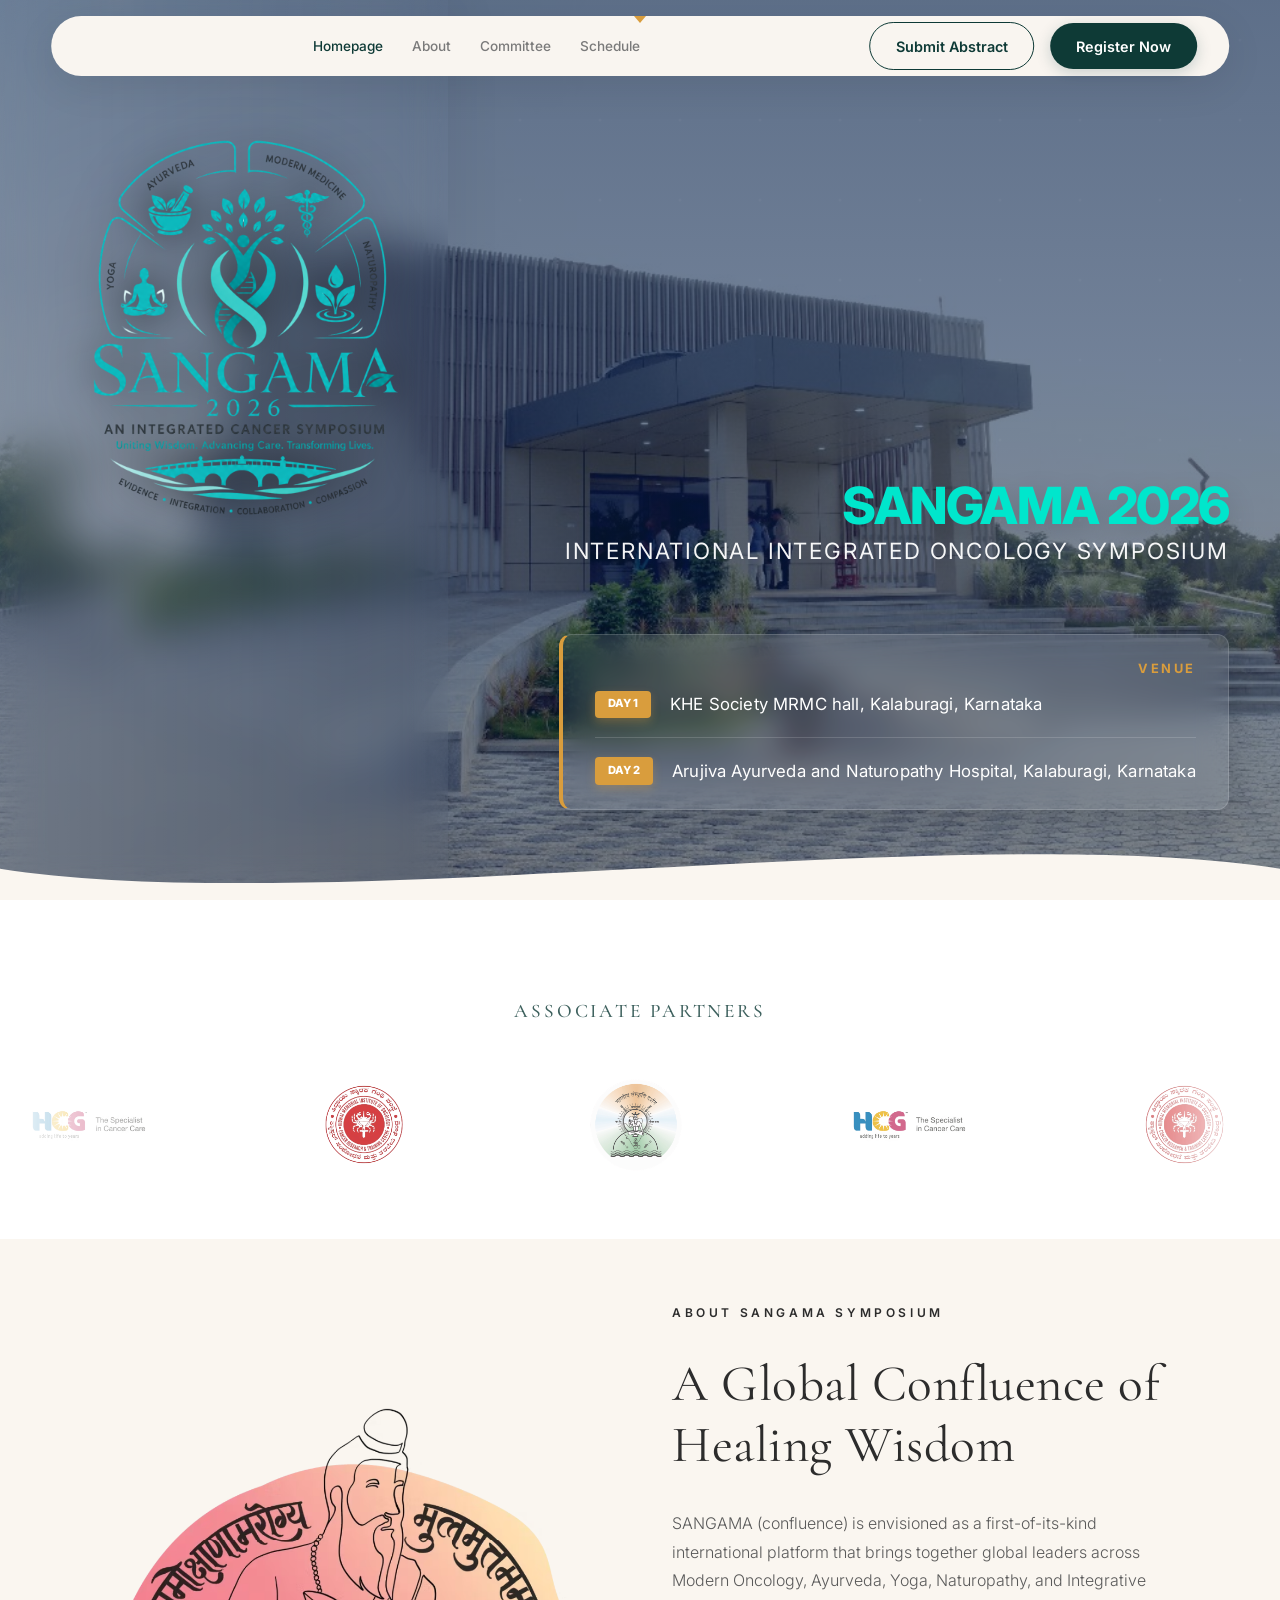
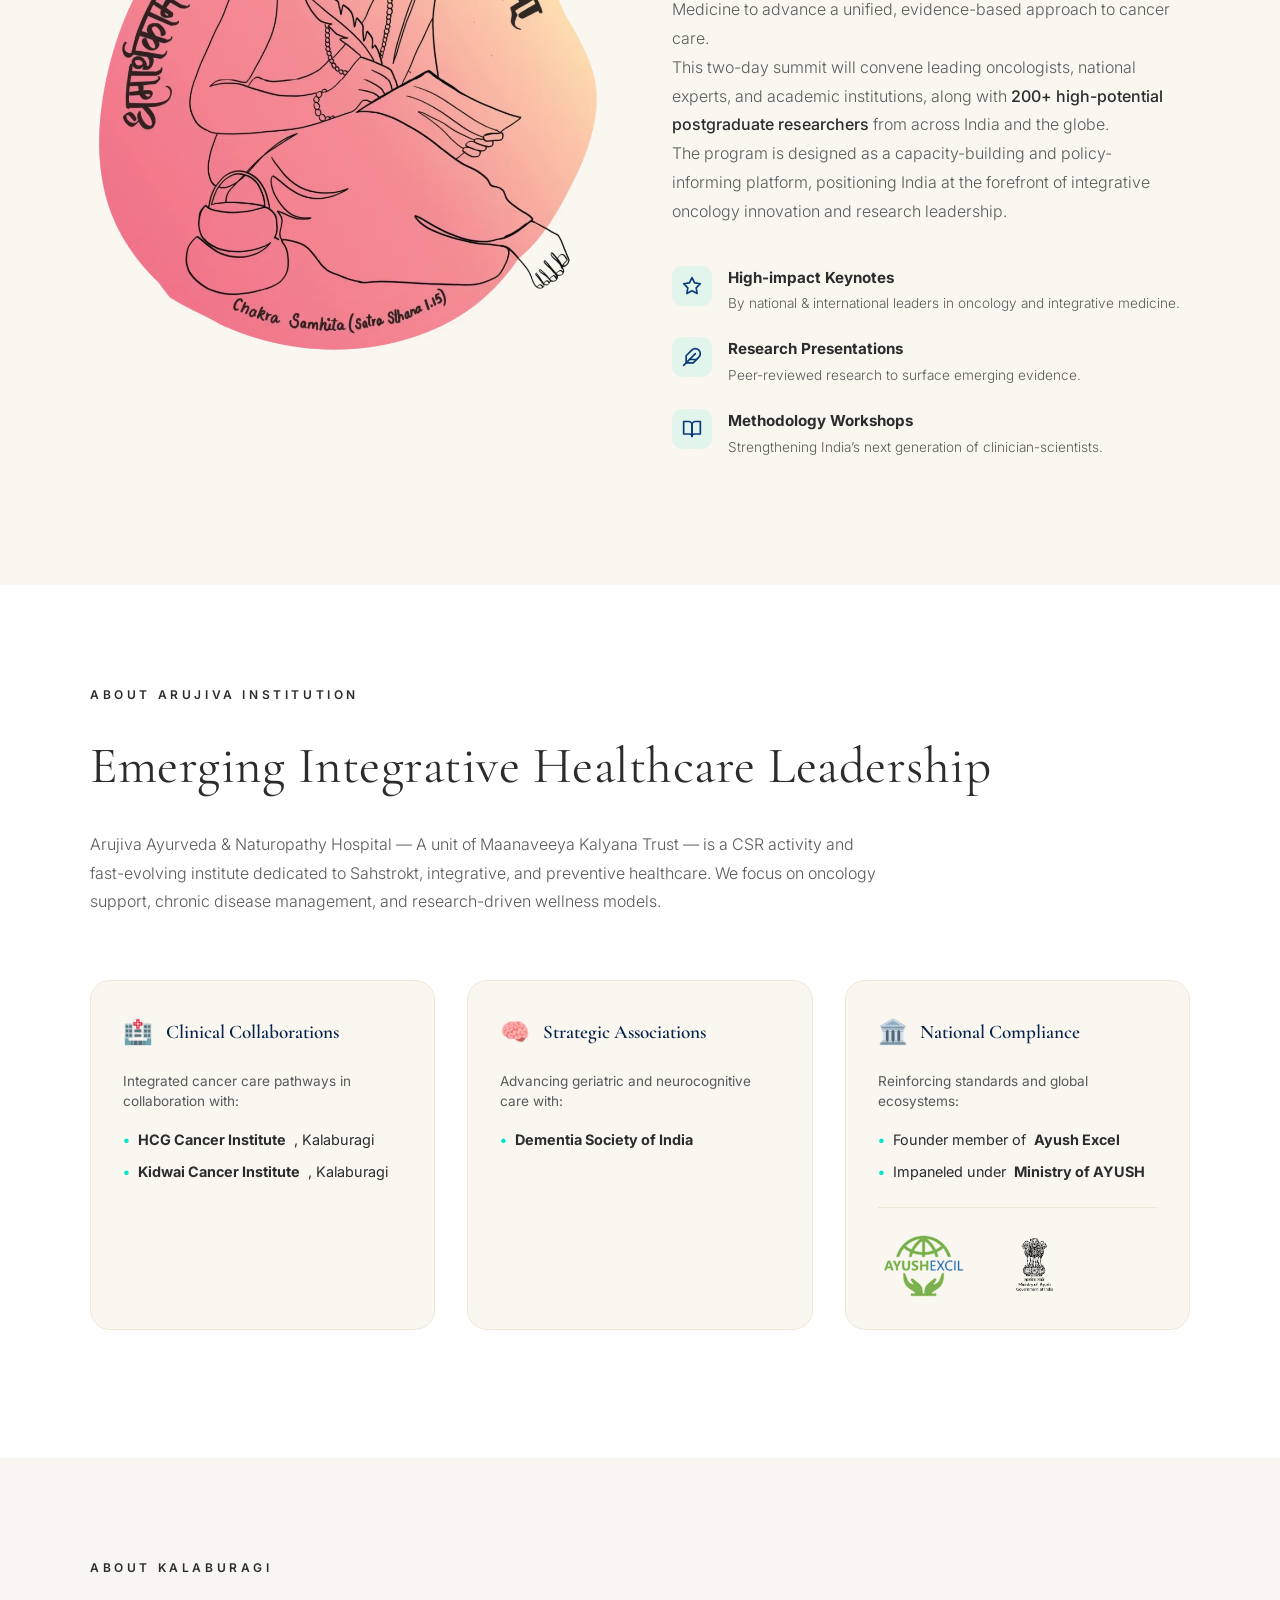
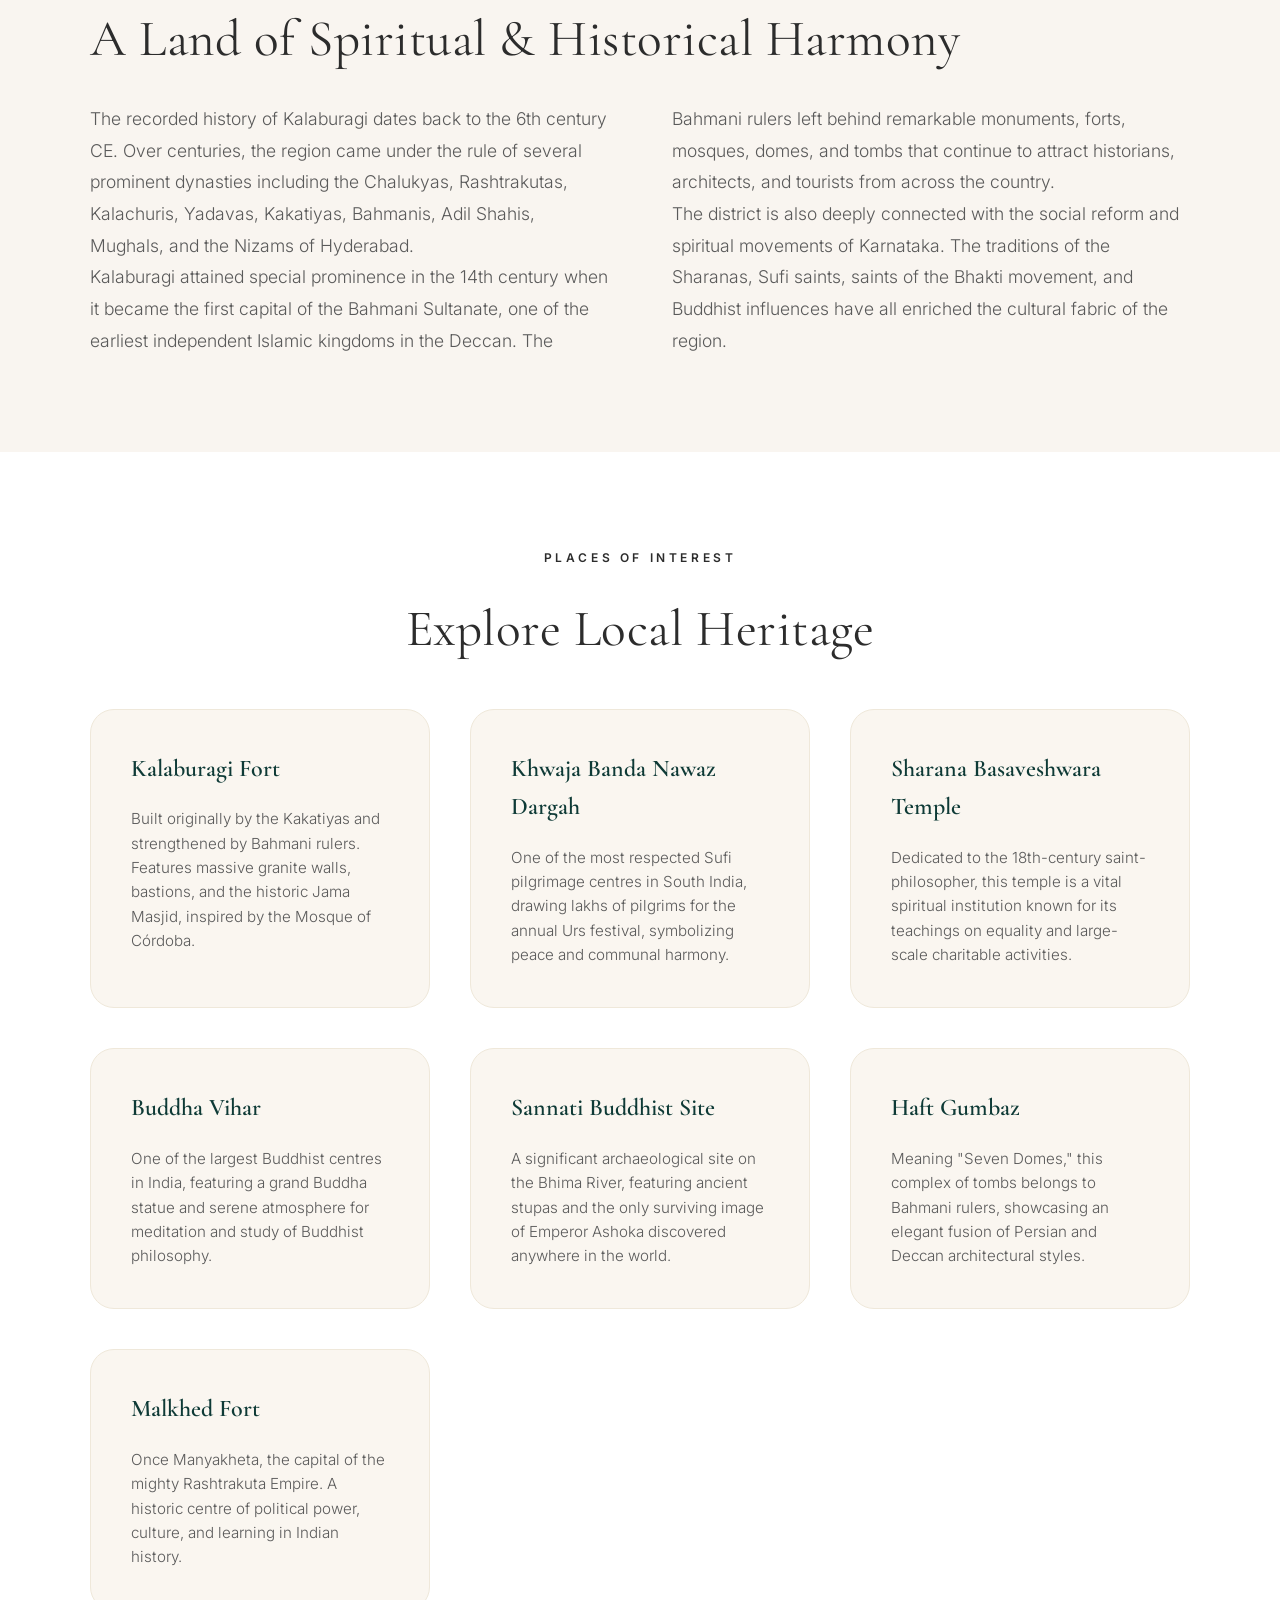
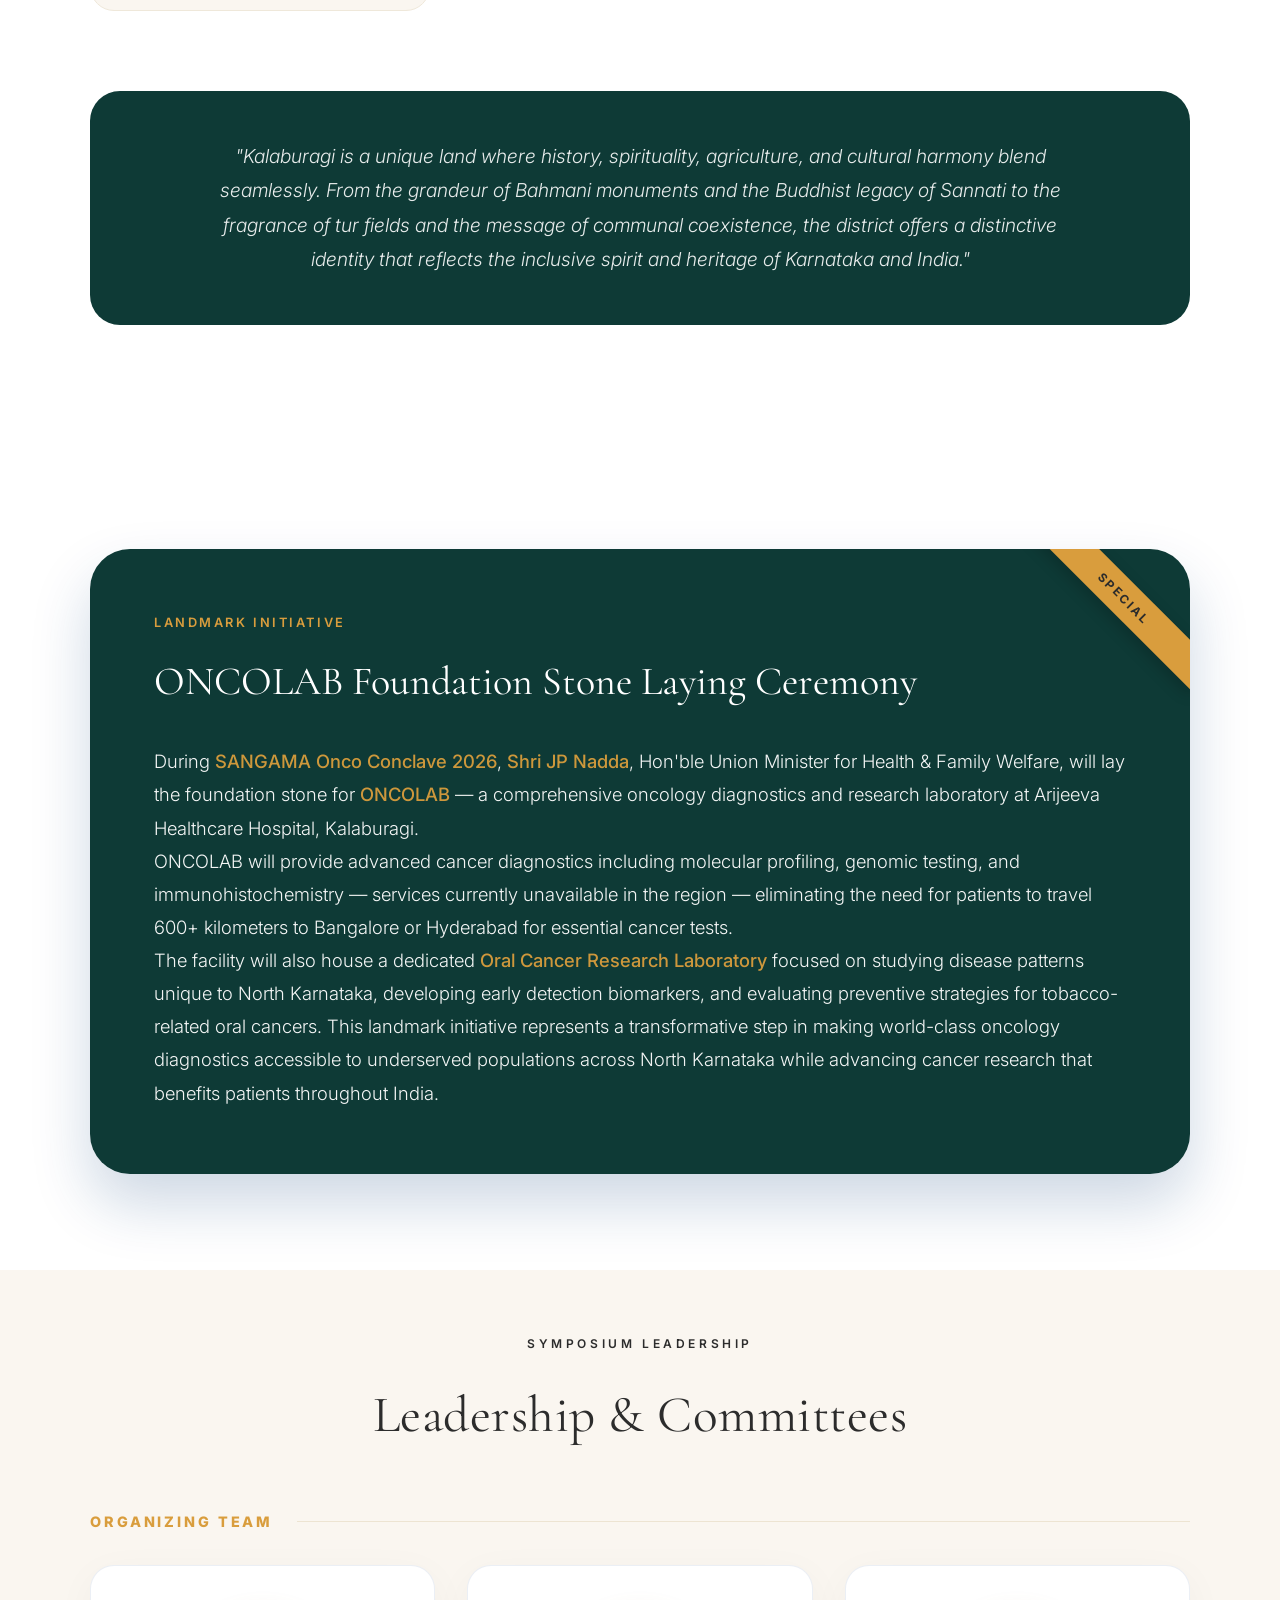
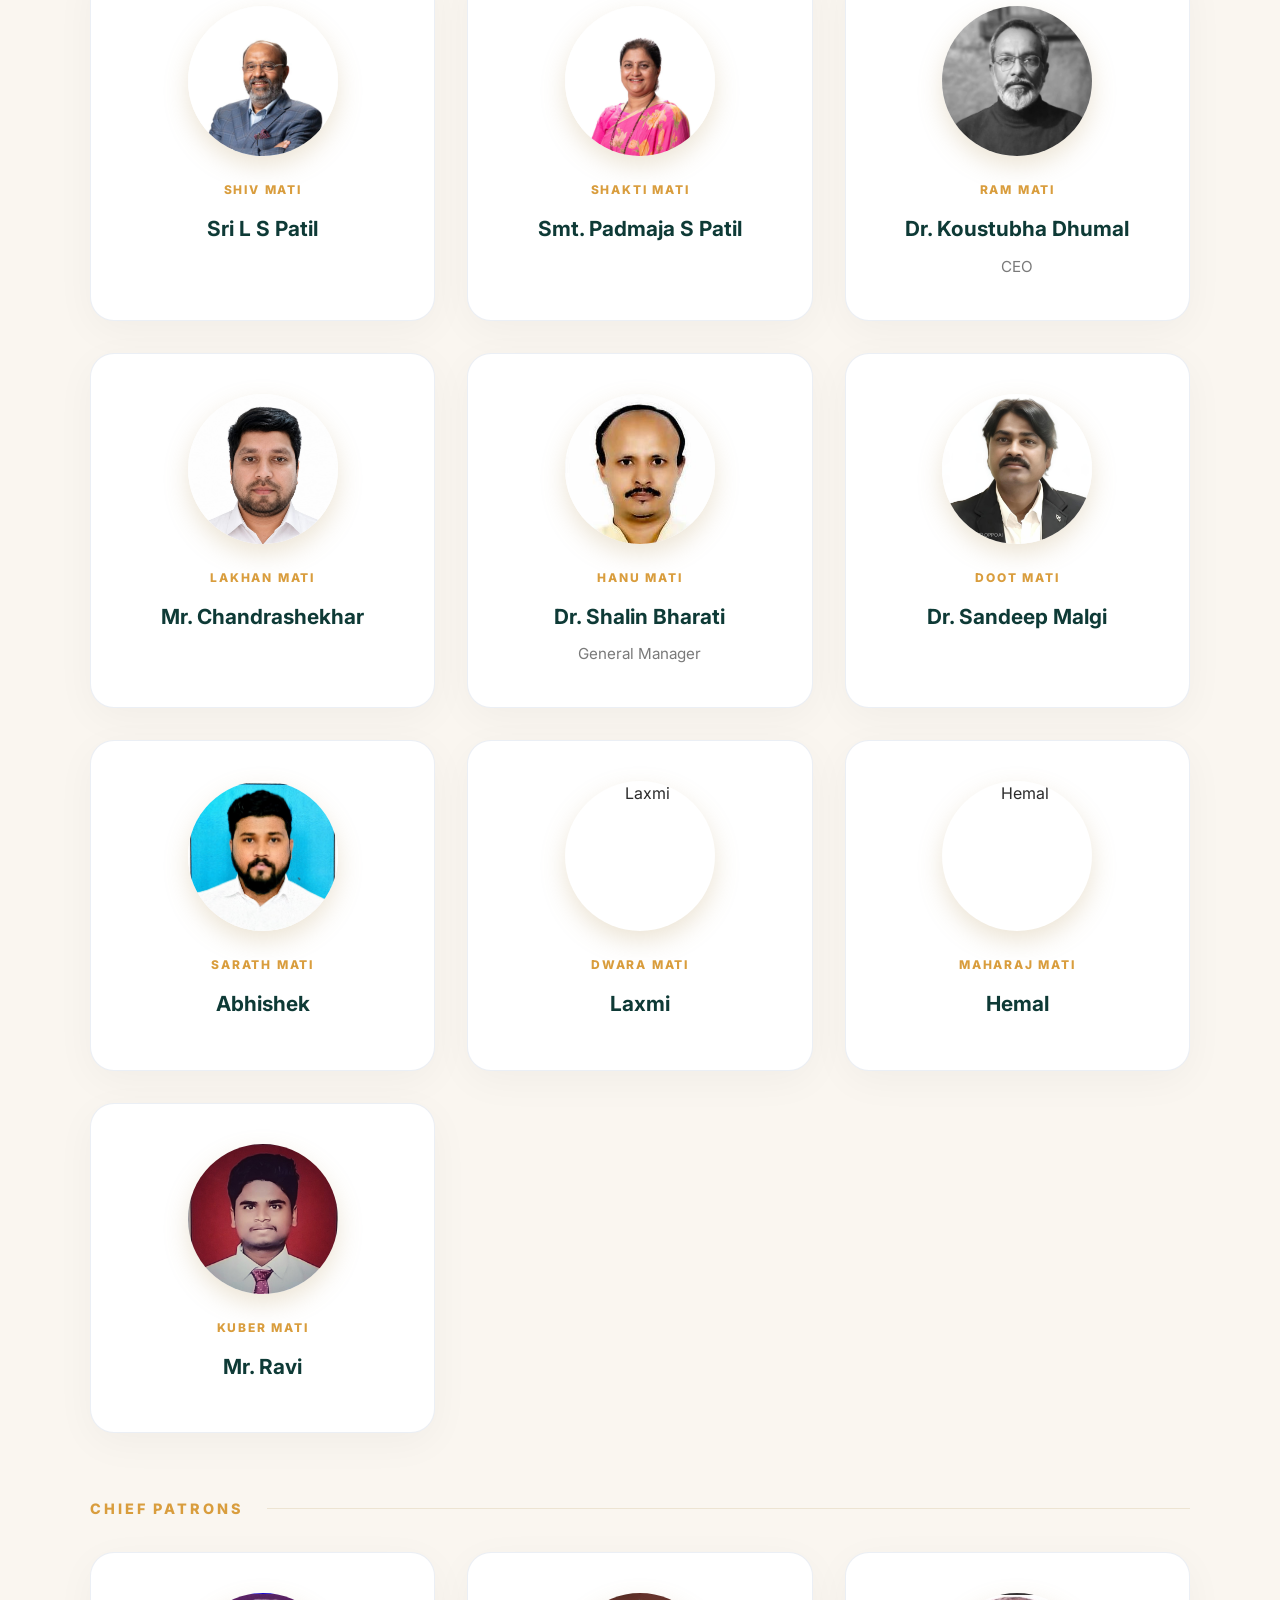
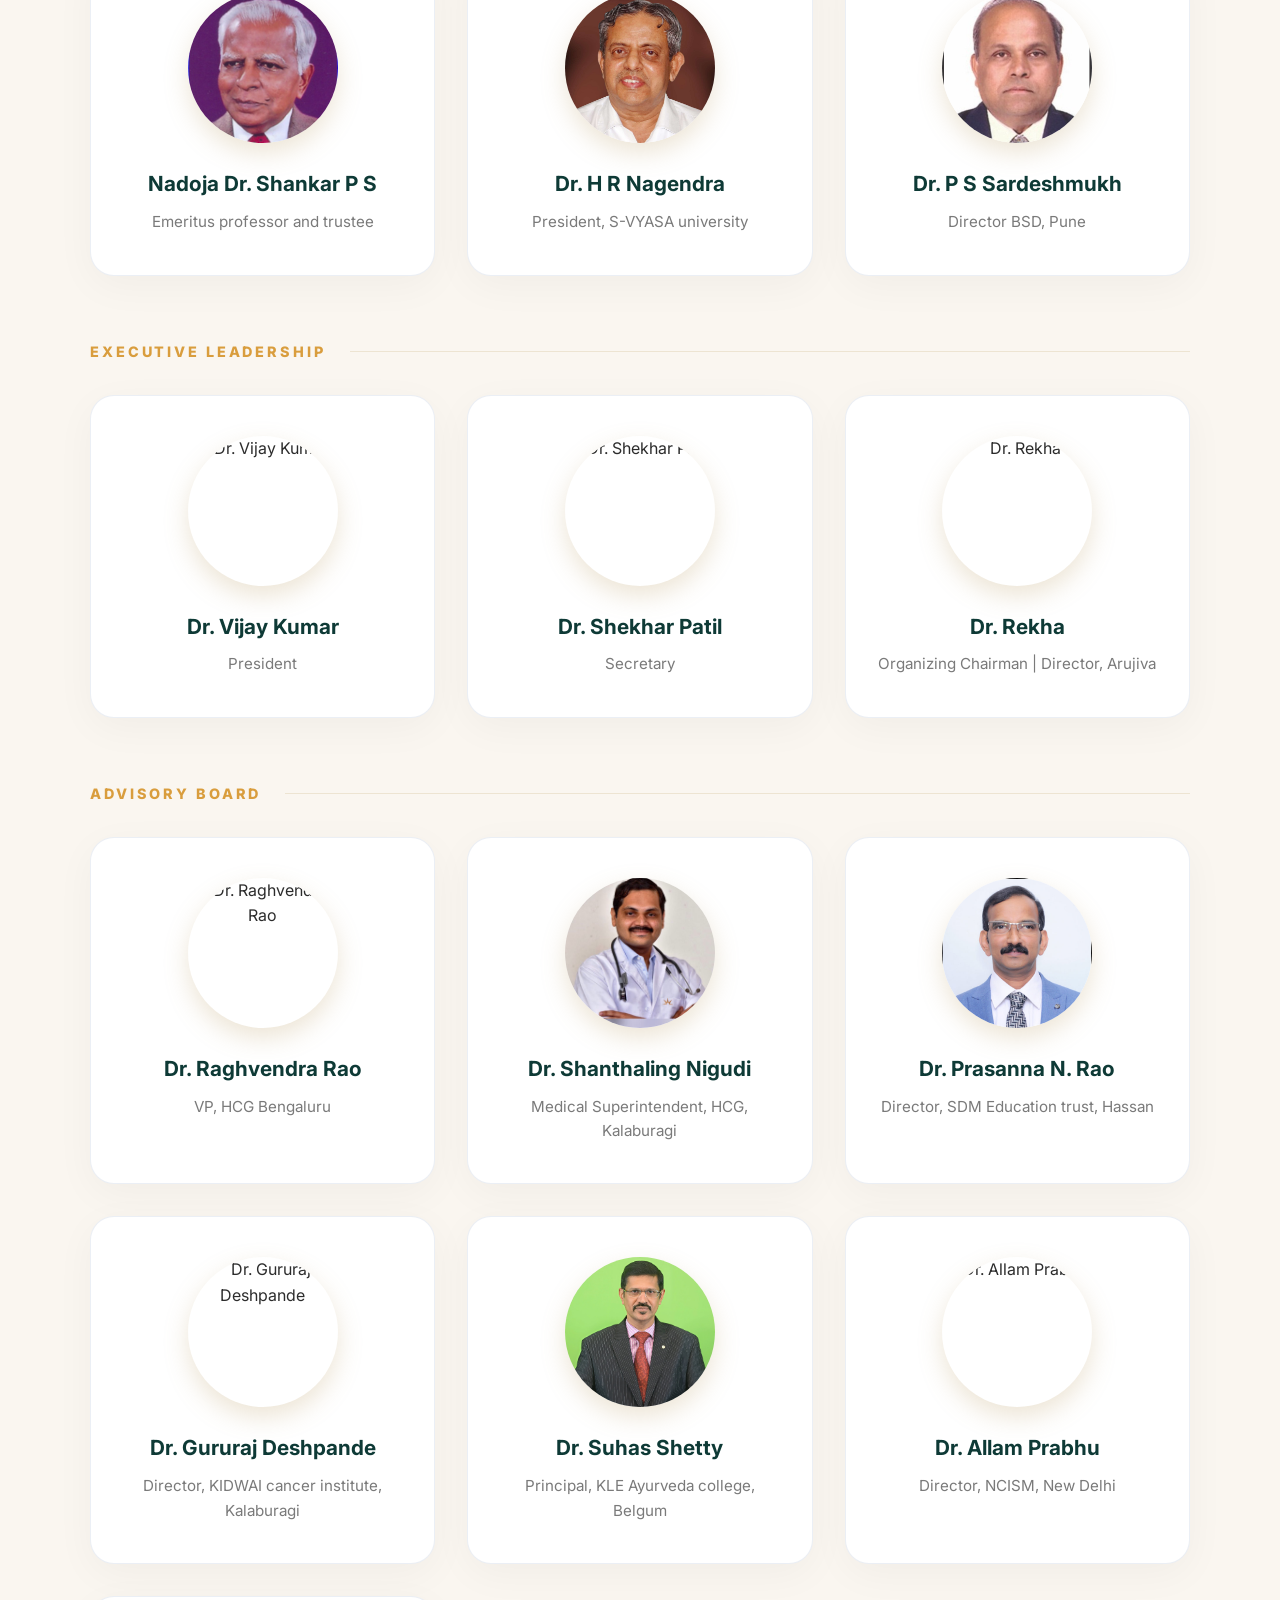
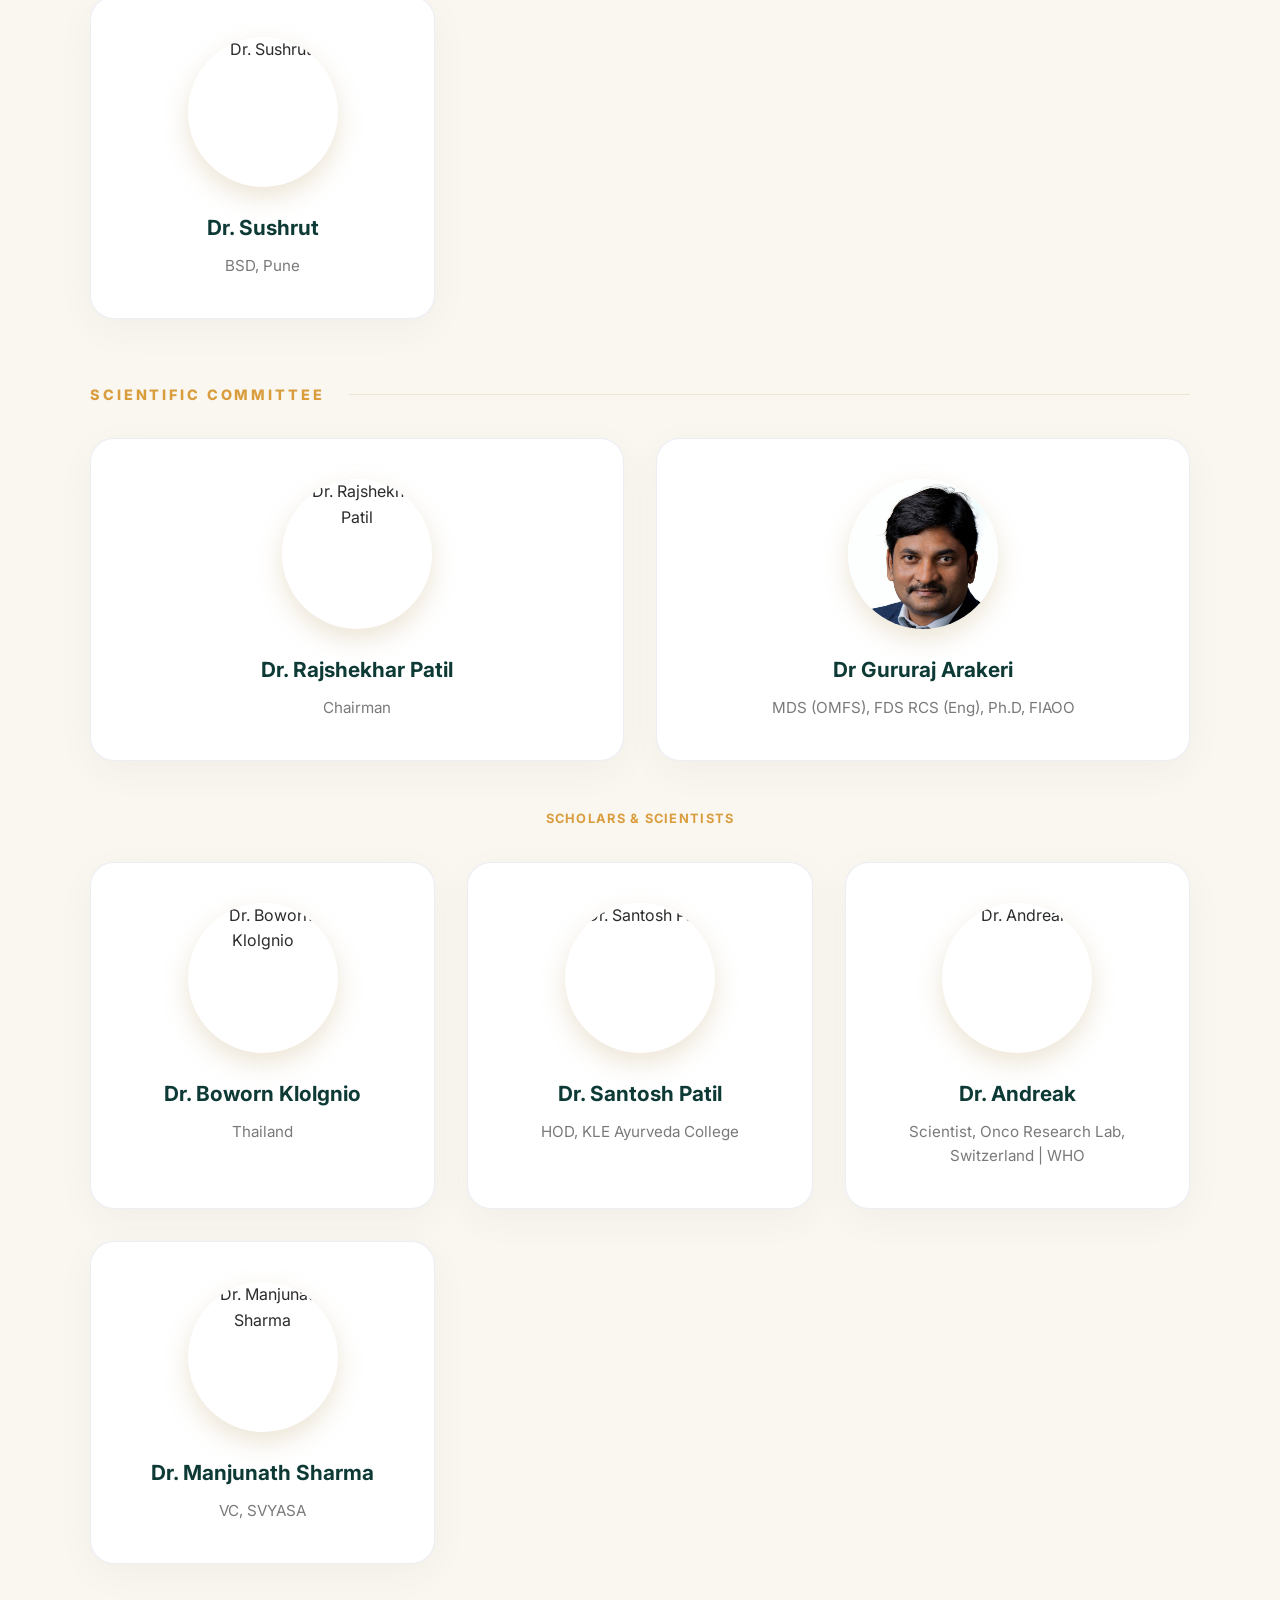
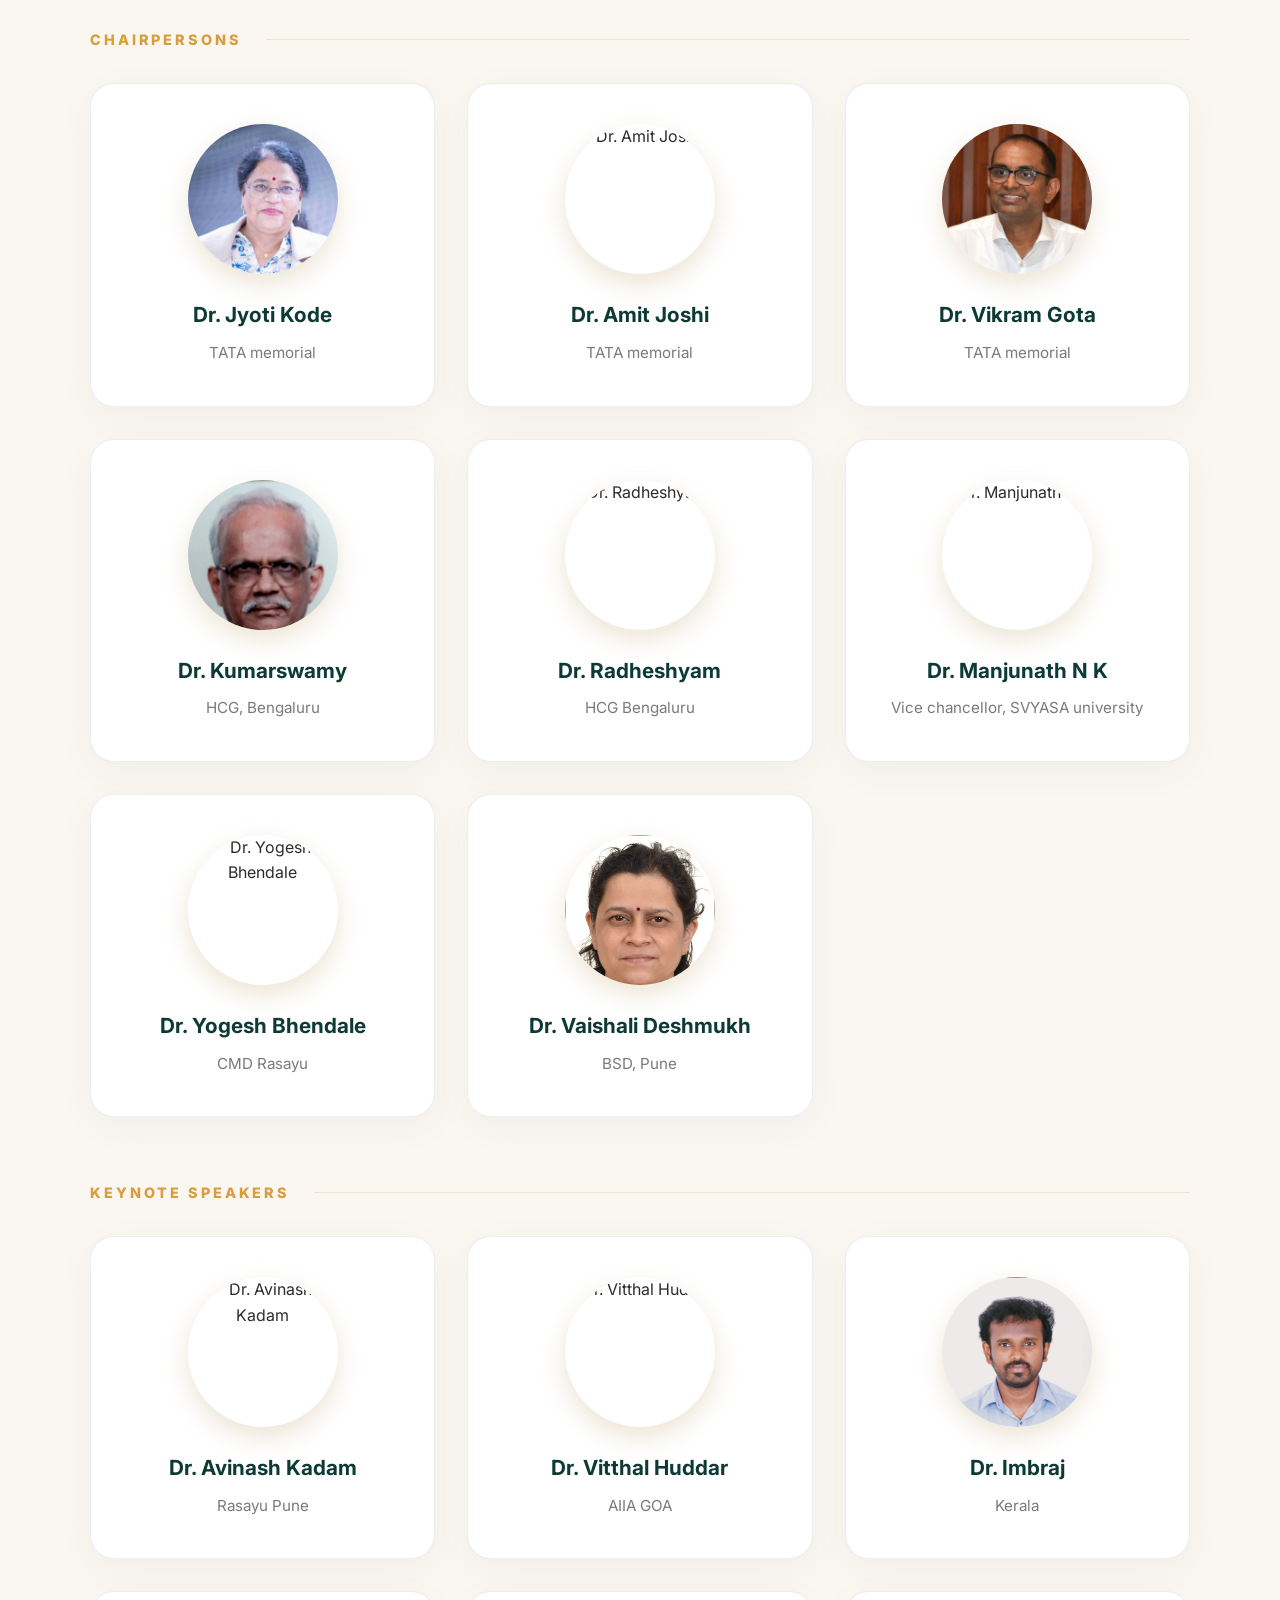
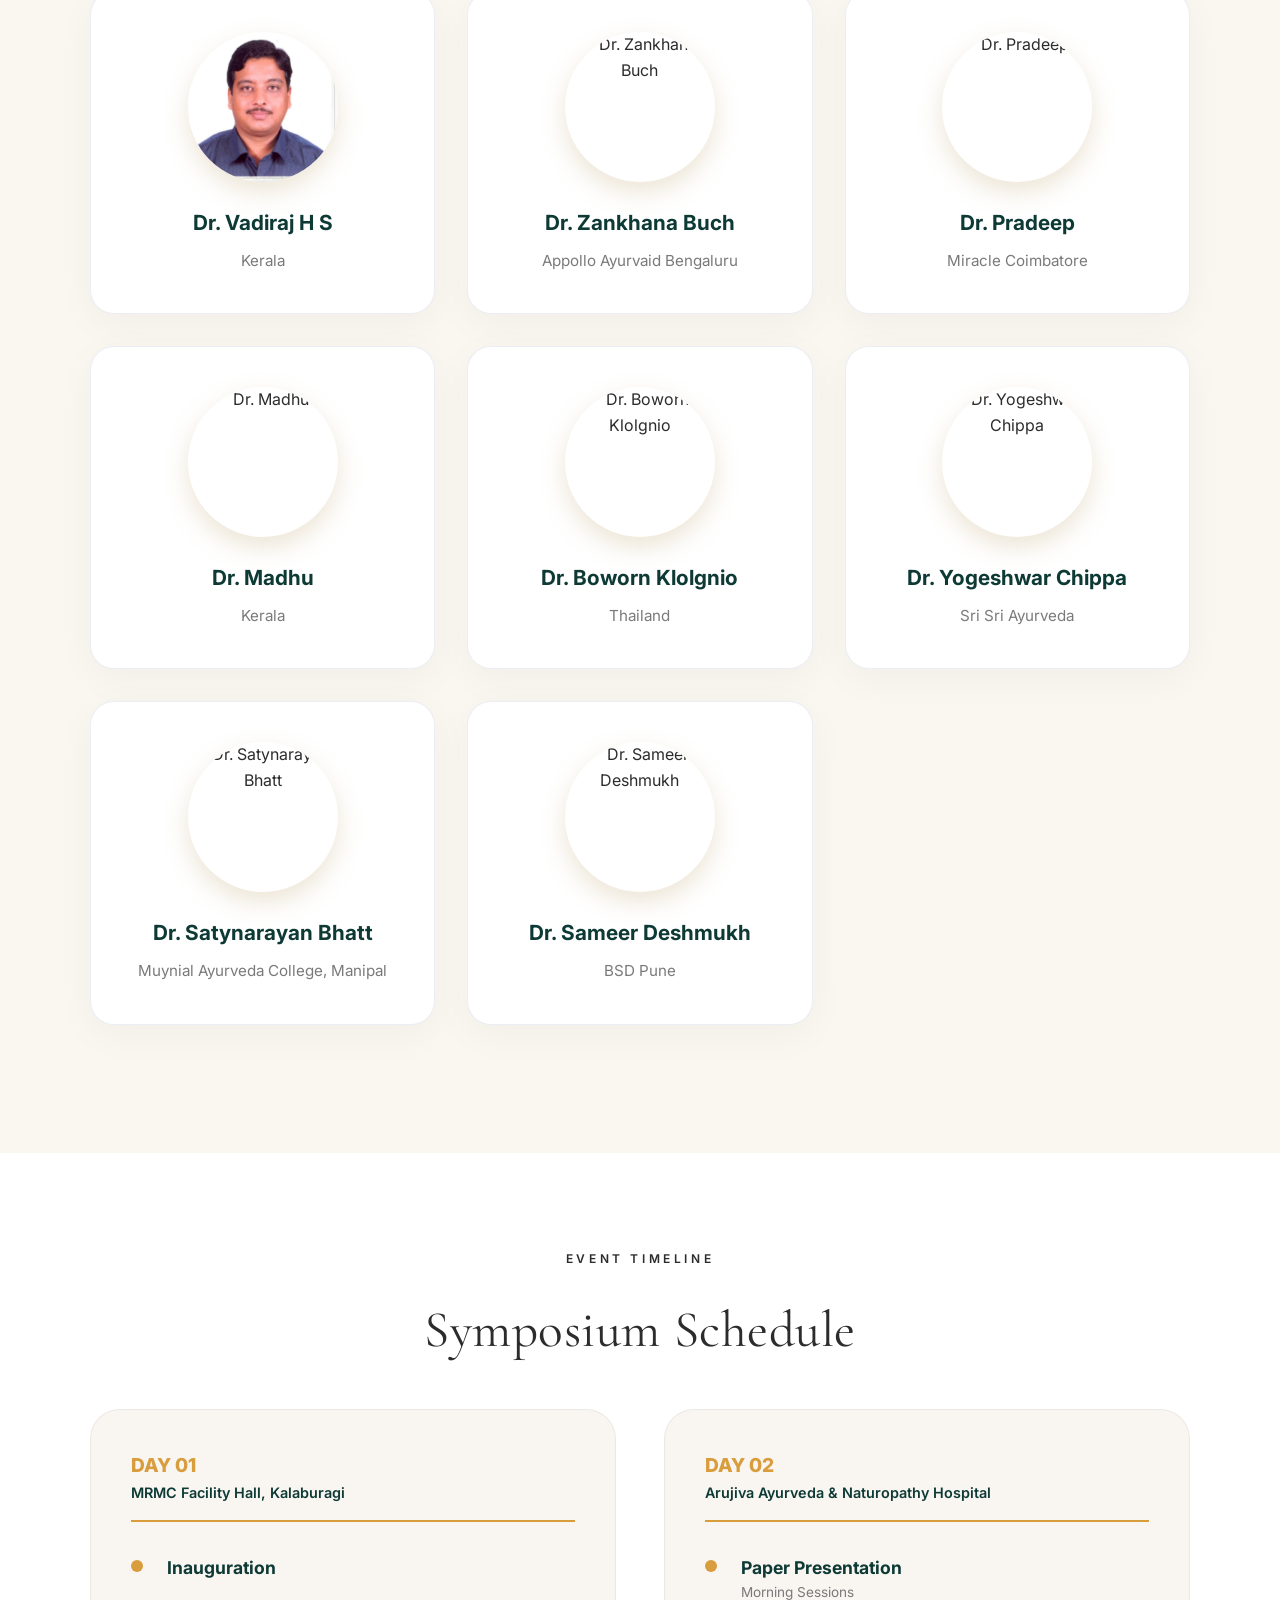
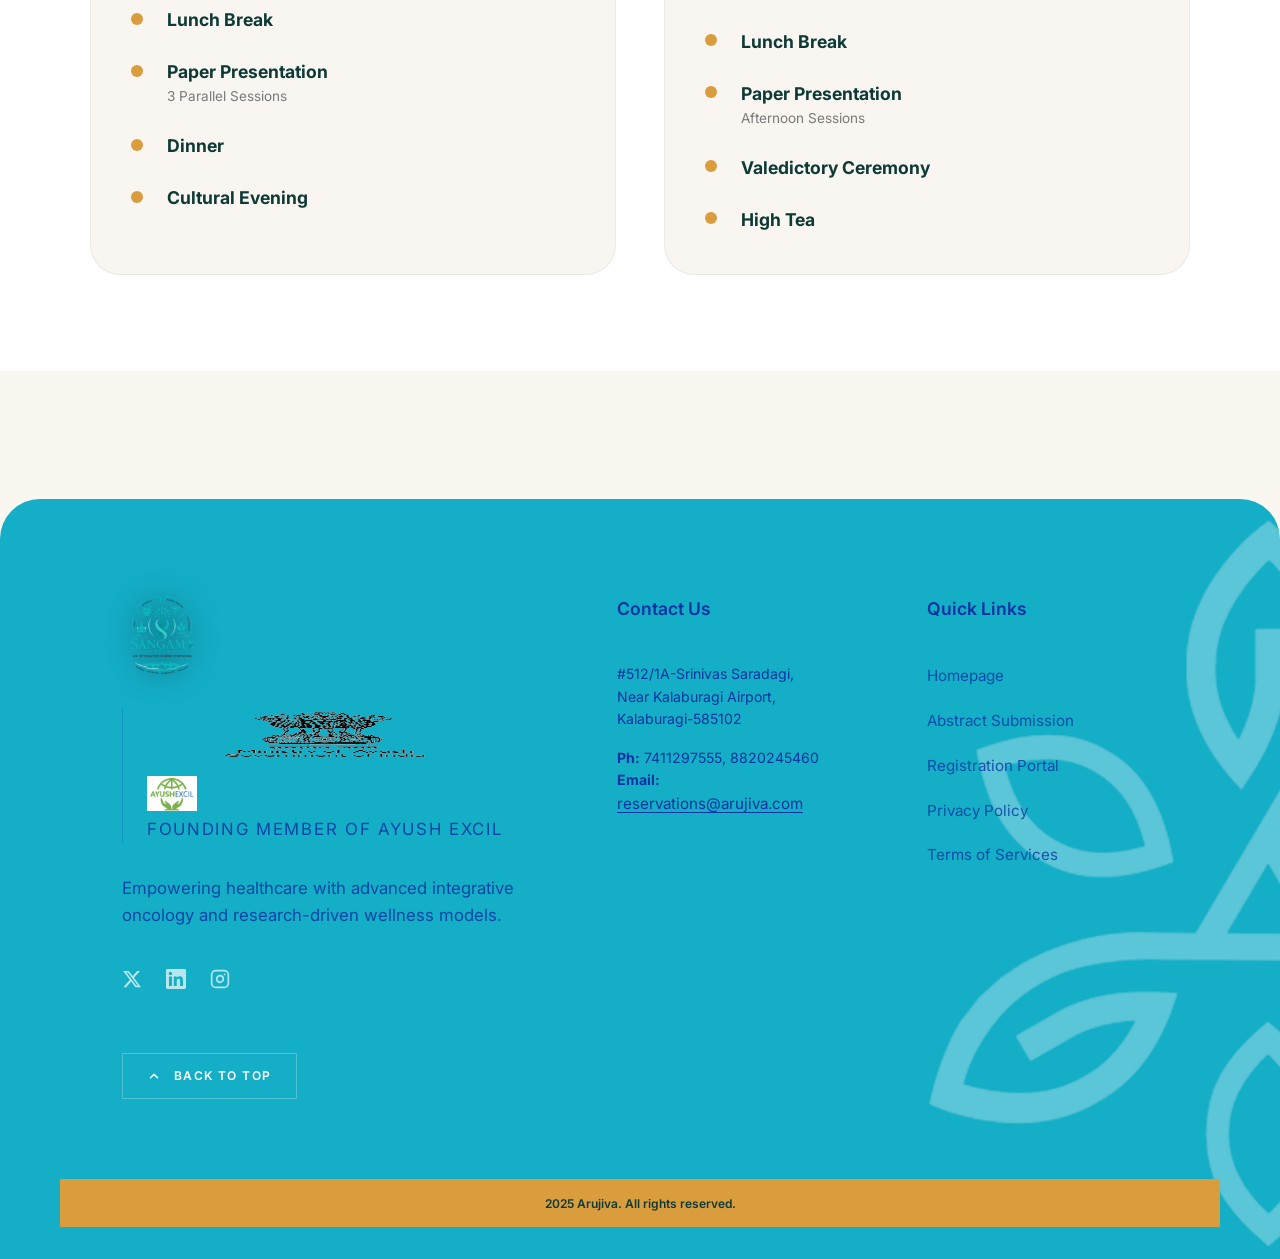
==== index.html @ bad216eb "Remove institutional trust unit text and add Ministry of Ayush logo to footer across all pages" ====
<!DOCTYPE html>
<html lang="en">
<head>
  <meta charset="UTF-8" />
  <meta name="viewport" content="width=device-width, initial-scale=1.0" />
  <title>SANGAMA 2026: International Integrated Oncology Symposium — Registration</title>
  <meta name="description" content="Register for SANGAMA 2026: International Integrated Oncology Symposium — Karnataka's premier state-level symposium bringing together Ayurveda, Modern Oncology, Yoga, Naturopathy and integrative cancer care." />
  <script src="https://cdn.tailwindcss.com"></script>
  <script>
    tailwind.config = {
      corePlugins: { preflight: false }
    }
  </script>
  <link rel="stylesheet" href="index.css" />
</head>
<body>

  <!-- HEADER / HERO -->
  <header class="site-header" id="site-header">
    <div class="header-bg" id="hero-carousel">
      <div class="carousel-item active" style="background-image: url('arujiva-hero.jpg');"></div>
      <div class="carousel-item" style="background-image: url('arujiva-hero-2.jpg');"></div>
      <div class="header-overlay"></div>
      <div class="header-pattern"></div>
    </div>

    <!-- ATARAXIS Style Header -->
    <nav class="ataraxis-header">
      <div class="nav-marker"></div>

      <div class="nav-mobile-toggle" id="mobile-toggle">
        <span></span>
        <span></span>
        <span></span>
      </div>

      <ul class="header-links">
        <li><a href="index.html" class="active">Homepage</a></li>
        <li><a href="index.html#about-sangama">About</a></li>
        <li><a href="index.html#committee">Committee</a></li>
        <li><a href="index.html#schedule">Schedule</a></li>
      </ul>

      <div class="header-actions">
        <a href="abstract.html" class="btn-nav btn-nav-outline">
          <span>Submit Abstract</span>
        </a>
        <a href="register.html" class="btn-nav btn-nav-primary">
          <span>Register Now</span>
        </a>
      </div>
    </nav>

    <div class="header-glass-panel"></div>

    <div class="header-floating-logo">
      <img src="sangama-logo-v2.png" alt="SANGAMA 2026 Logo" />
    </div>

    <!-- Hero Content — left-aligned like Arujiva -->
    <div class="hero-content reveal" id="hero-content">
      <div class="hero-main">
        <h1 class="hero-heading">
          <span class="hero-highlight">SANGAMA 2026</span><br/>
          <span class="hero-symposium">International Integrated Oncology Symposium</span>
        </h1>

        <div class="hero-venue-box">
          <div class="venue-title">VENUE</div>
          <div class="venue-item">
            <span class="venue-day">Day 1</span>
            <p>KHE Society MRMC hall, Kalaburagi, Karnataka</p>
          </div>
          <div class="venue-divider"></div>
          <div class="venue-item">
            <span class="venue-day">Day 2</span>
            <p>Arujiva Ayurveda and Naturopathy Hospital, Kalaburagi, Karnataka</p>
          </div>
        </div>


      </div>
    </div>
    
    <!-- Bottom curve -->
    <div class="header-curve">
      <svg viewBox="0 0 1440 120" preserveAspectRatio="none">
        <path d="M0,80 C360,140 1080,20 1440,80 L1440,120 L0,120 Z" fill="var(--cream)"/>
      </svg>
    </div>
  </header>

  <!-- INFO / MIDDLE SECTION -->
  
  <!-- Associate Partners Carousel -->
  <section class="partners-section">
    <h2 class="partners-title">Associate Partners</h2>
    <div class="partners-carousel-container">
      <div class="logo-track">
        <img src="assets/partners/partner-hcg.png" alt="HCG Oncology" class="partner-logo" />
        <img src="assets/partners/partner-kidwai.png" alt="Kidwai Memorial Institute" class="partner-logo" />
        <img src="assets/partners/partner-bsdt.png" alt="BSDT" class="partner-logo" />
        
        <img src="assets/partners/partner-hcg.png" alt="HCG Oncology" class="partner-logo" />
        <img src="assets/partners/partner-kidwai.png" alt="Kidwai Memorial Institute" class="partner-logo" />
        <img src="assets/partners/partner-bsdt.png" alt="BSDT" class="partner-logo" />

        <!-- Duplicate for seamless loop -->
        <img src="assets/partners/partner-hcg.png" alt="HCG Oncology" class="partner-logo" />
        <img src="assets/partners/partner-kidwai.png" alt="Kidwai Memorial Institute" class="partner-logo" />
        <img src="assets/partners/partner-bsdt.png" alt="BSDT" class="partner-logo" />
        
        <img src="assets/partners/partner-hcg.png" alt="HCG Oncology" class="partner-logo" />
        <img src="assets/partners/partner-kidwai.png" alt="Kidwai Memorial Institute" class="partner-logo" />
        <img src="assets/partners/partner-bsdt.png" alt="BSDT" class="partner-logo" />
      </div>
    </div>
  </section>

  <!-- ABOUT SYMPOSIUM -->
  <section class="info-section reveal" id="about-sangama">
    <div class="info-container">
      <div class="info-grid">
        <div class="info-image">
          <img src="conclave-art.png" alt="SANGAMA Conclave Illustration" />
        </div>
        <div class="info-content">
          <span class="info-label">About SANGAMA Symposium</span>
          <h2 class="info-heading">A Global Confluence of Healing Wisdom</h2>
          <p class="info-text">
            SANGAMA (confluence) is envisioned as a first-of-its-kind international platform that brings together global leaders across Modern Oncology, Ayurveda, Yoga, Naturopathy, and Integrative Medicine to advance a unified, evidence-based approach to cancer care.
          </p>
          <p class="info-text">
            This two-day summit will convene leading oncologists, national experts, and academic institutions, along with <strong>200+ high-potential postgraduate researchers</strong> from across India and the globe. 
          </p>
          <p class="info-text">
            The program is designed as a capacity-building and policy-informing platform, positioning India at the forefront of integrative oncology innovation and research leadership.
          </p>
          
          <div class="about-features">
            <div class="feature-item">
              <div class="feature-icon-wrap">
                <svg width="20" height="20" viewBox="0 0 24 24" fill="none" stroke="currentColor" stroke-width="2" stroke-linecap="round" stroke-linejoin="round"><path d="M12 2l3.09 6.26L22 9.27l-5 4.87 1.18 6.88L12 17.77l-6.18 3.25L7 14.14 2 9.27l6.91-1.01L12 2z"/></svg>
              </div>
              <div>
                <strong>High-impact Keynotes</strong>
                <p>By national & international leaders in oncology and integrative medicine.</p>
              </div>
            </div>
            <div class="feature-item">
              <div class="feature-icon-wrap">
                <svg width="20" height="20" viewBox="0 0 24 24" fill="none" stroke="currentColor" stroke-width="2" stroke-linecap="round" stroke-linejoin="round"><path d="M20.24 12.24a6 6 0 0 0-8.49-8.49L5 10.5V19h8.5z"/><line x1="16" y1="8" x2="2" y2="22"/><line x1="17.5" y1="15" x2="9" y2="15"/></svg>
              </div>
              <div>
                <strong>Research Presentations</strong>
                <p>Peer-reviewed research to surface emerging evidence.</p>
              </div>
            </div>
            <div class="feature-item">
              <div class="feature-icon-wrap">
                <svg width="20" height="20" viewBox="0 0 24 24" fill="none" stroke="currentColor" stroke-width="2" stroke-linecap="round" stroke-linejoin="round"><path d="M2 3h6a4 4 0 0 1 4 4v14a3 3 0 0 0-3-3H2z"/><path d="M22 3h-6a4 4 0 0 0-4 4v14a3 3 0 0 1 3-3h7z"/></svg>
              </div>
              <div>
                <strong>Methodology Workshops</strong>
                <p>Strengthening India’s next generation of clinician-scientists.</p>
              </div>
            </div>
          </div>
        </div>
      </div>
    </div>
  </section>


  <!-- ═══════════ ABOUT ARUJIVA ═══════════ -->
  <section class="arujiva-section reveal" id="about-arujiva">
    <div class="info-container">
      <div class="arujiva-content">
        <span class="info-label">About Arujiva Institution</span>
        <h2 class="info-heading">Emerging Integrative Healthcare Leadership</h2>
        <p class="info-text full-width">
          Arujiva Ayurveda & Naturopathy Hospital — A unit of Maanaveeya Kalyana Trust — is a CSR activity and fast-evolving institute dedicated to Sahstrokt, integrative, and preventive healthcare. We focus on oncology support, chronic disease management, and research-driven wellness models.
        </p>

        <div class="strengths-grid">
          <div class="strength-card">
            <div class="strength-header">
              <div class="strength-icon">🏥</div>
              <h3>Clinical Collaborations</h3>
            </div>
            <p>Integrated cancer care pathways in collaboration with:</p>
            <ul class="strength-list">
              <li><strong>HCG Cancer Institute</strong>, Kalaburagi</li>
              <li><strong>Kidwai Cancer Institute</strong>, Kalaburagi</li>
            </ul>
          </div>
          <div class="strength-card">
            <div class="strength-header">
              <div class="strength-icon">🧠</div>
              <h3>Strategic Associations</h3>
            </div>
            <p>Advancing geriatric and neurocognitive care with:</p>
            <ul class="strength-list">
              <li><strong>Dementia Society of India</strong></li>
            </ul>
          </div>
          <div class="strength-card">
            <div class="strength-header">
              <div class="strength-icon">🏛️</div>
              <h3>National Compliance</h3>
            </div>
            <p>Reinforcing standards and global ecosystems:</p>
            <ul class="strength-list">
              <li>Founder member of <strong>Ayush Excel</strong></li>
              <li>Impaneled under <strong>Ministry of AYUSH</strong></li>
            </ul>
            <div class="strength-logos">
              <img src="ayushexcil-logo-transparent.png" alt="Ayush Excel" />
              <img src="ministry-ayush-logo-transparent.png" alt="Ministry of AYUSH" />
            </div>
          </div>
        </div>
      </div>
    </div>
  </section>

  <!-- ═══════════ HISTORICAL BACKGROUND ═══════════ -->
  <section class="history-section reveal" id="history-background">
    <div class="history-content">
      <span class="info-label">About Kalaburagi</span>
      <h2 class="info-heading">A Land of Spiritual & Historical Harmony</h2>
      <div class="history-text">
        <p>
          The recorded history of Kalaburagi dates back to the 6th century CE. Over centuries, the region came under the rule of several prominent dynasties including the Chalukyas, Rashtrakutas, Kalachuris, Yadavas, Kakatiyas, Bahmanis, Adil Shahis, Mughals, and the Nizams of Hyderabad.
        </p>
        <p>
          Kalaburagi attained special prominence in the 14th century when it became the first capital of the Bahmani Sultanate, one of the earliest independent Islamic kingdoms in the Deccan. The Bahmani rulers left behind remarkable monuments, forts, mosques, domes, and tombs that continue to attract historians, architects, and tourists from across the country.
        </p>
        <p>
          The district is also deeply connected with the social reform and spiritual movements of Karnataka. The traditions of the Sharanas, Sufi saints, saints of the Bhakti movement, and Buddhist influences have all enriched the cultural fabric of the region.
        </p>
      </div>
    </div>
  </section>

  <!-- ═══════════ PLACES TO VISIT ═══════════ -->
  <section class="places-section reveal" id="places-to-visit">
    <div class="info-container">
      <span class="info-label" style="text-align: center; display: block;">Places of interest</span>
      <h2 class="info-heading" style="text-align: center;">Explore Local Heritage</h2>
      
      <div class="places-grid">
        <div class="place-card">
          <h3>Kalaburagi Fort</h3>
          <p>Built originally by the Kakatiyas and strengthened by Bahmani rulers. Features massive granite walls, bastions, and the historic Jama Masjid, inspired by the Mosque of Córdoba.</p>
        </div>
        
        <div class="place-card">
          <h3>Khwaja Banda Nawaz Dargah</h3>
          <p>One of the most respected Sufi pilgrimage centres in South India, drawing lakhs of pilgrims for the annual Urs festival, symbolizing peace and communal harmony.</p>
        </div>
        
        <div class="place-card">
          <h3>Sharana Basaveshwara Temple</h3>
          <p>Dedicated to the 18th-century saint-philosopher, this temple is a vital spiritual institution known for its teachings on equality and large-scale charitable activities.</p>
        </div>
        
        <div class="place-card">
          <h3>Buddha Vihar</h3>
          <p>One of the largest Buddhist centres in India, featuring a grand Buddha statue and serene atmosphere for meditation and study of Buddhist philosophy.</p>
        </div>
        
        <div class="place-card">
          <h3>Sannati Buddhist Site</h3>
          <p>A significant archaeological site on the Bhima River, featuring ancient stupas and the only surviving image of Emperor Ashoka discovered anywhere in the world.</p>
        </div>
        
        <div class="place-card">
          <h3>Haft Gumbaz</h3>
          <p>Meaning "Seven Domes," this complex of tombs belongs to Bahmani rulers, showcasing an elegant fusion of Persian and Deccan architectural styles.</p>
        </div>

        <div class="place-card">
          <h3>Malkhed Fort</h3>
          <p>Once Manyakheta, the capital of the mighty Rashtrakuta Empire. A historic centre of political power, culture, and learning in Indian history.</p>
        </div>
      </div>

      <div class="conclusion-box">
        <p class="conclusion-text">
          "Kalaburagi is a unique land where history, spirituality, agriculture, and cultural harmony blend seamlessly. From the grandeur of Bahmani monuments and the Buddhist legacy of Sannati to the fragrance of tur fields and the message of communal coexistence, the district offers a distinctive identity that reflects the inclusive spirit and heritage of Karnataka and India."
        </p>
      </div>
    </div>
  </section>
  
  <!-- ═══════════ SPECIAL EVENT ═══════════ -->
  <section class="special-event-section reveal" id="special-event">
    <div class="special-event-box">
      <span class="event-label">Landmark Initiative</span>
      <h2 class="event-heading">ONCOLAB Foundation Stone Laying Ceremony</h2>
      <div class="event-text">
        <p>
          During <strong>SANGAMA Onco Conclave 2026</strong>, <strong>Shri JP Nadda</strong>, Hon'ble Union Minister for Health & Family Welfare, will lay the foundation stone for <strong>ONCOLAB</strong> — a comprehensive oncology diagnostics and research laboratory at Arijeeva Healthcare Hospital, Kalaburagi.
        </p>
        <p>
          ONCOLAB will provide advanced cancer diagnostics including molecular profiling, genomic testing, and immunohistochemistry — services currently unavailable in the region — eliminating the need for patients to travel 600+ kilometers to Bangalore or Hyderabad for essential cancer tests.
        </p>
        <p>
          The facility will also house a dedicated <strong>Oral Cancer Research Laboratory</strong> focused on studying disease patterns unique to North Karnataka, developing early detection biomarkers, and evaluating preventive strategies for tobacco-related oral cancers. This landmark initiative represents a transformative step in making world-class oncology diagnostics accessible to underserved populations across North Karnataka while advancing cancer research that benefits patients throughout India.
        </p>
      </div>
    </div>
  </section>

  <!-- ORGANIZING COMMITTEE -->
  <section class="info-section reveal" id="committee" style="background: var(--ata-cream-dark);">
    <div class="info-container">
      <span class="info-label" style="text-align: center; display: block;">Symposium Leadership</span>
      <h2 class="info-heading" style="text-align: center; margin-bottom: 3rem;">Leadership & Committees</h2>

      <!-- Organizing Team -->
      <div class="committee-subsection">
        <h3 class="subsection-title">Organizing Team</h3>
        <div class="committee-grid">
          <div class="committee-card">
            <img src="assets/people/lspatilsir.jpg" alt="Sri L S Patil" class="committee-avatar">
            <span class="committee-role">Shiv Mati</span>
            <h3 class="committee-name">Sri L S Patil</h3>
          </div>
          <div class="committee-card">
            <img src="assets/people/padmajamaam.jpg" alt="Smt. Padmaja S Patil" class="committee-avatar">
            <span class="committee-role">Shakti Mati</span>
            <h3 class="committee-name">Smt. Padmaja S Patil</h3>
          </div>
          <div class="committee-card">
            <img src="assets/people/koustubha-dhumal.jpeg" alt="Dr. Koustubha Dhumal" class="committee-avatar">
            <span class="committee-role">Ram Mati</span>
            <h3 class="committee-name">Dr. Koustubha Dhumal</h3>
            <p class="committee-desc">CEO</p>
          </div>
          <div class="committee-card">
            <img src="assets/people/chandrashekhar.jpg" alt="Mr. Chandrashekhar" class="committee-avatar">
            <span class="committee-role">Lakhan Mati</span>
            <h3 class="committee-name">Mr. Chandrashekhar</h3>
          </div>
          <div class="committee-card">
            <img src="assets/people/shalin-bharati.jpg" alt="Dr. Shalin Bharati" class="committee-avatar">
            <span class="committee-role">Hanu Mati</span>
            <h3 class="committee-name">Dr. Shalin Bharati</h3>
            <p class="committee-desc">General Manager</p>
          </div>
          <div class="committee-card">
            <img src="assets/people/sandeep-malgi.jpg" alt="Dr. Sandeep Malgi" class="committee-avatar">
            <span class="committee-role">Doot Mati</span>
            <h3 class="committee-name">Dr. Sandeep Malgi</h3>
          </div>
          <div class="committee-card">
            <img src="assets/people/abhishek.jpg" alt="Abhishek" class="committee-avatar">
            <span class="committee-role">Sarath Mati</span>
            <h3 class="committee-name">Abhishek</h3>
          </div>
          <div class="committee-card">
            <img src="https://ui-avatars.com/api/?name=Laxmi&background=fdfaf5&color=b8995a&size=128" alt="Laxmi" class="committee-avatar">
            <span class="committee-role">Dwara Mati</span>
            <h3 class="committee-name">Laxmi</h3>
          </div>
          <div class="committee-card">
            <img src="https://ui-avatars.com/api/?name=Hemal&background=fdfaf5&color=b8995a&size=128" alt="Hemal" class="committee-avatar">
            <span class="committee-role">Maharaj mati</span>
            <h3 class="committee-name">Hemal</h3>
          </div>
          <div class="committee-card">
            <img src="assets/people/ravi.jpg" alt="Mr. Ravi" class="committee-avatar">
            <span class="committee-role">Kuber Mati</span>
            <h3 class="committee-name">Mr. Ravi</h3>
          </div>

        </div>
      </div>

      <div class="committee-subsection">
        <h3 class="subsection-title">Chief Patrons</h3>
        <div class="committee-grid">
          <div class="committee-card">
            <img src="assets/people/shankar-ps.jpg" alt="Nadoja Dr. Shankar P S" class="committee-avatar">
            <h3 class="committee-name">Nadoja Dr. Shankar P S</h3>
            <p class="committee-desc">Emeritus professor and trustee</p>
          </div>
          <div class="committee-card">
            <img src="assets/people/hr-nagendra.jpg" alt="Dr. H R Nagendra" class="committee-avatar">
            <h3 class="committee-name">Dr. H R Nagendra</h3>
            <p class="committee-desc">President, S-VYASA university</p>
          </div>
          <div class="committee-card">
            <img src="assets/people/sadanand-sardeshmukh.jpeg" alt="Dr. P S Sardeshmukh" class="committee-avatar">
            <h3 class="committee-name">Dr. P S Sardeshmukh</h3>
            <p class="committee-desc">Director BSD, Pune</p>
          </div>
        </div>
      </div>

      <!-- Executive Leadership -->
      <div class="committee-subsection">
        <h3 class="subsection-title">Executive Leadership</h3>
        <div class="committee-grid">
          <div class="committee-card">
            <img src="https://ui-avatars.com/api/?name=Vijay+Kumar&background=fdfaf5&color=b8995a" alt="Dr. Vijay Kumar" class="committee-avatar">
            <h3 class="committee-name">Dr. Vijay Kumar</h3>
            <p class="committee-desc">President</p>
          </div>
          <div class="committee-card">
            <img src="https://ui-avatars.com/api/?name=Shekhar+Patil&background=fdfaf5&color=b8995a" alt="Dr. Shekhar Patil" class="committee-avatar">
            <h3 class="committee-name">Dr. Shekhar Patil</h3>
            <p class="committee-desc">Secretary</p>
          </div>
          <div class="committee-card">
            <img src="https://ui-avatars.com/api/?name=Rekha&background=fdfaf5&color=b8995a" alt="Dr. Rekha" class="committee-avatar">
            <h3 class="committee-name">Dr. Rekha</h3>
            <p class="committee-desc">Organizing Chairman | Director, Arujiva</p>
          </div>
        </div>
      </div>
      
      <!-- Advisors -->
      <div class="committee-subsection">
        <h3 class="subsection-title">Advisory Board</h3>
        <div class="committee-grid">
          <div class="committee-card">
            <img src="assets/people/raghavendra-rao.jpg" alt="Dr. Raghvendra Rao" class="committee-avatar">
            <h3 class="committee-name">Dr. Raghvendra Rao</h3>
            <p class="committee-desc">VP, HCG Bengaluru</p>
          </div>
          <div class="committee-card">
            <img src="assets/people/shanthaling-nigudi.jpg" alt="Dr. Shanthaling Nigudi" class="committee-avatar">
            <h3 class="committee-name">Dr. Shanthaling Nigudi</h3>
            <p class="committee-desc">Medical Superintendent, HCG, Kalaburagi</p>
          </div>
          <div class="committee-card">
            <img src="assets/people/prasanna-rao.png" alt="Dr. Prasanna N. Rao" class="committee-avatar">
            <h3 class="committee-name">Dr. Prasanna N. Rao</h3>
            <p class="committee-desc">Director, SDM Education trust, Hassan</p>
          </div>
          <div class="committee-card">
            <img src="https://ui-avatars.com/api/?name=Gururaj+Deshpande&background=fdfaf5&color=b8995a" alt="Dr. Gururaj Deshpande" class="committee-avatar">
            <h3 class="committee-name">Dr. Gururaj Deshpande</h3>
            <p class="committee-desc">Director, KIDWAI cancer institute, Kalaburagi</p>
          </div>
          <div class="committee-card">
            <img src="assets/people/suhas-shetty.jpg" alt="Dr. Suhas Shetty" class="committee-avatar">
            <h3 class="committee-name">Dr. Suhas Shetty</h3>
            <p class="committee-desc">Principal, KLE Ayurveda college, Belgum</p>
          </div>
          <div class="committee-card">
            <img src="assets/people/allam-prabhu.jpg" alt="Dr. Allam Prabhu" class="committee-avatar">
            <h3 class="committee-name">Dr. Allam Prabhu</h3>
            <p class="committee-desc">Director, NCISM, New Delhi</p>
          </div>
          <div class="committee-card">
            <img src="https://ui-avatars.com/api/?name=Sushrut&background=fdfaf5&color=b8995a" alt="Dr. Sushrut" class="committee-avatar">
            <h3 class="committee-name">Dr. Sushrut</h3>
            <p class="committee-desc">BSD, Pune</p>
          </div>
        </div>
      </div>


      <!-- Scientific Committee -->
      <div class="committee-subsection">
        <h3 class="subsection-title">Scientific Committee</h3>
        <div class="committee-grid">
          <div class="committee-card">
            <img src="assets/people/rajshekhar-patil.jpg" alt="Dr. Rajshekhar Patil" class="committee-avatar">
            <h3 class="committee-name">Dr. Rajshekhar Patil</h3>
            <p class="committee-desc">Chairman</p>
          </div>

          <div class="committee-card">
            <img src="assets/people/gururaj-arakeri.jpg" alt="Dr Gururaj Arakeri" class="committee-avatar">
            <h3 class="committee-name">Dr Gururaj Arakeri</h3>
            <p class="committee-desc">MDS (OMFS), FDS RCS (Eng), Ph.D, FIAOO</p>
          </div>
        </div>
        <h4 style="margin-top: 3rem; color: var(--ata-gold); font-size: 0.8rem; text-transform: uppercase; letter-spacing: 0.1em; text-align: center;">Scholars & Scientists</h4>
        <div class="committee-grid" style="margin-top: 2rem;">
          <div class="committee-card">
            <img src="https://ui-avatars.com/api/?name=Boworn+Klolgnio&background=fdfaf5&color=b8995a" alt="Dr. Boworn Klolgnio" class="committee-avatar">
            <h3 class="committee-name">Dr. Boworn Klolgnio</h3>
            <p class="committee-desc">Thailand</p>
          </div>
          <div class="committee-card">
            <img src="assets/people/santosh-patil.jpg" alt="Dr. Santosh Patil" class="committee-avatar">
            <h3 class="committee-name">Dr. Santosh Patil</h3>
            <p class="committee-desc">HOD, KLE Ayurveda College</p>
          </div>
          <div class="committee-card">
            <img src="https://ui-avatars.com/api/?name=Andreak&background=fdfaf5&color=b8995a" alt="Dr. Andreak" class="committee-avatar">
            <h3 class="committee-name">Dr. Andreak</h3>
            <p class="committee-desc">Scientist, Onco Research Lab, Switzerland | WHO</p>
          </div>
          <div class="committee-card">
            <img src="assets/people/manjunath-sharma.jpg" alt="Dr. Manjunath Sharma" class="committee-avatar">
            <h3 class="committee-name">Dr. Manjunath Sharma</h3>
            <p class="committee-desc">VC, SVYASA</p>
          </div>
        </div>
      </div>

      <!-- Chairpersons & Speakers -->
      <div class="committee-subsection">
        <h3 class="subsection-title">Chairpersons</h3>
        <div class="committee-grid">
          <div class="committee-card">
            <img src="assets/people/jyoti-kode.jpg" alt="Dr. Jyoti Kode" class="committee-avatar">
            <h3 class="committee-name">Dr. Jyoti Kode</h3>
            <p class="committee-desc">TATA memorial</p>
          </div>
          <div class="committee-card">
            <img src="assets/people/amit-joshi.jpg" alt="Dr. Amit Joshi" class="committee-avatar">
            <h3 class="committee-name">Dr. Amit Joshi</h3>
            <p class="committee-desc">TATA memorial</p>
          </div>
          <div class="committee-card">
            <img src="assets/people/vikram-gota.jpg" alt="Dr. Vikram Gota" class="committee-avatar">
            <h3 class="committee-name">Dr. Vikram Gota</h3>
            <p class="committee-desc">TATA memorial</p>
          </div>
          <div class="committee-card">
            <img src="assets/people/kumarswamy.jpg" alt="Dr. Kumarswamy" class="committee-avatar">
            <h3 class="committee-name">Dr. Kumarswamy</h3>
            <p class="committee-desc">HCG, Bengaluru</p>
          </div>
          <div class="committee-card">
            <img src="https://ui-avatars.com/api/?name=Radheshyam&background=fdfaf5&color=b8995a" alt="Dr. Radheshyam" class="committee-avatar">
            <h3 class="committee-name">Dr. Radheshyam</h3>
            <p class="committee-desc">HCG Bengaluru</p>
          </div>
          <div class="committee-card">
            <img src="https://ui-avatars.com/api/?name=Manjunath+NK&background=fdfaf5&color=b8995a" alt="Dr. Manjunath N K" class="committee-avatar">
            <h3 class="committee-name">Dr. Manjunath N K</h3>
            <p class="committee-desc">Vice chancellor, SVYASA university</p>
          </div>
          <div class="committee-card">
            <img src="https://ui-avatars.com/api/?name=Yogesh+Bhendale&background=fdfaf5&color=b8995a" alt="Dr. Yogesh Bhendale" class="committee-avatar">
            <h3 class="committee-name">Dr. Yogesh Bhendale</h3>
            <p class="committee-desc">CMD Rasayu</p>
          </div>
          <div class="committee-card">
            <img src="assets/people/vaishali-deshmukh..jpeg" alt="Dr. Vaishali Deshmukh" class="committee-avatar">
            <h3 class="committee-name">Dr. Vaishali Deshmukh</h3>
            <p class="committee-desc">BSD, Pune</p>
          </div>
        </div>
      </div>

      <div class="committee-subsection">
        <h3 class="subsection-title">Keynote Speakers</h3>
        <div class="committee-grid">
          <div class="committee-card">
            <img src="assets/people/avinash-kadam.jpg" alt="Dr. Avinash Kadam" class="committee-avatar">
            <h3 class="committee-name">Dr. Avinash Kadam</h3>
            <p class="committee-desc">Rasayu Pune</p>
          </div>
          <div class="committee-card">
            <img src="assets/people/vitthal-huddar.jpg" alt="Dr. Vitthal Huddar" class="committee-avatar">
            <h3 class="committee-name">Dr. Vitthal Huddar</h3>
            <p class="committee-desc">AIIA GOA</p>
          </div>
          <div class="committee-card">
            <img src="assets/people/inbaraj-g.jpg" alt="Dr. Imbraj" class="committee-avatar">
            <h3 class="committee-name">Dr. Imbraj</h3>
            <p class="committee-desc">Kerala</p>
          </div>
          <div class="committee-card">
            <img src="assets/people/vadiraj-hs.jpg" alt="Dr. Vadiraj H S" class="committee-avatar">
            <h3 class="committee-name">Dr. Vadiraj H S</h3>
            <p class="committee-desc">Kerala</p>
          </div>
          <div class="committee-card">
            <img src="assets/people/zankhana-buch.jpg" alt="Dr. Zankhana Buch" class="committee-avatar">
            <h3 class="committee-name">Dr. Zankhana Buch</h3>
            <p class="committee-desc">Appollo Ayurvaid Bengaluru</p>
          </div>
          <div class="committee-card">
            <img src="https://ui-avatars.com/api/?name=Pradeep&background=fdfaf5&color=b8995a" alt="Dr. Pradeep" class="committee-avatar">
            <h3 class="committee-name">Dr. Pradeep</h3>
            <p class="committee-desc">Miracle Coimbatore</p>
          </div>
          <div class="committee-card">
            <img src="https://ui-avatars.com/api/?name=Madhu&background=fdfaf5&color=b8995a" alt="Dr. Madhu" class="committee-avatar">
            <h3 class="committee-name">Dr. Madhu</h3>
            <p class="committee-desc">Kerala</p>
          </div>
          <div class="committee-card">
            <img src="https://ui-avatars.com/api/?name=Boworn+Klolgnio&background=fdfaf5&color=b8995a" alt="Dr. Boworn Klolgnio" class="committee-avatar">
            <h3 class="committee-name">Dr. Boworn Klolgnio</h3>
            <p class="committee-desc">Thailand</p>
          </div>
          <div class="committee-card">
            <img src="https://ui-avatars.com/api/?name=Yogeshwar+Chippa&background=fdfaf5&color=b8995a" alt="Dr. Yogeshwar Chippa" class="committee-avatar">
            <h3 class="committee-name">Dr. Yogeshwar Chippa</h3>
            <p class="committee-desc">Sri Sri Ayurveda</p>
          </div>
          <div class="committee-card">
            <img src="https://ui-avatars.com/api/?name=Satynarayan+Bhatt&background=fdfaf5&color=b8995a" alt="Dr. Satynarayan Bhatt" class="committee-avatar">
            <h3 class="committee-name">Dr. Satynarayan Bhatt</h3>
            <p class="committee-desc">Muynial Ayurveda College, Manipal</p>
          </div>
          <div class="committee-card">
            <img src="https://ui-avatars.com/api/?name=Sameer+Deshmukh&background=fdfaf5&color=b8995a" alt="Dr. Sameer Deshmukh" class="committee-avatar">
            <h3 class="committee-name">Dr. Sameer Deshmukh</h3>
            <p class="committee-desc">BSD Pune</p>
          </div>
        </div>
      </div>
    </div>
  </section>

  <!-- SYMPOSIUM SCHEDULE -->
  <section class="schedule-section reveal" id="schedule">
    <div class="info-container">
      <span class="info-label" style="text-align: center; display: block;">Event Timeline</span>
      <h2 class="info-heading" style="text-align: center;">Symposium Schedule</h2>

      <div class="schedule-grid">
        <!-- Day 1 -->
        <div class="schedule-day">
          <div class="day-header">
            <span class="day-number">DAY 01</span>
            <div class="day-location">MRMC Facility Hall, Kalaburagi</div>
          </div>
          <div class="timeline">
            <div class="timeline-item">
              <div class="timeline-content"><h4>Inauguration</h4></div>
            </div>
            <div class="timeline-item">
              <div class="timeline-content"><h4>Lunch Break</h4></div>
            </div>
            <div class="timeline-item">
              <div class="timeline-content"><h4>Paper Presentation</h4><p style="font-size: 0.85rem; color: var(--ata-text-light);">3 Parallel Sessions</p></div>
            </div>
            <div class="timeline-item">
              <div class="timeline-content"><h4>Dinner</h4></div>
            </div>
            <div class="timeline-item">
              <div class="timeline-content"><h4>Cultural Evening</h4></div>
            </div>
          </div>
        </div>

        <!-- Day 2 -->
        <div class="schedule-day">
          <div class="day-header">
            <span class="day-number">DAY 02</span>
            <div class="day-location">Arujiva Ayurveda & Naturopathy Hospital</div>
          </div>
          <div class="timeline">
            <div class="timeline-item">
              <div class="timeline-content"><h4>Paper Presentation</h4><p style="font-size: 0.85rem; color: var(--ata-text-light);">Morning Sessions</p></div>
            </div>
            <div class="timeline-item">
              <div class="timeline-content"><h4>Lunch Break</h4></div>
            </div>
            <div class="timeline-item">
              <div class="timeline-content"><h4>Paper Presentation</h4><p style="font-size: 0.85rem; color: var(--ata-text-light);">Afternoon Sessions</p></div>
            </div>
            <div class="timeline-item">
              <div class="timeline-content"><h4>Valedictory Ceremony</h4></div>
            </div>
            <div class="timeline-item">
              <div class="timeline-content"><h4>High Tea</h4></div>
            </div>
          </div>
        </div>
      </div>
    </div>
  </section>

  <!-- ATARAXIS Style Footer -->
  <footer class="ataraxis-footer">
    <div class="footer-lines-bg">
      <svg viewBox="0 0 1000 1000" preserveAspectRatio="none">
        <path d="M0,200 L500,0 L1000,200" stroke="white" fill="none" opacity="0.1" />
        <path d="M0,500 L500,300 L1000,500" stroke="white" fill="none" opacity="0.1" />
        <path d="M0,800 L500,600 L1000,800" stroke="white" fill="none" opacity="0.1" />
      </svg>
    </div>

    <div class="footer-inner">
      <div class="footer-main">
        <div class="footer-left">
          <div class="footer-logos-group">
            <a href="index.html" class="footer-logo">
          <img src="sangama-logo-v2.png" alt="SANGAMA 2026 Logo" class="footer-logo-img" />
            </a>
            <div class="ayush-footer-badge">
              <img src="ministry-ayush-logo-transparent.png" alt="Ministry of Ayush" style="height: 55px; width: auto; margin-bottom: 0.5rem;" />
              <img src="ayushexcil-logo.png" alt="Ayush Excil Logo" style="height: 35px; width: auto; align-self: flex-start;" />
              <p>Founding member of Ayush Excil</p>
            </div>
          </div>
          <p style="margin-top: 1.5rem;">Empowering healthcare with advanced integrative oncology and research-driven wellness models.</p>
          
          <div class="social-links">
            <a href="#" aria-label="X (Twitter)">
              <svg width="20" height="20" viewBox="0 0 24 24" fill="currentColor"><path d="M18.244 2.25h3.308l-7.227 8.26 8.502 11.24H16.17l-5.214-6.817L4.99 21.75H1.68l7.73-8.835L1.254 2.25H8.08l4.713 6.231zm-1.161 17.52h1.833L7.084 4.126H5.117z"/></svg>
            </a>
            <a href="#" aria-label="LinkedIn">
              <svg width="20" height="20" viewBox="0 0 24 24" fill="currentColor"><path d="M20.447 20.452h-3.554v-5.569c0-1.328-.027-3.037-1.852-3.037-1.853 0-2.136 1.445-2.136 2.939v5.667H9.351V9h3.414v1.561h.046c.477-.9 1.637-1.85 3.37-1.85 3.601 0 4.267 2.37 4.267 5.455v6.286zM5.337 7.433c-1.144 0-2.063-.926-2.063-2.065 0-1.138.92-2.063 2.063-2.063 1.14 0 2.064.925 2.064 2.063 0 1.139-.925 2.065-2.064 2.065zm1.782 13.019H3.555V9h3.564v11.452zM22.225 0H1.771C.792 0 0 .774 0 1.729v20.542C0 23.227.792 24 1.771 24h20.454C23.2 24 24 23.227 24 22.271V1.729C24 .774 23.2 0 22.222 0z"/></svg>
            </a>
            <a href="#" aria-label="Instagram">
              <svg width="20" height="20" viewBox="0 0 24 24" fill="none" stroke="currentColor" stroke-width="2" stroke-linecap="round" stroke-linejoin="round"><rect x="2" y="2" width="20" height="20" rx="5" ry="5"/><path d="M16 11.37A4 4 0 1112.63 8 4 4 0 0116 11.37z"/><line x1="17.5" y1="6.5" x2="17.51" y2="6.5"/></svg>
            </a>
          </div>

          <a href="#site-header" class="back-to-top">
            <svg width="14" height="14" viewBox="0 0 24 24" fill="none" stroke="currentColor" stroke-width="2.5" stroke-linecap="round" stroke-linejoin="round">
              <polyline points="18 15 12 9 6 15"/>
            </svg>
            Back to top
          </a>
        </div>

        <div class="footer-col">
          <h4>Contact Us</h4>
          <p style="font-size: 0.88rem; line-height: 1.6; margin-bottom: 1rem; color: #0933a2;">
            #512/1A-Srinivas Saradagi,<br>
            Near Kalaburagi Airport,<br>
            Kalaburagi-585102
          </p>
          <p style="font-size: 0.88rem; color: #0933a2;">
            <strong>Ph:</strong> 7411297555, 8820245460<br>
            <strong>Email:</strong> <a href="mailto:reservations@arujiva.com" style="color: #0933a2; text-decoration: underline; text-underline-offset: 3px;">reservations@arujiva.com</a>
          </p>
        </div>

        <div class="footer-col">
          <h4>Quick Links</h4>
          <ul>
            <li><a href="index.html">Homepage</a></li>
            <li><a href="abstract.html">Abstract Submission</a></li>
            <li><a href="register.html">Registration Portal</a></li>
            <li><a href="#">Privacy Policy</a></li>
            <li><a href="#">Terms of Services</a></li>
          </ul>
        </div>
      </div>

      <div class="footer-copyright">
        2025 Arujiva. All rights reserved.
      </div>
    </div>
  </footer>

  <!-- Floating Back to Top Button -->
  <div class="back-to-top-floating" id="backToTop">
    <svg viewBox="0 0 24 24" fill="none" stroke="currentColor" stroke-width="3" stroke-linecap="round" stroke-linejoin="round">
      <polyline points="18 15 12 9 6 15"></polyline>
    </svg>
  </div>

  <script src="app.js"></script>
</body>
</html>

<!-- deployment trigger: Wed May 13 17:22:12 IST 2026 -->
---- index.css ----
/* ========================================
   ARUJIVA — SANGAMA ONCO CONCLAVE 2026
   Registration Site
   ======================================== */

@import url('https://fonts.googleapis.com/css2?family=Cormorant+Garamond:ital,wght@0,300;0,400;0,500;0,600;0,700;1,400&family=Inter:wght@300;400;500;600&family=Poppins:wght@300;400;500;600;700&display=swap');

/* --- Design Tokens --- */
:root {
  --cream: #faf6f0;
  --cream-dark: #efe8da;
  --sage: #0B3A7A;
  --sage-light: #00E6CC;
  --sage-dark: #07224A;
  --amber: #c49a3c;
  --amber-light: #dbb566;
  --amber-dark: #a07d2c;
  --terracotta: #b8694a;
  --charcoal: #2c2c2c;
  --charcoal-light: #5a5a5a;
  --white: #ffffff;
  --error: #c44a4a;

  --font-heading: 'Cormorant Garamond', 'Georgia', serif;
  --font-body: 'Inter', -apple-system, BlinkMacSystemFont, sans-serif;
  --font-poppins: 'Poppins', sans-serif;

  --radius-sm: 8px;
  --radius-md: 16px;
  --radius-lg: 32px;
  --radius-full: 9999px;

  --shadow-sm: 0 4px 12px rgba(0,0,0,0.05);
  --shadow-md: 0 8px 32px rgba(7, 34, 74, 0.12);
  --shadow-lg: 0 16px 48px rgba(7, 34, 74, 0.18);

  --glass-bg: rgba(255, 255, 255, 0.03);
  --glass-border: rgba(255, 255, 255, 0.1);
  --glass-blur: blur(12px);

  --transition: 0.4s cubic-bezier(0.23, 1, 0.32, 1);

  /* ATARAXIS Design Tokens */
  --ata-cream: #f9f5f0;
  --ata-teal: #0e3a36;
  --ata-gold: #d99d3d;
  --ata-text: #2c2c2c;
  --ata-text-light: #7a7a7a;
}

/* --- Reset --- */
*, *::before, *::after {
  margin: 0;
  padding: 0;
  box-sizing: border-box;
}

html {
  scroll-behavior: smooth;
  font-size: 100%; /* Default 16px, respects user/OS scaling */
}

body {
  font-family: var(--font-body);
  color: var(--charcoal);
  background: var(--cream);
  line-height: 1.6;
  -webkit-font-smoothing: antialiased;
  overflow-x: hidden;
}

a {
  color: var(--sage-dark);
  text-decoration: none;
  transition: color var(--transition);
}
a:hover {
  color: var(--amber-dark);
}

/* ========================================
   HEADER / HERO — Arujiva-style
   ======================================== */

.site-header {
  position: relative;
  min-height: 100vh;
  display: flex;
  flex-direction: column;
  overflow: hidden;
}

/* Background */
.header-bg {
  position: absolute;
  inset: 0;
  z-index: 0;
  background: var(--ata-teal); /* Fallback */
}

.carousel-item {
  position: absolute;
  inset: 0;
  background-size: cover;
  background-position: center;
  opacity: 0;
  transition: opacity 1.5s cubic-bezier(0.4, 0, 0.2, 1);
  z-index: -1;
}

.carousel-item.active {
  opacity: 1;
}

.header-overlay {
  position: absolute;
  inset: 0;
  background: linear-gradient(to bottom, rgba(7, 34, 74, 0.65) 0%, rgba(7, 34, 74, 0.45) 100%);
  z-index: 0;
}

.header-pattern {
  position: absolute;
  inset: 0;
  opacity: 0.03;
  background-image: url("data:image/svg+xml,%3Csvg width='80' height='80' viewBox='0 0 80 80' xmlns='http://www.w3.org/2000/svg'%3E%3Cg fill='%23ffffff' fill-opacity='1'%3E%3Ccircle cx='40' cy='40' r='1.5'/%3E%3C/g%3E%3C/svg%3E");
}

/* ── Top Navbar — ATARAXIS Style ── */
.ataraxis-header {
  position: fixed;
  top: 1rem;
  left: 50%;
  transform: translateX(-50%);
  width: 92%;
  max-width: 1400px;
  background: var(--ata-cream);
  border-radius: 50px;
  display: flex;
  align-items: center;
  justify-content: space-between;
  padding: 0.4rem 2rem;
  z-index: 1000;
  box-shadow: 0 10px 40px rgba(0,0,0,0.08);
  animation: fadeDown 0.8s cubic-bezier(0.23, 1, 0.32, 1) both;
  transition: transform 0.4s cubic-bezier(0.23, 1, 0.32, 1);
}

.ataraxis-header.header-hidden {
  transform: translate(-50%, -180%);
}

.header-logo {
  display: flex;
  align-items: center;
  text-decoration: none;
}

.nav-logo-img {
  height: 4.2rem;
  width: auto;
  object-fit: contain;
  transition: transform 0.3s ease;
}

.nav-logo-img:hover {
  transform: scale(1.05);
}

.footer-logo-img {
  height: 5.5rem;
  width: auto;
  object-fit: contain;
  filter: drop-shadow(0 0 15px rgba(0,0,0,0.8));
}

.header-glass-panel {
  position: absolute;
  top: 0;
  left: 0;
  height: 100vh;
  width: 35%;
  z-index: 2; /* Behind the wave (z-index 3) */
  background: linear-gradient(to right, rgba(255, 255, 255, 0.15) 0%, rgba(255, 255, 255, 0.05) 60%, transparent 100%);
  backdrop-filter: blur(20px);
  -webkit-backdrop-filter: blur(20px);
  box-shadow: 10px 0 50px rgba(0,0,0,0.05);
  animation: fadeLeft 1s ease both;
}

.header-floating-logo {
  position: absolute;
  top: 8.5rem;
  left: 4%;
  z-index: 5;
  display: flex;
  align-items: center;
  justify-content: center;
  padding: 0;
  width: clamp(250px, 30vw, 420px);
  transition: transform 0.4s cubic-bezier(0.23, 1, 0.32, 1);
  filter: drop-shadow(0 0 20px rgba(0, 0, 0, 0.8)); 
  animation: logoGlow 4s ease-in-out infinite alternate, fadeUp 1s ease both 0.6s;
}

@keyframes fadeLeft {
  from { transform: translateX(-100%); opacity: 0; }
  to { transform: translateX(0); opacity: 1; }
}

@keyframes logoGlow {
  0% { filter: drop-shadow(0 0 15px rgba(0, 230, 204, 0.3)); }
  100% { filter: drop-shadow(0 0 35px rgba(0, 230, 204, 0.6)); }
}

.header-floating-logo:hover {
  transform: scale(1.05);
}

.header-floating-logo img {
  width: 100%;
  height: auto;
  object-fit: contain;
}

@media (max-width: 1200px) {
  .header-floating-logo {
    width: 180px;
    padding: 1.2rem;
    top: 120px;
  }
}

@media (max-width: 992px) {
  .header-floating-logo {
    display: none;
  }
}

.header-actions {
  display: flex;
  align-items: center;
  gap: 1rem;
}

.btn-nav {
  padding: 0.7rem 1.6rem;
  font-size: 0.9rem;
  border-radius: 50px;
  font-weight: 600;
  text-decoration: none;
  transition: all 0.3s ease;
  display: inline-flex;
  align-items: center;
  gap: 0.5rem;
}

.btn-nav-primary {
  background: var(--ata-teal);
  color: var(--white);
  box-shadow: 0 4px 15px rgba(10, 61, 63, 0.2);
}

.btn-nav-primary:hover {
  background: var(--ata-gold);
  color: var(--ata-teal);
  transform: translateY(-2px);
}

.btn-nav-outline {
  border: 1.5px solid var(--ata-teal);
  color: var(--ata-teal);
}

.btn-nav-outline:hover {
  background: var(--ata-teal);
  color: var(--white);
  transform: translateY(-2px);
}

@media (max-width: 1200px) {
  .header-links {
    display: none;
  }
}

.header-links {
  display: flex;
  list-style: none;
  gap: 1.8rem;
  margin: 0;
  padding: 0;
}

.header-links a {
  font-size: 0.85rem;
  font-weight: 500;
  color: var(--ata-text-light);
  transition: all 0.3s ease;
  position: relative;
  text-decoration: none;
}

.header-links a:hover, .header-links a.active {
  color: var(--ata-teal);
}

.nav-marker {
  position: absolute;
  top: 0;
  left: 0;
  width: 10px;
  height: 6px;
  background: transparent;
  pointer-events: none;
  transition: all 0.5s cubic-bezier(0.23, 1, 0.32, 1);
  z-index: 2;
  display: flex;
  justify-content: center;
}

.nav-marker::after {
  content: '';
  border-left: 6px solid transparent;
  border-right: 6px solid transparent;
  border-top: 7px solid var(--ata-gold);
}

.header-contact a {
  display: flex;
  align-items: center;
  gap: 0.6rem;
  font-size: 0.85rem;
  font-weight: 600;
  color: var(--ata-teal);
  text-decoration: none;
}

.header-contact svg {
  width: 18px;
  height: 18px;
  color: var(--ata-gold);
}

.hero-heading {
  margin-bottom: 2rem;
  line-height: 1;
}

.hero-highlight {
  font-size: clamp(2.2rem, 5vw, 3.2rem);
  font-weight: 800;
  color: var(--sage-light);
  letter-spacing: -0.03em;
  display: inline-block;
  margin-bottom: 0.5rem;
  text-shadow: 0 10px 30px rgba(0,0,0,0.2);
}

.hero-symposium {
  font-size: clamp(1rem, 2vw, 1.4rem);
  font-weight: 400;
  color: var(--white);
  letter-spacing: 0.08em;
  text-transform: uppercase;
  opacity: 0.95;
  display: block;
}

.hero-venue-box {
  margin-top: 2.5rem;
  padding: 1.5rem 2rem;
  background: rgba(255, 255, 255, 0.08);
  backdrop-filter: blur(15px);
  -webkit-backdrop-filter: blur(15px);
  border: 1px solid rgba(255, 255, 255, 0.15);
  border-left: 4px solid var(--ata-gold);
  border-radius: 12px;
  display: inline-flex;
  flex-direction: column;
  gap: 1.2rem;
  animation: fadeUp 1s ease both 0.4s;
  box-shadow: 0 10px 40px rgba(0, 0, 0, 0.2);
  max-width: 100%;
}

.venue-title {
  font-size: 0.8rem;
  font-weight: 700;
  color: var(--ata-gold);
  letter-spacing: 0.2em;
  text-transform: uppercase;
  margin-bottom: -0.5rem;
}

.venue-item {
  display: flex;
  align-items: center;
  gap: 1.2rem;
}

.venue-day {
  background: var(--ata-gold);
  color: var(--white);
  font-size: 0.7rem;
  font-weight: 800;
  padding: 0.3rem 0.8rem;
  border-radius: 4px;
  text-transform: uppercase;
  flex-shrink: 0;
  box-shadow: 0 4px 10px rgba(217, 157, 61, 0.3);
}

.venue-item p {
  margin: 0;
  color: var(--white);
  font-size: 1.05rem;
  line-height: 1.5;
  font-weight: 400;
  letter-spacing: 0.01em;
}

.venue-divider {
  height: 1px;
  background: rgba(255, 255, 255, 0.15);
  width: 100%;
}

@media (max-width: 600px) {
  .venue-item {
    flex-direction: column;
    align-items: flex-start;
    gap: 0.5rem;
  }
}

@media (max-width: 1024px) {
  .header-links { display: none; }
  .ataraxis-header { padding: 0.6rem 1.5rem; }
}

/* ── Hero Content — left-aligned ── */
.hero-content {
  position: absolute;
  bottom: 10%;
  right: 4%;
  z-index: 2;
  display: flex;
  flex-direction: column;
  align-items: flex-end;
  text-align: right;
  max-width: 56rem;
  padding: 0;
}

.hero-main {
  animation: fadeUp 0.8s ease both;
}


/* CTA Buttons */
.hero-ctas {
  display: flex;
  gap: 1.2rem;
  flex-wrap: wrap;
}

.btn {
  display: inline-flex;
  align-items: center;
  gap: 0.5rem;
  padding: 1rem 2.4rem;
  font-family: var(--font-body);
  font-size: 0.85rem;
  font-weight: 500;
  letter-spacing: 0.12em;
  text-transform: uppercase;
  border: none;
  border-radius: var(--radius-sm);
  cursor: pointer;
  transition: all var(--transition);
  text-decoration: none;
  position: relative;
  overflow: hidden;
}

.btn-primary {
  background: var(--sage);
  color: var(--white);
  box-shadow: 0 4px 20px rgba(107, 143, 113, 0.35);
}
.btn-primary:hover {
  transform: translateY(-3px);
  box-shadow: 0 8px 30px rgba(107, 143, 113, 0.45);
  color: var(--white);
}
.btn-primary:active { transform: translateY(-1px); }

.btn-outline {
  background: rgba(255,255,255,0.08);
  color: var(--white);
  border: 1.5px solid rgba(255,255,255,0.35);
  backdrop-filter: blur(6px);
  -webkit-backdrop-filter: blur(6px);
}
.btn-outline:hover {
  background: rgba(255,255,255,0.18);
  border-color: rgba(255,255,255,0.6);
  transform: translateY(-5px);
  box-shadow: 0 10px 20px rgba(0,0,0,0.2);
  color: var(--white);
}

/* Bottom curve — like Arujiva */
.header-curve {
  position: absolute;
  bottom: -2px;
  left: 0;
  right: 0;
  z-index: 3;
  line-height: 0;
}

.header-curve svg {
  width: 100%;
  height: 100px;
  display: block;
}

/* ========================================
   INFO / MIDDLE SECTION
   ======================================== */

.info-section {
  padding: 4rem 2rem 8rem;
  background: transparent;
  position: relative;
}

.info-container {
  max-width: 1100px;
  margin: 0 auto;
}

.info-grid {
  display: grid;
  grid-template-columns: 1fr 1fr;
  gap: 4rem;
  align-items: center;
}

.info-image {
  position: relative;
  display: flex;
  justify-content: center;
  align-items: center;
}

.info-image img {
  max-width: 100%;
  height: auto;
  /* Removed border-radius to prevent box-like feeling */
  animation: scaleIn 1s ease both;
}

.info-content {
  display: flex;
  flex-direction: column;
  justify-content: center;
  animation: fadeUp 1s ease 0.2s both;
}

.info-label {
  display: inline-block;
  font-size: 0.75rem;
  font-weight: 600;
  letter-spacing: 0.3em;
  text-transform: uppercase;
  color: var(--charcoal);
  margin-bottom: 2rem;
}

.info-heading {
  font-family: var(--font-heading);
  font-size: clamp(2.2rem, 4vw, 3.2rem);
  font-weight: 400;
  color: var(--charcoal);
  letter-spacing: 0.01em;
  line-height: 1.2;
  margin-bottom: 2rem;
}

.info-text {
  font-size: 1rem;
  font-weight: 300;
  color: var(--charcoal-light);
  line-height: 1.8;
  max-width: 500px;
}

.info-text strong {
  font-weight: 500;
  color: var(--charcoal);
}

@media (max-width: 992px) {
  .info-grid {
    gap: 3rem;
  }
}

/* Associate Partners Carousel */
.partners-section {
  padding: 6rem 0 4rem; /* Increased padding */
  background: var(--white);
  overflow: hidden;
  position: relative;
}

.partners-title {
  text-align: center;
  font-family: var(--font-heading);
  font-size: 1.2rem;
  font-weight: 500;
  color: var(--ata-teal);
  letter-spacing: 0.15em;
  text-transform: uppercase;
  margin-bottom: 3rem;
  opacity: 0.8;
}

.partners-carousel-container {
  display: flex;
  width: 100%;
  overflow: hidden;
  mask-image: linear-gradient(to right, transparent, black 15%, black 85%, transparent);
  -webkit-mask-image: linear-gradient(to right, transparent, black 15%, black 85%, transparent);
}

.logo-track {
  display: flex;
  align-items: center;
  gap: 6rem;
  animation: scrollLogos 30s linear infinite;
  white-space: nowrap;
}

.partner-logo {
  flex: 0 0 auto;
  height: 100px; /* Increased from 60px */
  width: auto;
  filter: grayscale(20%) opacity(0.85); /* Much more visible by default */
  transition: all 0.4s ease;
  padding: 0 1rem;
}

.partner-logo:hover {
  filter: grayscale(0%) opacity(1);
  transform: scale(1.05);
}

@keyframes scrollLogos {
  0% { transform: translateX(0); }
  100% { transform: translateX(-50%); }
}

@media (max-width: 768px) {
  .partner-logo {
    height: 45px;
  }
  .logo-track {
    gap: 4rem;
  }
}

/* ── About Features ── */
.about-features {
  display: grid;
  gap: 1.5rem;
  margin-top: 2.5rem;
}

.feature-item {
  display: flex;
  gap: 1rem;
  align-items: flex-start;
}

.feature-icon-wrap {
  width: 40px;
  height: 40px;
  border-radius: 10px;
  background: rgba(0, 230, 204, 0.1);
  color: var(--sage);
  display: flex;
  align-items: center;
  justify-content: center;
  flex-shrink: 0;
}

.feature-item strong {
  display: block;
  font-size: 0.95rem;
  color: var(--charcoal);
  margin-bottom: 0.2rem;
}

.feature-item p {
  font-size: 0.85rem;
  color: var(--charcoal-light);
  line-height: 1.5;
  font-weight: 300;
}

/* ── Arujiva Section ── */
.arujiva-section {
  padding: 6rem 2rem 8rem;
  background: var(--white);
  position: relative;
}

.arujiva-content {
  max-width: 1100px;
  margin: 0 auto;
}

.full-width {
  max-width: 800px;
  margin-bottom: 4rem;
}

.strengths-grid {
  display: grid;
  grid-template-columns: repeat(3, 1fr);
  gap: 2rem;
}

.strength-card {
  background: var(--cream);
  padding: 2rem;
  border-radius: 20px;
  border: 1px solid var(--cream-dark);
  transition: transform 0.3s ease;
}

.strength-card:hover {
  transform: translateY(-5px);
  box-shadow: var(--shadow-md);
}

.strength-header {
  display: flex;
  align-items: center;
  gap: 0.8rem;
  margin-bottom: 1.2rem;
}

.strength-icon {
  font-size: 1.5rem;
}

.strength-card h3 {
  font-family: var(--font-heading);
  font-size: 1.2rem;
  font-weight: 600;
  color: var(--sage-dark);
}

.strength-card p {
  font-size: 0.85rem;
  color: var(--charcoal-light);
  margin-bottom: 1rem;
  line-height: 1.5;
}

.strength-list {
  list-style: none;
  padding: 0;
}

.strength-list li {
  font-size: 0.9rem;
  color: var(--charcoal);
  margin-bottom: 0.6rem;
  display: flex;
  align-items: flex-start;
  gap: 0.5rem;
}

.strength-list li::before {
  content: '•';
  color: var(--sage-light);
  font-weight: bold;
}

.strength-logos {
  display: flex;
  align-items: center;
  gap: 2rem;
  margin-top: 1.5rem;
  padding-top: 1.5rem;
  border-top: 1px solid var(--cream-dark);
}

.strength-logos img {
  height: 65px;
  width: auto;
  opacity: 1;
  transition: all 0.3s ease;
}

.strength-logos img:hover {
  opacity: 1;
  transform: scale(1.05);
}

@media (max-width: 992px) {
  .strengths-grid {
    grid-template-columns: 1fr 1fr;
  }
}

@media (max-width: 600px) {
  .strengths-grid {
    grid-template-columns: 1fr;
  }
  
  
  .arujiva-section {
    padding: 4rem 1.5rem;
  }
}

/* ── History Section ── */
.history-section {
  padding: 6rem 2rem;
  background: var(--ata-cream);
  position: relative;
}

.history-content {
  max-width: 1100px;
  margin: 0 auto;
}

.history-text {
  font-size: 1.1rem;
  color: var(--charcoal-light);
  line-height: 1.8;
  font-weight: 300;
  column-count: 2;
  column-gap: 4rem;
}

@media (max-width: 992px) {
  .history-text {
    column-count: 1;
  }
}

/* ── Places to Visit ── */
.places-section {
  padding: 6rem 2rem 8rem;
  background: var(--white);
}

.places-grid {
  display: grid;
  grid-template-columns: repeat(auto-fit, minmax(320px, 1fr));
  gap: 2.5rem;
  margin-top: 3rem;
}

.place-card {
  background: var(--cream);
  padding: 2.5rem;
  border-radius: 24px;
  border: 1px solid var(--cream-dark);
  transition: all 0.4s ease;
  display: flex;
  flex-direction: column;
  gap: 1.2rem;
}

.place-card:hover {
  transform: translateY(-10px);
  background: var(--white);
  box-shadow: var(--shadow-lg);
  border-color: var(--ata-gold);
}

.place-card h3 {
  font-family: var(--font-heading);
  font-size: 1.5rem;
  font-weight: 600;
  color: var(--ata-teal);
}

.place-card p {
  font-size: 0.95rem;
  color: var(--charcoal-light);
  line-height: 1.6;
  font-weight: 300;
}

.conclusion-box {
  margin-top: 5rem;
  padding: 3rem;
  background: var(--ata-teal);
  color: var(--white);
  border-radius: 30px;
  text-align: center;
}

.conclusion-text {
  font-size: 1.2rem;
  font-weight: 300;
  line-height: 1.8;
  max-width: 900px;
  margin: 0 auto;
  font-style: italic;
  opacity: 0.9;
}

/* ========================================
   FOOTER
   ======================================== */

.site-footer {
  background: var(--charcoal);
  color: rgba(255,255,255,0.7);
  position: relative;
  padding-top: 4rem;
}

.site-footer::before {
  content: '';
  position: absolute;
  top: 0;
  left: 0;
  right: 0;
  height: 1px;
  background: rgba(255, 255, 255, 0.1);
}

.footer-inner {
  max-width: 1100px;
  margin: 0 auto;
  padding: 0 2rem 2rem;
}

@media (max-width: 1100px) {
  .hero-content {
    grid-template-columns: 1fr;
    gap: 3rem;
    padding: 2rem 2rem 6rem;
    text-align: center;
  }

  .hero-ctas {
    justify-content: center;
  }

  .hero-about {
    grid-template-columns: 1fr;
    text-align: center;
    padding: 2.5rem;
    max-width: 700px;
    margin: 0 auto;
  }

  .about-image {
    max-width: 250px;
    margin: 0 auto;
  }
}

@media (max-width: 768px) {
  .hero-heading {
    font-size: 2.5rem;
  }

  .hero-about {
    padding: 2rem 1.5rem;
  }

  .info-heading {
    font-size: 1.5rem;
  }
}

@media (max-width: 480px) {
  .hero-heading {
    font-size: 2rem;
  }

  .hero-ctas {
    flex-direction: column;
  }

  .btn {
    width: 100%;
  }

  .conclusion-text {
    font-size: 1rem;
  }
}

/* ── Special Event ── */
.special-event-section {
  padding: 6rem 2rem;
  background: var(--white);
}

.special-event-box {
  max-width: 1100px;
  margin: 0 auto;
  background: var(--ata-teal);
  color: var(--white);
  border-radius: 40px;
  padding: 4rem;
  position: relative;
  overflow: hidden;
  box-shadow: 0 30px 60px rgba(11, 58, 122, 0.2);
}

.special-event-box::before {
  content: 'SPECIAL';
  position: absolute;
  top: 2rem;
  right: -3rem;
  background: var(--ata-gold);
  color: var(--charcoal);
  padding: 0.5rem 5rem;
  font-size: 0.75rem;
  font-weight: 700;
  letter-spacing: 0.2em;
  transform: rotate(45deg);
  box-shadow: 0 5px 15px rgba(0,0,0,0.2);
  z-index: 2;
}

.event-label {
  display: block;
  font-size: 0.8rem;
  font-weight: 600;
  letter-spacing: 0.2em;
  text-transform: uppercase;
  color: var(--ata-gold);
  margin-bottom: 1.5rem;
}

.event-heading {
  font-family: var(--font-heading);
  font-size: 2.5rem;
  font-weight: 400;
  line-height: 1.2;
  margin-bottom: 2.5rem;
}

.event-text {
  font-size: 1.15rem;
  line-height: 1.8;
  font-weight: 300;
  opacity: 0.95;
}

.event-text strong {
  color: var(--ata-gold);
  font-weight: 500;
}

@media (max-width: 768px) {
  .special-event-box {
    padding: 2.5rem 2rem;
  }
  
  .event-heading {
    font-size: 1.8rem;
  }
  
  .event-text {
    font-size: 1rem;
  }
}

/* ========================================
   ORGANIZING COMMITTEE
   ======================================== */

/* ========================================
   ATARAXIS FOOTER
   ======================================== */

.ataraxis-footer {
  background: #1488a0 url('footer-brand-bg.png') center center / cover no-repeat;
  color: #0933a2;
  border-radius: 40px 40px 0 0;
  padding: 6rem 5% 0;
  margin-top: 8rem;
  position: relative;
  overflow: hidden;
}

/* Background geometric lines */
.footer-lines-bg {
  position: absolute;
  inset: 0;
  pointer-events: none;
  opacity: 0.15;
  z-index: 0;
}

.footer-lines-bg svg {
  width: 100%;
  height: 100%;
  object-fit: cover;
}

.footer-main {
  display: grid;
  grid-template-columns: 1.8fr 1fr 1fr;
  gap: 5rem;
  position: relative;
  z-index: 1;
  padding-bottom: 5rem;
}

.footer-logo {
  display: block;
  text-decoration: none;
}

.footer-logos-group {
  display: flex;
  align-items: center;
  gap: 2rem;
  margin-bottom: 2rem;
  flex-wrap: wrap;
}

.ayush-footer-badge {
  display: flex;
  flex-direction: column;
  gap: 0.35rem;
  border-left: 1px solid rgba(9, 51, 162, 0.2);
  padding-left: 1.5rem;
}

.ayush-footer-badge p {
  font-size: 0.65rem;
  text-transform: uppercase;
  letter-spacing: 0.1em;
  opacity: 0.8;
  margin: 0 !important;
  color: #0933a2;
  max-width: none !important;
}

.footer-logo img {
  height: 80px;
  width: auto;
  object-fit: contain;
  display: block;
}

.footer-left p {
  font-size: 1.05rem;
  line-height: 1.6;
  opacity: 0.85;
  max-width: 400px;
  margin-bottom: 2.5rem;
}

.social-links {
  display: flex;
  gap: 1.5rem;
  margin-bottom: 3.5rem;
}

.social-links a {
  color: white;
  opacity: 0.7;
  transition: all 0.3s ease;
}

.social-links a:hover {
  opacity: 1;
  transform: translateY(-3px);
}

.back-to-top {
  display: inline-flex;
  align-items: center;
  gap: 0.8rem;
  border: 1px solid rgba(255,255,255,0.25);
  padding: 0.8rem 1.5rem;
  font-size: 0.75rem;
  font-weight: 600;
  letter-spacing: 0.12em;
  color: white;
  text-decoration: none;
  transition: all 0.3s ease;
  text-transform: uppercase;
}

.back-to-top:hover {
  background: rgba(255,255,255,0.08);
  border-color: white;
}

/* Floating Back to Top */
.back-to-top-floating {
  position: fixed;
  bottom: 2rem;
  right: 2rem;
  width: 3.2rem;
  height: 3.2rem;
  background: var(--ata-teal);
  color: white;
  border-radius: 50%;
  display: flex;
  align-items: center;
  justify-content: center;
  box-shadow: 0 8px 30px rgba(0,0,0,0.25);
  cursor: pointer;
  z-index: 2000;
  opacity: 0;
  visibility: hidden;
  transform: translateY(20px) scale(0.8);
  transition: all 0.4s cubic-bezier(0.23, 1, 0.32, 1);
  border: 1px solid rgba(255,255,255,0.1);
}

.back-to-top-floating.show {
  opacity: 1;
  visibility: visible;
  transform: translateY(0) scale(1);
}

.back-to-top-floating:hover {
  background: var(--ata-gold);
  color: var(--ata-teal);
  transform: translateY(-5px) scale(1.05);
  box-shadow: 0 12px 40px rgba(0,0,0,0.3);
}

.back-to-top-floating svg {
  width: 1.4rem;
  height: 1.4rem;
  transition: transform 0.3s ease;
}

.back-to-top-floating:hover svg {
  transform: translateY(-2px);
}

.footer-col h4 {
  font-size: 1.1rem;
  font-weight: 600;
  margin-bottom: 2.5rem;
  color: #0933a2;
}

.footer-col ul {
  list-style: none;
  padding: 0;
  margin: 0;
}

.footer-col li {
  margin-bottom: 1.2rem;
}

.footer-col a {
  color: rgba(9, 51, 162, 0.8);
  font-size: 0.95rem;
  text-decoration: none;
  transition: all 0.3s ease;
}

.footer-col a:hover {
  color: #0933a2;
  text-decoration: underline;
}

.footer-copyright {
  background: var(--ata-gold);
  color: var(--ata-teal);
  text-align: center;
  padding: 0.9rem;
  font-size: 0.75rem;
  font-weight: 600;
  margin: 0 -6% 0; /* Bleed out */
  position: relative;
  z-index: 2;
}

@media (max-width: 992px) {
  .footer-main { grid-template-columns: 1fr 1fr; gap: 4rem; }
  .footer-left { grid-column: span 2; }
}

@media (max-width: 600px) {
  .footer-main { grid-template-columns: 1fr; }
  .footer-left { grid-column: span 1; }
  .ataraxis-footer { padding: 4rem 1.5rem 0; }
}

/* ========================================
   SCROLL REVEAL
   ======================================== */

.reveal {
  opacity: 0;
  transform: translateY(20px);
  transition: opacity 0.6s ease, transform 0.6s ease;
}
.reveal.visible {
  opacity: 1;
  transform: translateY(0);
}

/* ========================================
   RESPONSIVE
   ======================================== */

@media (max-width: 768px) {
  .top-nav {
    padding: 1.2rem 1.5rem;
  }

  .nav-logo-text {
    font-size: 1.4rem;
    letter-spacing: 0.12em;
  }

  .nav-logo-sub {
    display: none;
  }

  .hero-content {
    padding: 120px 1.5rem 5rem;
  }

  .hero-heading {
    font-size: 2.2rem;
  }

  .hero-ctas {
    flex-direction: column;
  }

  .btn {
    width: 100%;
    max-width: 280px;
    justify-content: center;
  }

  .header-curve svg {
    height: 60px;
  }

  .info-section {
    padding: 3rem 1rem 4rem;
  }

  .info-card {
    padding: 2rem 1.8rem;
  }

  .footer-top {
    grid-template-columns: 1fr;
    gap: 2rem;
  }

  .footer-bottom {
    flex-direction: column;
    gap: 0.5rem;
    text-align: center;
  }
}

@media (max-width: 480px) {
  .top-nav {
    padding: 1rem;
  }

  .nav-logo-text {
    font-size: 1.2rem;
  }

  .btn-nav {
    font-size: 0.7rem;
    padding: 0.55rem 1.2rem;
  }

  .hero-content {
    padding: 100px 1rem 4rem;
  }

  .hero-heading {
    font-size: 1.8rem;
  }

  .info-card {
    padding: 1.5rem 1.2rem;
  }

  .info-heading {
    font-size: 1.4rem;
  }
}

/* From Uiverse.io by OliverZeros */ 
.button {
  all: unset;
  position: relative;
  display: inline-flex;
  height: 3.5rem;
  align-items: center;
  border-radius: 9999px;
  padding-left: 2rem;
  padding-right: 2rem;
  font-family: var(--font-poppins);
  font-size: 1.2rem;
  font-weight: 640;
  color: var(--white);
  letter-spacing: -0.06em;
  text-decoration: none;
  cursor: pointer;
}

.button-item {
  background-color: transparent;
  color: var(--white);
}

.button-item .button-bg {
  border-color: var(--sage);
  background-color: var(--sage);
}

.button-inner,
.button-inner-hover,
.button-inner-static {
  pointer-events: none;
  display: block;
}

.button-inner {
  position: relative;
}

.button-inner-hover {
  position: absolute;
  top: 0;
  left: 0;
  opacity: 0;
  transform: translateY(70%);
}

.button-bg {
  overflow: hidden;
  border-radius: 2rem;
  position: absolute;
  top: 0;
  left: 0;
  width: 100%;
  height: 100%;
  transform: scale(1);
  transition: transform 1.8s cubic-bezier(0.19, 1, 0.22, 1);
  z-index: -1;
}

.button-bg,
.button-bg-layer,
.button-bg-layers {
  display: block;
}

.button-bg-layers {
  position: absolute;
  left: 50%;
  transform: translate(-50%);
  top: -60%;
  aspect-ratio: 1 / 1;
  width: max(200%, 10rem);
}

.button-bg-layer {
  border-radius: 9999px;
  position: absolute;
  top: 0;
  left: 0;
  width: 100%;
  height: 100%;
  transform: scale(0);
}

.button-bg-layer.-purple {
  background-color: var(--sage-light);
}

.button-bg-layer.-turquoise {
  background-color: var(--sage-dark);
}

.button-bg-layer.-yellow {
  --tw-bg-opacity: 1;
  background-color: var(--sage);
}

.button:hover .button-inner-static {
  opacity: 0;
  transform: translateY(-70%);
  transition:
    transform 1.4s cubic-bezier(0.19, 1, 0.22, 1),
    opacity 0.3s linear;
}

.button:hover .button-inner-hover {
  opacity: 1;
  transform: translateY(0);
  transition:
    transform 1.4s cubic-bezier(0.19, 1, 0.22, 1),
    opacity 1.4s cubic-bezier(0.19, 1, 0.22, 1);
}

.button:hover .button-bg-layer {
  transition:
    transform 1.3s cubic-bezier(0.19, 1, 0.22, 1),
    opacity 0.3s linear;
}

.button:hover .button-bg-layer-1 {
  transform: scale(1);
}

.button:hover .button-bg-layer-2 {
  transition-delay: 0.1s;
  transform: scale(1);
}

.button:hover .button-bg-layer-3 {
  transition-delay: 0.2s;
  transform: scale(1);
}

/* Committee Grid */
.committee-grid {
  display: grid;
  grid-template-columns: repeat(auto-fit, minmax(280px, 1fr));
  gap: 2rem;
  margin-top: 1rem;
}

.committee-card {
  background: var(--white);
  padding: 2.5rem 2rem;
  border-radius: 24px;
  box-shadow: 0 10px 40px rgba(0,0,0,0.04);
  border: 1px solid rgba(11, 58, 122, 0.08);
  transition: all 0.4s cubic-bezier(0.23, 1, 0.32, 1);
  text-align: center;
}

.committee-card:hover {
  transform: translateY(-8px);
  box-shadow: 0 20px 50px rgba(0,0,0,0.08);
  border-color: var(--ata-gold);
}

.committee-role {
  font-size: 0.75rem;
  font-weight: 800;
  color: var(--ata-gold);
  text-transform: uppercase;
  letter-spacing: 0.15em;
  margin-bottom: 0.8rem;
  display: block;
}

.committee-name {
  font-size: 1.3rem;
  font-weight: 700;
  color: var(--ata-teal);
  margin-bottom: 0.6rem;
}

.committee-desc {
  font-size: 0.95rem;
  color: var(--ata-text-light);
  line-height: 1.6;
  margin: 0;
}
/* Committee Sub-sections */
.committee-subsection {
  margin-top: 4rem;
}

.subsection-title {
  font-size: 0.9rem;
  font-weight: 800;
  color: var(--ata-gold);
  text-transform: uppercase;
  letter-spacing: 0.2em;
  margin-bottom: 2rem;
  display: flex;
  align-items: center;
  gap: 1.5rem;
}

.subsection-title::after {
  content: '';
  flex: 1;
  height: 1px;
  background: rgba(184, 153, 90, 0.2);
}

.member-list {
  display: grid;
  grid-template-columns: repeat(auto-fit, minmax(320px, 1fr));
  gap: 1.5rem;
}

.member-item {
  display: flex;
  flex-direction: row;
  align-items: center;
  gap: 1.5rem;
  padding: 1.2rem;
  background: var(--white);
  border-radius: 12px;
  border: 1px solid rgba(0,0,0,0.04);
  transition: all 0.3s ease;
}

.member-item:hover {
  transform: translateX(10px);
  border-color: var(--ata-gold);
  box-shadow: 0 5px 20px rgba(0,0,0,0.05);
}

.member-avatar {
  width: 60px;
  height: 60px;
  border-radius: 50%;
  object-fit: cover;
  flex-shrink: 0;
  border: 2px solid var(--ata-cream-dark);
}

.member-info {
  display: flex;
  flex-direction: column;
}

.member-name {
  font-weight: 700;
  color: var(--ata-teal);
  font-size: 1.05rem;
}

.member-position {
  font-size: 0.85rem;
  color: var(--ata-text-light);
  margin-top: 0.2rem;
}

/* Committee Card Image Update */
.committee-avatar {
  width: 150px;
  height: 150px;
  border-radius: 50%;
  object-fit: cover;
  object-position: top;
  margin: 0 auto 1.5rem;
  display: block;
  border: 4px solid var(--ata-gold-light);
  box-shadow: 0 10px 25px rgba(184, 153, 90, 0.25);
  transition: transform 0.4s cubic-bezier(0.175, 0.885, 0.32, 1.275);
}

.committee-card:hover .committee-avatar {
  transform: scale(1.1);
}

/* Schedule Section */
.schedule-section {
  padding: 6rem 0;
  background: var(--white);
}

.schedule-grid {
  display: grid;
  grid-template-columns: 1fr 1fr;
  gap: 3rem;
  margin-top: 3rem;
}

.schedule-day {
  background: var(--ata-cream);
  padding: 2.5rem;
  border-radius: 30px;
  border: 1px solid rgba(0,0,0,0.05);
}

.day-header {
  margin-bottom: 2rem;
  border-bottom: 2px solid var(--ata-gold);
  padding-bottom: 1rem;
}

.day-number {
  font-weight: 800;
  color: var(--ata-gold);
  font-size: 1.2rem;
}

.day-location {
  font-size: 0.9rem;
  color: var(--ata-teal);
  font-weight: 600;
}

.timeline {
  display: flex;
  flex-direction: column;
  gap: 1.5rem;
}

.timeline-item {
  display: flex;
  gap: 1.5rem;
  position: relative;
}

.timeline-item::before {
  content: '';
  width: 12px;
  height: 12px;
  background: var(--ata-gold);
  border-radius: 50%;
  margin-top: 0.4rem;
  flex-shrink: 0;
}

.timeline-content h4 {
  margin: 0;
  font-size: 1.1rem;
  color: var(--ata-teal);
}

@media (max-width: 992px) {
  .schedule-grid {
    grid-template-columns: 1fr;
  }
}

@media (max-width: 768px) {
  .member-list {
    grid-template-columns: 1fr;
  }
}

/* ── MOBILE RESPONSIVE REFINEMENTS ── */

@media (max-width: 1024px) {
  .ataraxis-header {
    padding: 0 1.5rem;
  }
  
  .header-links {
    gap: 1.5rem;
  }
}

@media (max-width: 860px) {
  /* Navbar Mobile Toggle */
  .nav-mobile-toggle {
    display: flex;
    flex-direction: column;
    gap: 5px;
    cursor: pointer;
    z-index: 200;
  }

  .nav-mobile-toggle span {
    width: 25px;
    height: 2px;
    background: var(--ata-teal);
    transition: all 0.3s ease;
  }

  /* Hamburger to X Animation */
  .nav-open .nav-mobile-toggle span:nth-child(1) {
    transform: translateY(7px) rotate(45deg);
  }
  .nav-open .nav-mobile-toggle span:nth-child(2) {
    opacity: 0;
  }
  .nav-open .nav-mobile-toggle span:nth-child(3) {
    transform: translateY(-7px) rotate(-45deg);
  }

  .header-links, 
  .header-actions {
    position: fixed;
    top: 0;
    right: -100%;
    width: 80%;
    height: 100vh;
    background: var(--ata-cream);
    flex-direction: column;
    justify-content: center;
    align-items: center;
    transition: all 0.5s cubic-bezier(0.77, 0.2, 0.05, 1.0);
    box-shadow: -10px 0 30px rgba(0,0,0,0.1);
    z-index: 150;
  }

  .header-links {
    padding-bottom: 2rem;
  }

  .header-actions {
    height: auto;
    top: 70%;
    background: transparent;
    box-shadow: none;
  }

  .nav-open .header-links {
    right: 0;
  }
  
  .nav-open .header-actions {
    right: 0;
  }

  .nav-marker {
    display: none;
  }

  /* Hero Section */
  .hero-content {
    padding: 2rem;
    width: 100%;
  }

  .hero-title {
    font-size: 2.5rem;
  }

  .hero-subtitle {
    font-size: 1.2rem;
  }

  .header-glass-panel {
    width: 90% !important;
    left: 5% !important;
    height: auto !important;
    min-height: 400px;
  }

  /* Grids */
  .strengths-grid {
    grid-template-columns: 1fr;
  }

  .committee-grid {
    grid-template-columns: 1fr;
  }

  .partners-carousel-container {
    mask-image: linear-gradient(to right, transparent, black 15%, black 85%, transparent);
  }

  .partner-logo {
    height: 60px;
  }

  /* Abstract & Register Pages */
  .guidelines-card {
    padding: 1.5rem;
  }
  
  .info-table th, .info-table td {
    padding: 0.8rem;
    font-size: 0.85rem;
  }
}

@media (max-width: 480px) {
  .hero-title {
    font-size: 2rem;
  }
  
  .hero-subtitle {
    font-size: 1rem;
  }
  
  .section-heading {
    font-size: 1.8rem;
  }
  
  .ataraxis-footer .footer-inner {
    padding: 2rem 1.5rem;
  }
  
  .footer-main {
    flex-direction: column;
    gap: 3rem;
  }
}
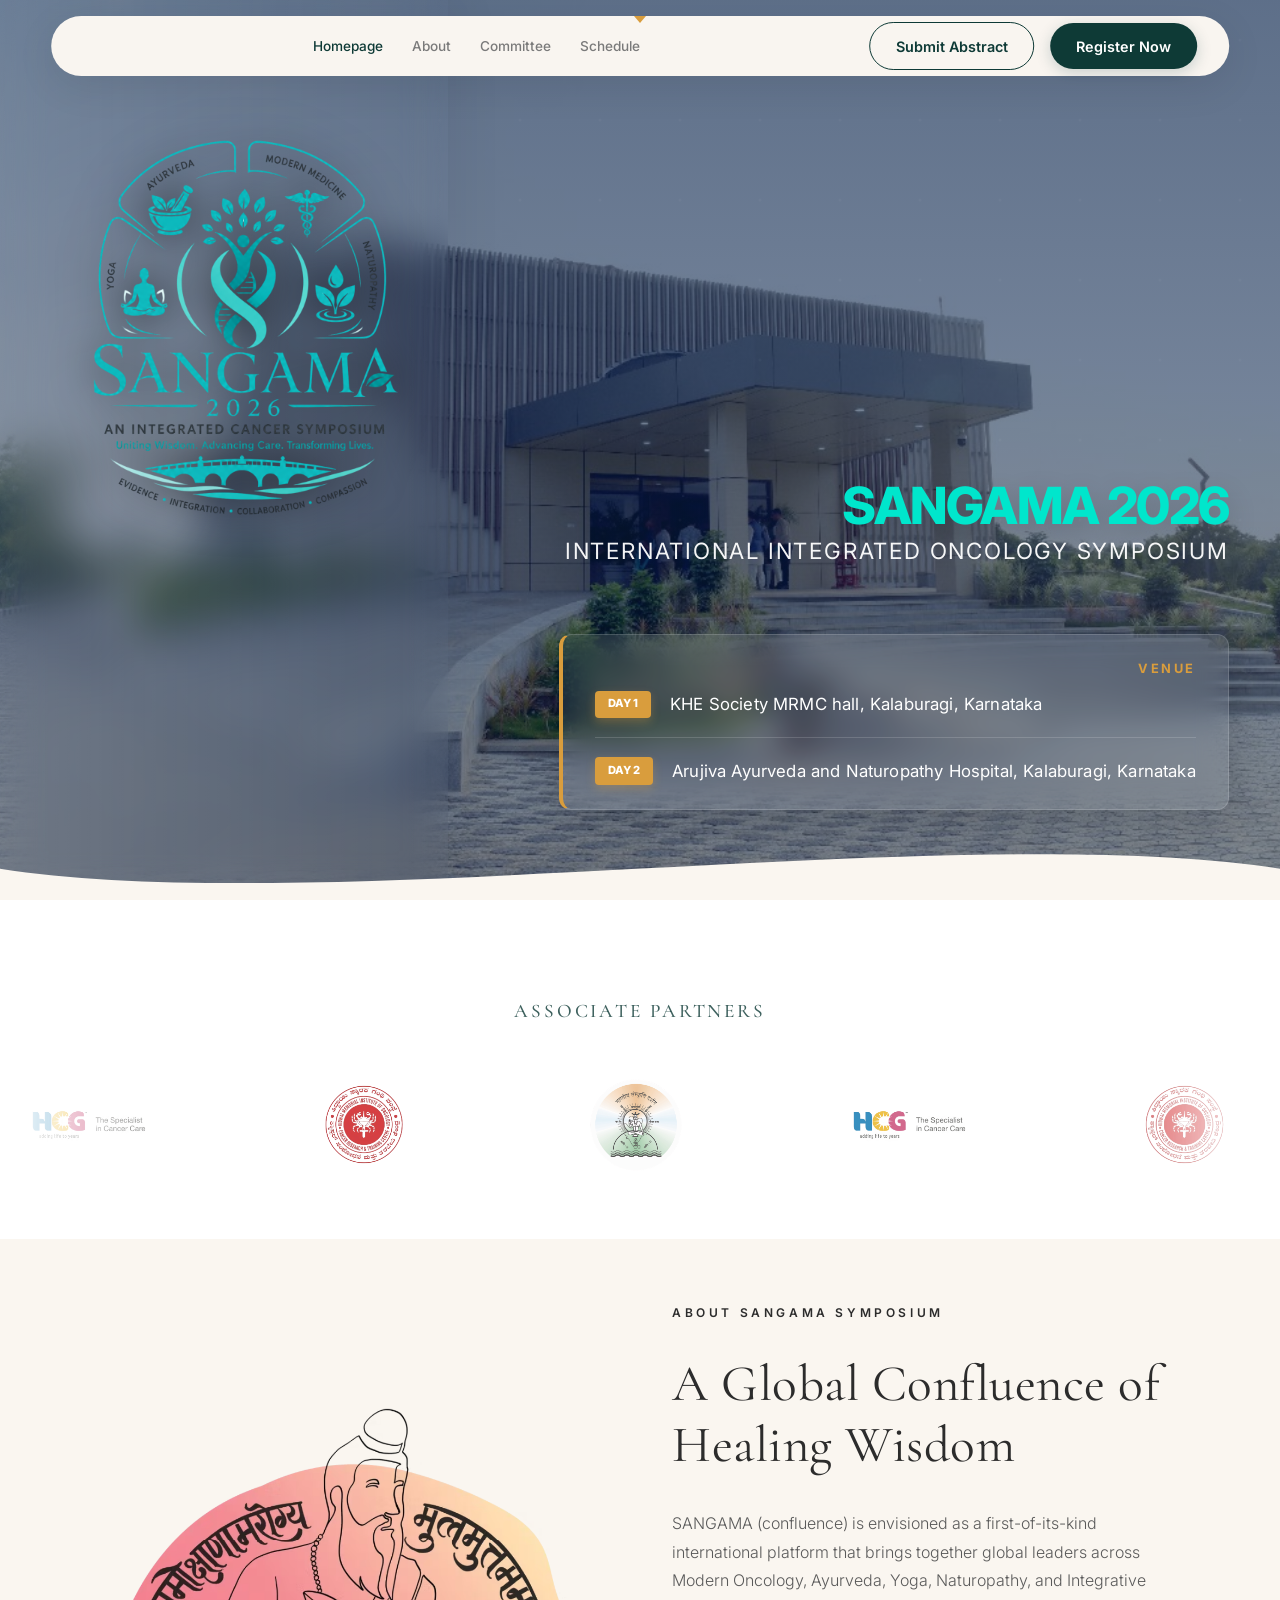
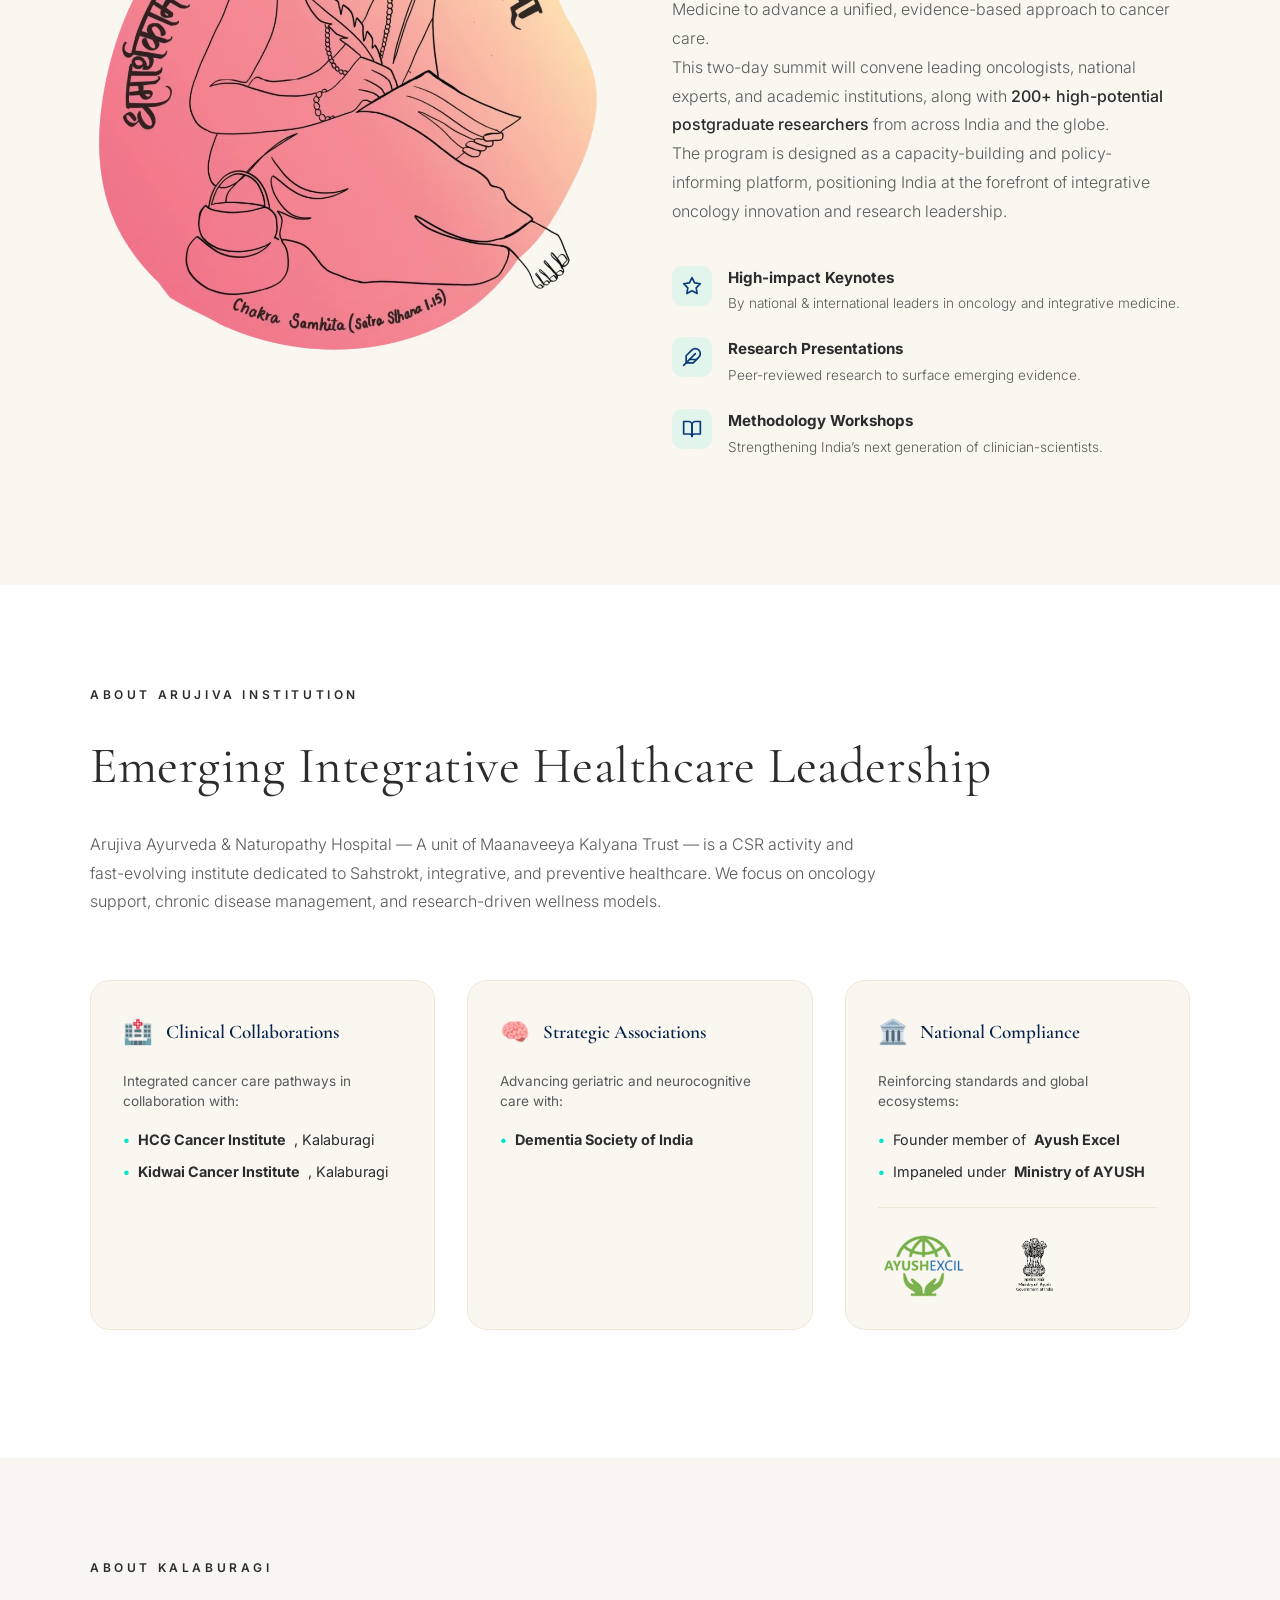
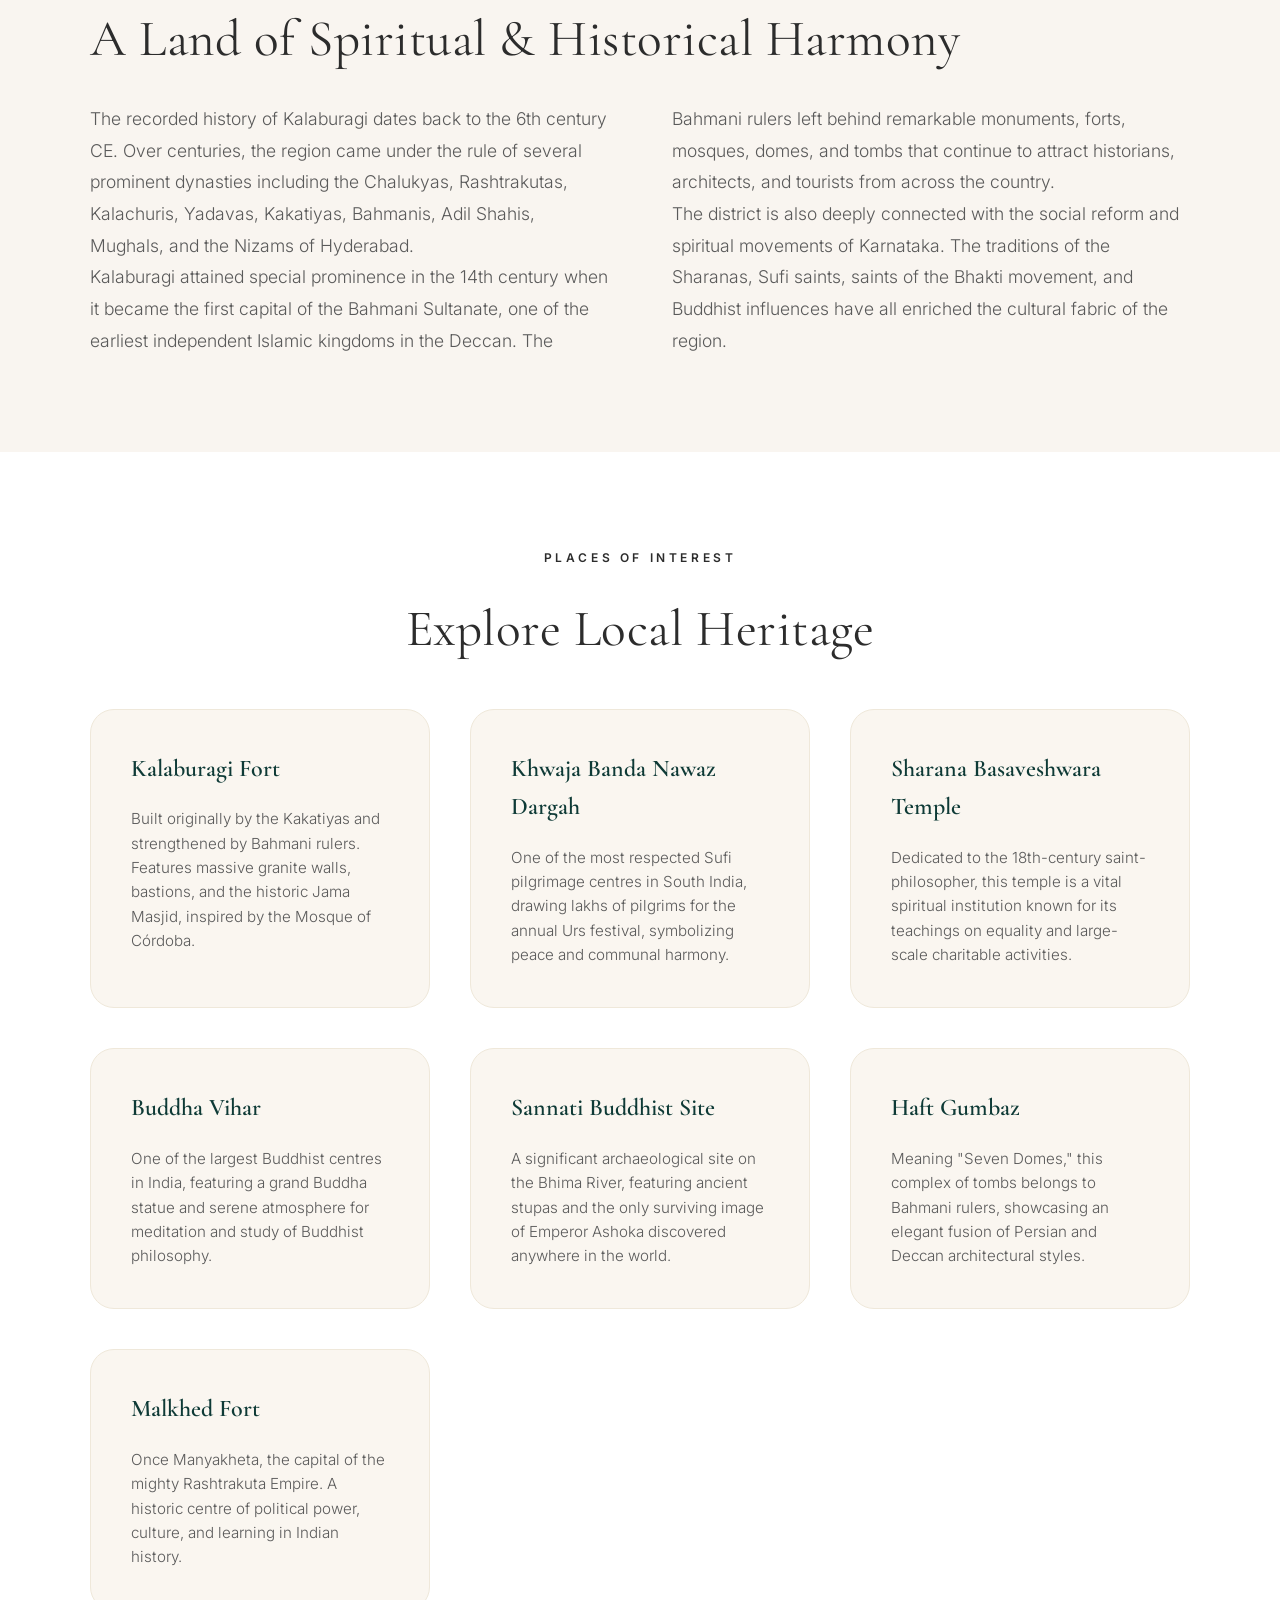
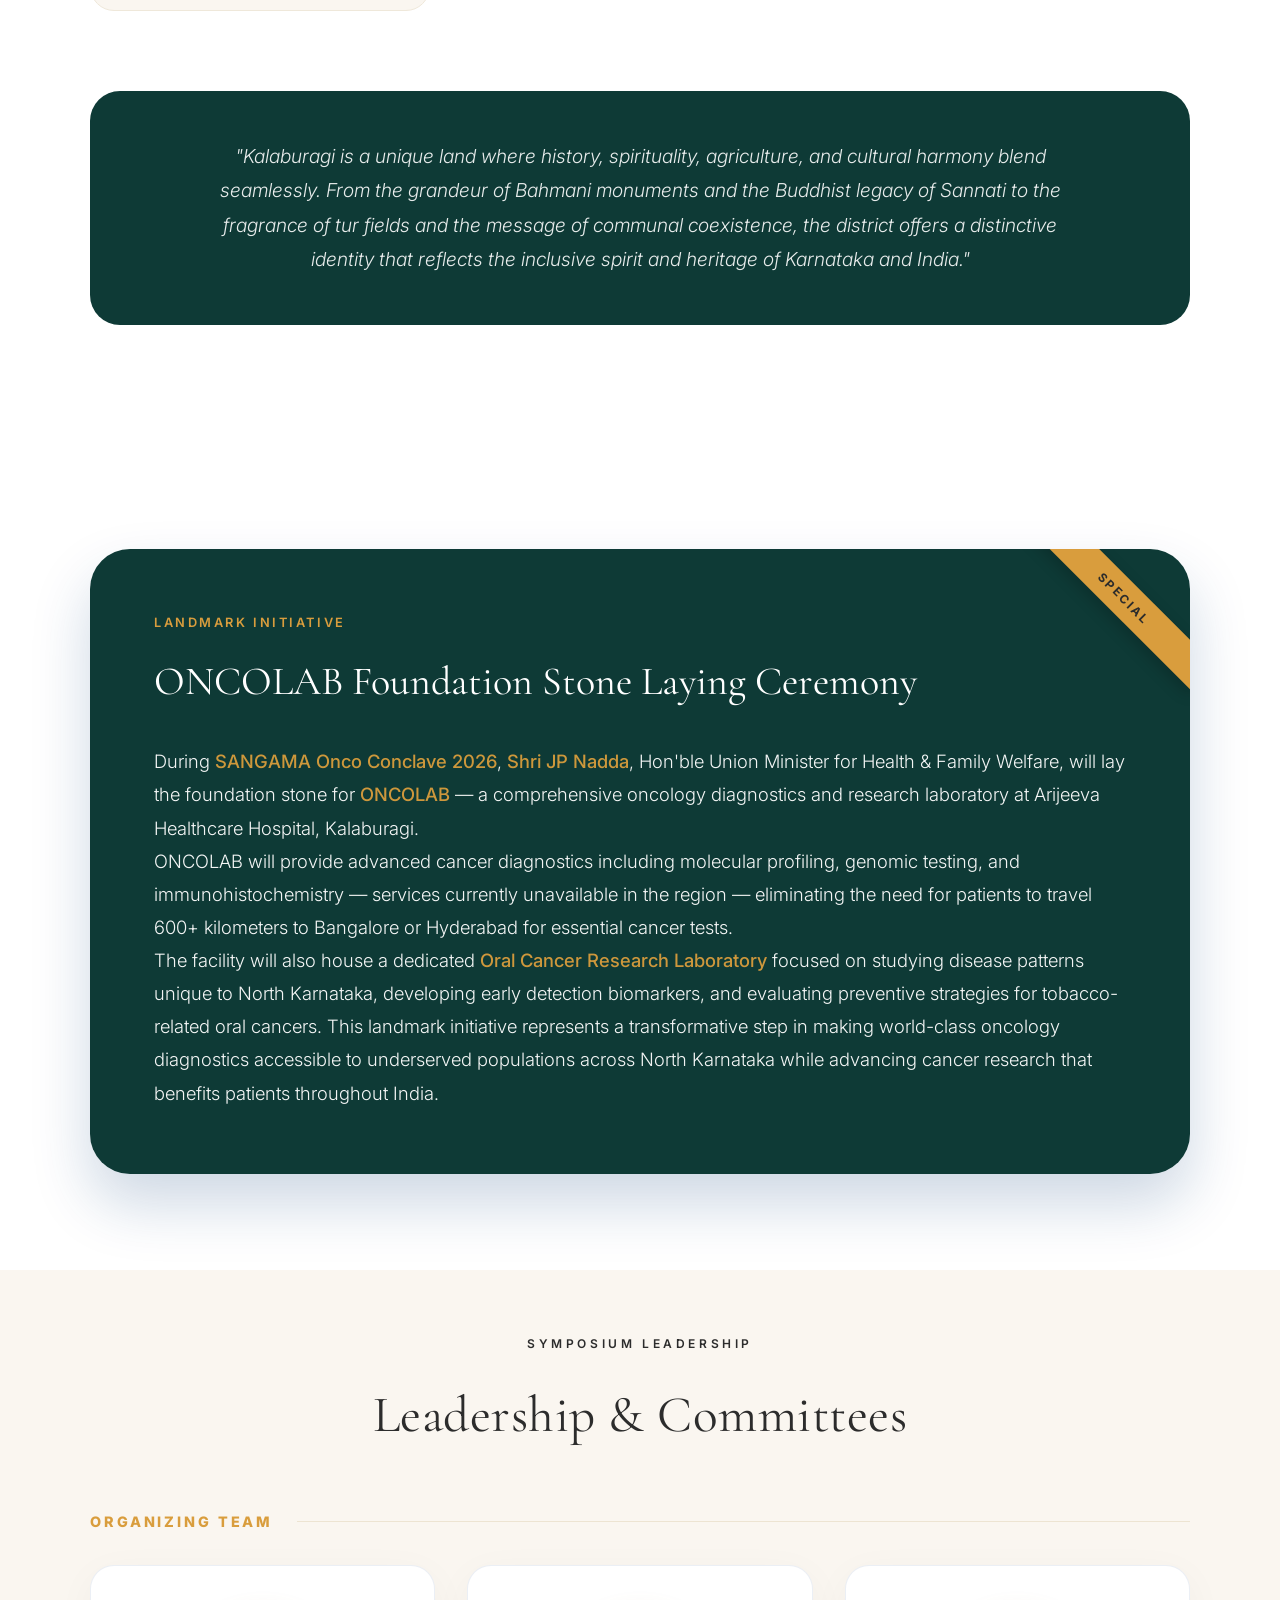
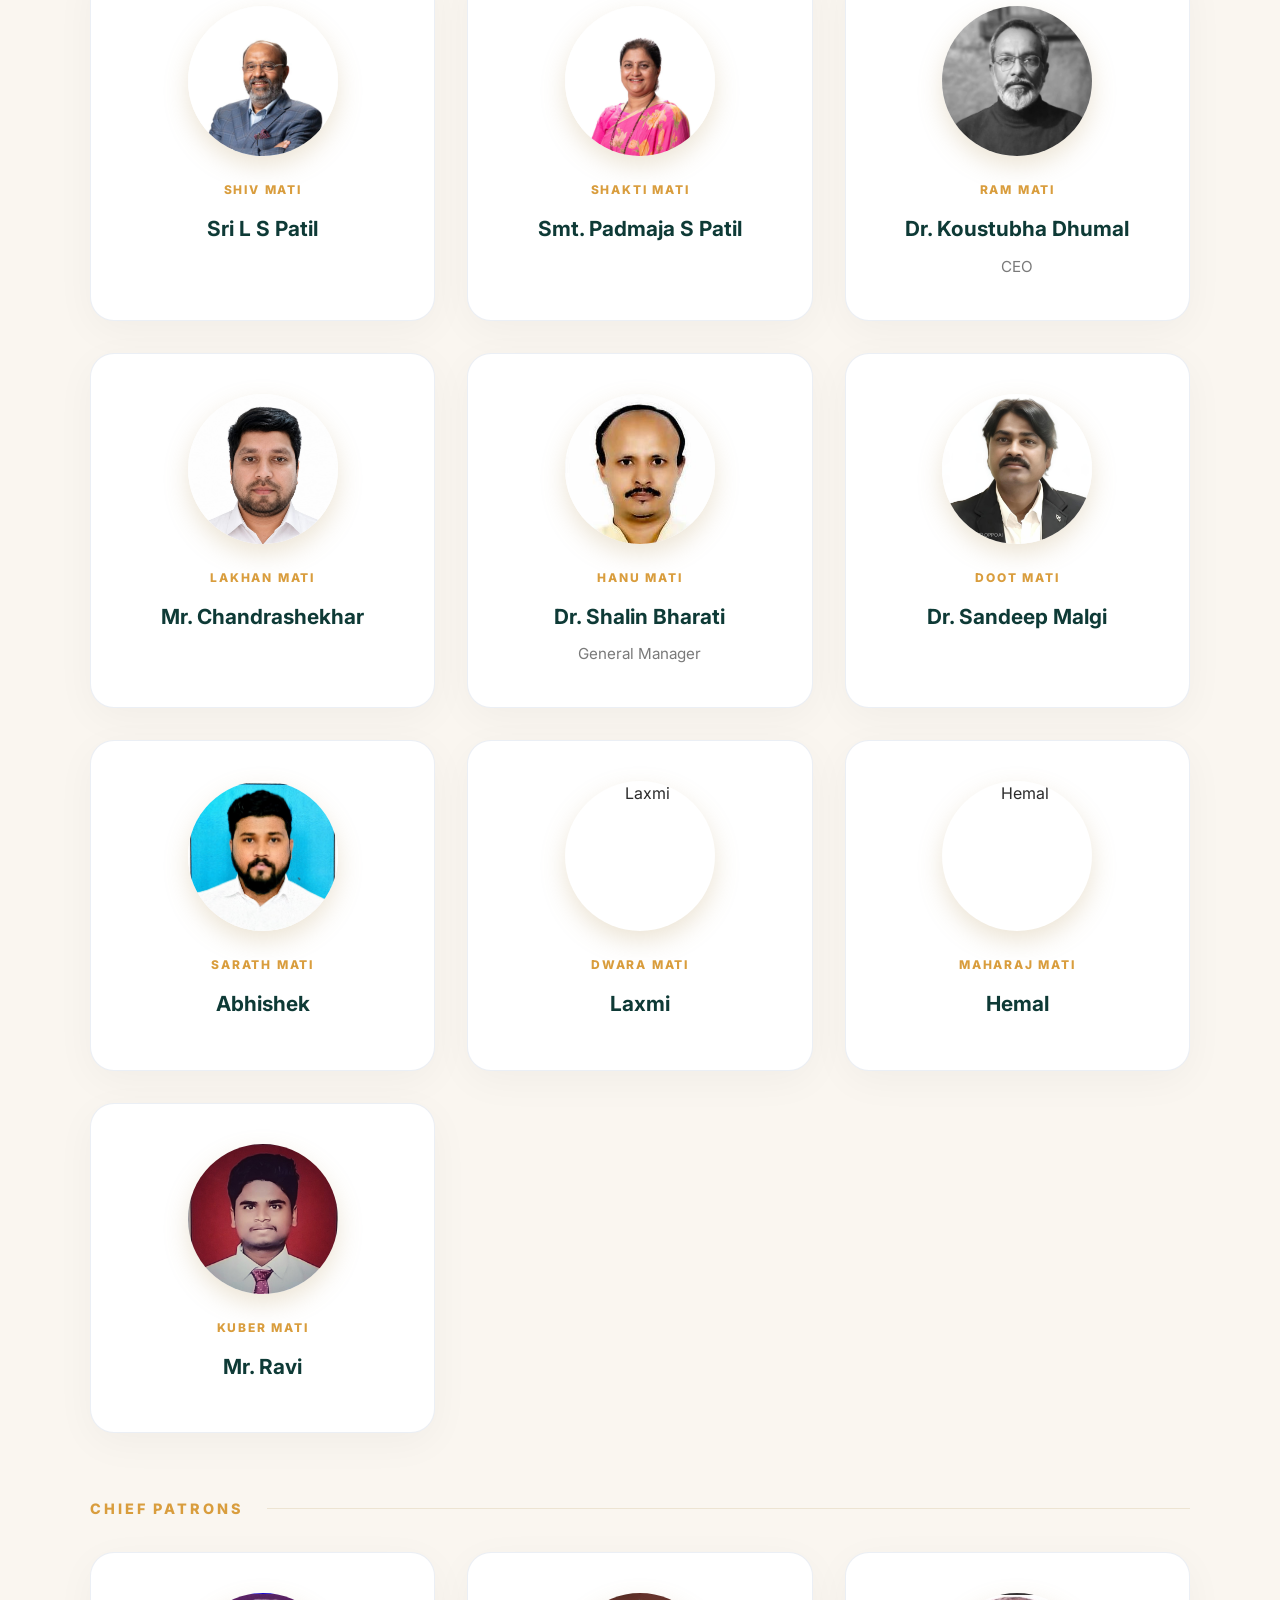
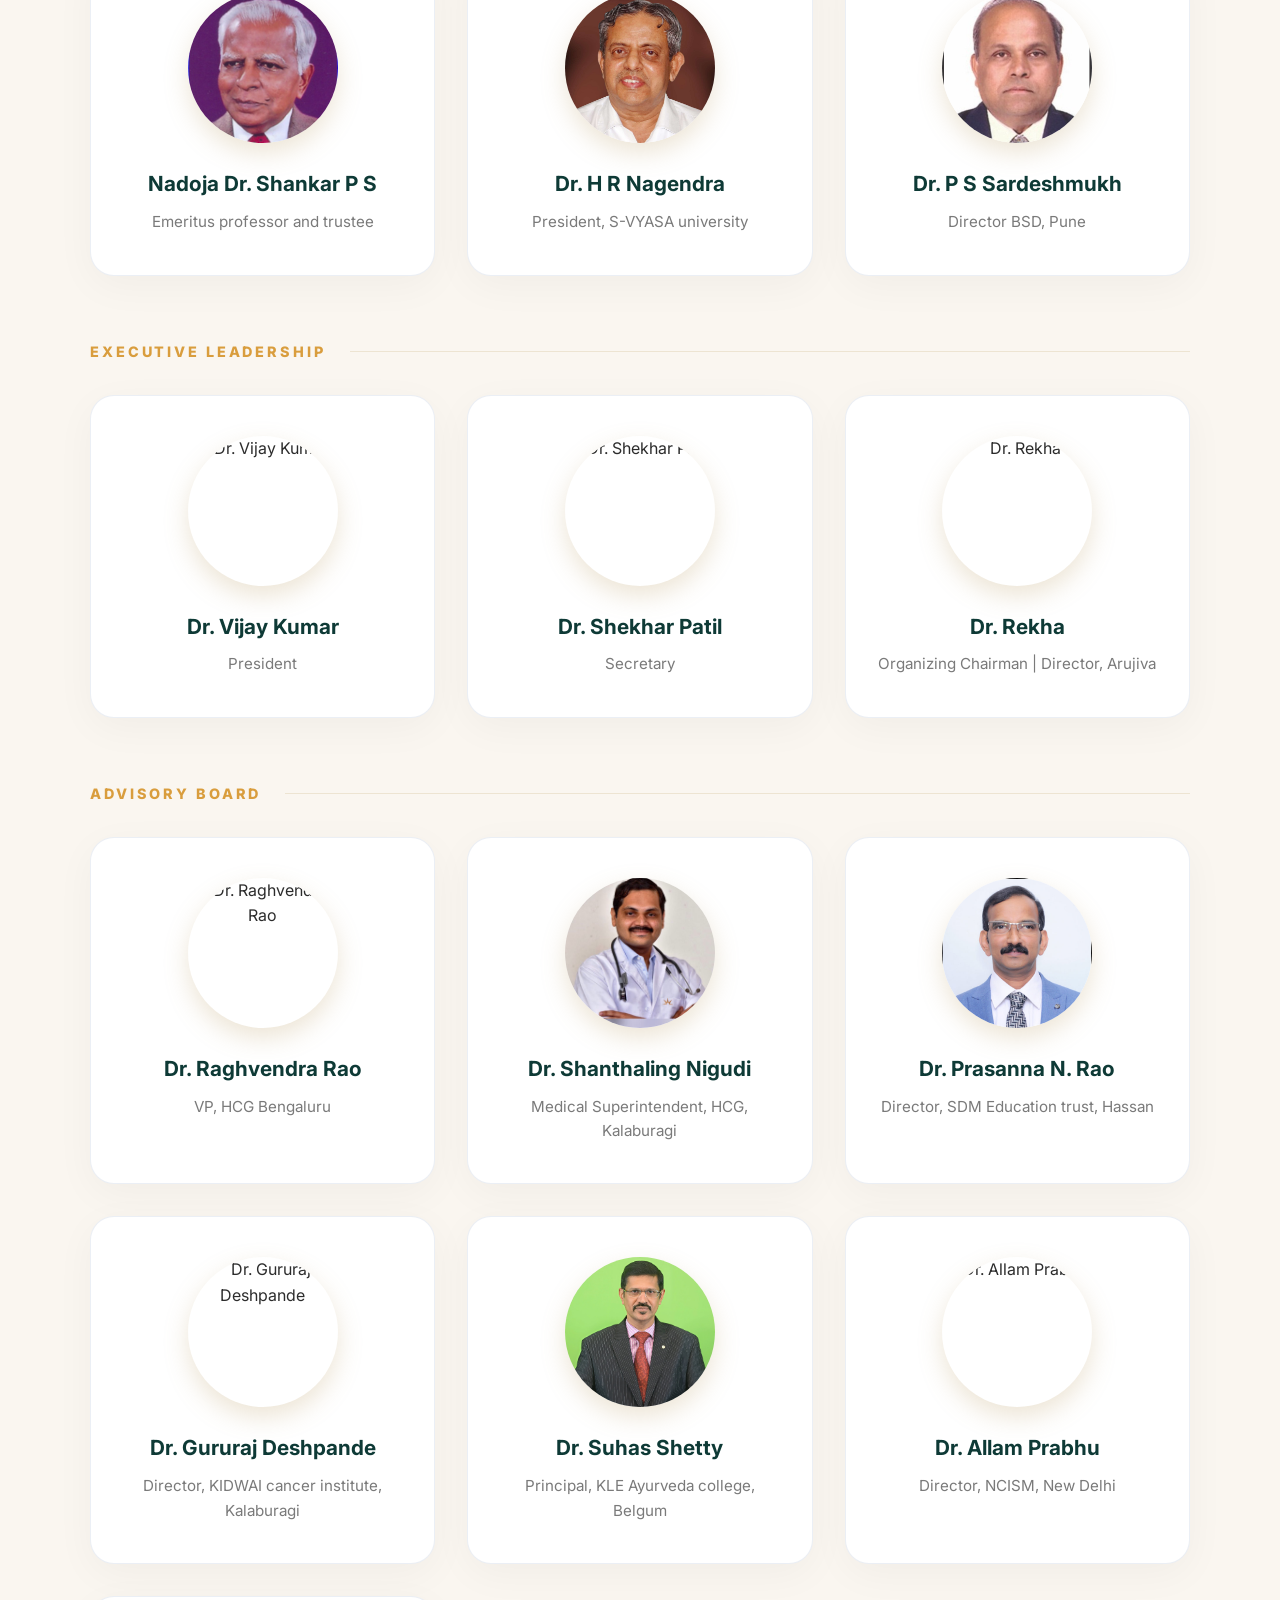
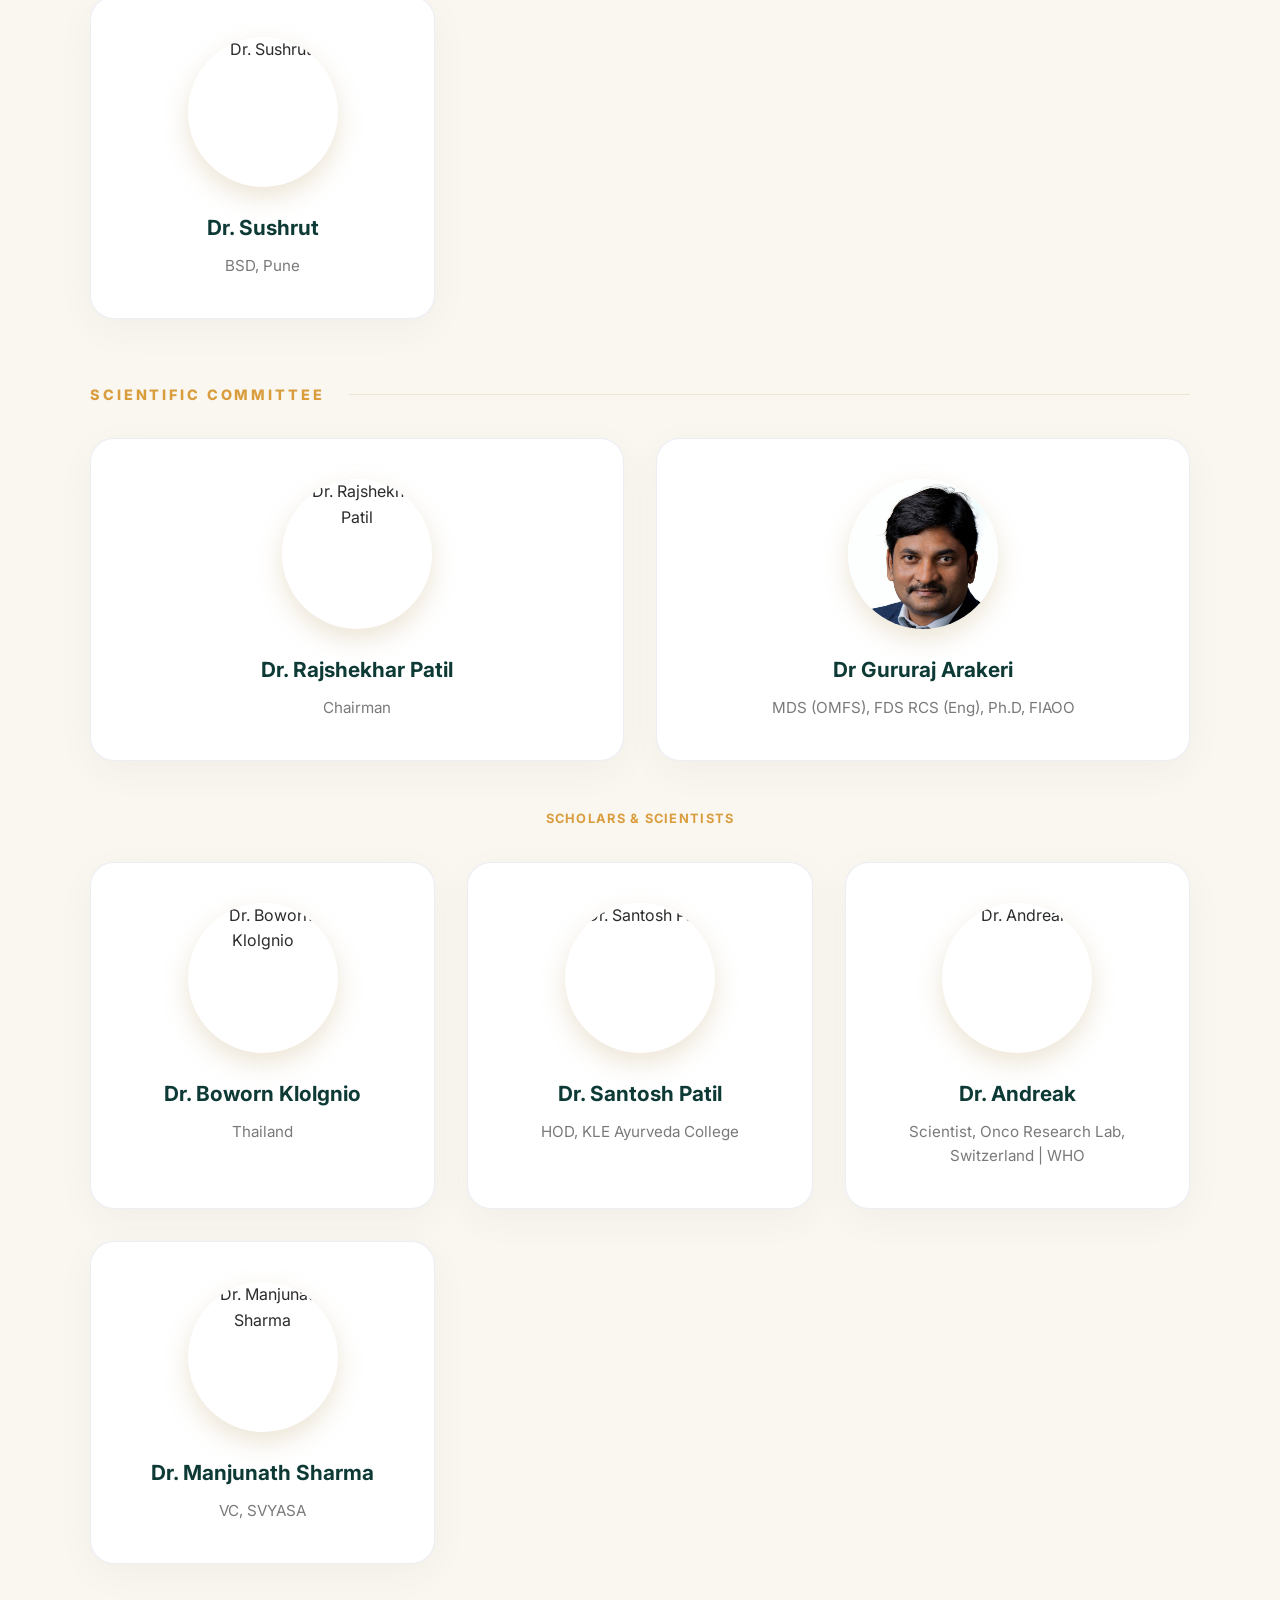
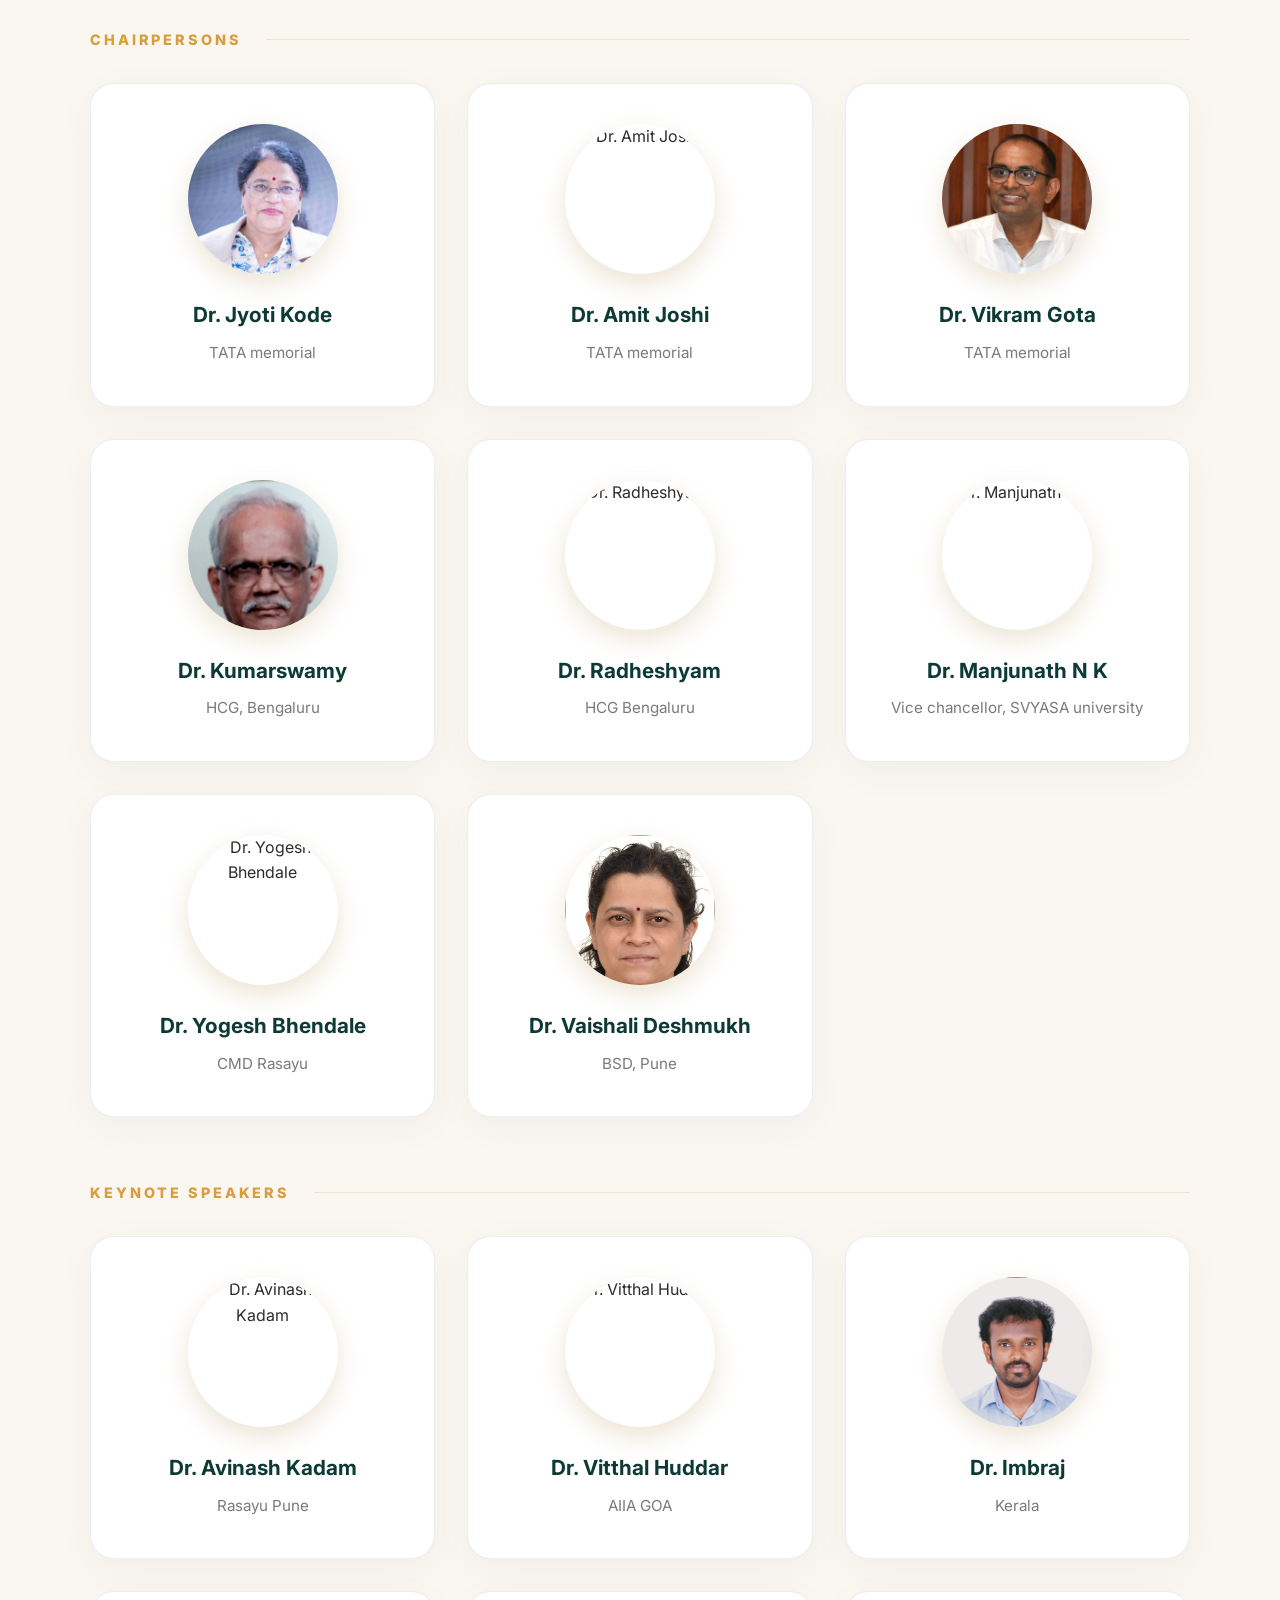
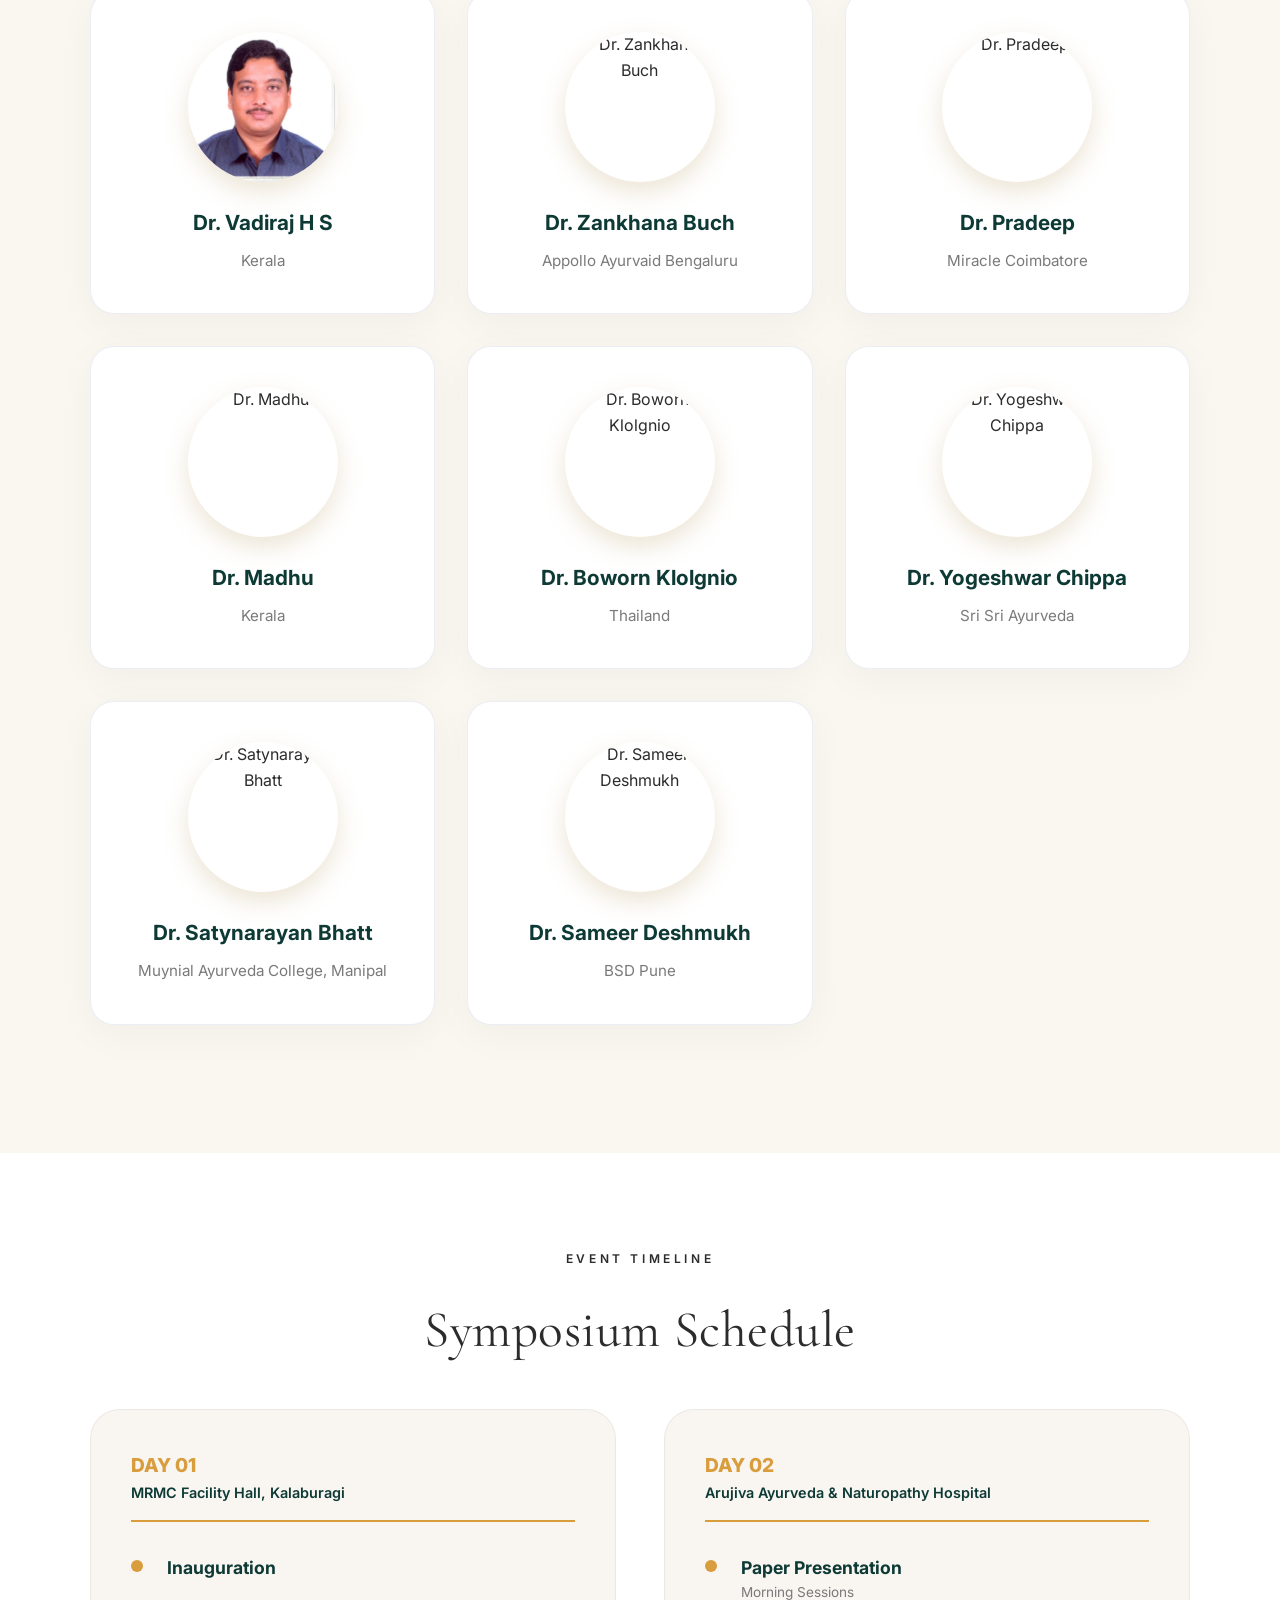
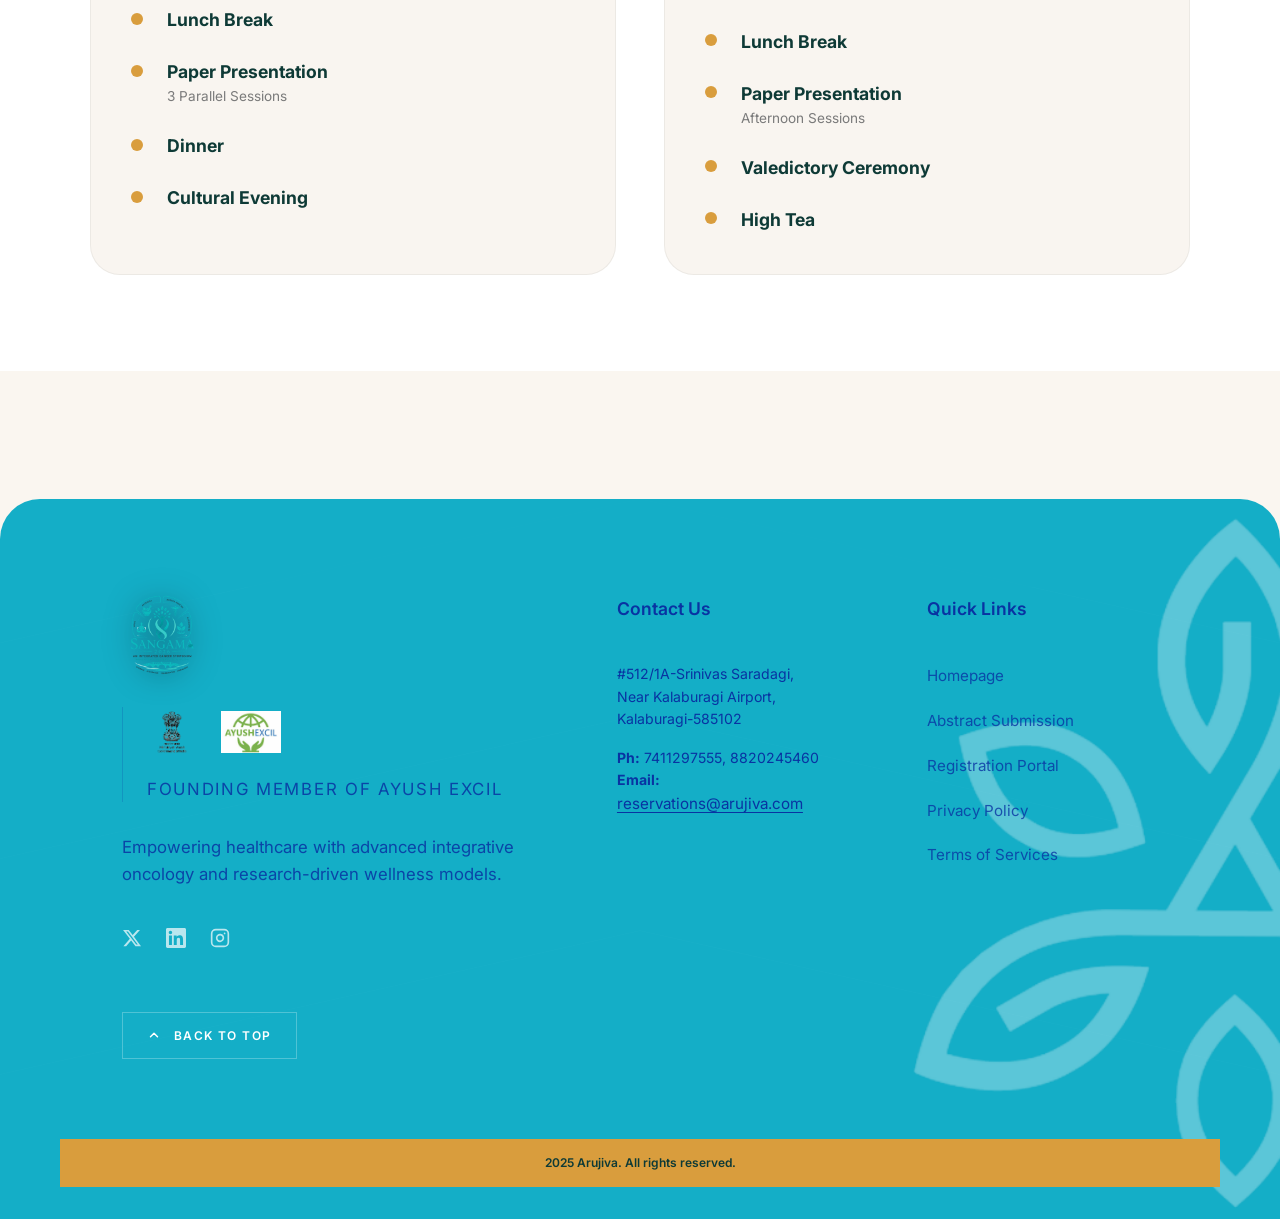
==== commit e5fdb280: "Adjust Ayush logos alignment in footer to be side-by-side and balanced" ====
--- a/index.html
+++ b/index.html
@@ -694,8 +694,10 @@
           <img src="sangama-logo-v2.png" alt="SANGAMA 2026 Logo" class="footer-logo-img" />
             </a>
             <div class="ayush-footer-badge">
-              <img src="ministry-ayush-logo-transparent.png" alt="Ministry of Ayush" style="height: 55px; width: auto; margin-bottom: 0.5rem;" />
-              <img src="ayushexcil-logo.png" alt="Ayush Excil Logo" style="height: 35px; width: auto; align-self: flex-start;" />
+              <div style="display: flex; align-items: center; gap: 1.5rem; margin-bottom: 0.8rem;">
+                <img src="ministry-ayush-logo-transparent.png" alt="Ministry of Ayush" style="height: 50px; width: auto;" />
+                <img src="ayushexcil-logo.png" alt="Ayush Excil Logo" style="height: 42px; width: auto;" />
+              </div>
               <p>Founding member of Ayush Excil</p>
             </div>
           </div>
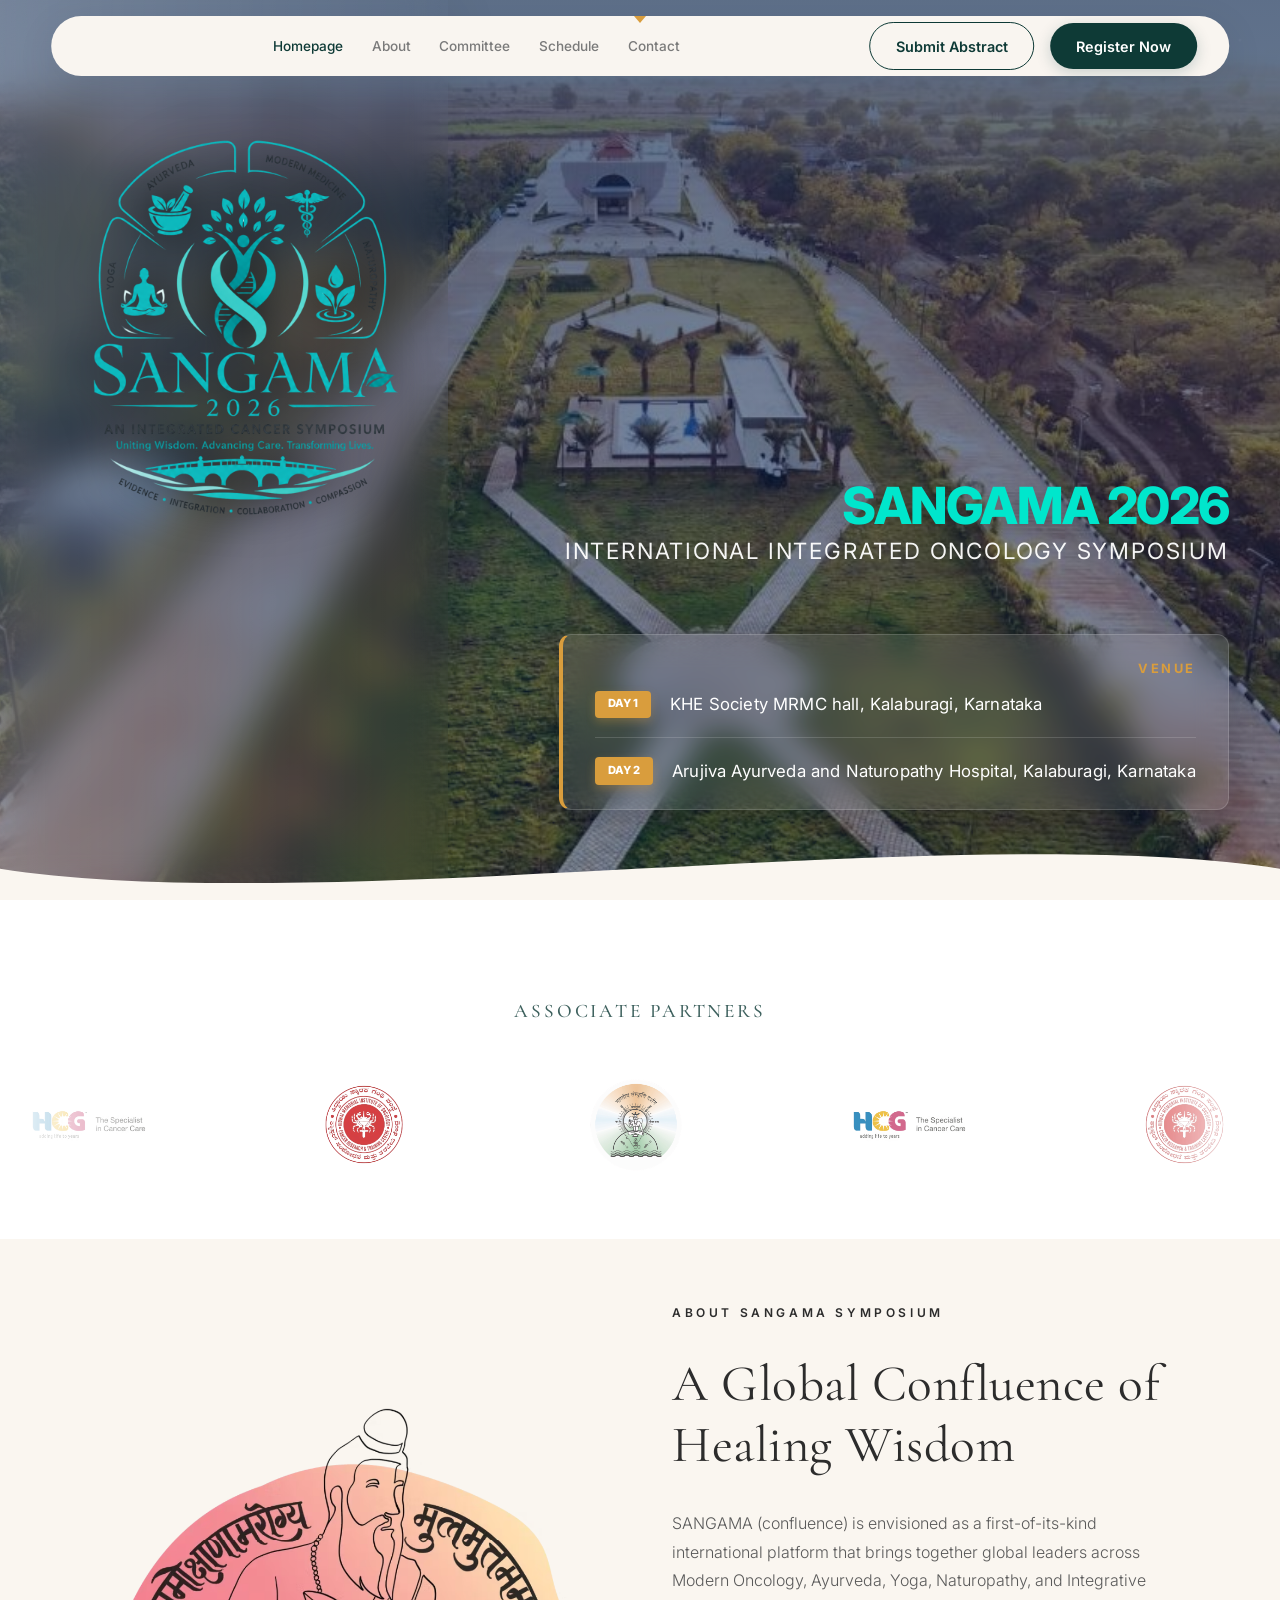
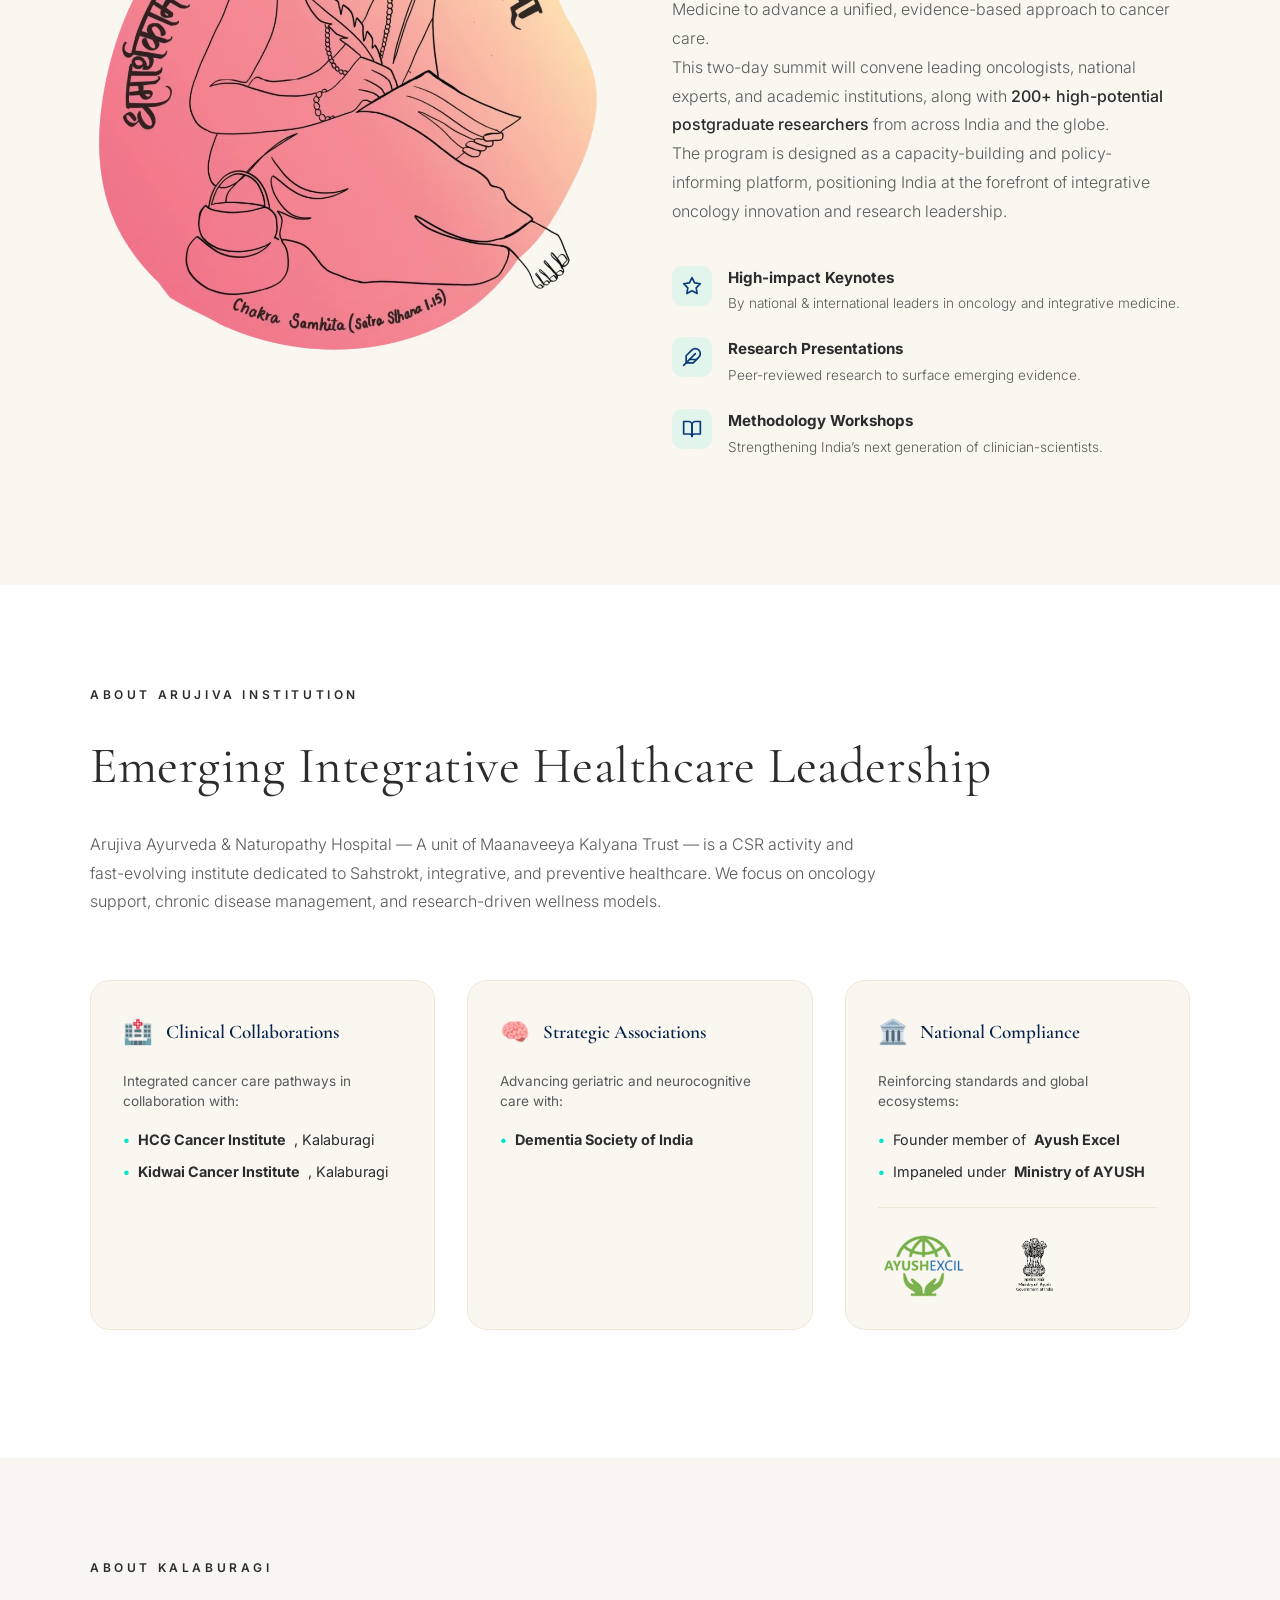
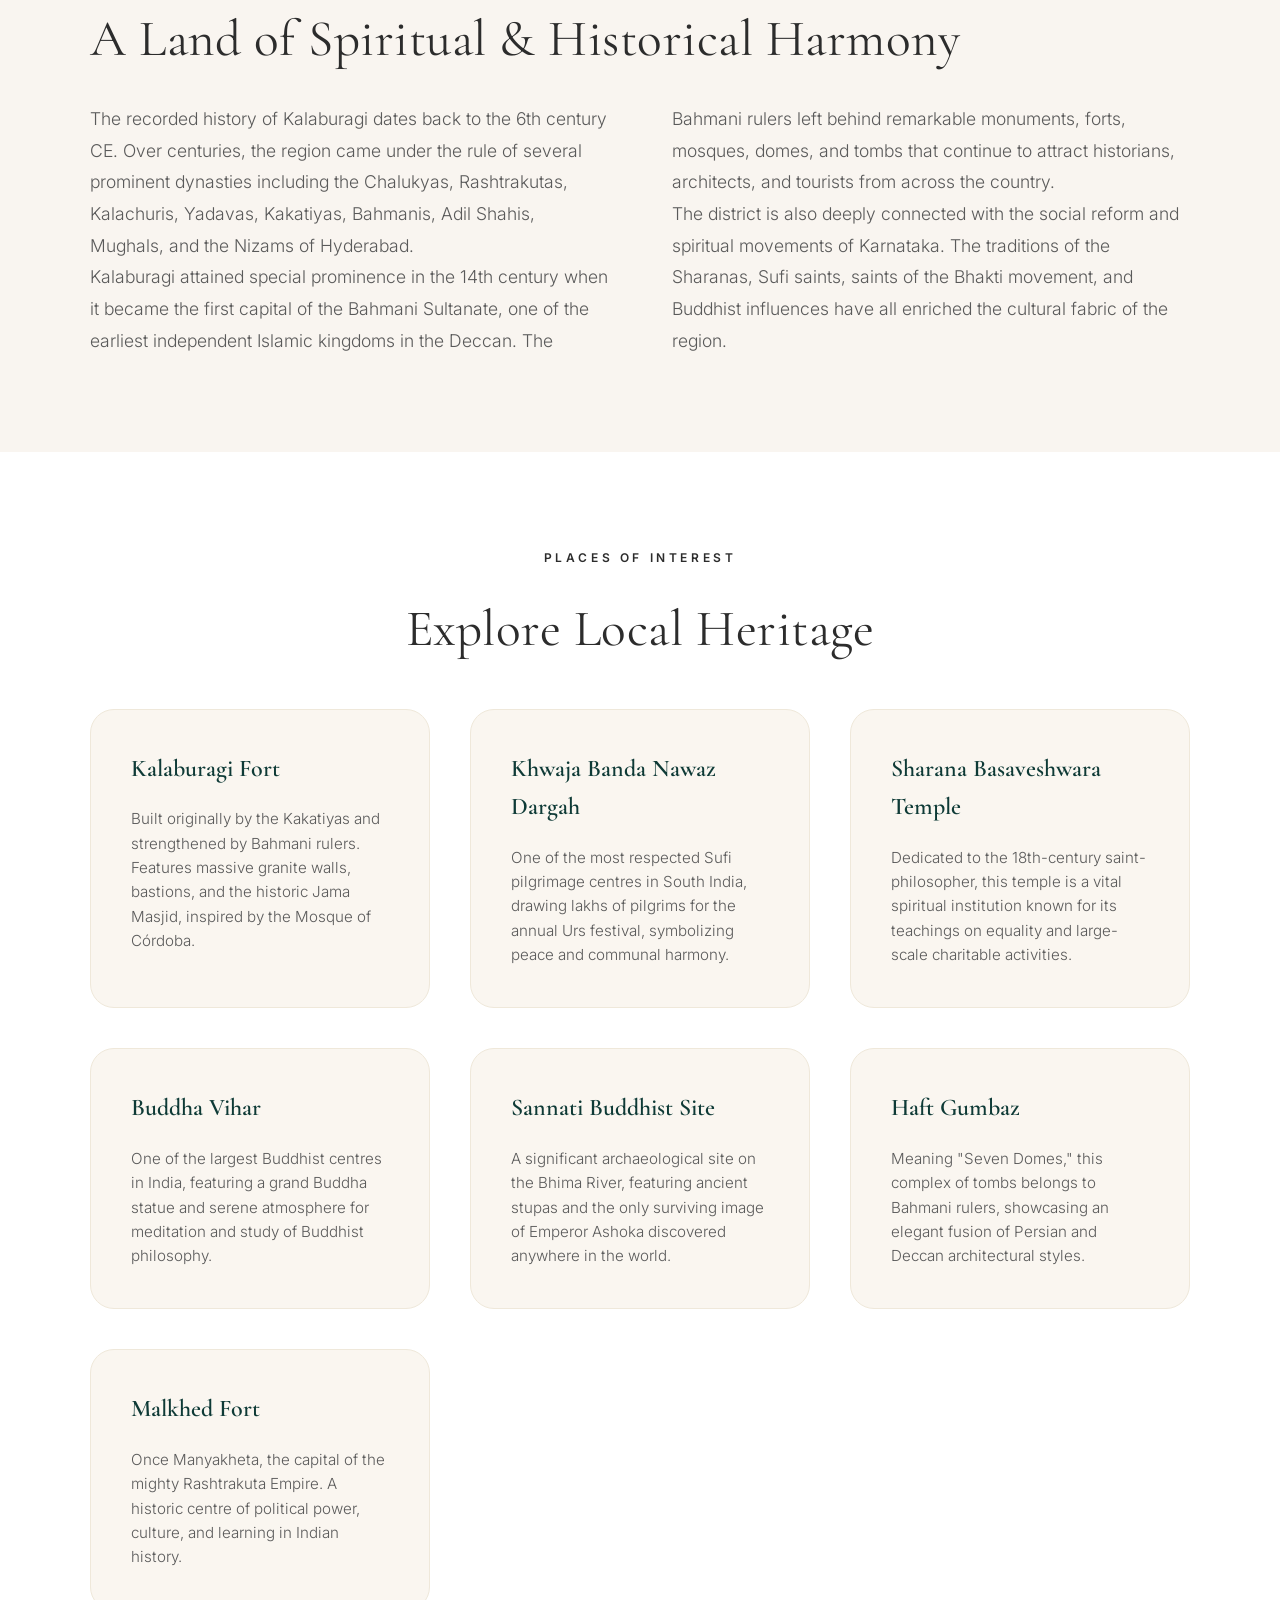
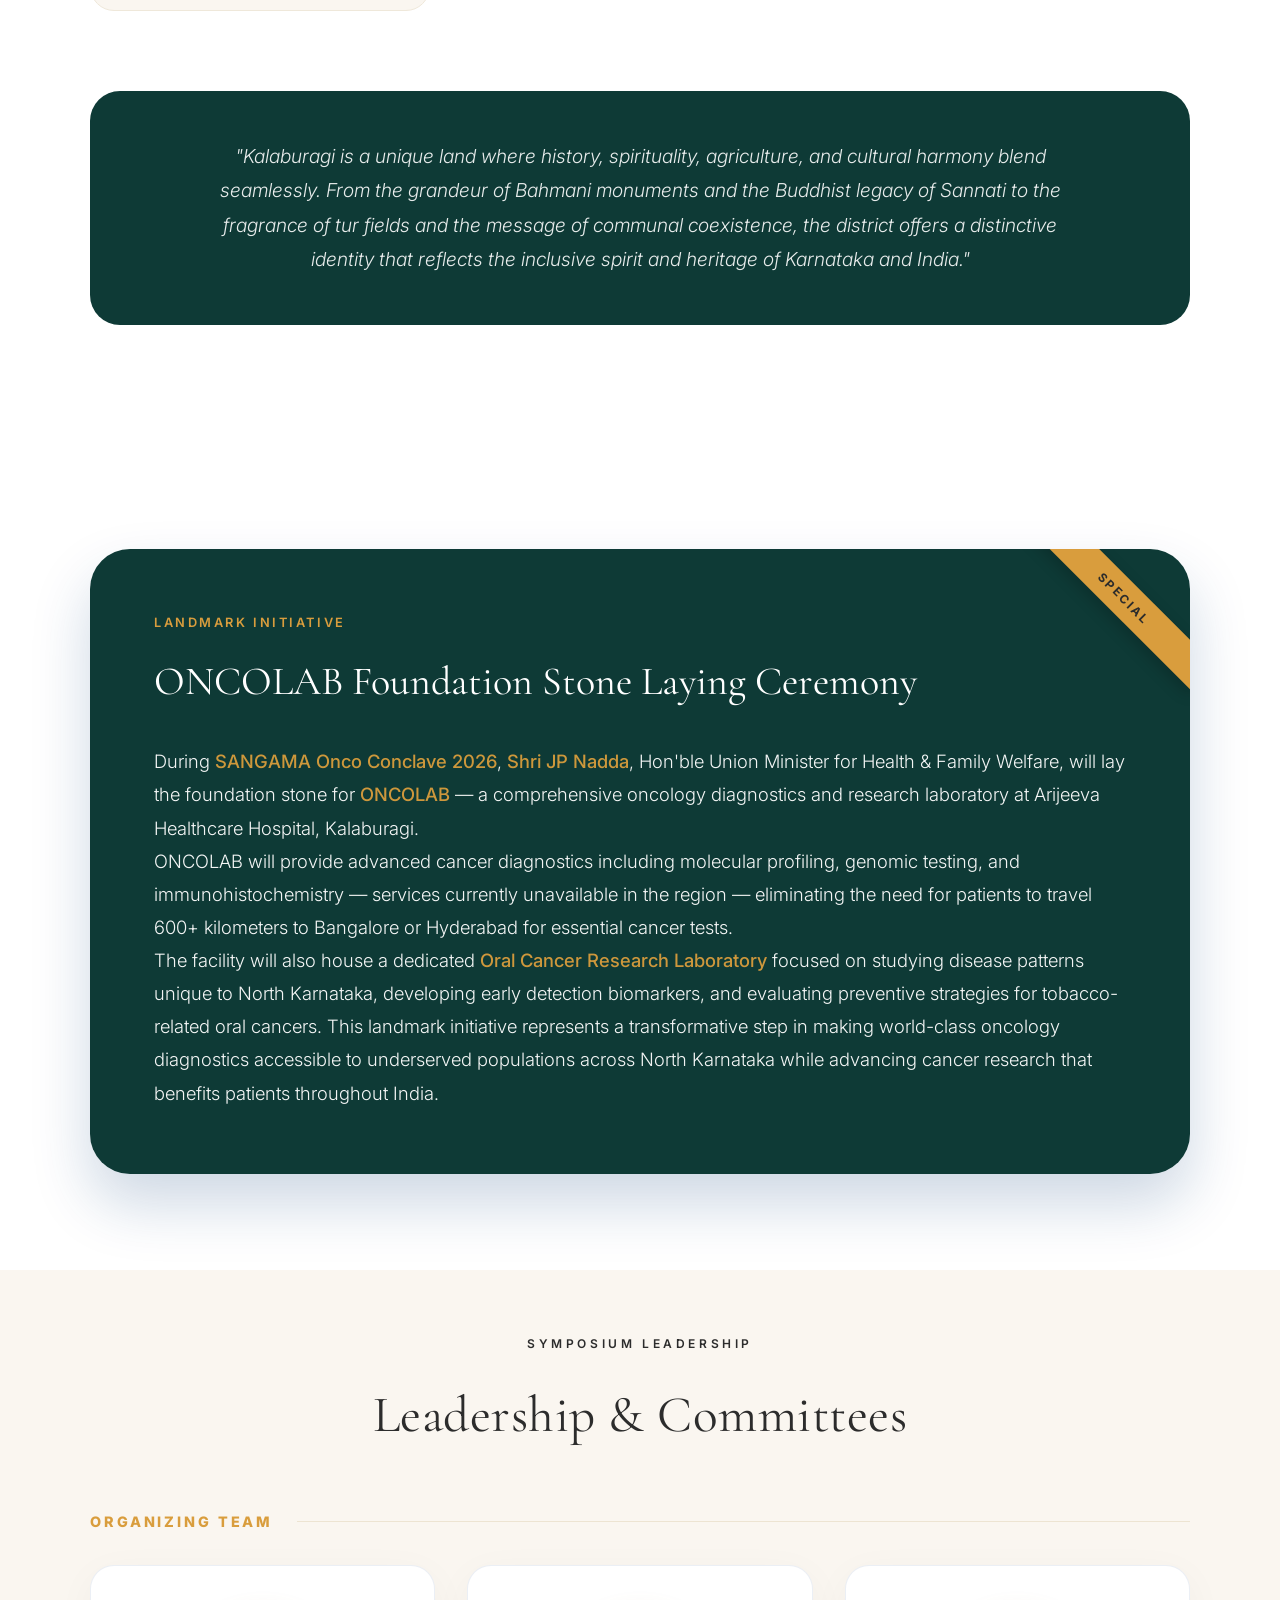
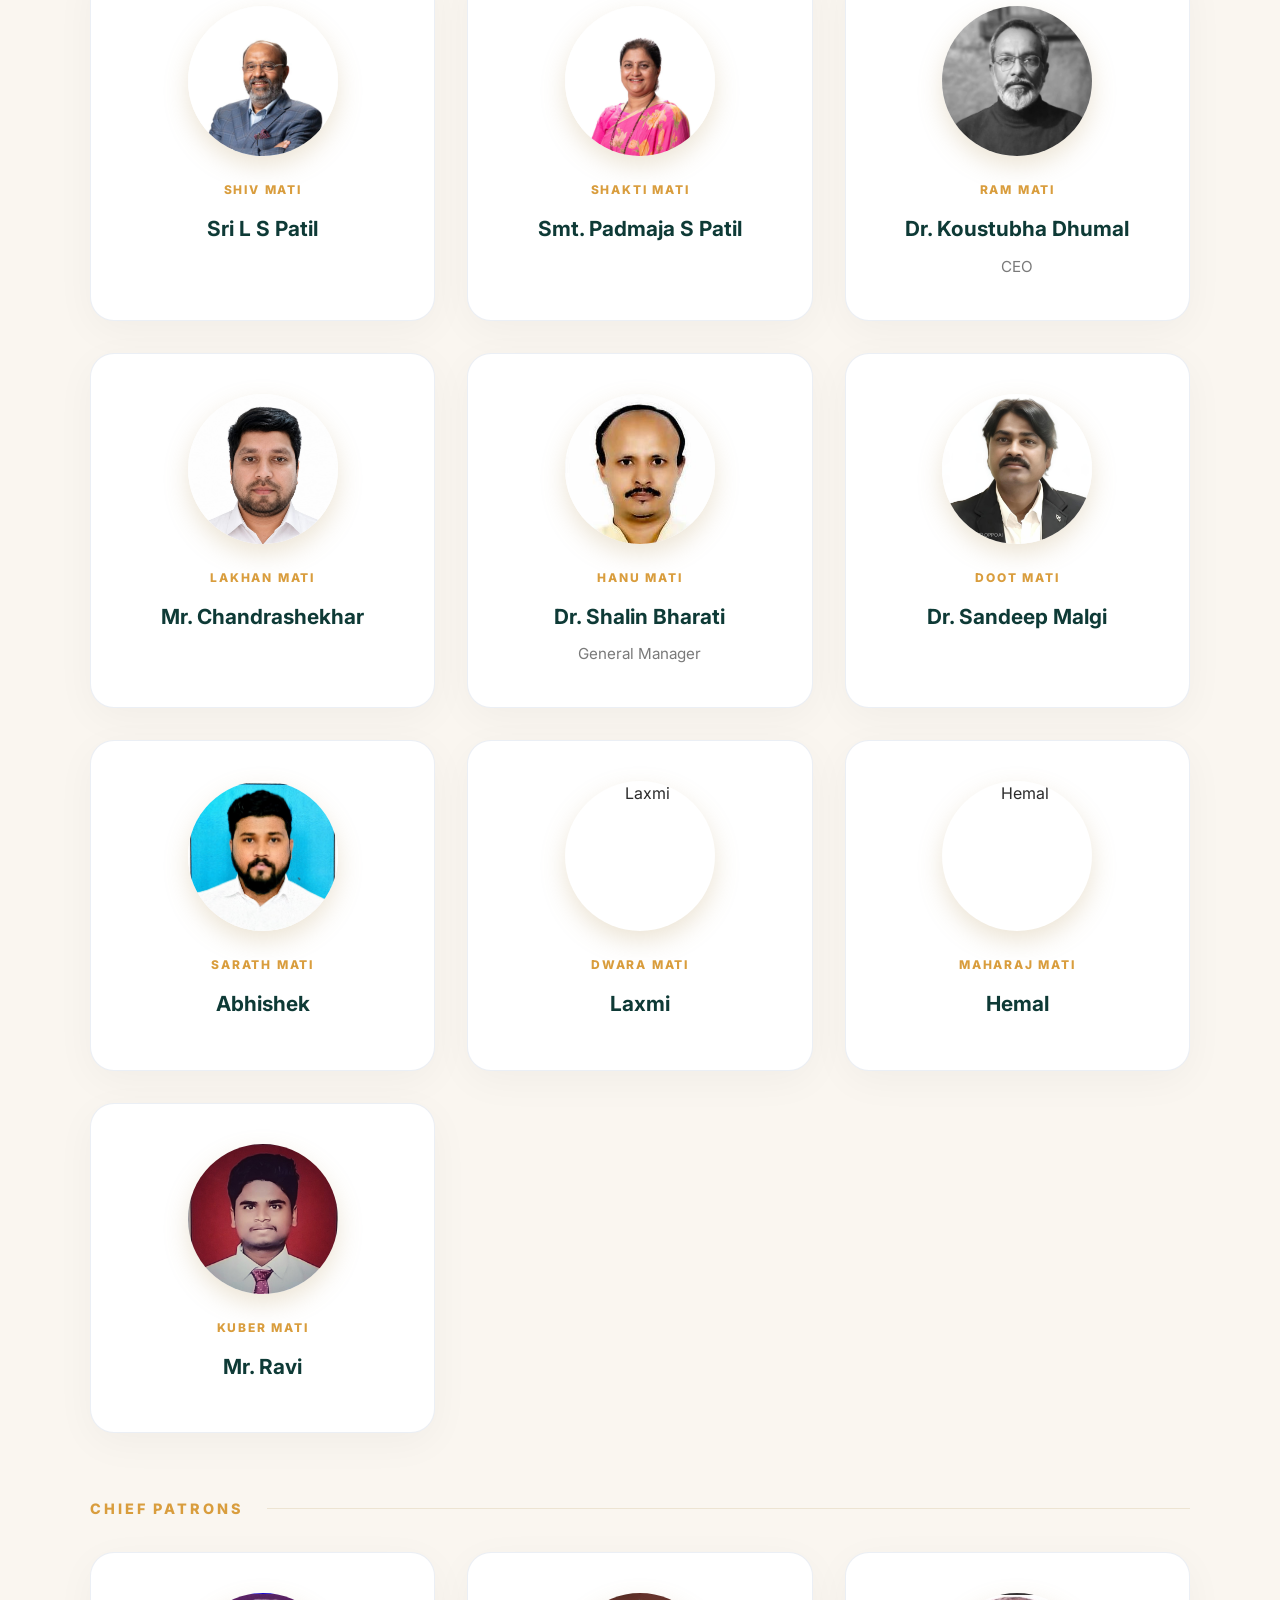
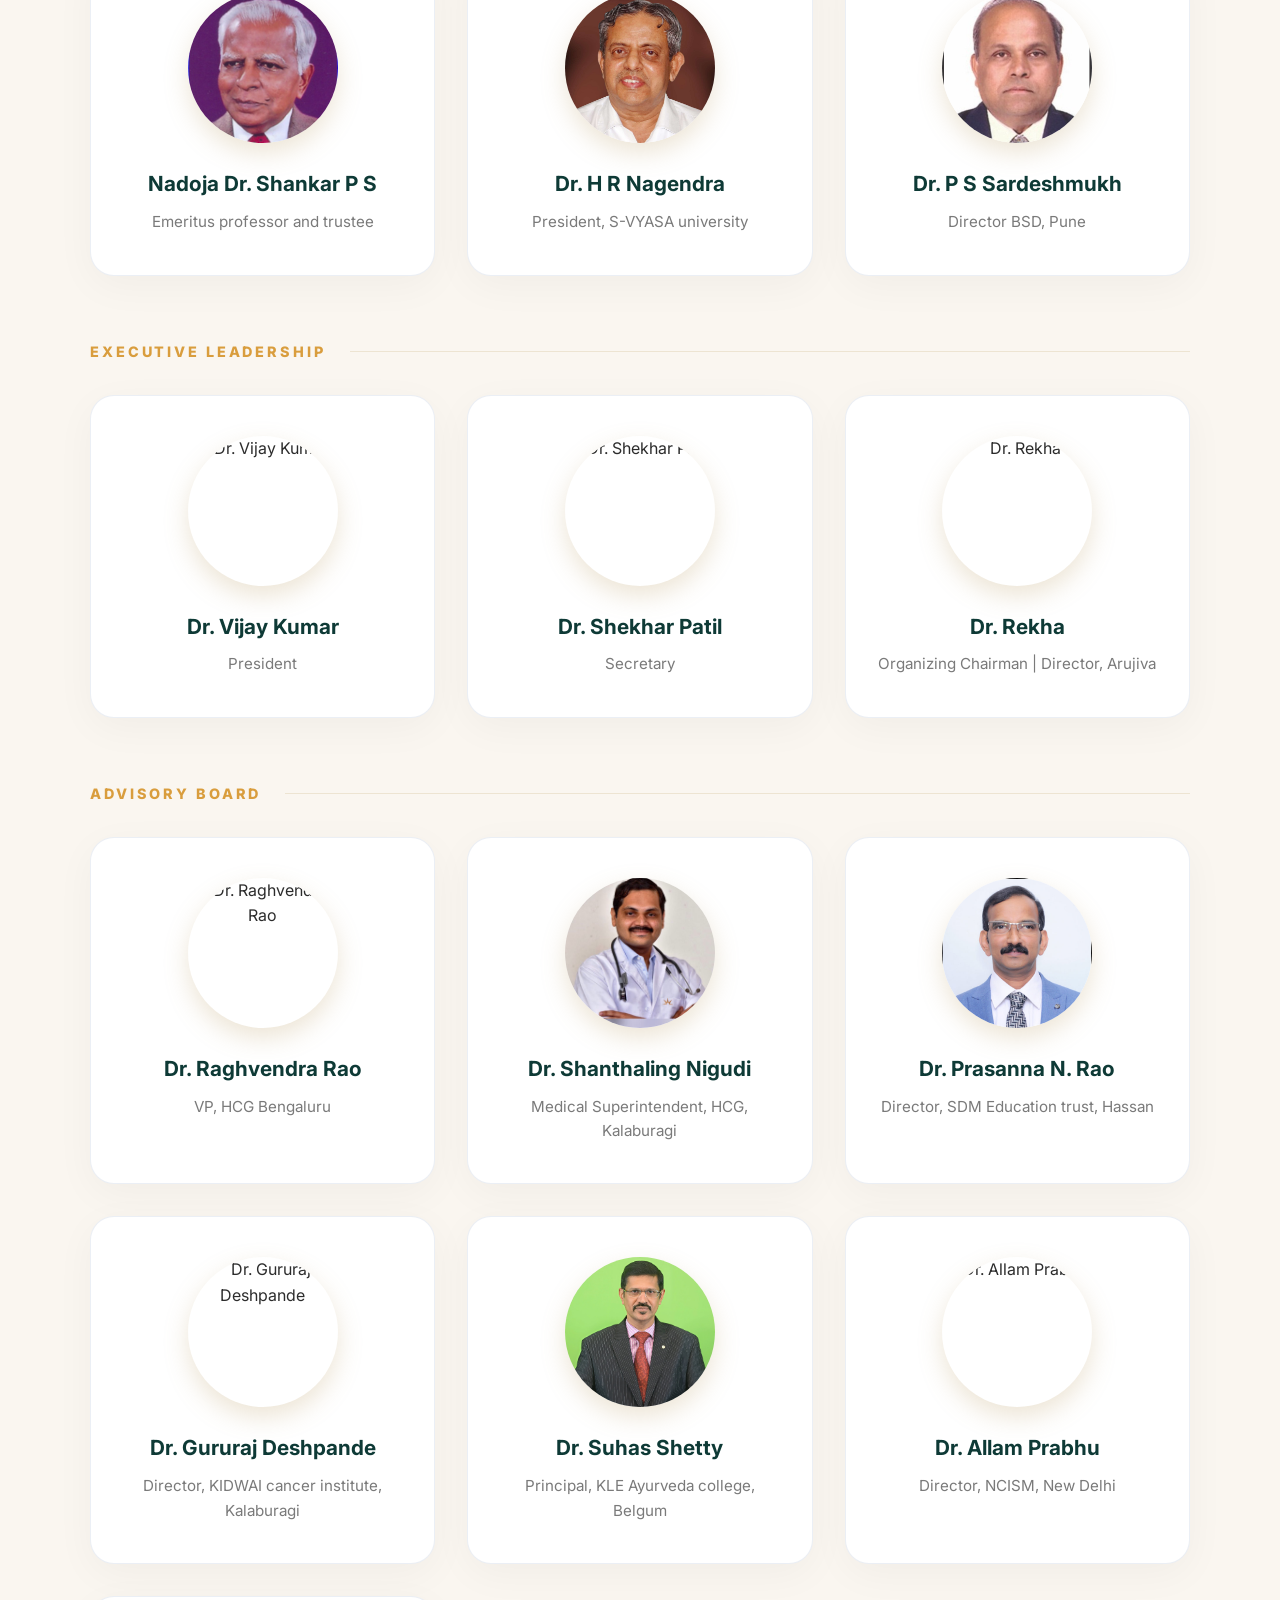
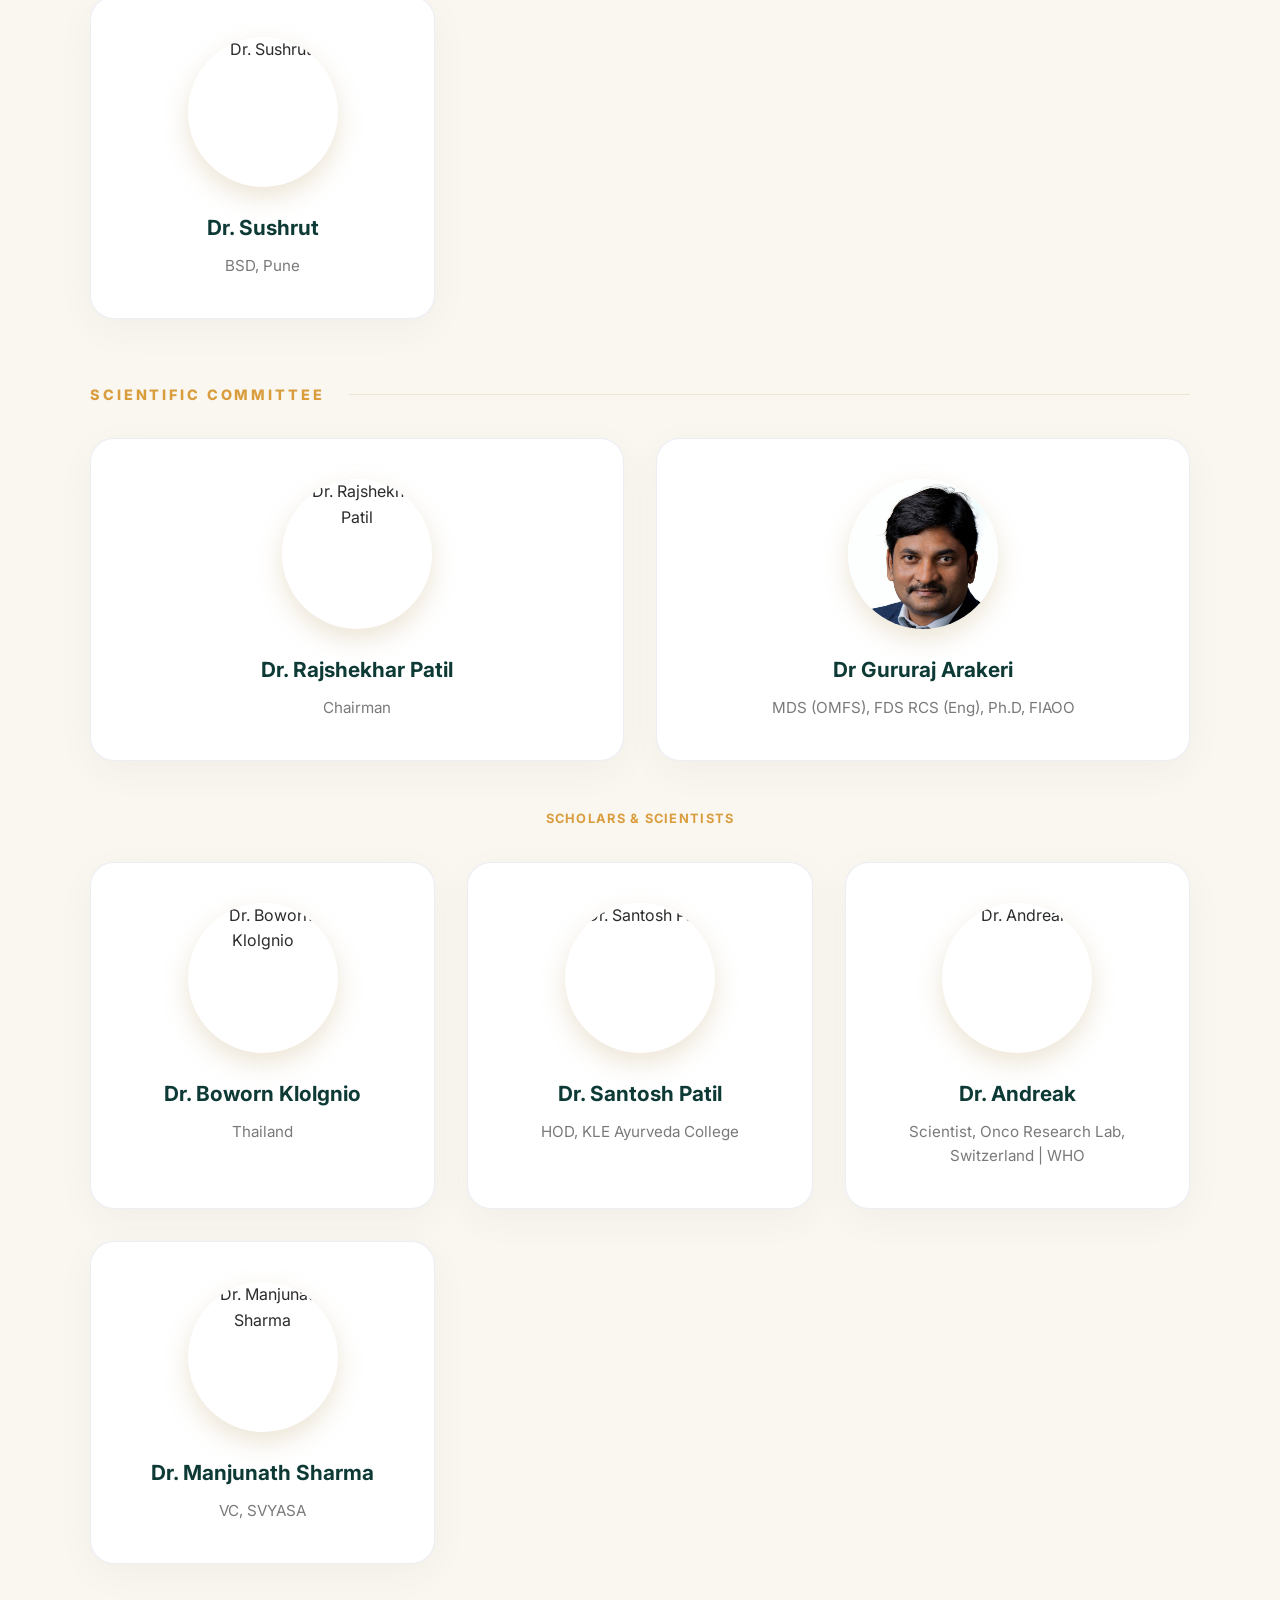
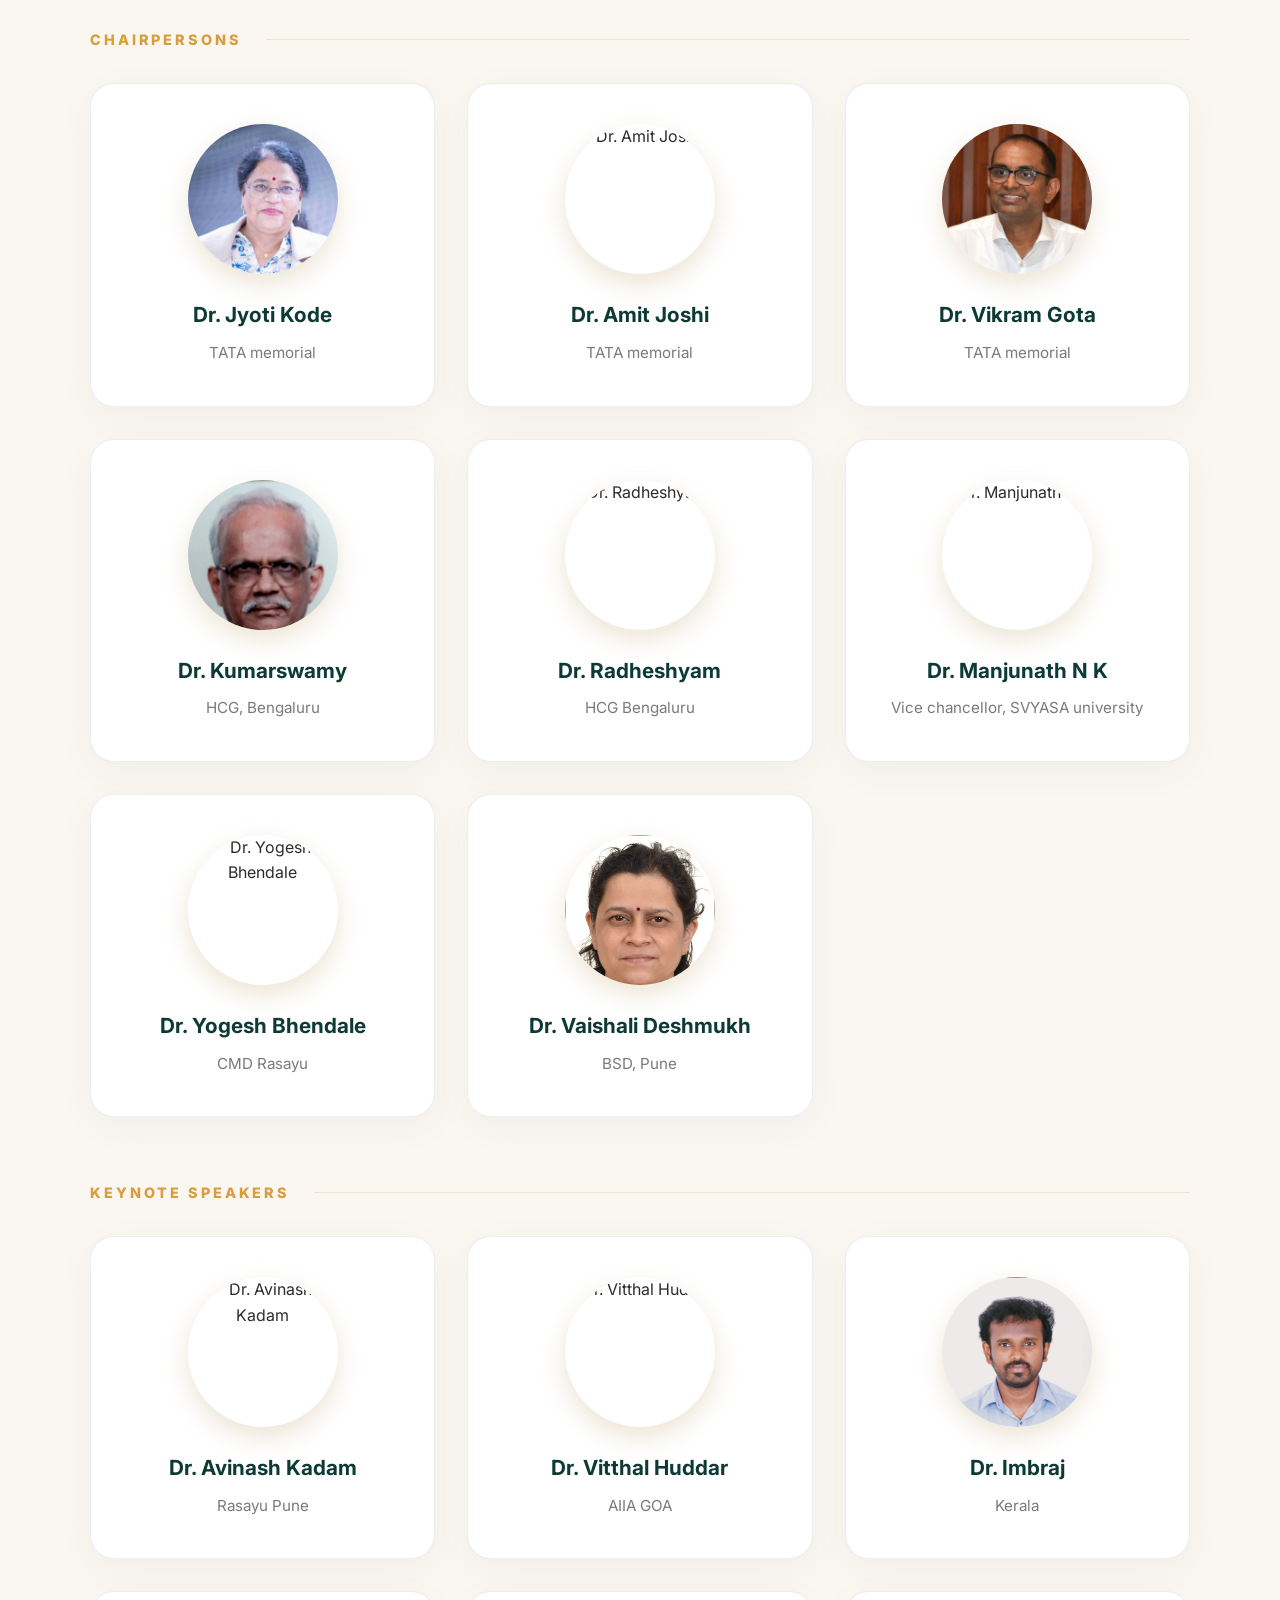
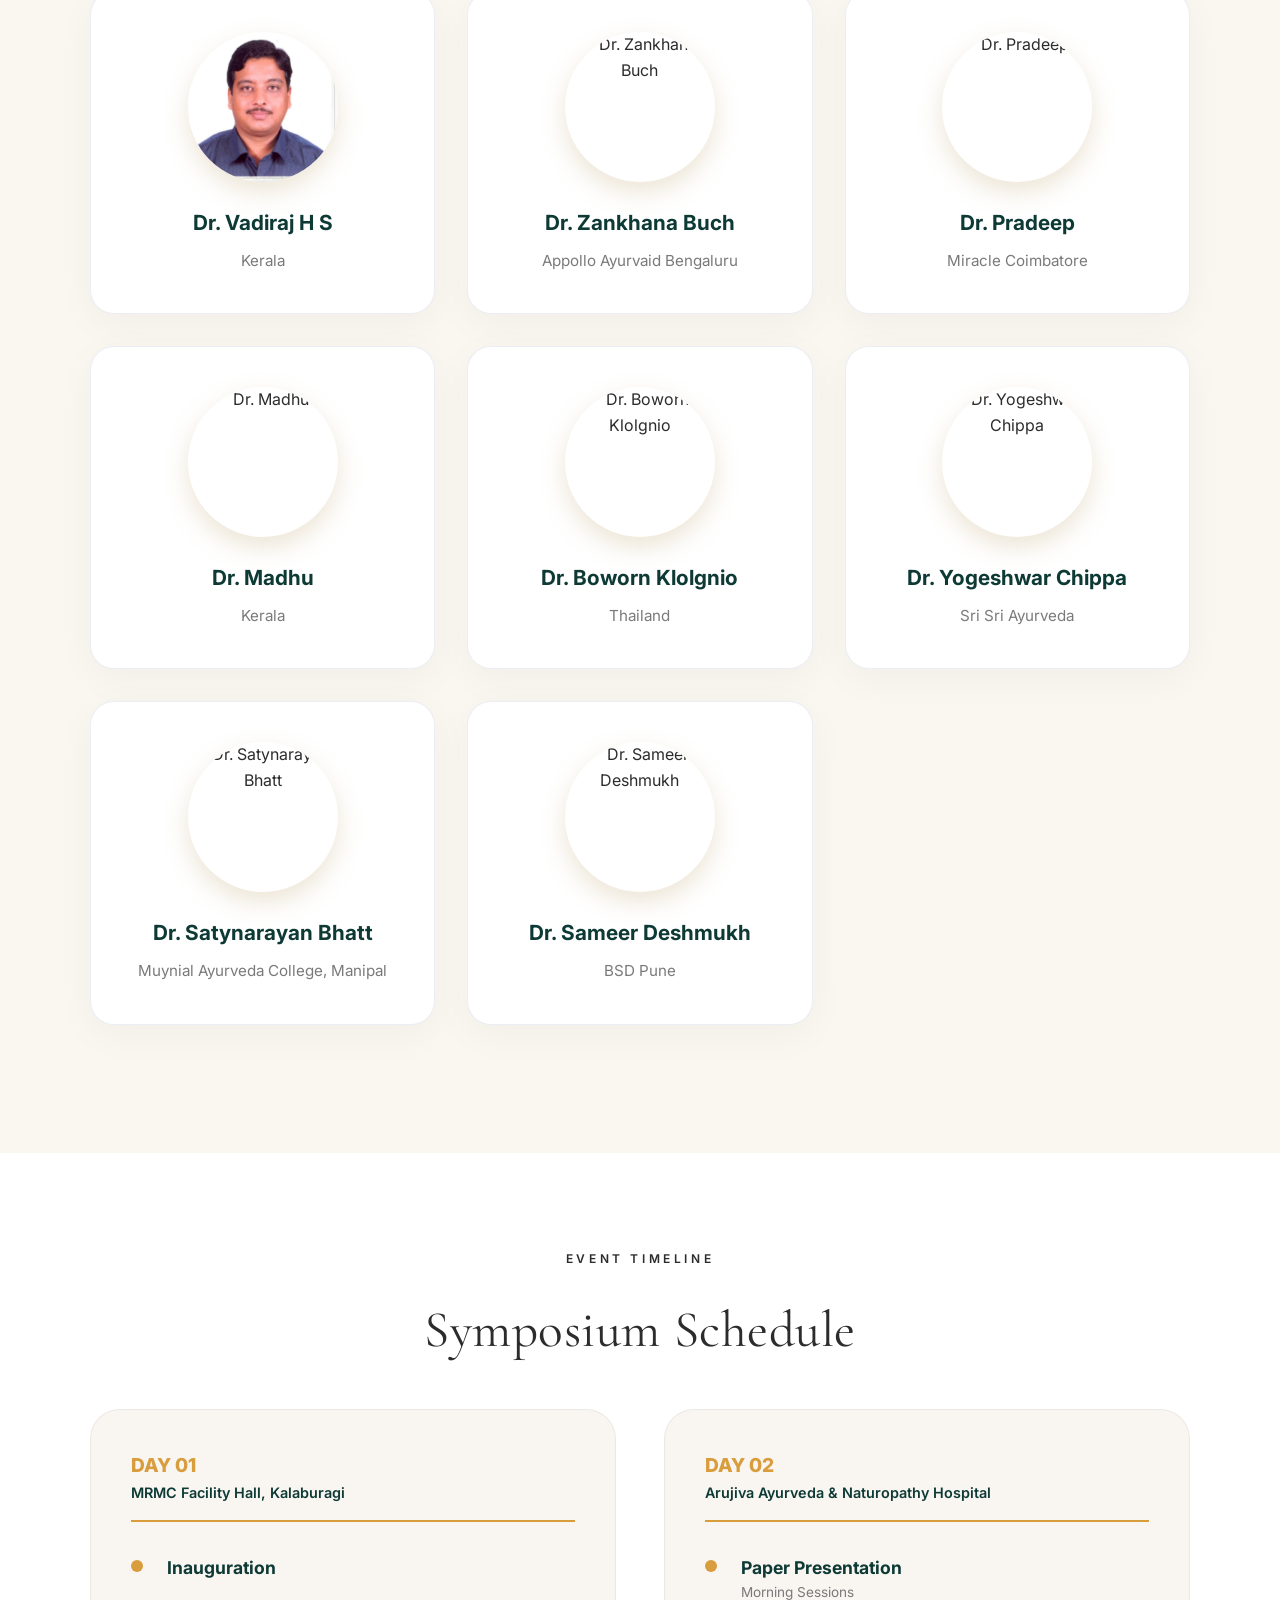
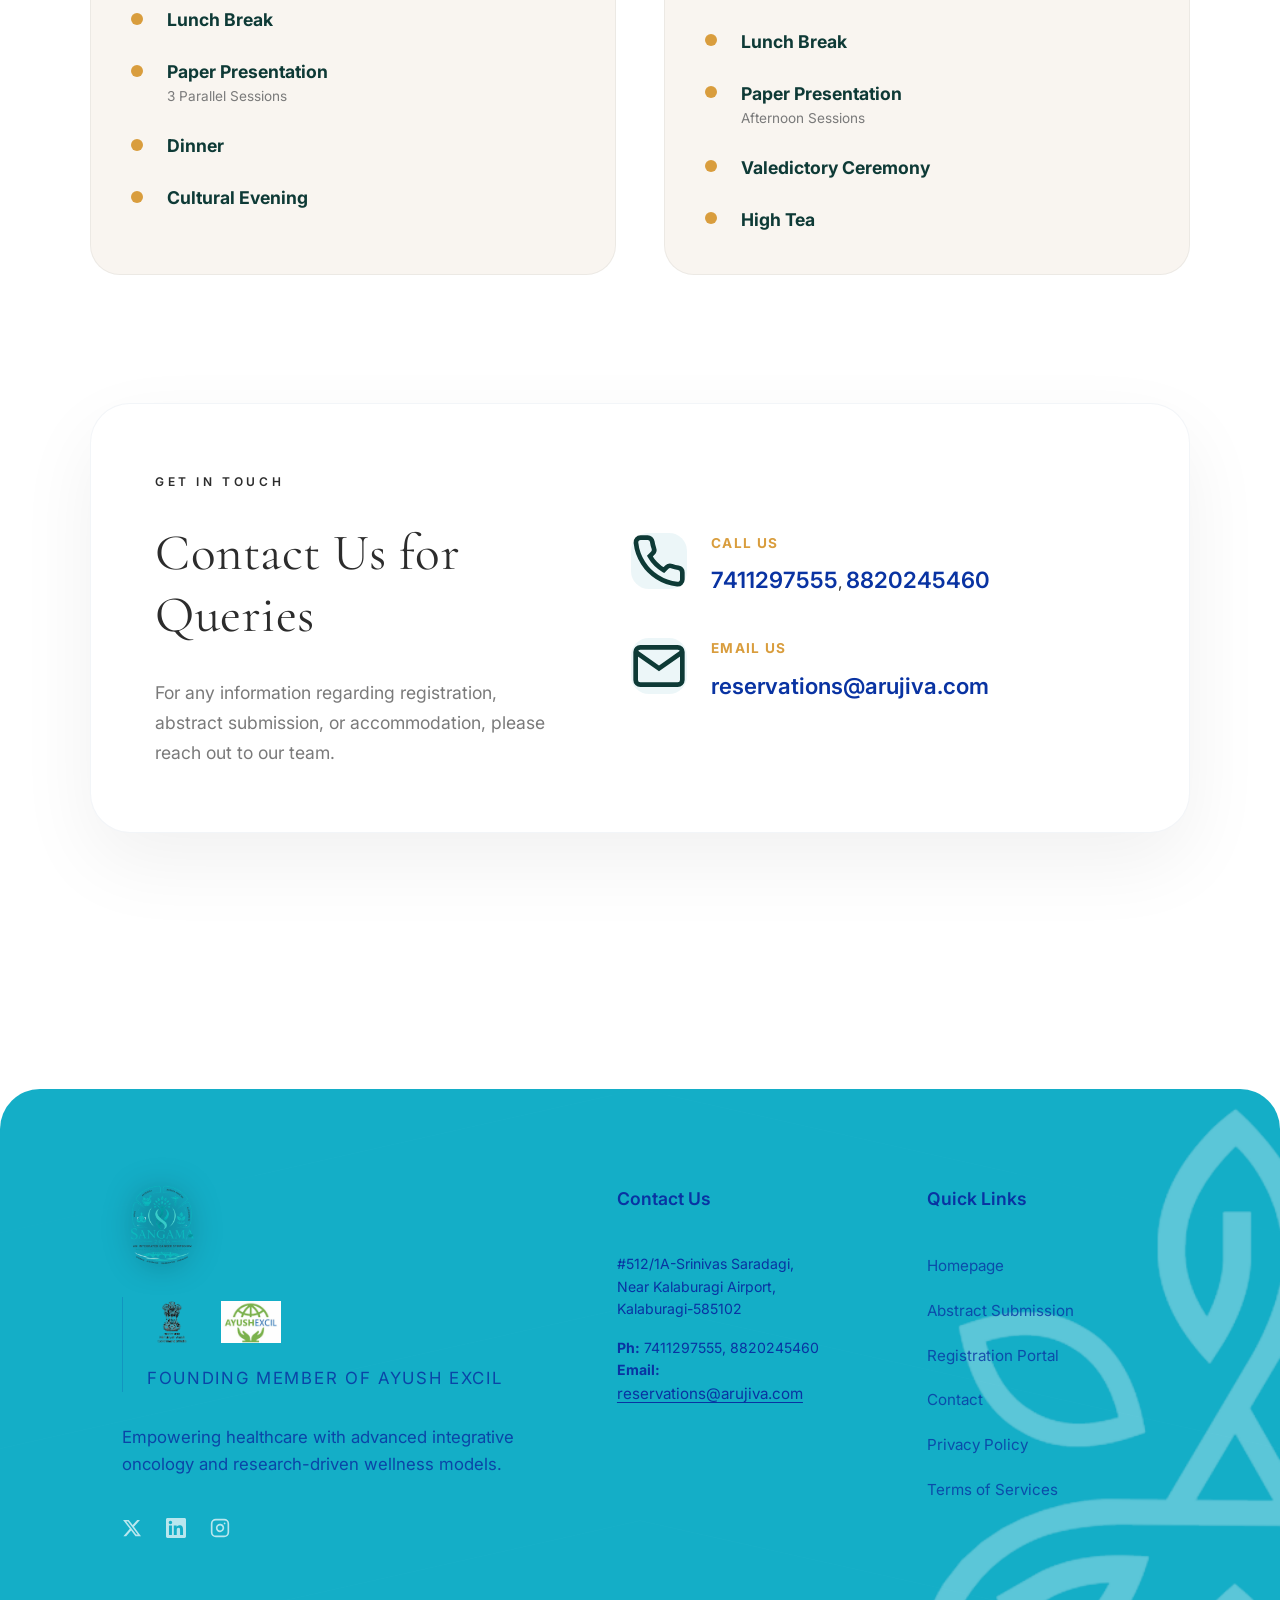
==== commit 99bd4885: "Add Contact nav button and premium Contact Us section below schedule" ====
--- a/index.html
+++ b/index.html
@@ -39,6 +39,7 @@
         <li><a href="index.html#about-sangama">About</a></li>
         <li><a href="index.html#committee">Committee</a></li>
         <li><a href="index.html#schedule">Schedule</a></li>
+        <li><a href="index.html#contact-connect">Contact</a></li>
       </ul>
 
       <div class="header-actions">
@@ -674,6 +675,39 @@
         </div>
       </div>
     </div>
+  <!-- Connect Section -->
+  <section class="connect-section reveal" id="contact-connect">
+    <div class="info-container">
+      <div class="connect-card">
+        <div class="connect-grid">
+          <div class="connect-info">
+            <span class="info-label">Get in Touch</span>
+            <h2 class="info-heading">Contact Us for Queries</h2>
+            <p>For any information regarding registration, abstract submission, or accommodation, please reach out to our team.</p>
+          </div>
+          <div class="connect-links">
+            <div class="connect-item">
+              <div class="connect-icon">
+                <svg viewBox="0 0 24 24" fill="none" stroke="currentColor" stroke-width="2"><path d="M22 16.92v3a2 2 0 0 1-2.18 2 19.79 19.79 0 0 1-8.63-3.07 19.5 19.5 0 0 1-6-6 19.79 19.79 0 0 1-3.07-8.67A2 2 0 0 1 4.11 2h3a2 2 0 0 1 2 1.72 12.84 12.84 0 0 0 .7 2.81 2 2 0 0 1-.45 2.11L8.09 9.91a16 16 0 0 0 6 6l1.27-1.27a2 2 0 0 1 2.11-.45 12.84 12.84 0 0 0 2.81.7A2 2 0 0 1 22 16.92z"></path></svg>
+              </div>
+              <div class="connect-detail">
+                <span>Call Us</span>
+                <a href="tel:+917411297555">7411297555</a>, <a href="tel:+918820245460">8820245460</a>
+              </div>
+            </div>
+            <div class="connect-item">
+              <div class="connect-icon">
+                <svg viewBox="0 0 24 24" fill="none" stroke="currentColor" stroke-width="2"><path d="M4 4h16c1.1 0 2 .9 2 2v12c0 1.1-.9 2-2 2H4c-1.1 0-2-.9-2-2V6c0-1.1.9-2 2-2z"></path><polyline points="22,6 12,13 2,6"></polyline></svg>
+              </div>
+              <div class="connect-detail">
+                <span>Email Us</span>
+                <a href="mailto:reservations@arujiva.com">reservations@arujiva.com</a>
+              </div>
+            </div>
+          </div>
+        </div>
+      </div>
+    </div>
   </section>
 
   <!-- ATARAXIS Style Footer -->
@@ -742,6 +776,7 @@
             <li><a href="index.html">Homepage</a></li>
             <li><a href="abstract.html">Abstract Submission</a></li>
             <li><a href="register.html">Registration Portal</a></li>
+            <li><a href="#contact-connect">Contact</a></li>
             <li><a href="#">Privacy Policy</a></li>
             <li><a href="#">Terms of Services</a></li>
           </ul>
--- a/index.css
+++ b/index.css
@@ -1915,3 +1915,97 @@
     gap: 3rem;
   }
 }
+
+/* Connect Section */
+.connect-section {
+  padding: 8rem 2rem;
+  background: var(--ata-cream-dark);
+}
+
+.connect-card {
+  background: var(--white);
+  border-radius: 40px;
+  padding: 4rem;
+  box-shadow: 0 30px 80px rgba(0,0,0,0.06);
+  border: 1px solid rgba(11, 58, 122, 0.05);
+}
+
+.connect-grid {
+  display: grid;
+  grid-template-columns: 1fr 1.2fr;
+  gap: 4rem;
+  align-items: center;
+}
+
+.connect-info p {
+  font-size: 1.1rem;
+  line-height: 1.7;
+  color: var(--ata-text-light);
+  margin-top: 1.5rem;
+}
+
+.connect-links {
+  display: flex;
+  flex-direction: column;
+  gap: 2.5rem;
+}
+
+.connect-item {
+  display: flex;
+  align-items: flex-start;
+  gap: 1.5rem;
+}
+
+.connect-icon {
+  width: 3.5rem;
+  height: 3.5rem;
+  background: rgba(14, 136, 160, 0.08);
+  border-radius: 18px;
+  display: flex;
+  align-items: center;
+  justify-content: center;
+  color: var(--ata-teal);
+  flex-shrink: 0;
+  transition: all 0.3s ease;
+}
+
+.connect-item:hover .connect-icon {
+  background: var(--ata-teal);
+  color: white;
+  transform: translateY(-3px);
+}
+
+.connect-detail span {
+  display: block;
+  font-size: 0.85rem;
+  text-transform: uppercase;
+  letter-spacing: 0.1em;
+  color: var(--ata-gold);
+  font-weight: 700;
+  margin-bottom: 0.5rem;
+}
+
+.connect-detail a {
+  font-size: 1.4rem;
+  font-weight: 600;
+  color: #0933a2;
+  text-decoration: none;
+  transition: color 0.3s ease;
+}
+
+.connect-detail a:hover {
+  color: var(--ata-teal);
+}
+
+@media (max-width: 992px) {
+  .connect-grid {
+    grid-template-columns: 1fr;
+    gap: 3rem;
+  }
+  .connect-card {
+    padding: 2.5rem;
+  }
+  .connect-detail a {
+    font-size: 1.2rem;
+  }
+}
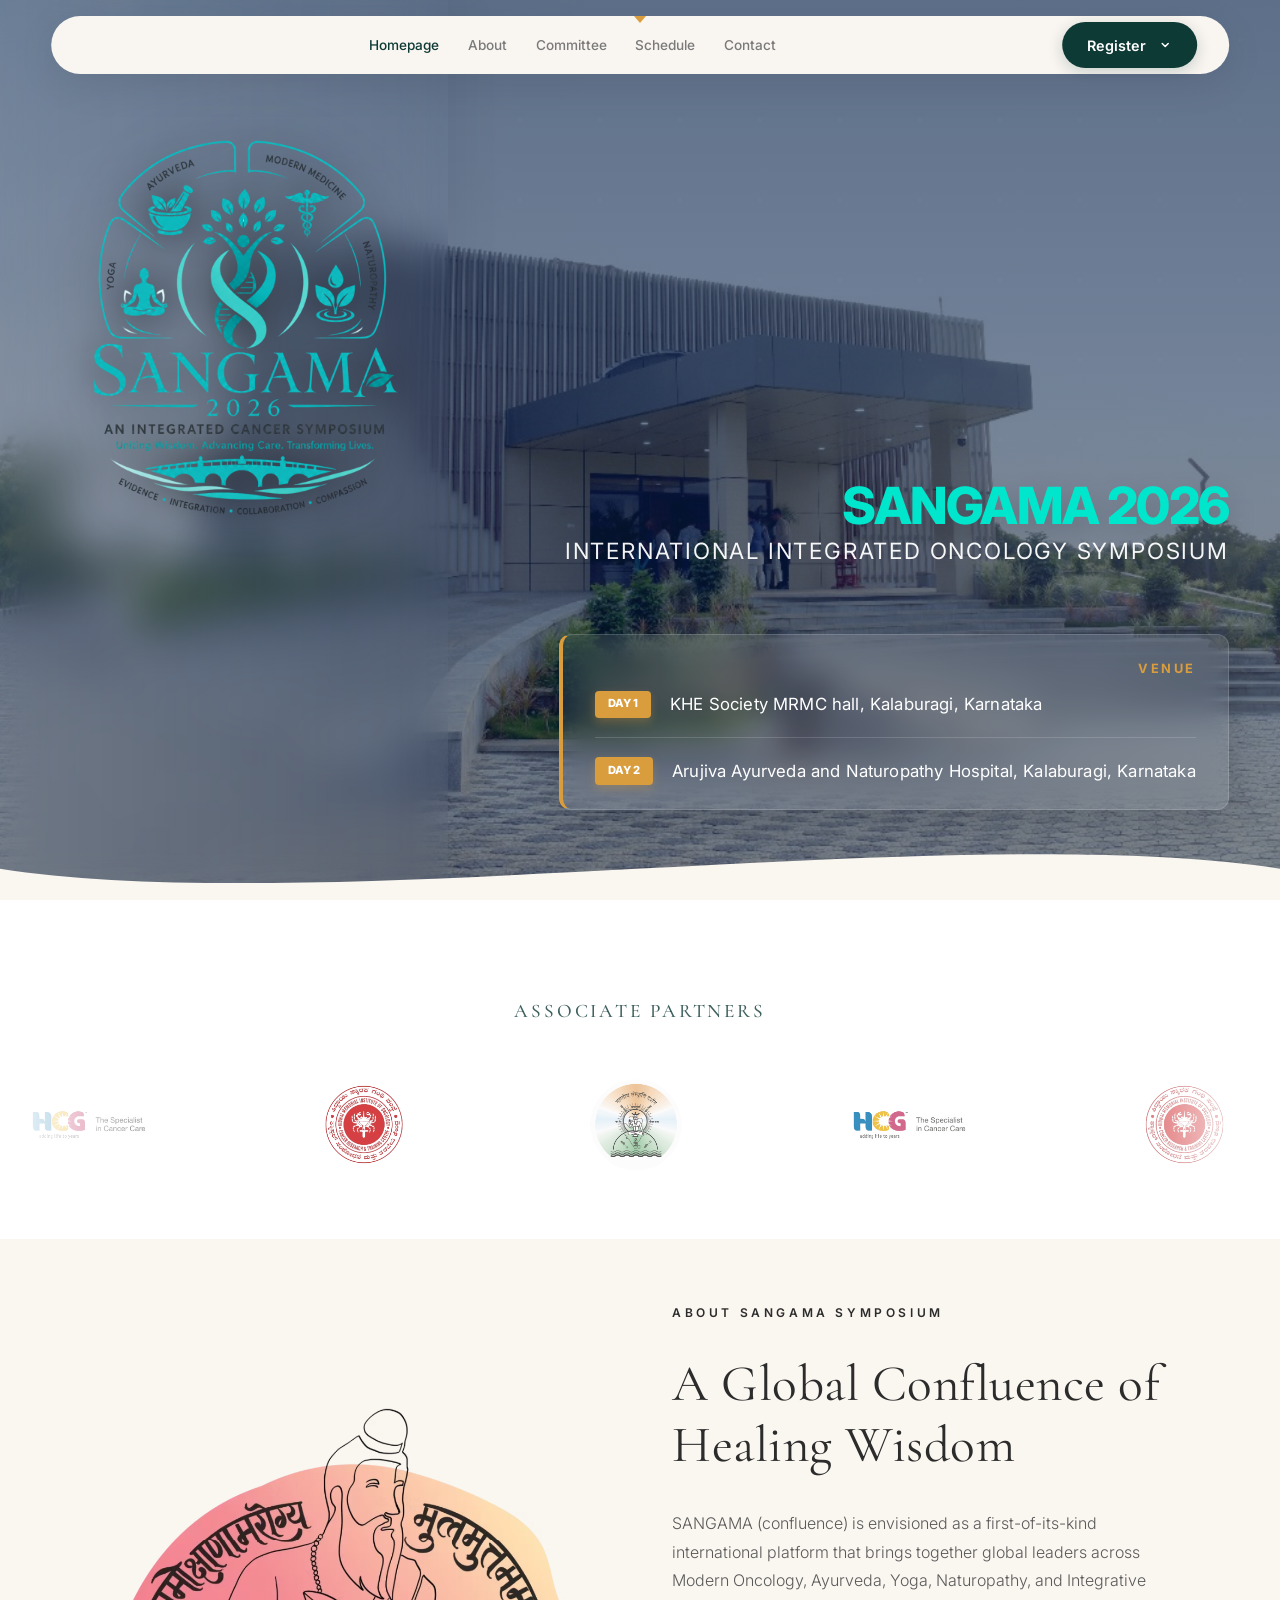
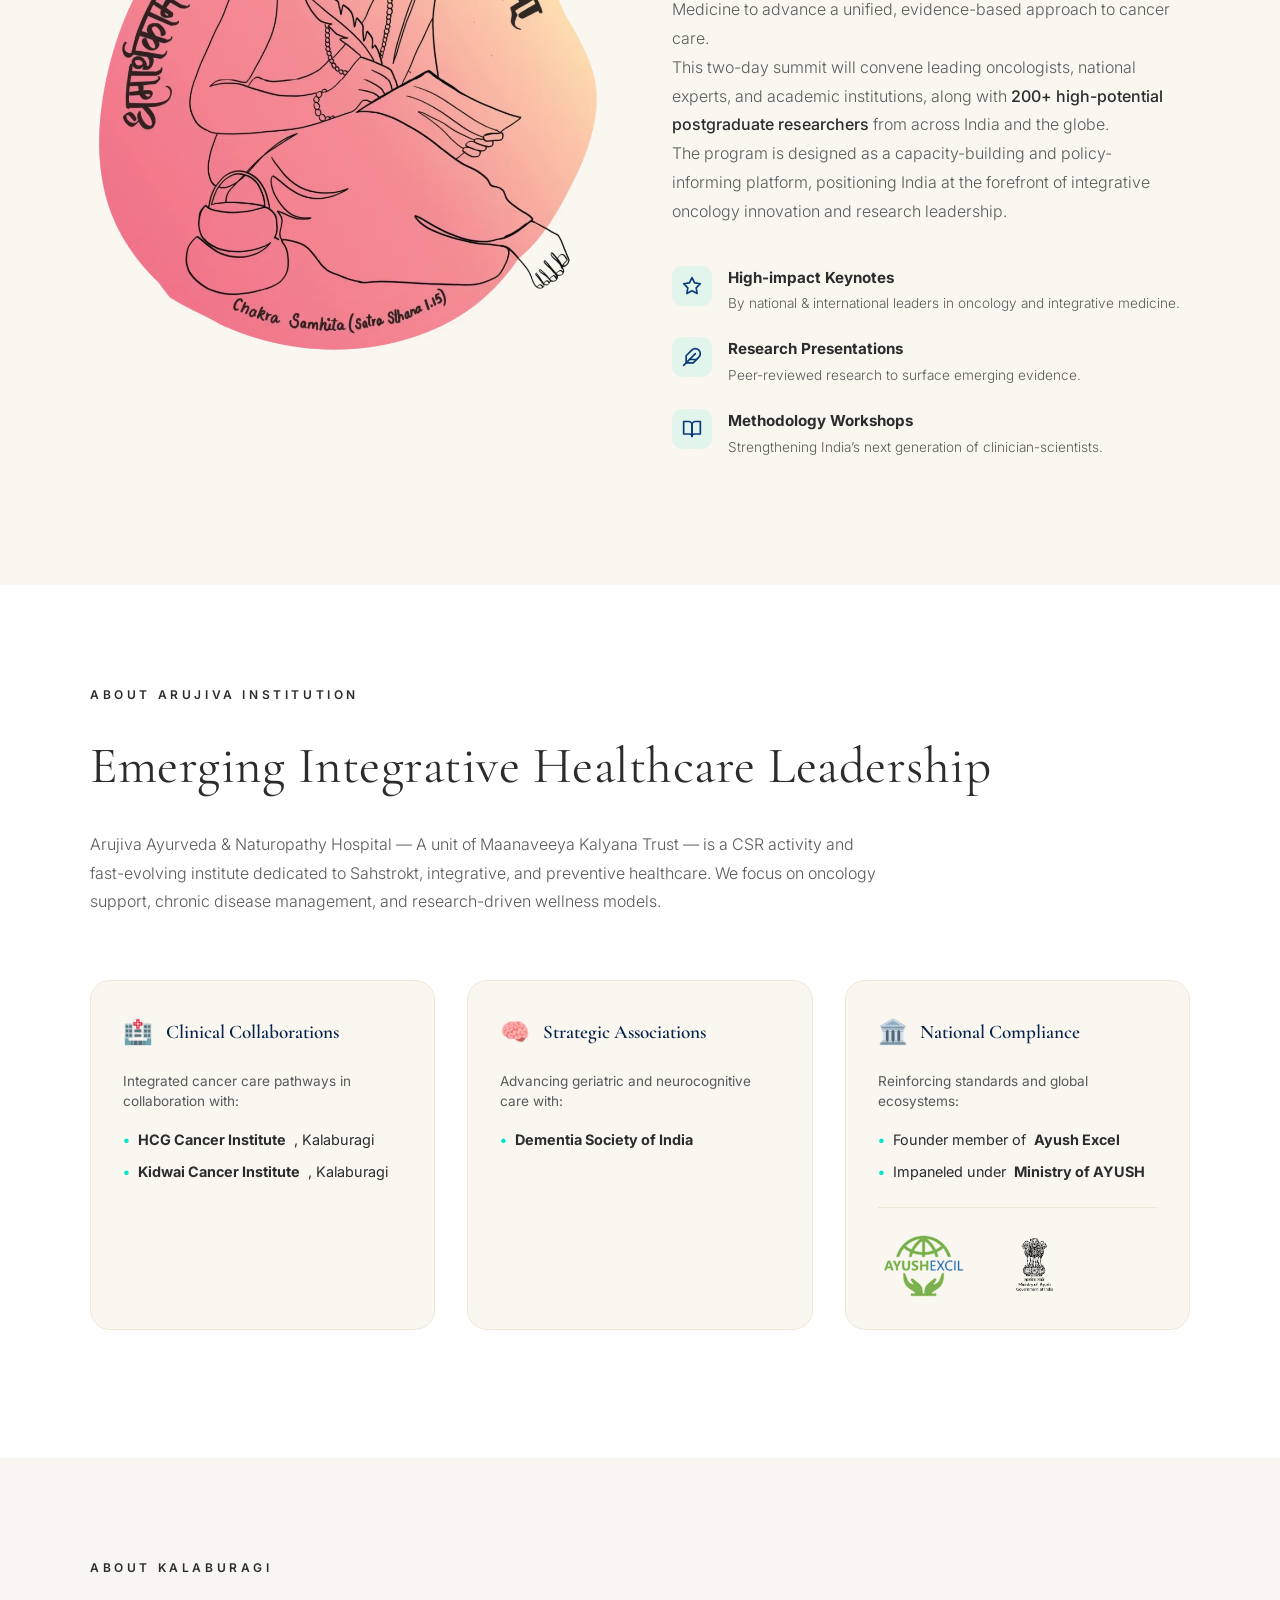
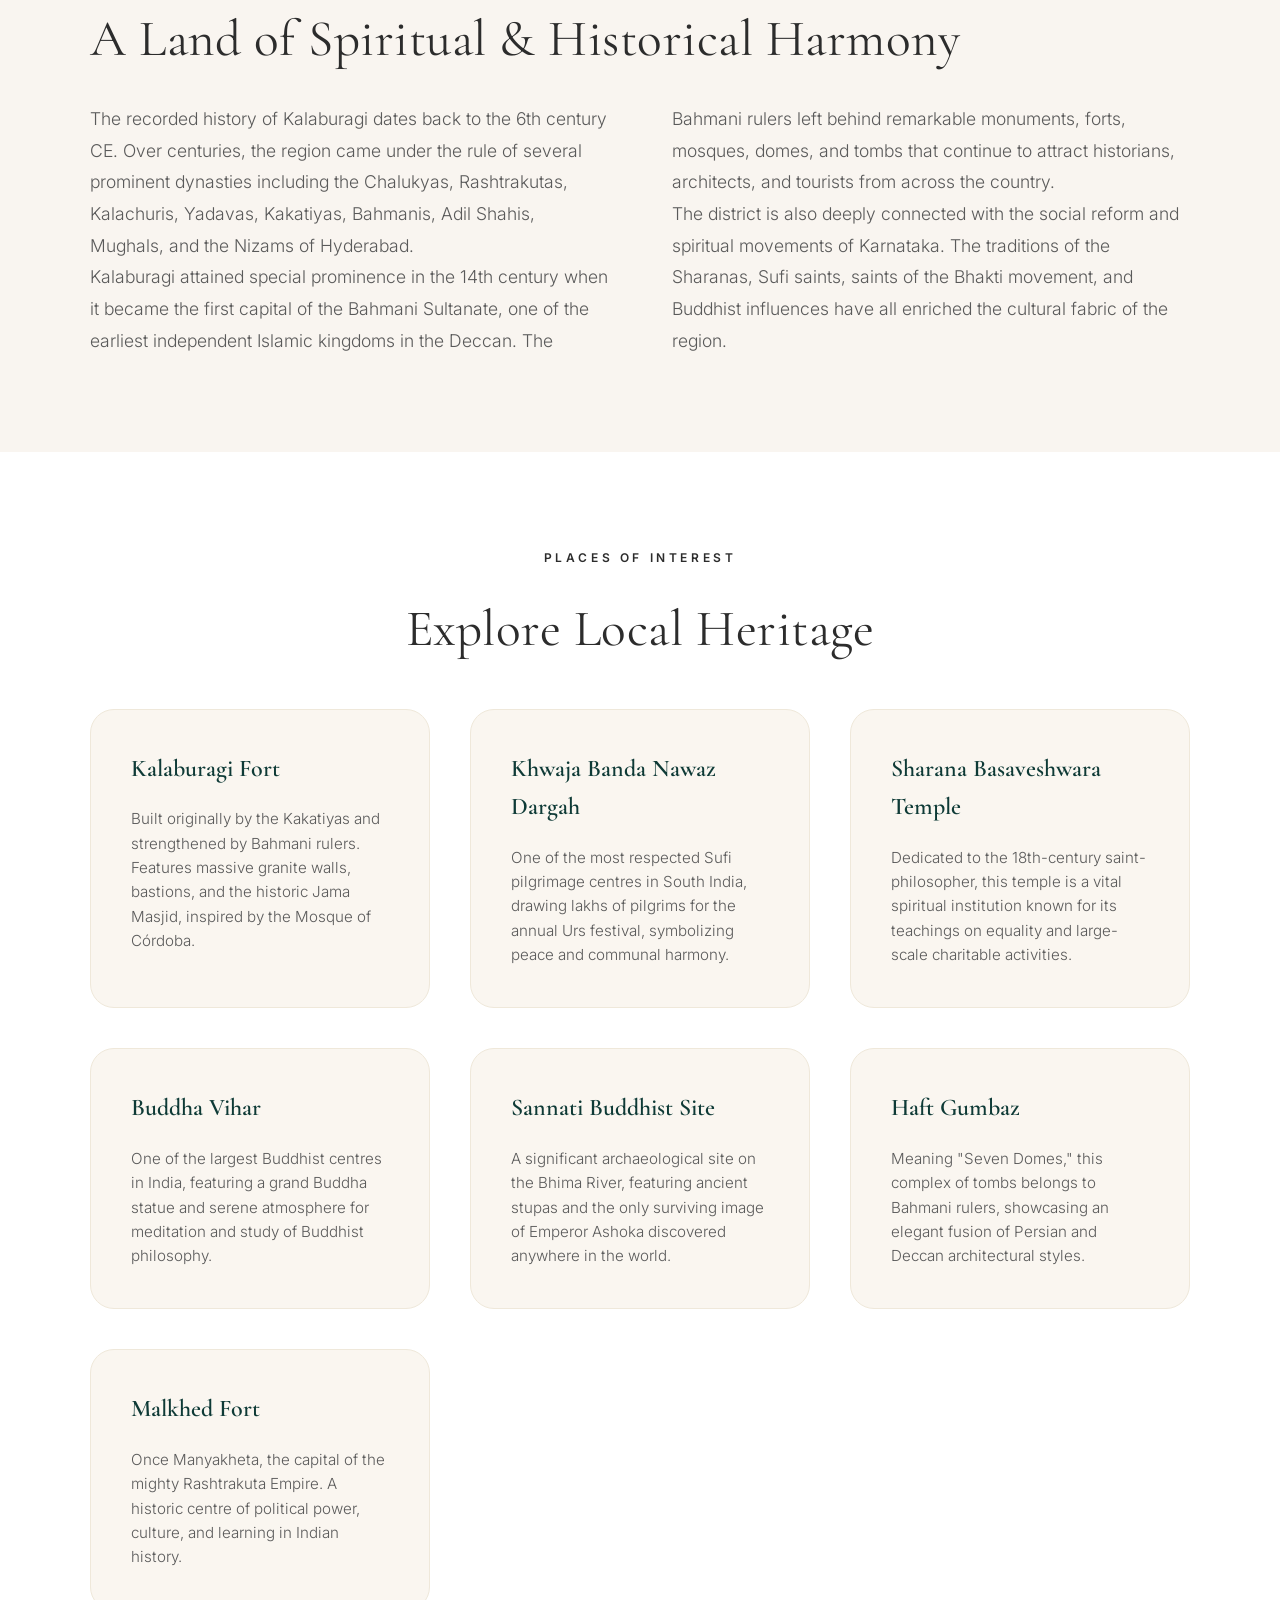
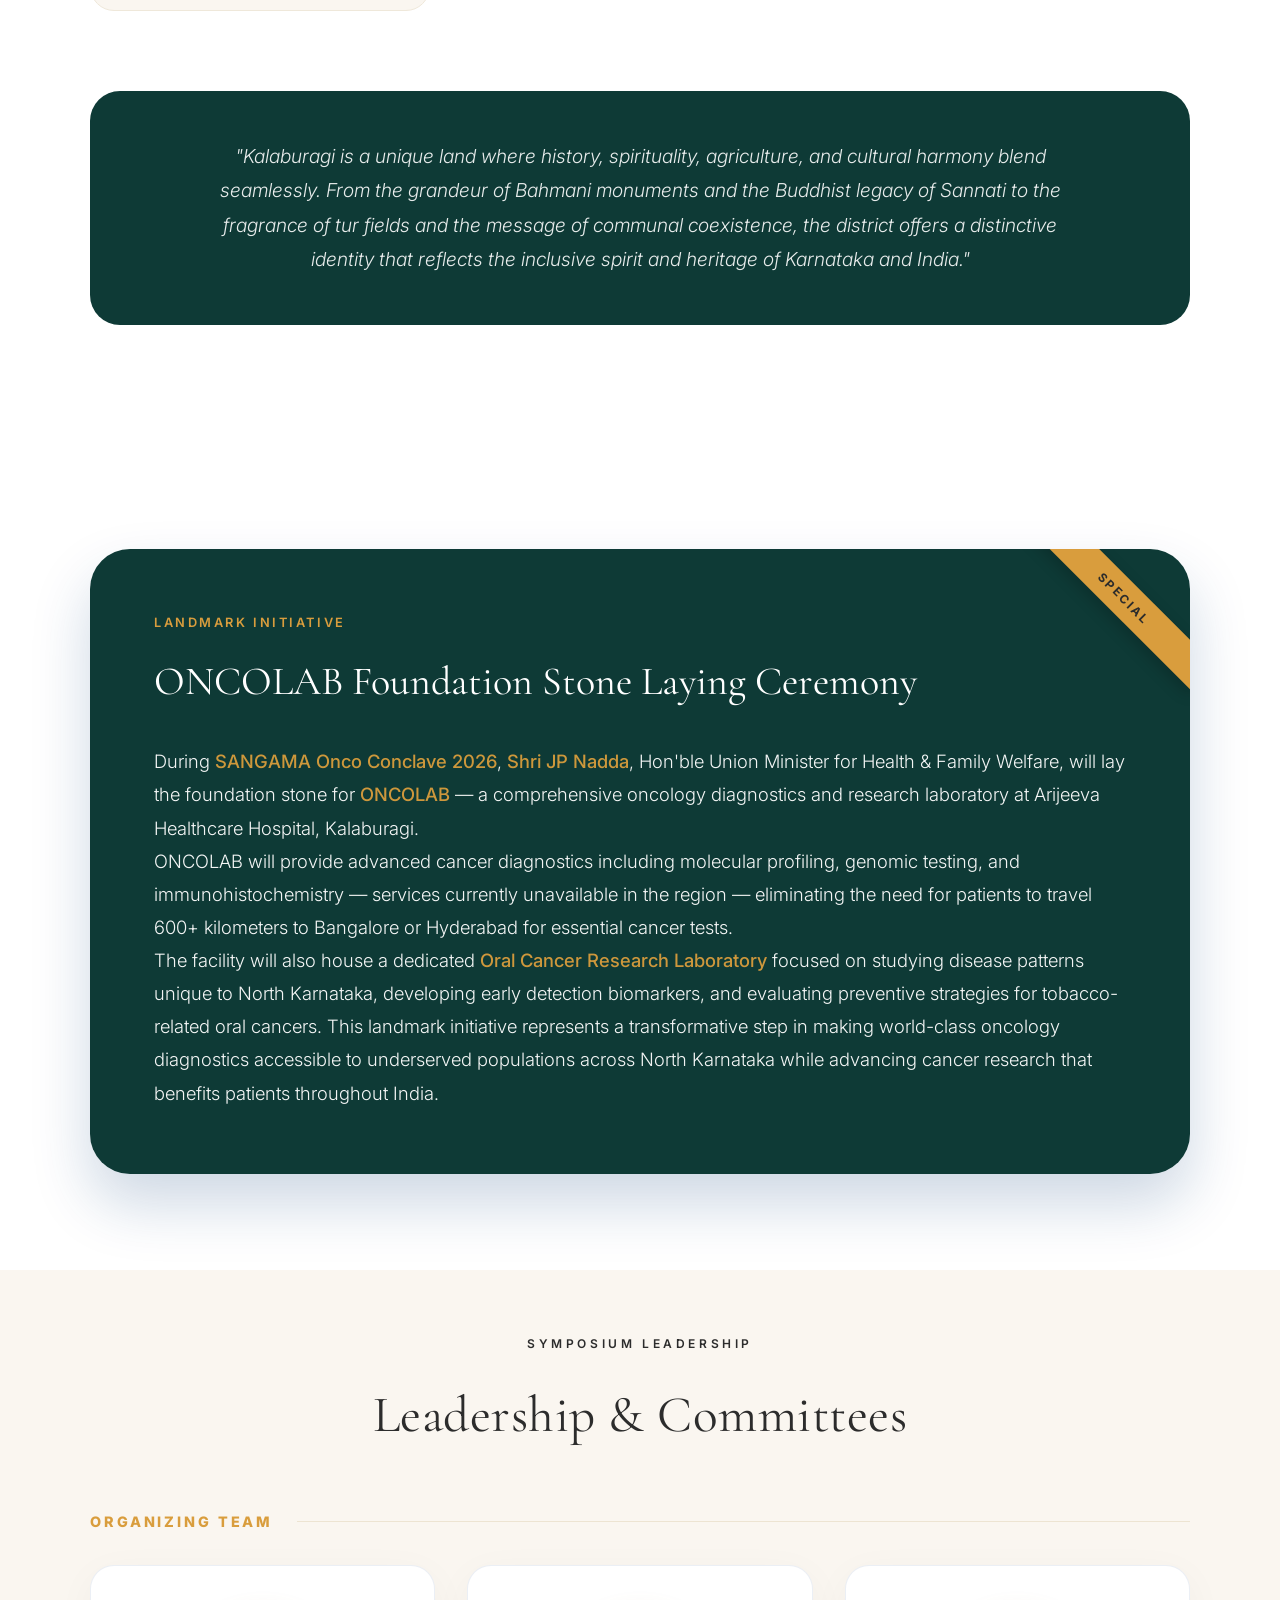
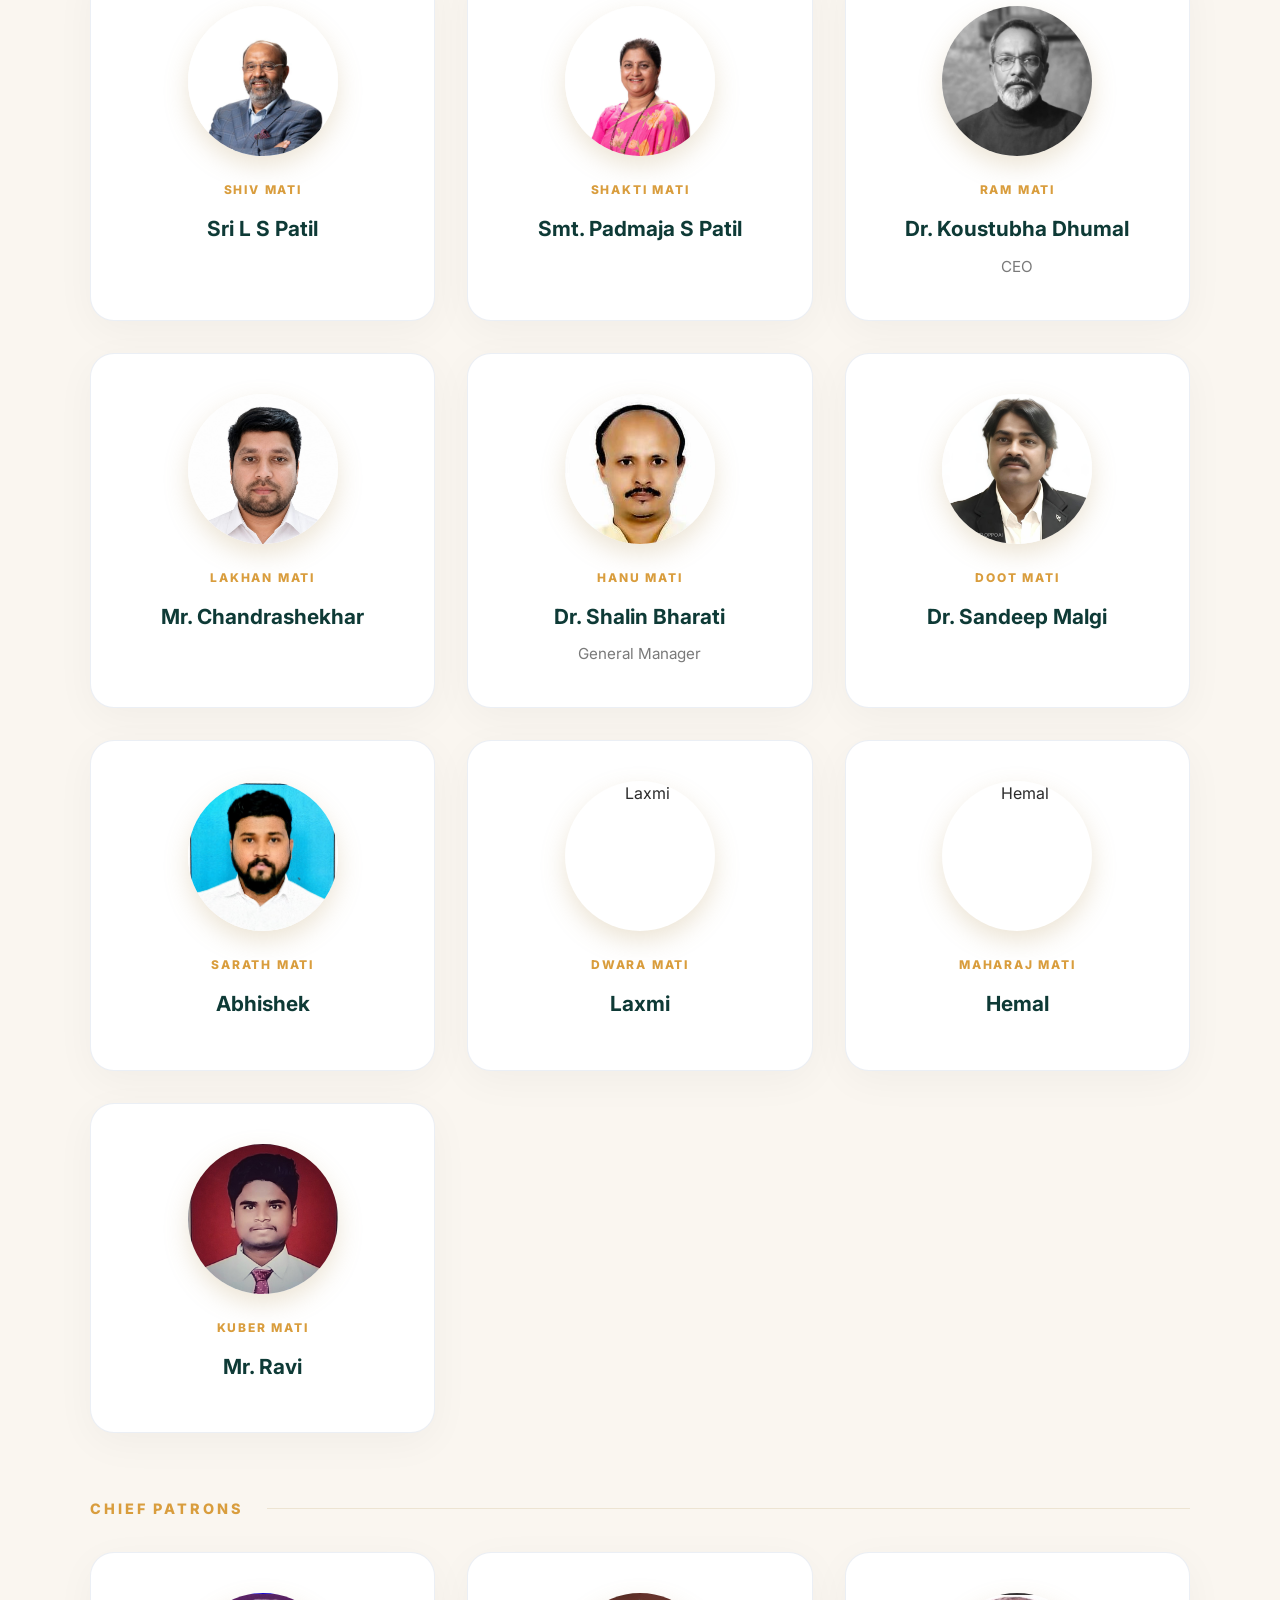
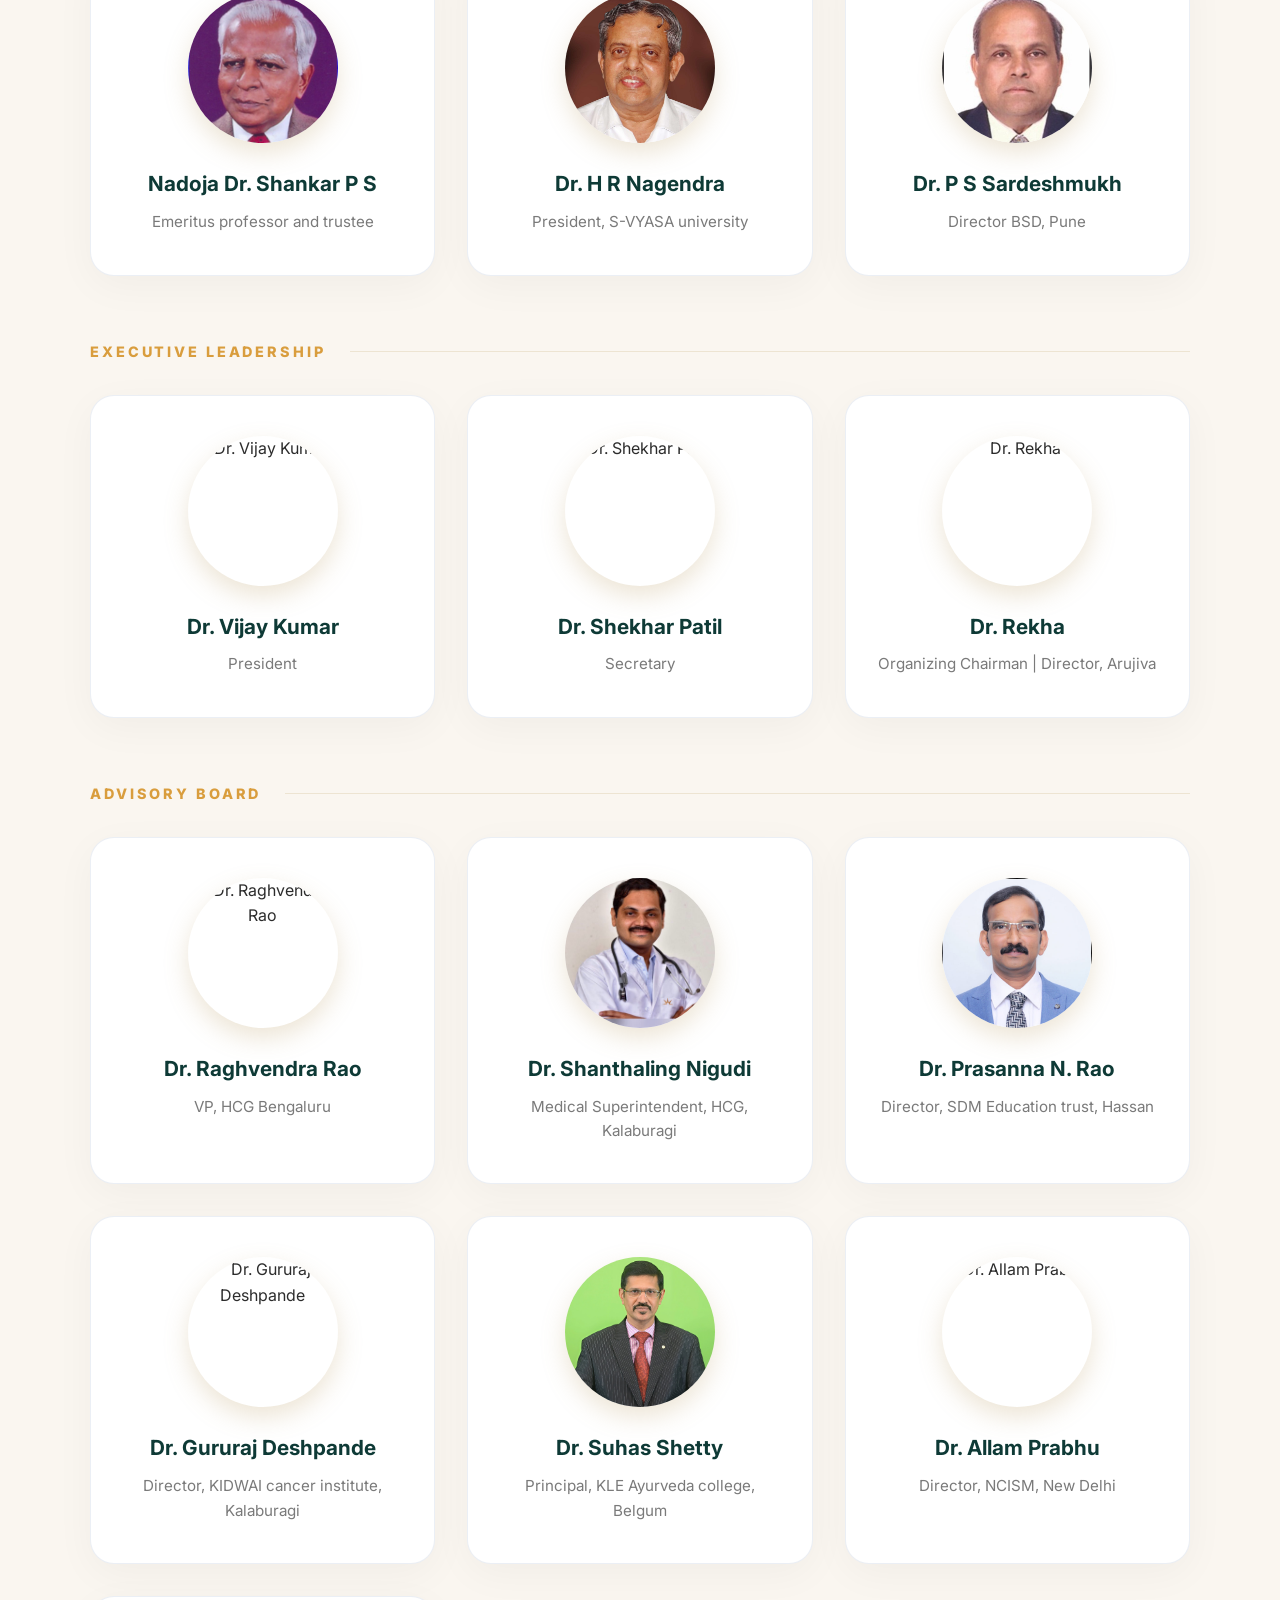
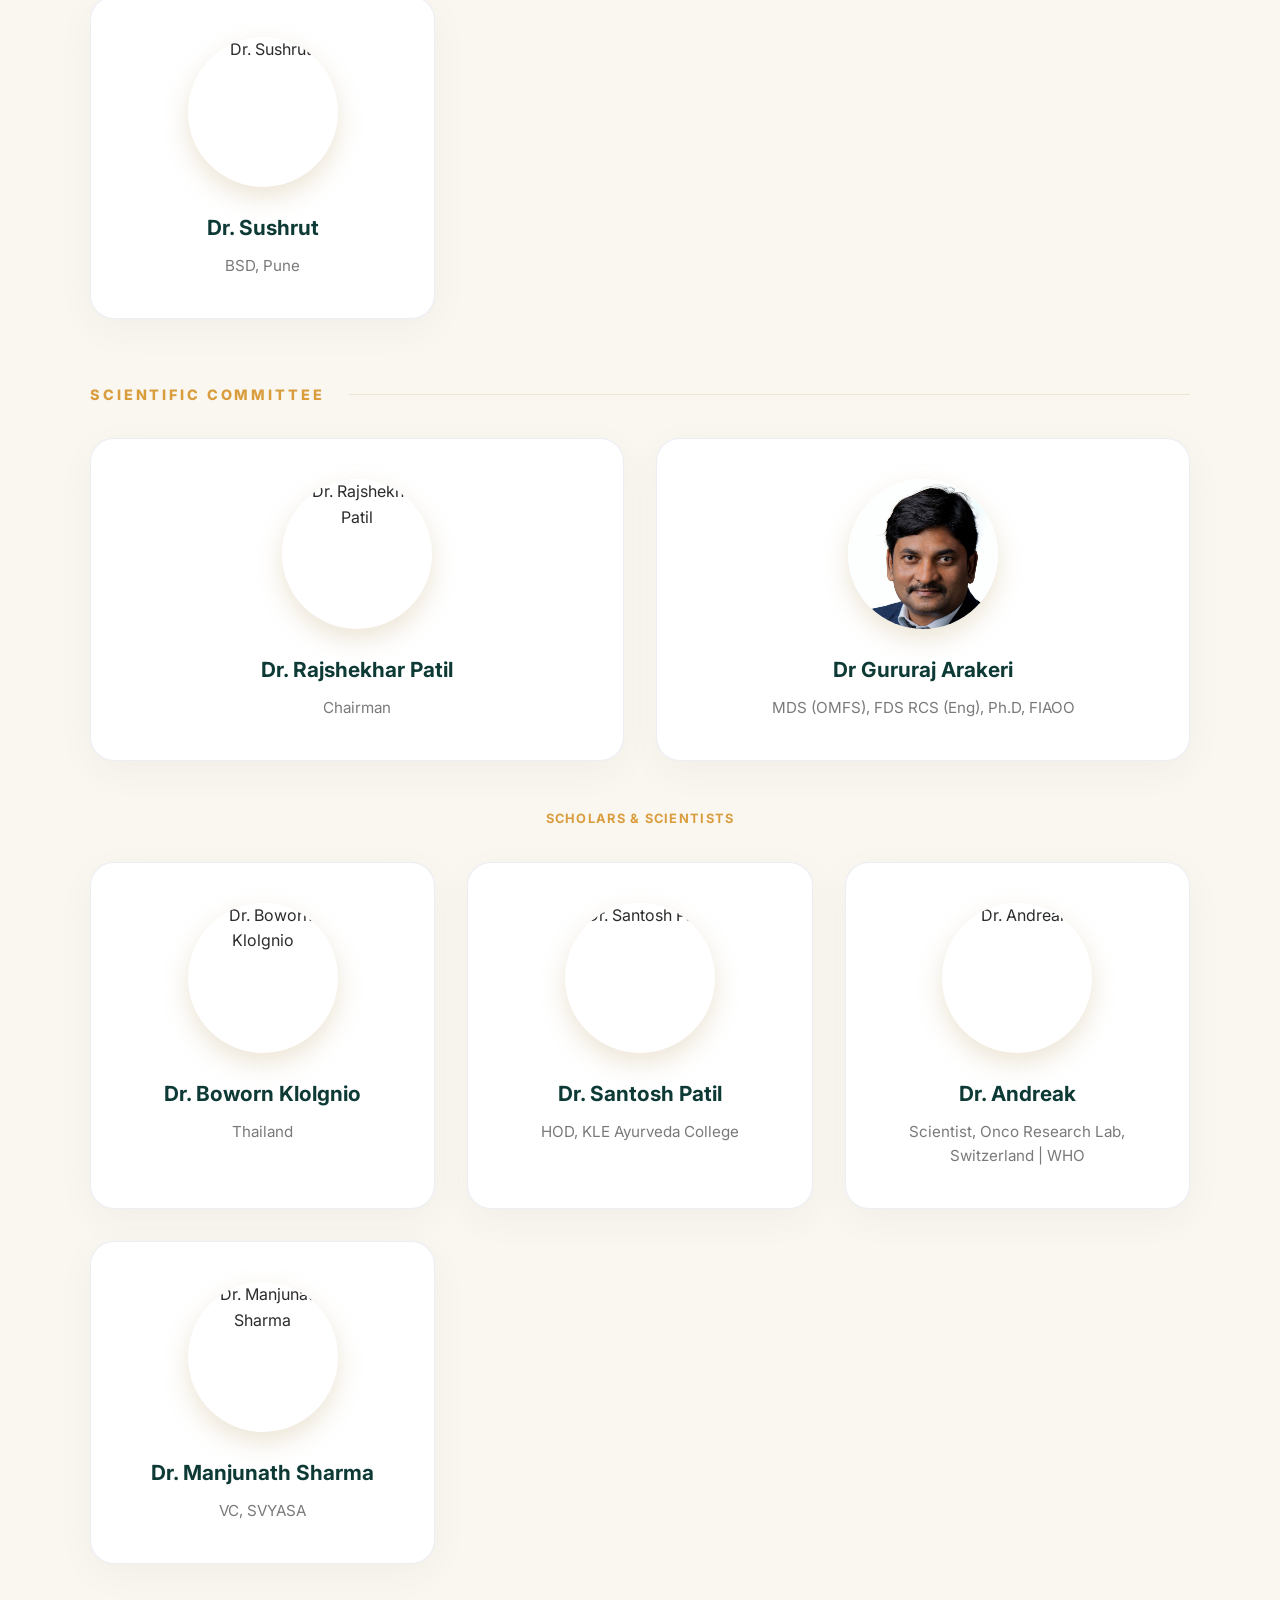
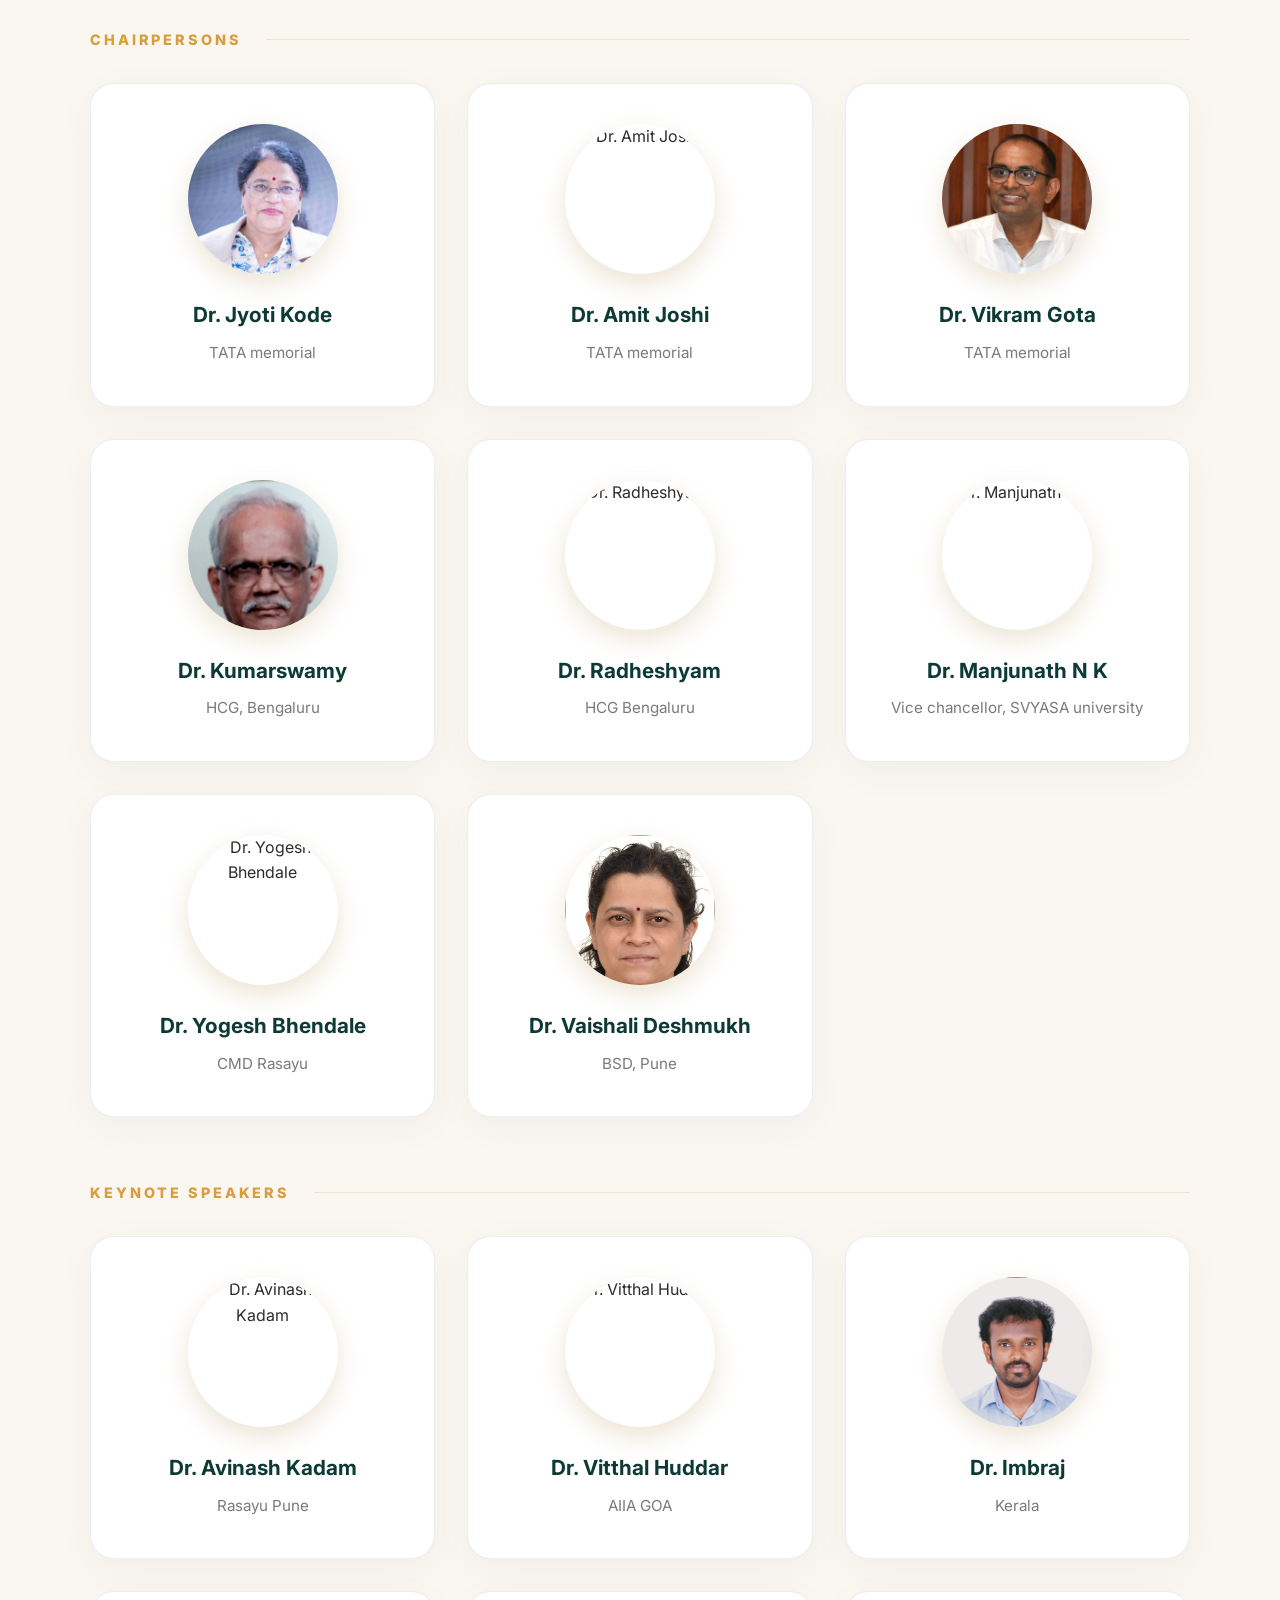
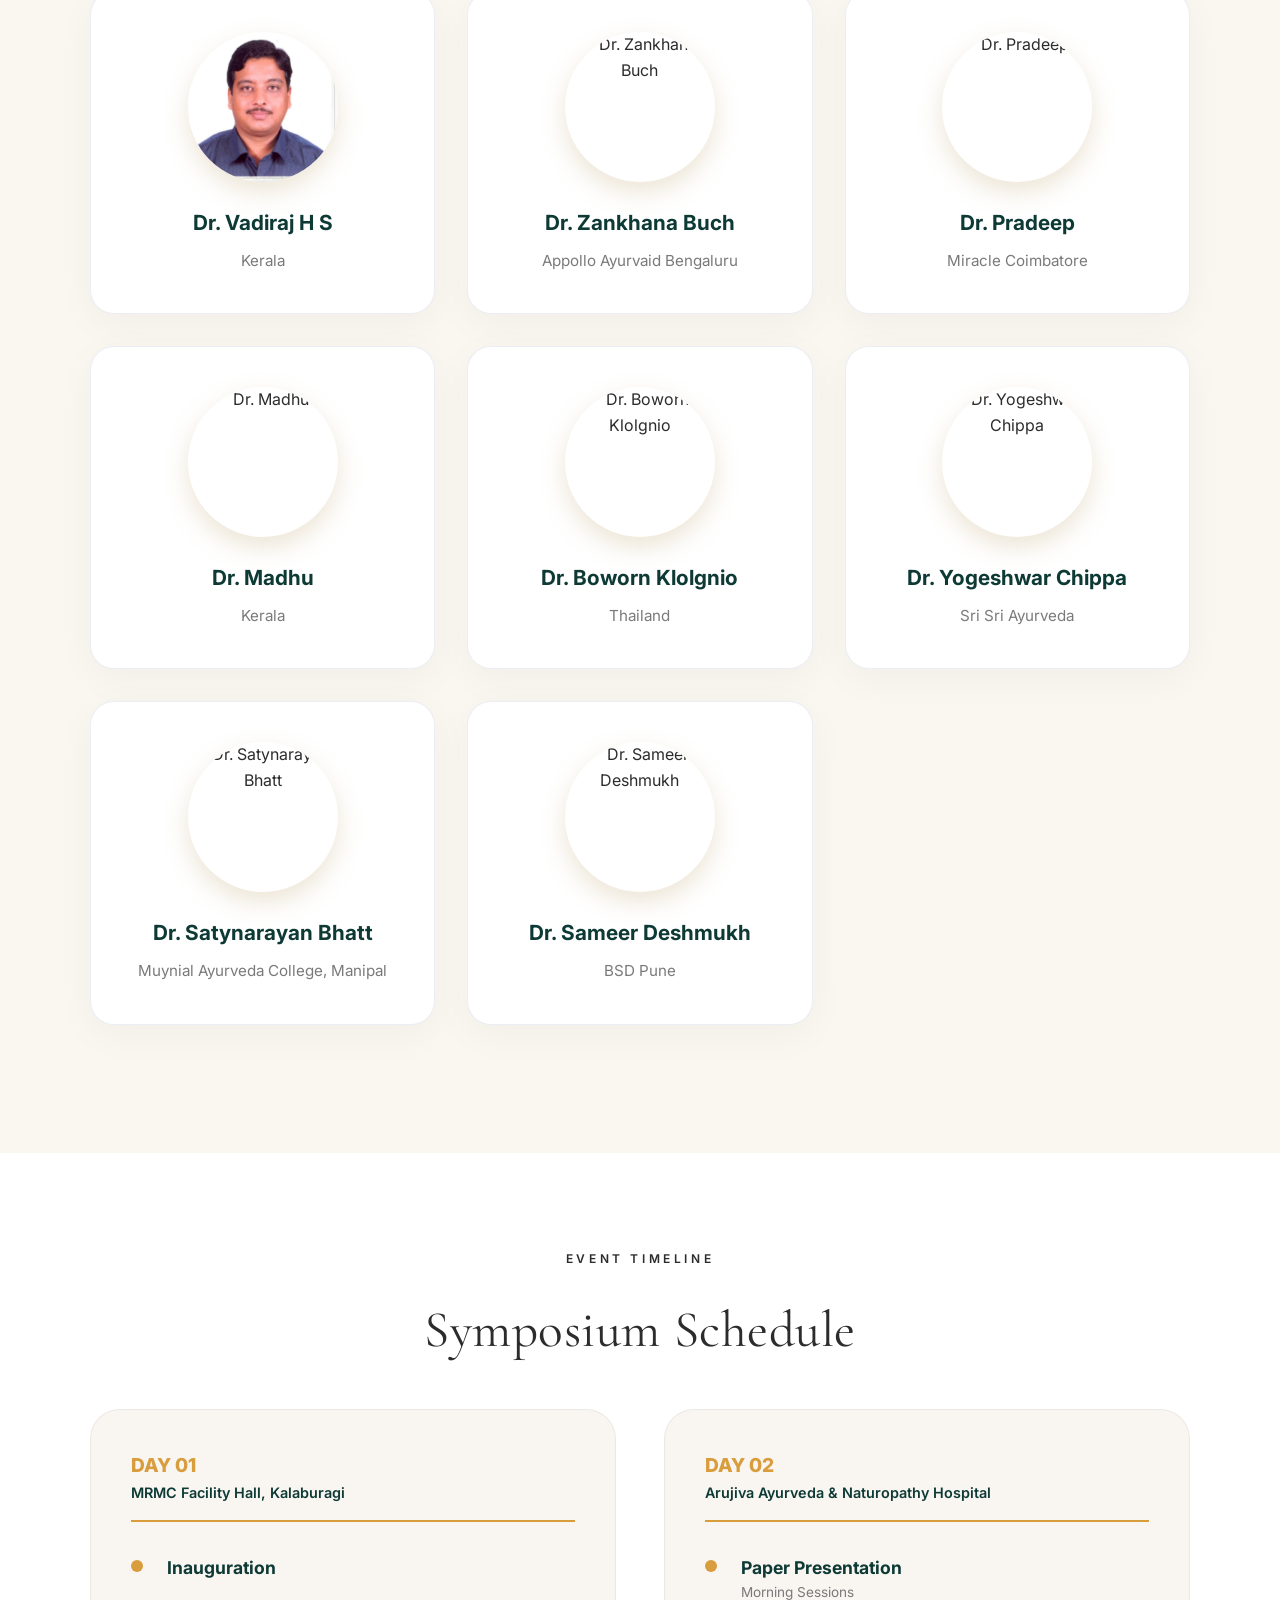
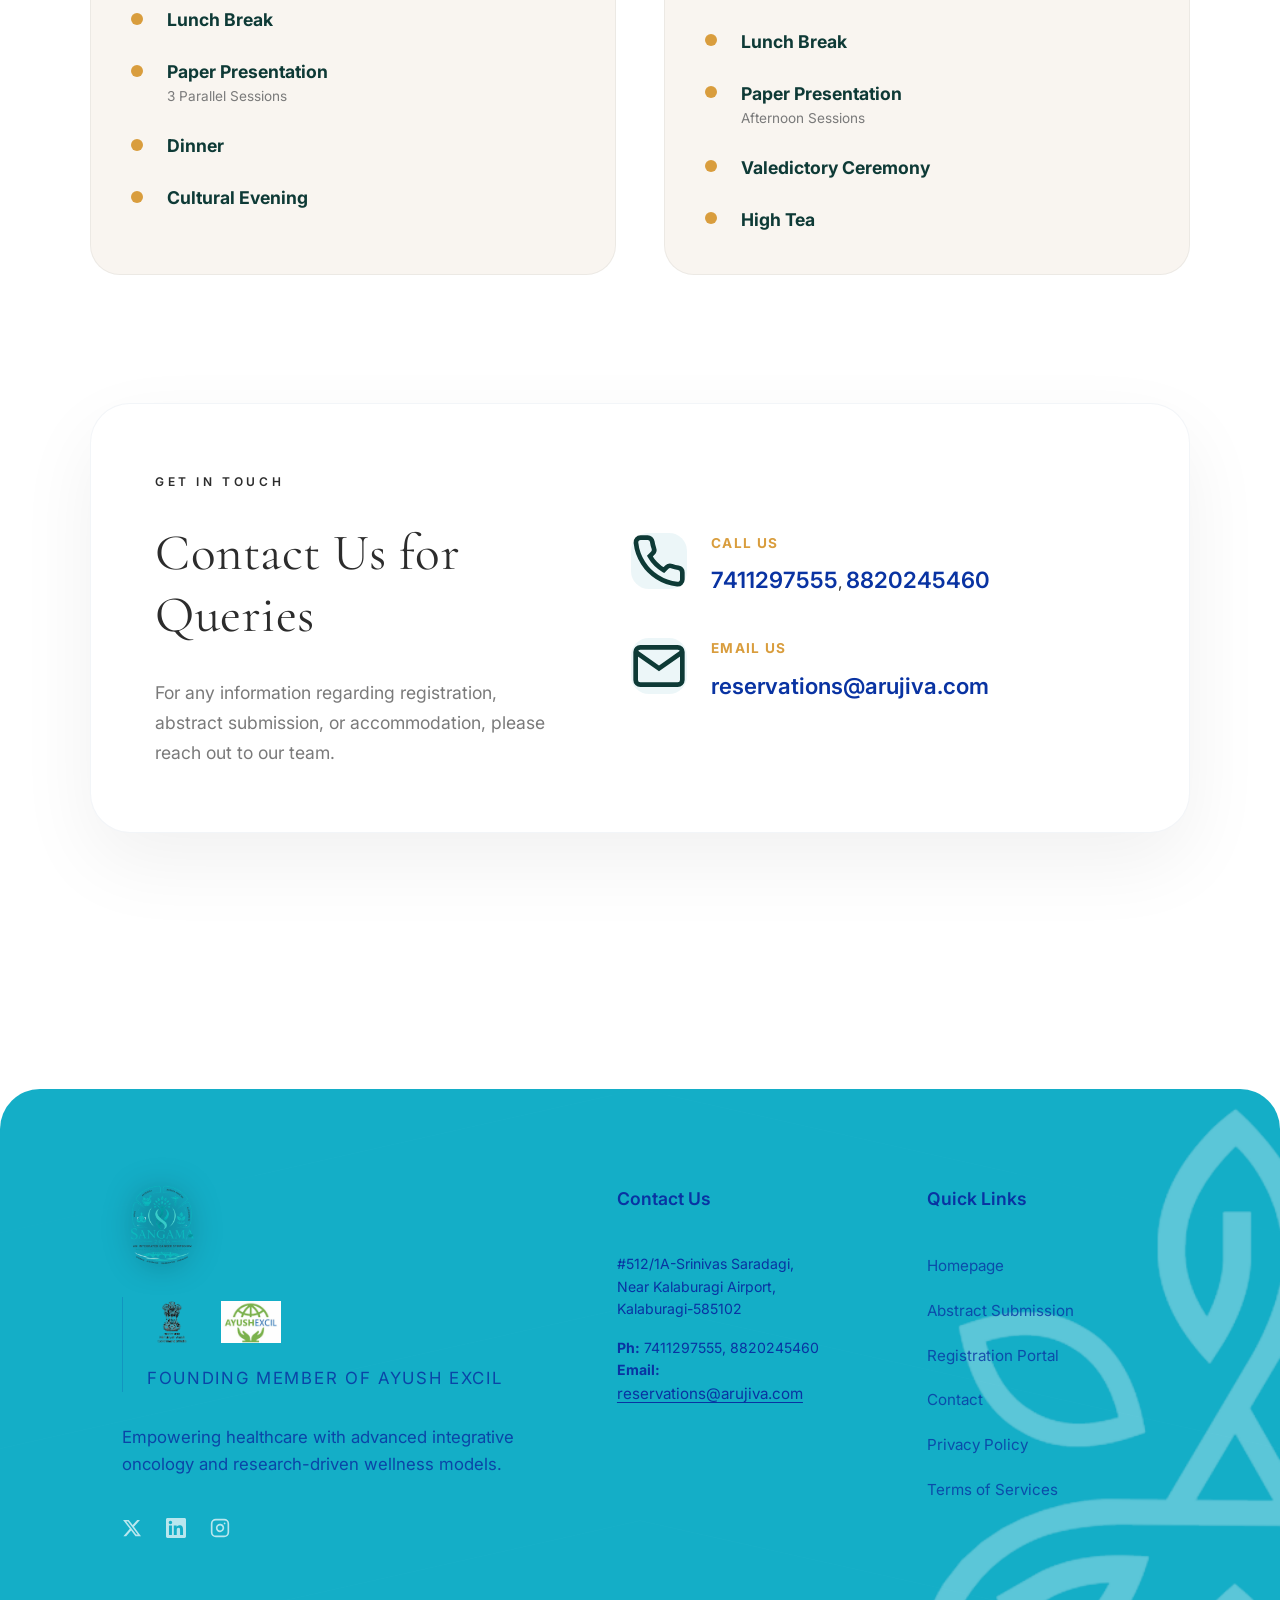
==== commit 2818fe87: "Replace separate nav buttons with a unified Register dropdown containing Submit Abstract and Registe" ====
--- a/index.html
+++ b/index.html
@@ -43,12 +43,24 @@
       </ul>
 
       <div class="header-actions">
-        <a href="abstract.html" class="btn-nav btn-nav-outline">
-          <span>Submit Abstract</span>
-        </a>
-        <a href="register.html" class="btn-nav btn-nav-primary">
-          <span>Register Now</span>
-        </a>
+        <div class="nav-dropdown">
+          <a href="#" class="btn-nav btn-nav-primary btn-nav-dropdown">
+            <span>Register</span>
+            <svg viewBox="0 0 24 24" fill="none" stroke="currentColor" stroke-width="3" stroke-linecap="round" stroke-linejoin="round">
+              <polyline points="6 9 12 15 18 9"></polyline>
+            </svg>
+          </a>
+          <div class="dropdown-menu">
+            <a href="register.html" class="dropdown-item">
+              <span>Register Now</span>
+              <svg width="14" height="14" viewBox="0 0 24 24" fill="none" stroke="currentColor" stroke-width="2"><path d="M5 12h14M12 5l7 7-7 7"/></svg>
+            </a>
+            <a href="abstract.html" class="dropdown-item">
+              <span>Submit Abstract</span>
+              <svg width="14" height="14" viewBox="0 0 24 24" fill="none" stroke="currentColor" stroke-width="2"><path d="M5 12h14M12 5l7 7-7 7"/></svg>
+            </a>
+          </div>
+        </div>
       </div>
     </nav>
 
--- a/index.css
+++ b/index.css
@@ -2009,3 +2009,73 @@
     font-size: 1.2rem;
   }
 }
+
+/* Nav Dropdown */
+.nav-dropdown {
+  position: relative;
+  display: inline-block;
+}
+
+.dropdown-menu {
+  position: absolute;
+  top: 100%;
+  right: 0;
+  background: var(--white);
+  min-width: 220px;
+  box-shadow: 0 15px 50px rgba(0,0,0,0.12);
+  border-radius: 16px;
+  padding: 0.75rem 0;
+  opacity: 0;
+  visibility: hidden;
+  transform: translateY(15px);
+  transition: all 0.4s cubic-bezier(0.23, 1, 0.32, 1);
+  z-index: 1000;
+  margin-top: 0.8rem;
+  border: 1px solid rgba(11, 58, 122, 0.08);
+  overflow: hidden;
+}
+
+.nav-dropdown:hover .dropdown-menu {
+  opacity: 1;
+  visibility: visible;
+  transform: translateY(0);
+}
+
+.dropdown-item {
+  display: flex;
+  align-items: center;
+  justify-content: space-between;
+  padding: 1rem 1.5rem;
+  color: var(--ata-teal);
+  text-decoration: none;
+  font-size: 0.95rem;
+  font-weight: 600;
+  transition: all 0.3s ease;
+}
+
+.dropdown-item:hover {
+  background: var(--ata-cream);
+  color: var(--ata-gold);
+  padding-left: 1.8rem;
+}
+
+.dropdown-item i {
+  font-size: 0.8rem;
+  opacity: 0.5;
+}
+
+.btn-nav-dropdown {
+  display: inline-flex;
+  align-items: center;
+  gap: 0.8rem;
+}
+
+.btn-nav-dropdown svg {
+  width: 12px;
+  height: 12px;
+  transition: transform 0.3s ease;
+}
+
+.nav-dropdown:hover .btn-nav-dropdown svg {
+  transform: rotate(180deg);
+}
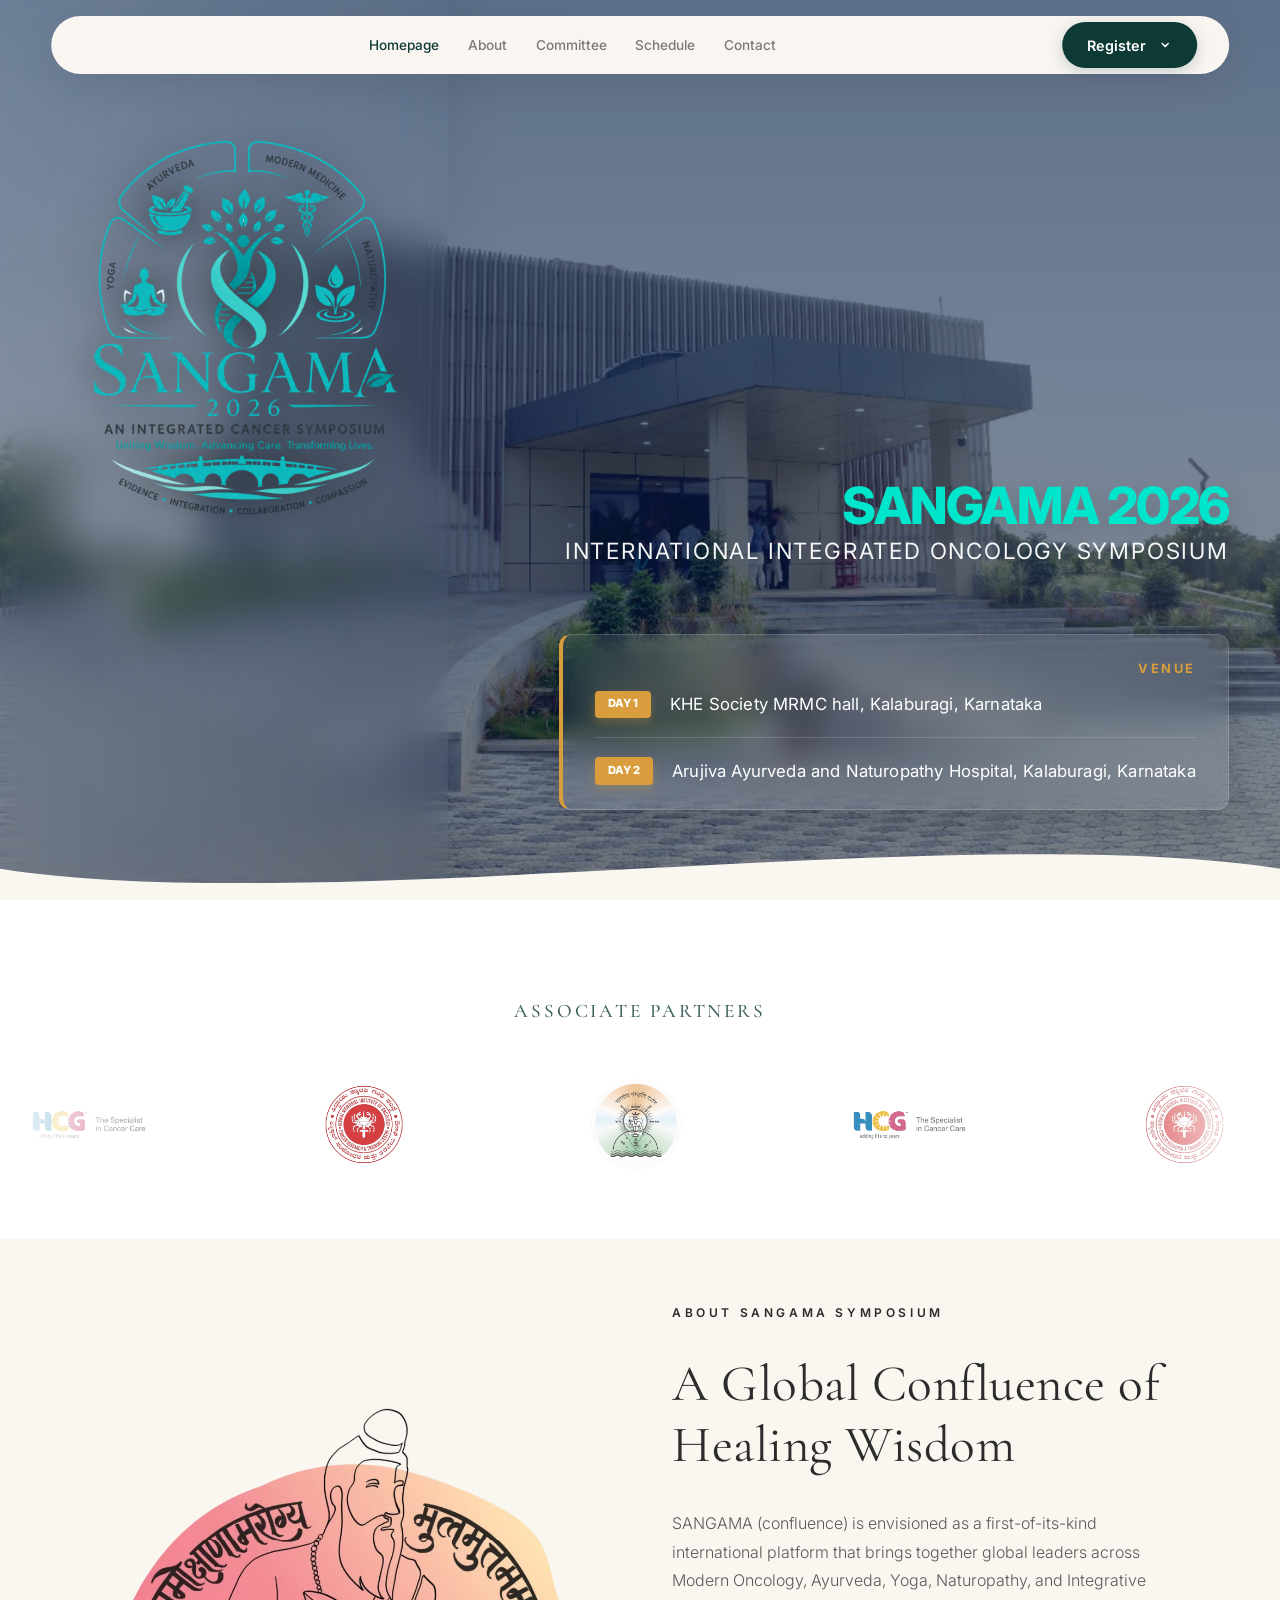
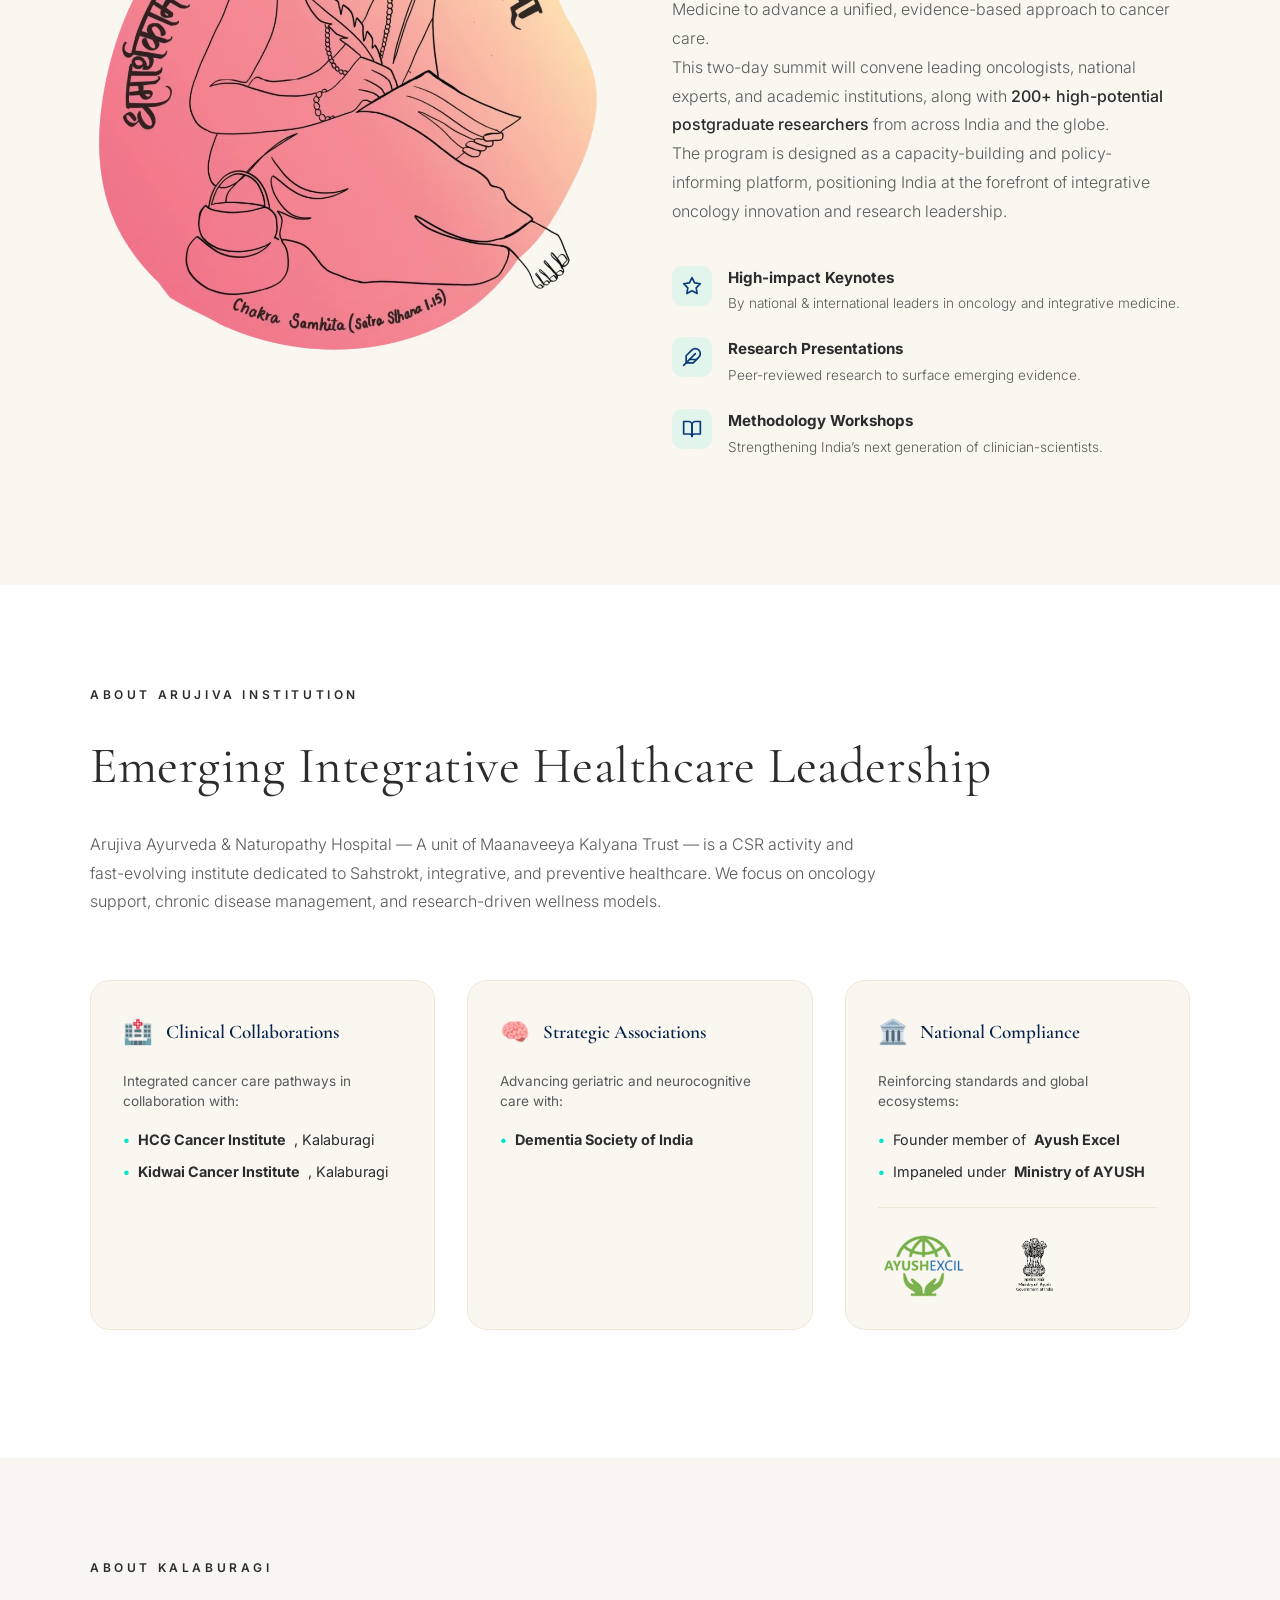
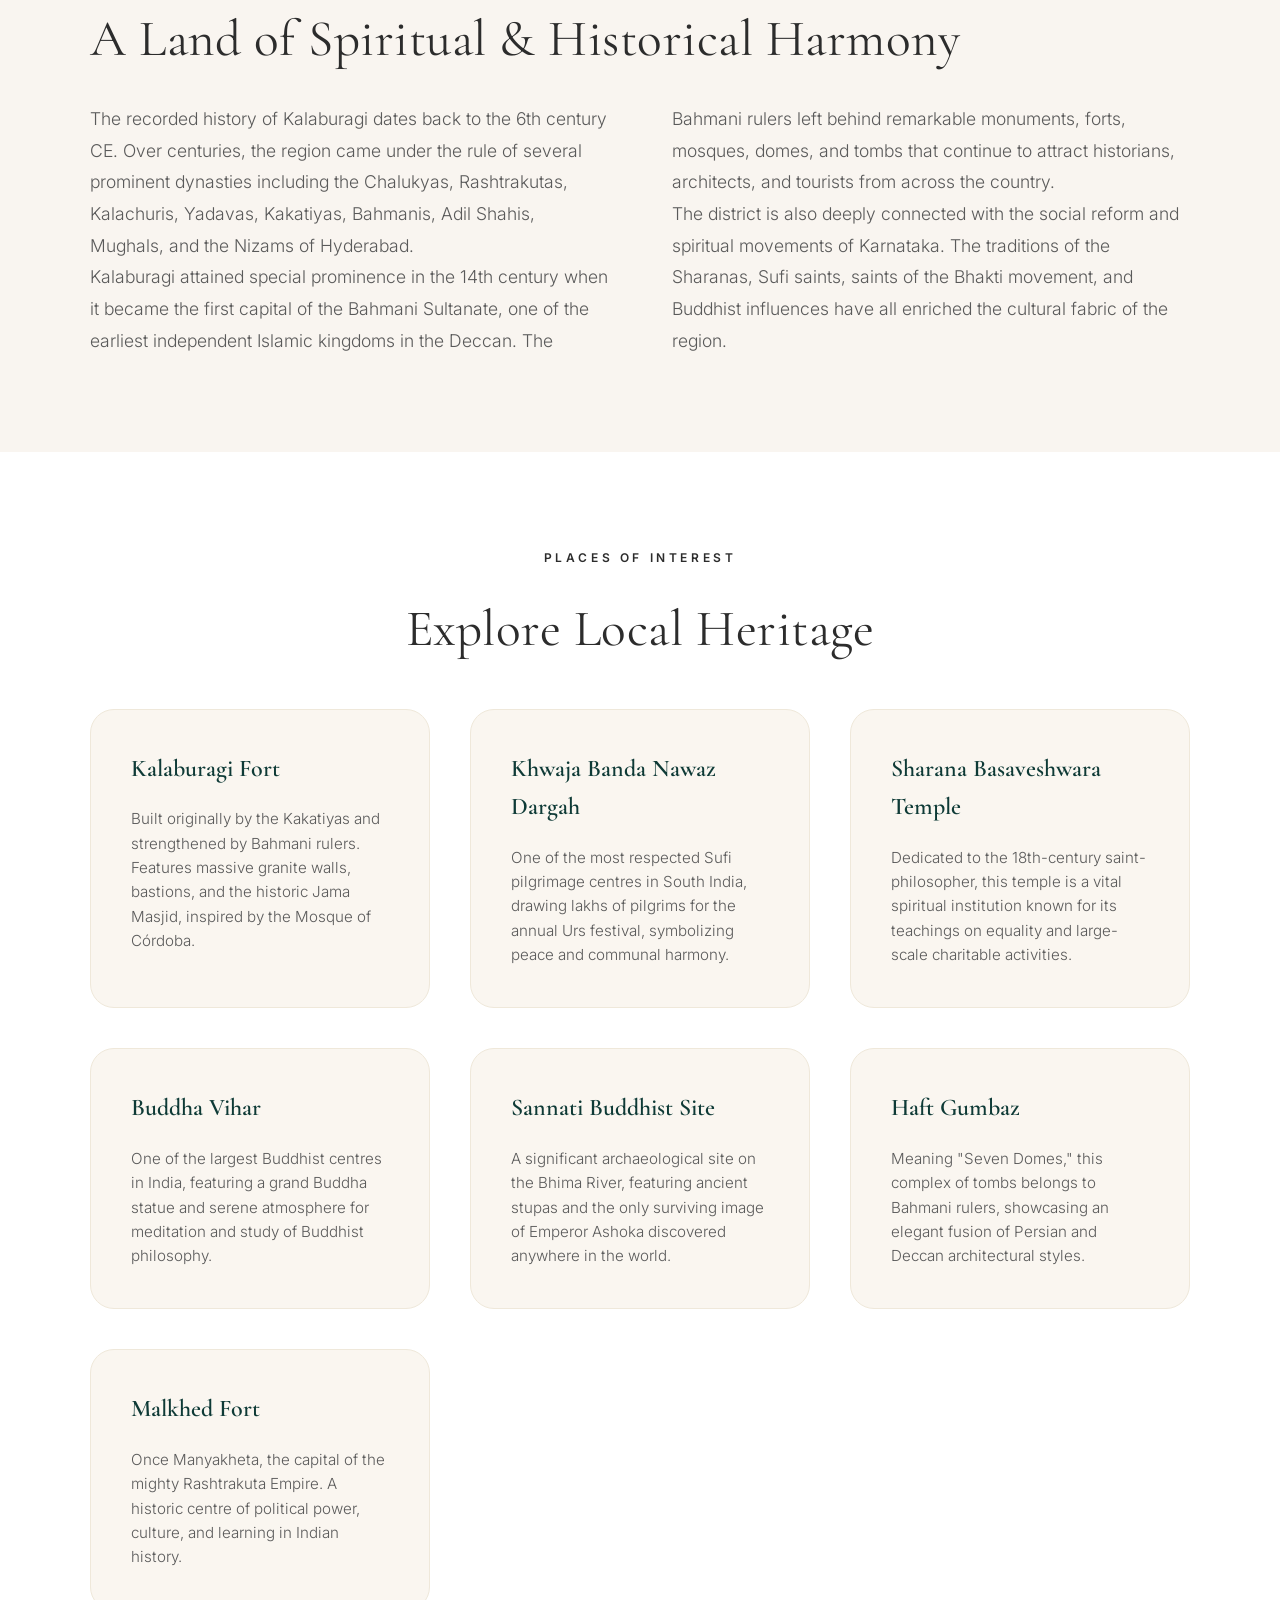
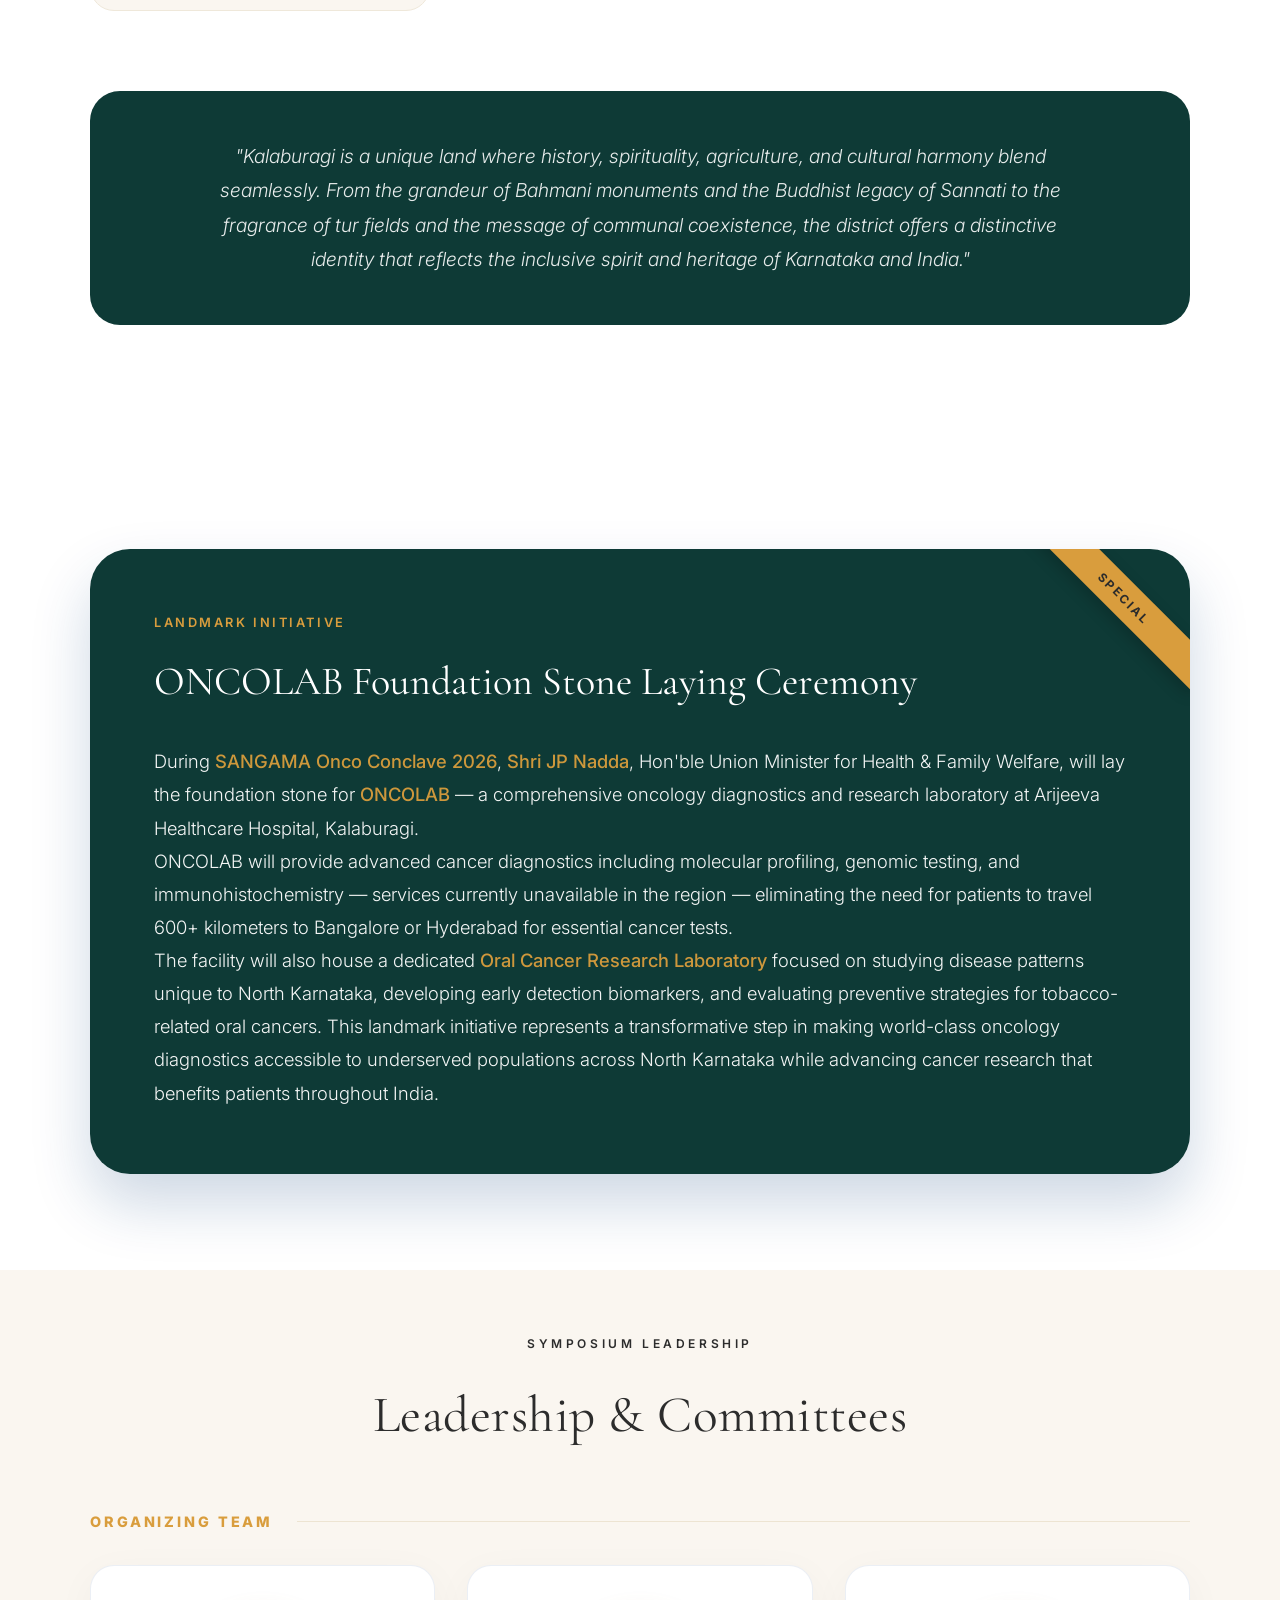
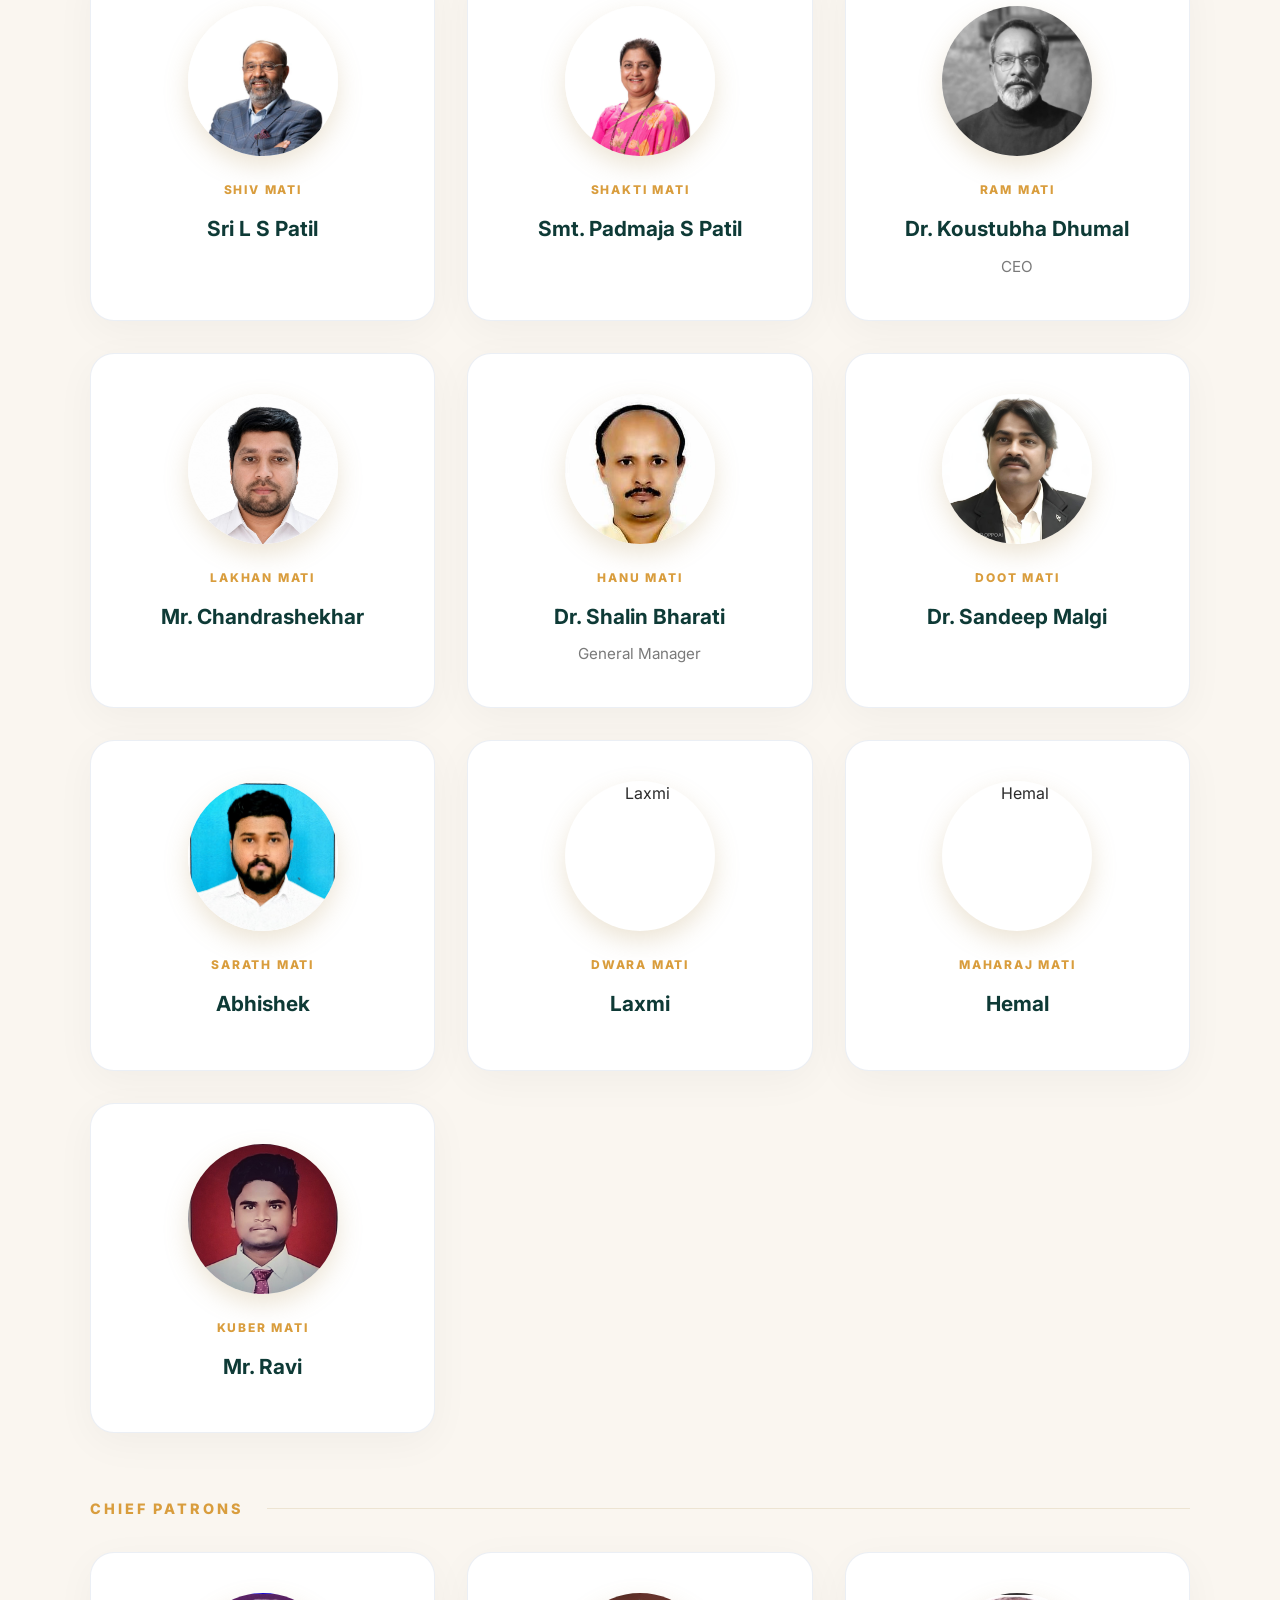
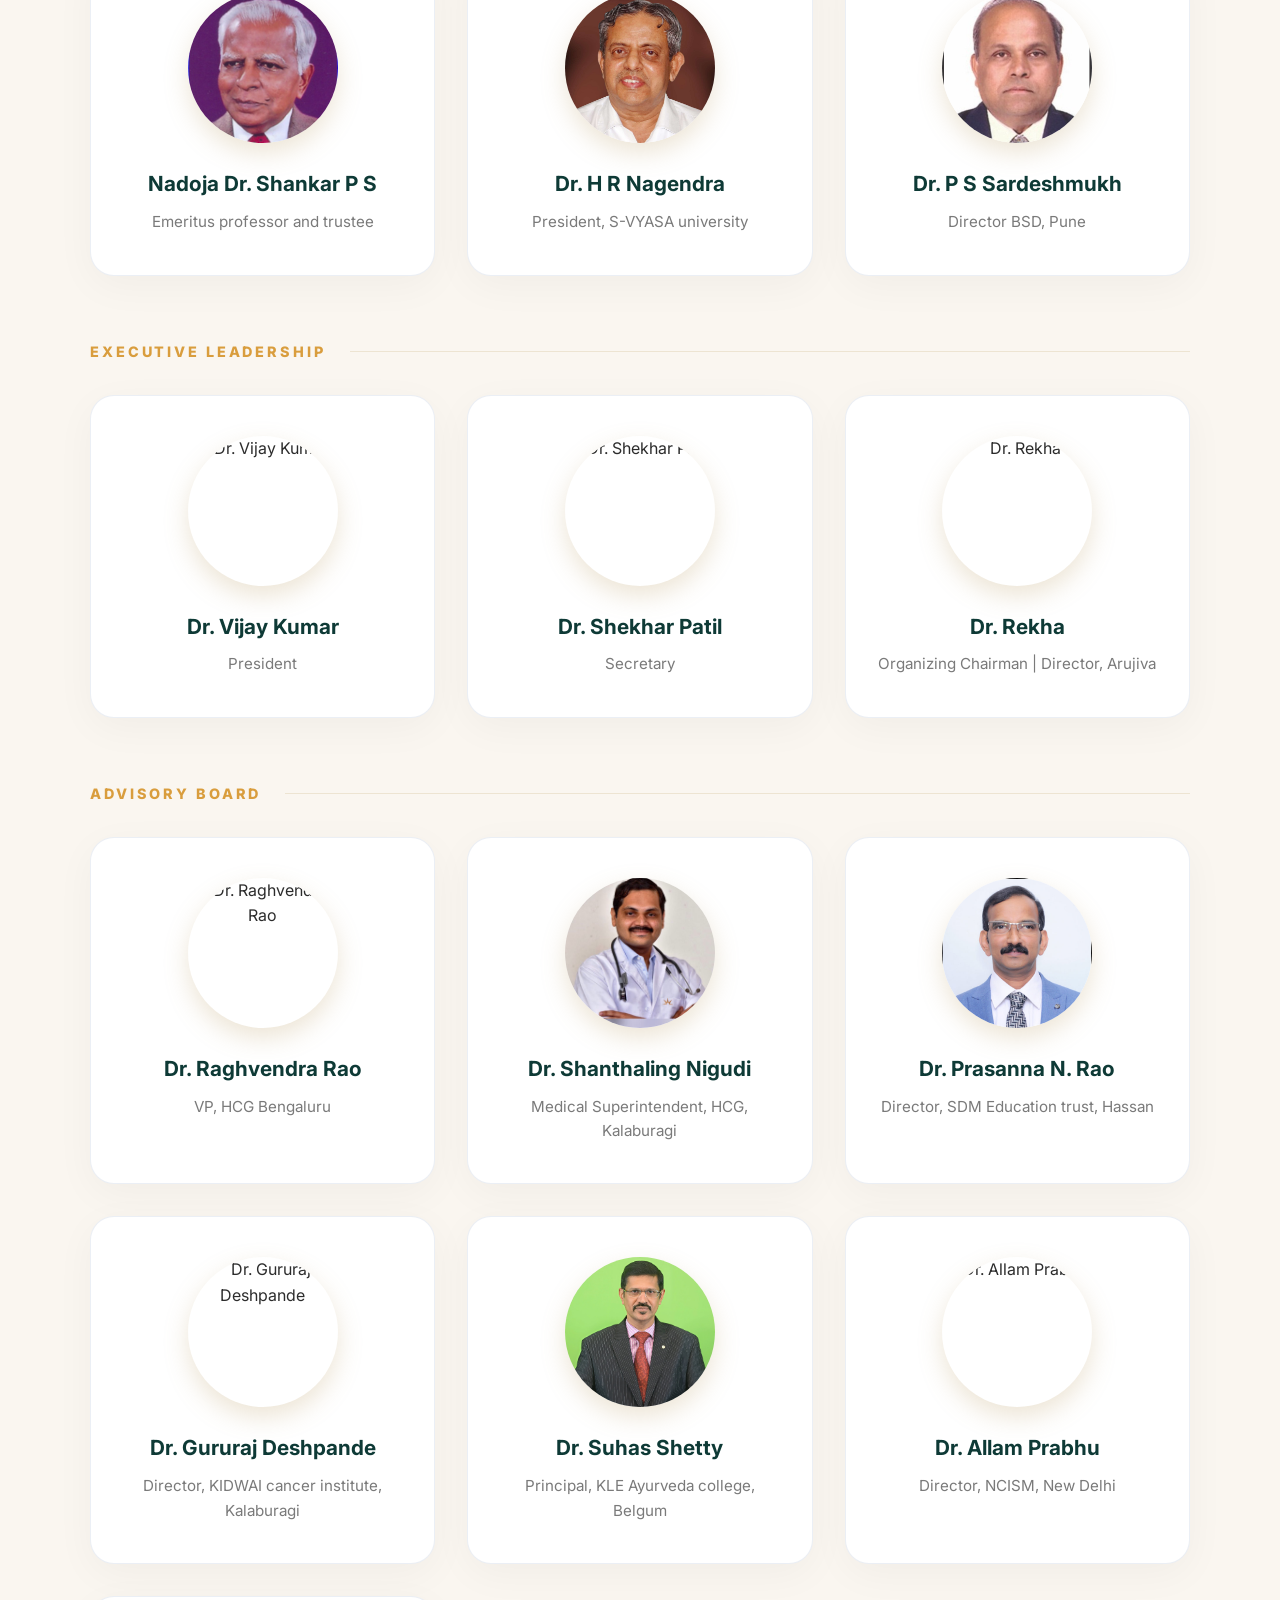
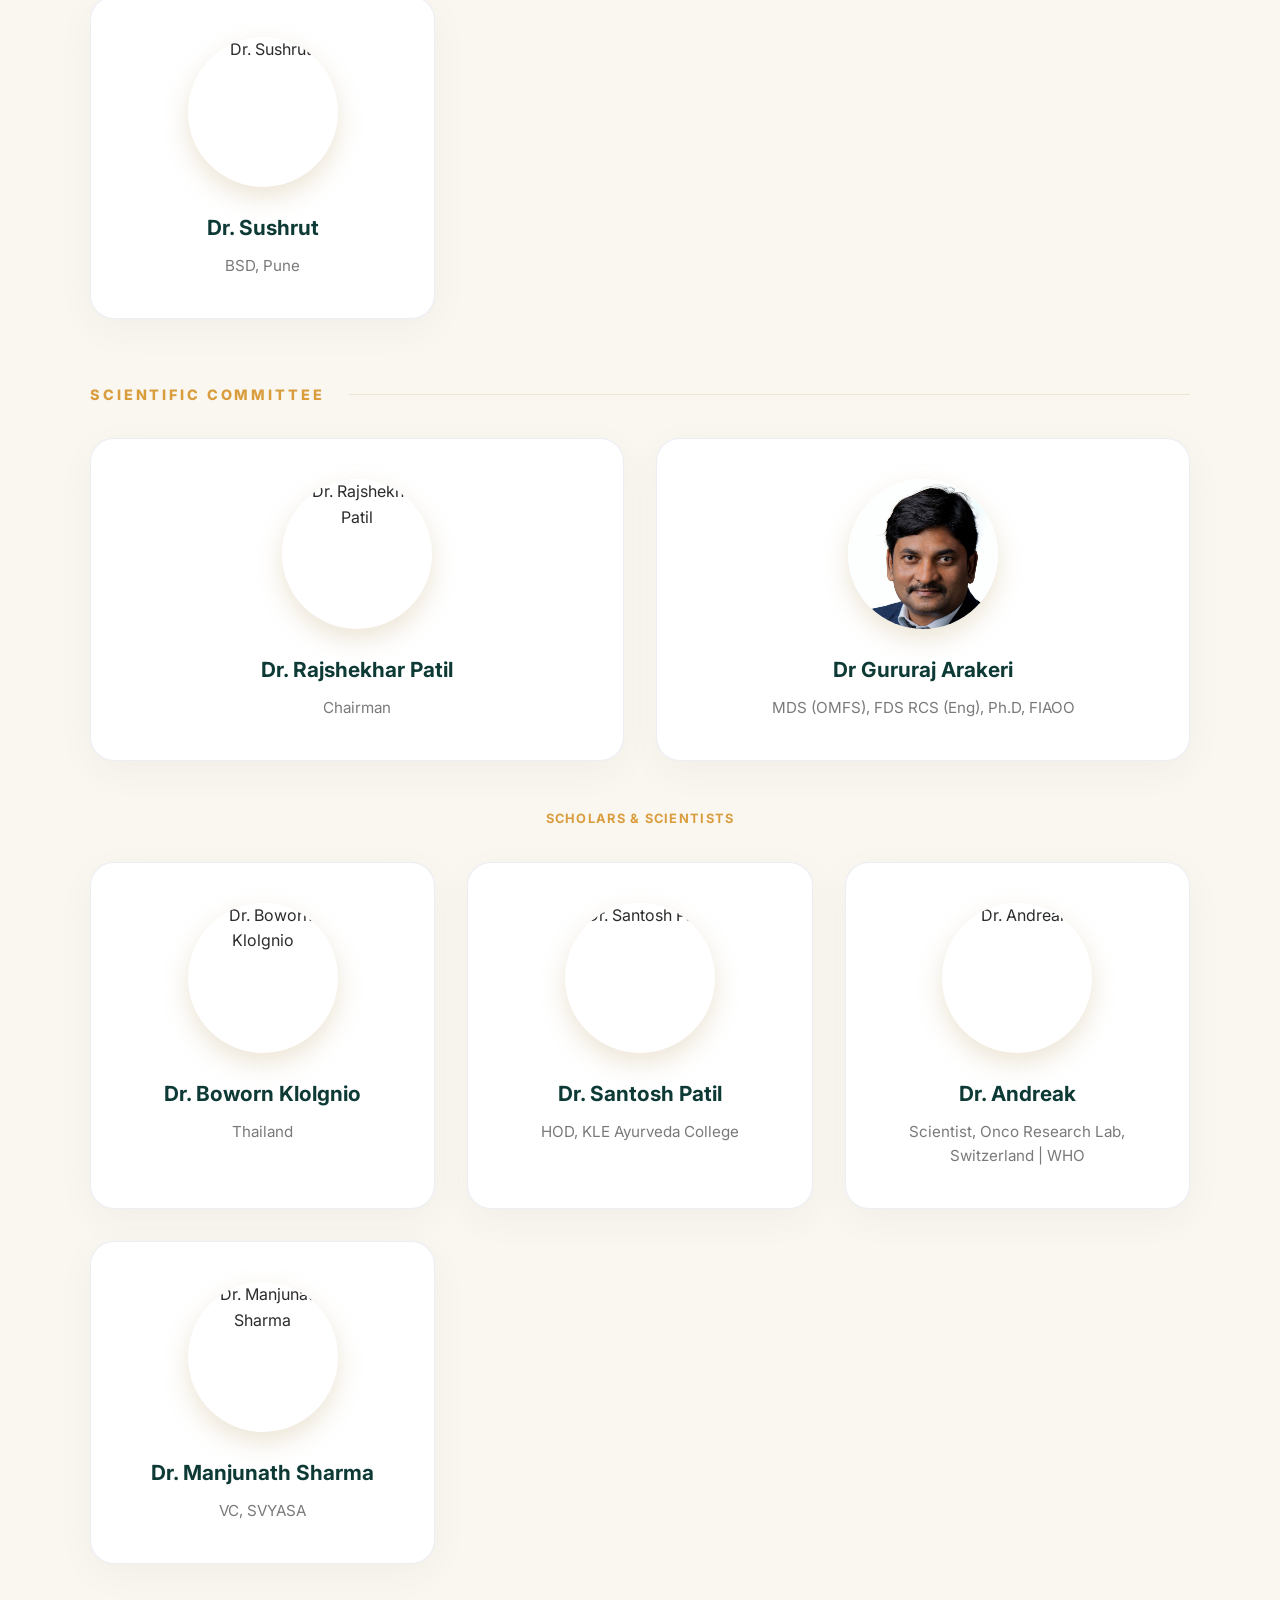
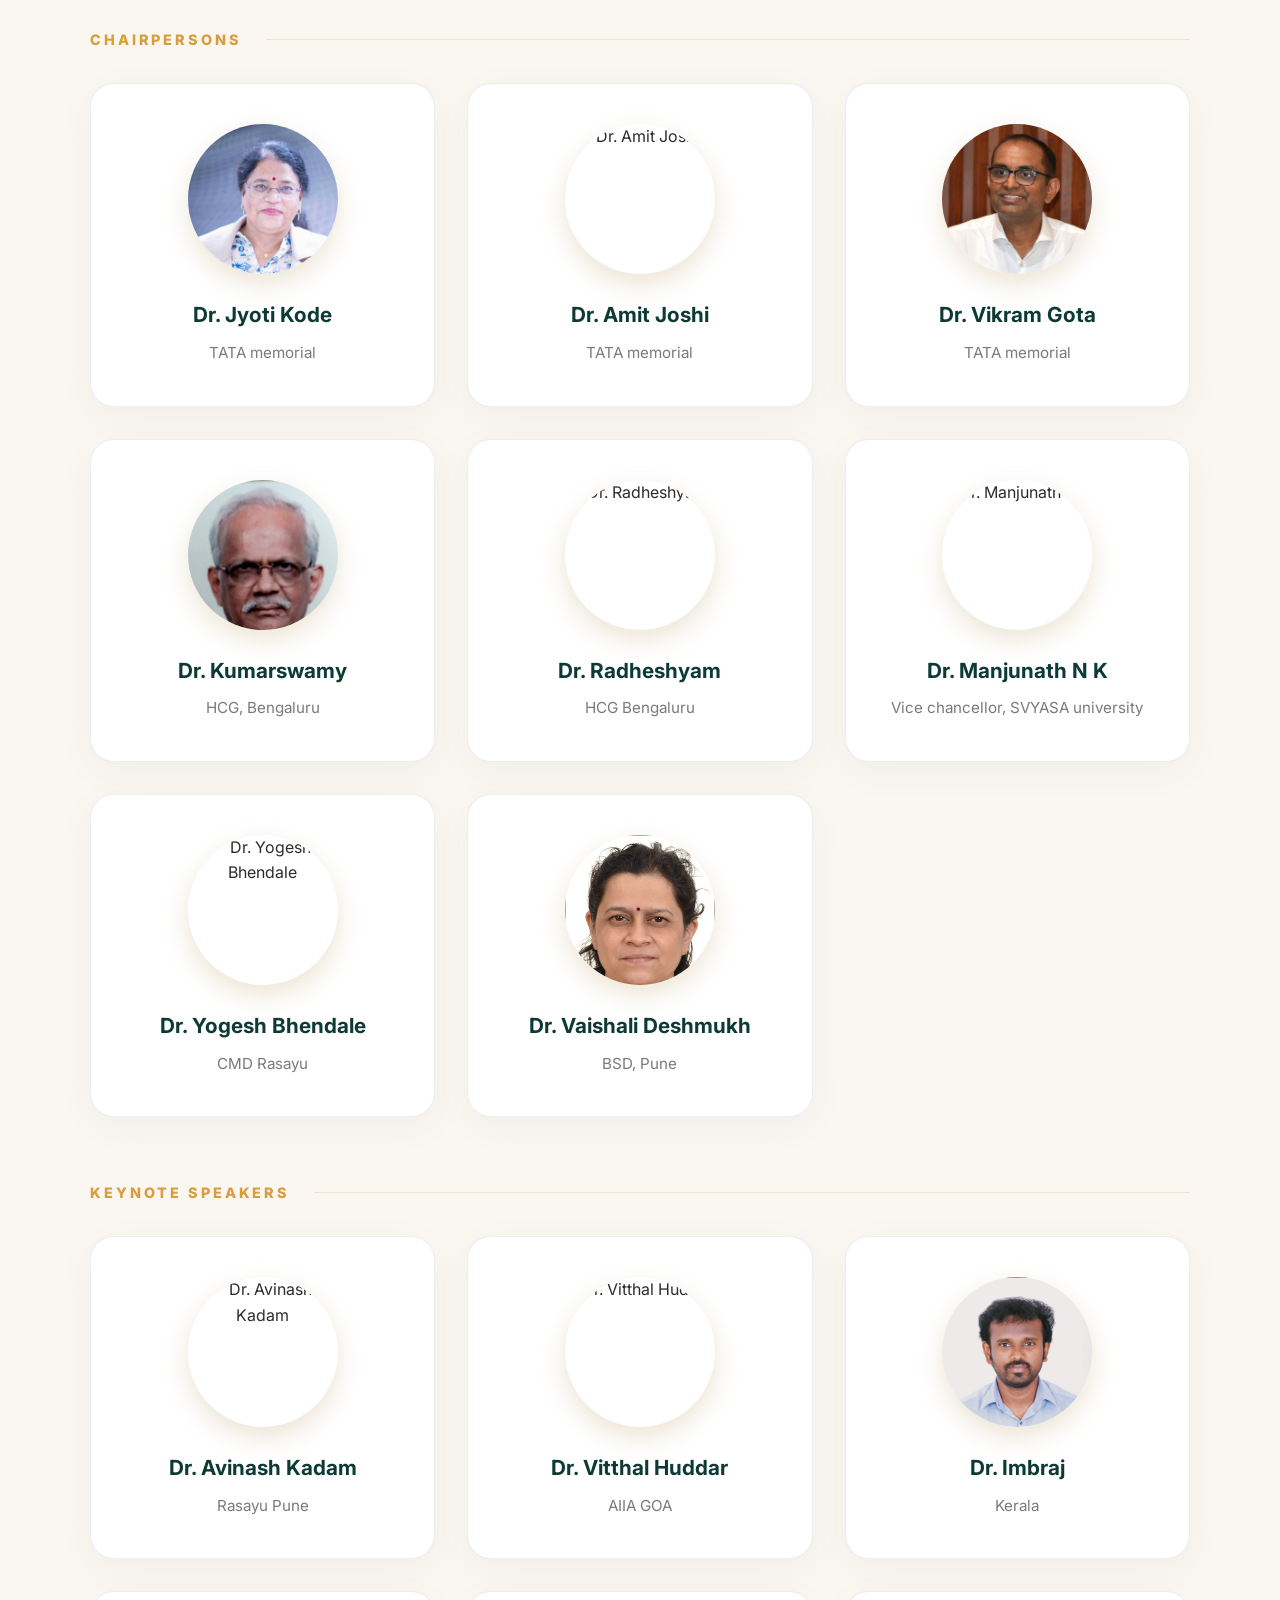
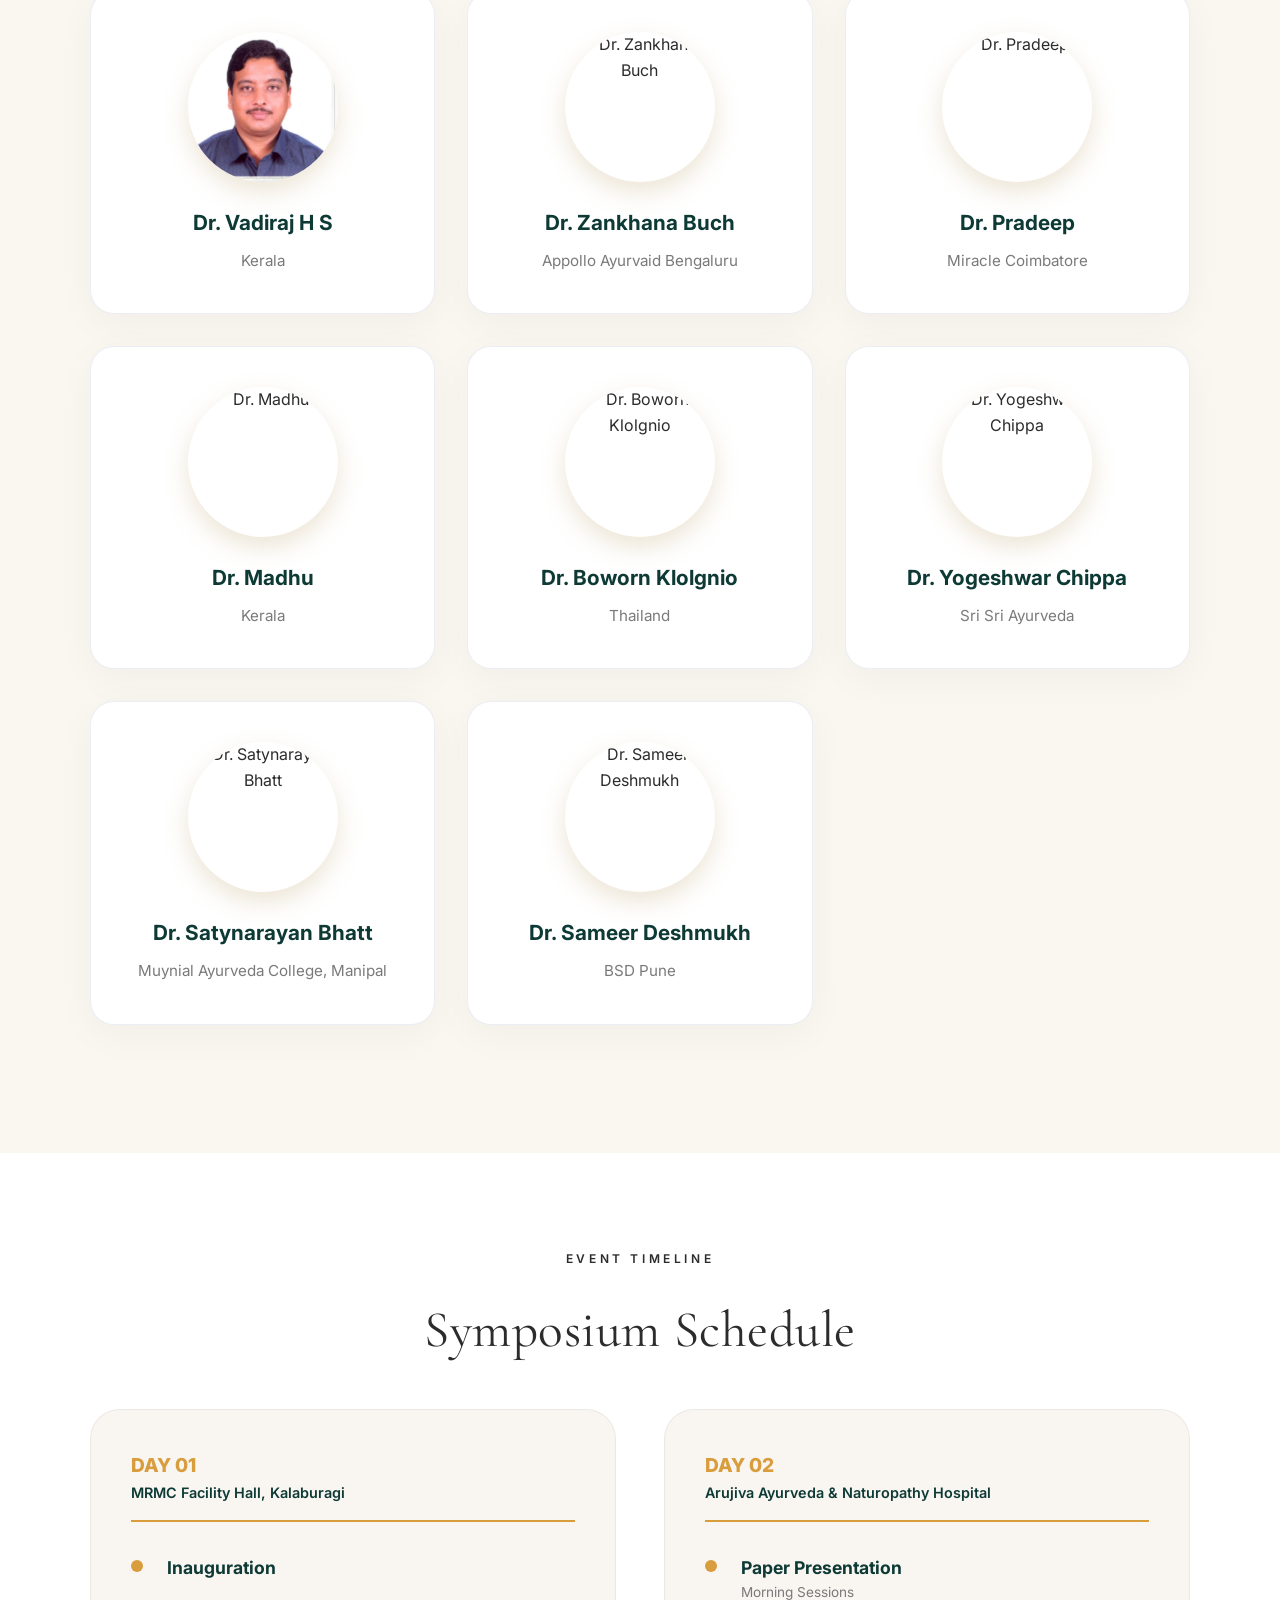
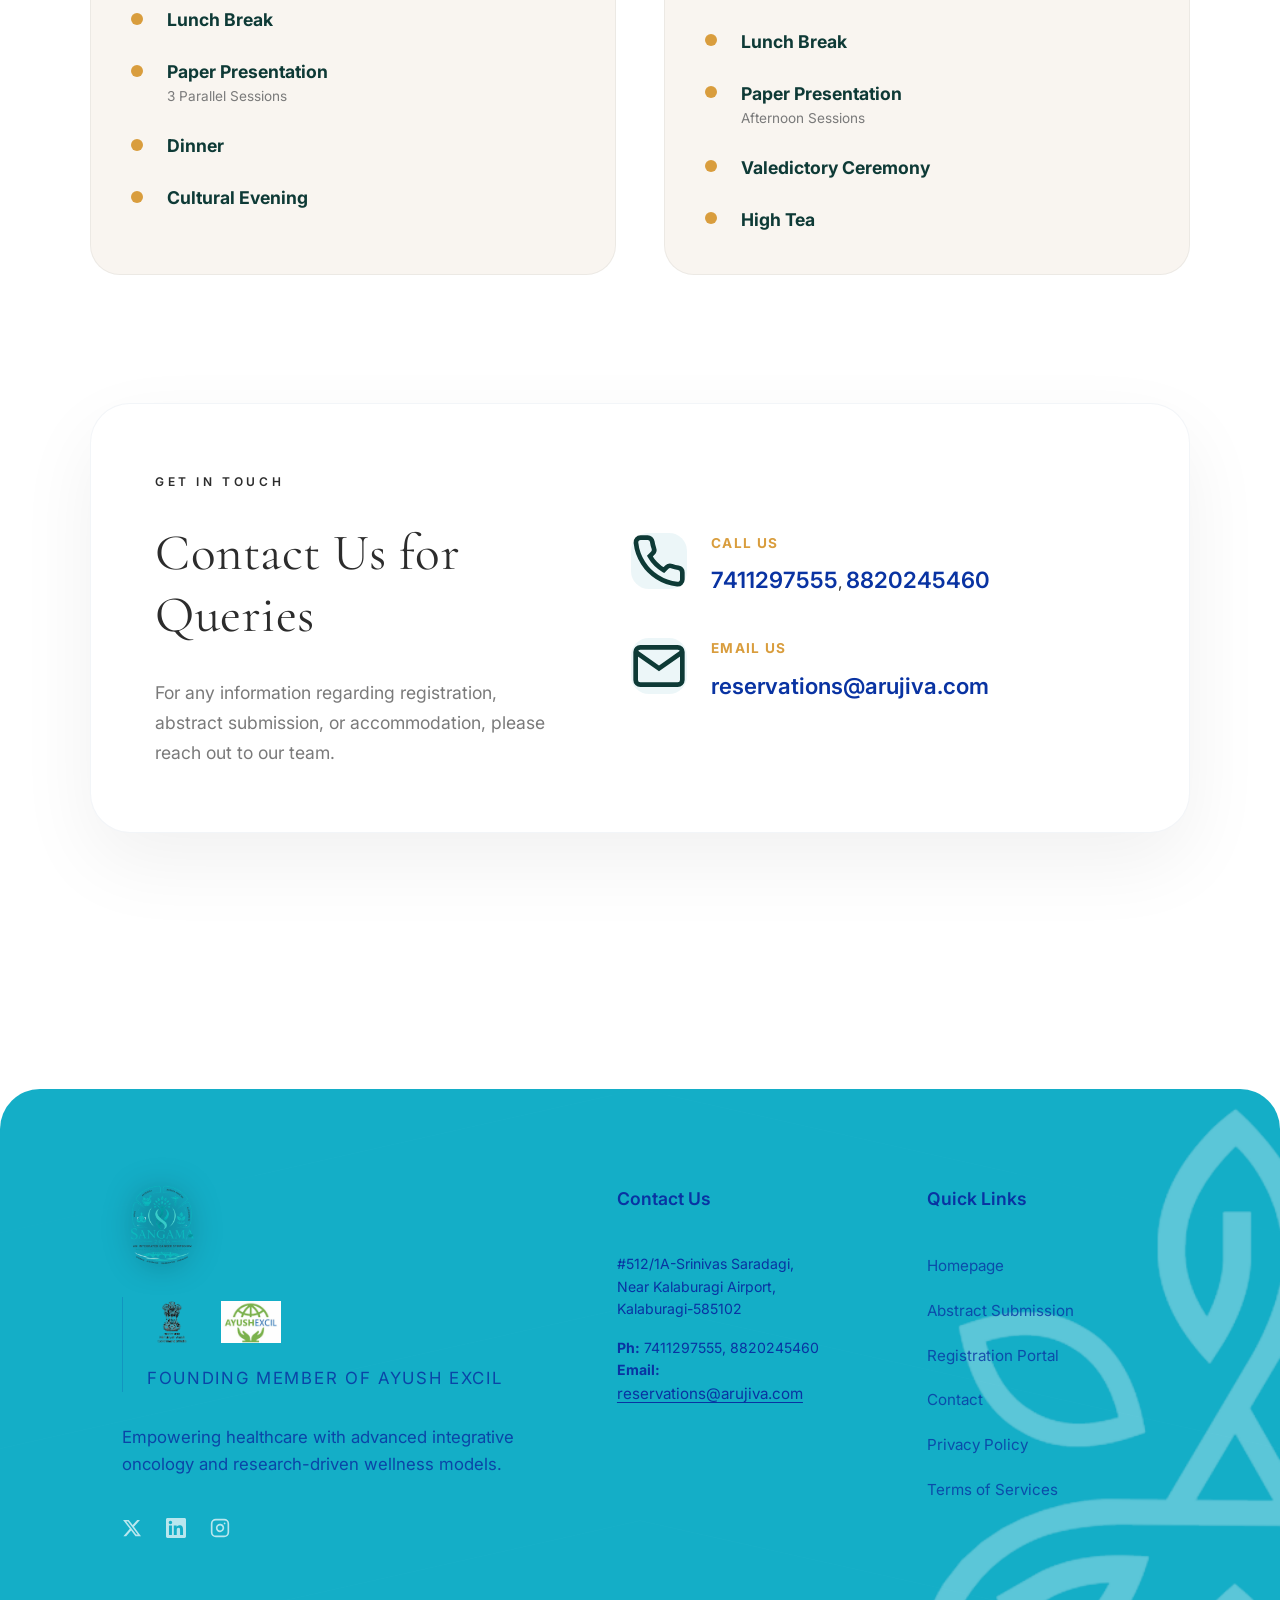
==== commit ff4529a3: "Completely remove navigation triangle marker from CSS, HTML, and JS across all pages" ====
--- a/index.html
+++ b/index.html
@@ -26,7 +26,7 @@
 
     <!-- ATARAXIS Style Header -->
     <nav class="ataraxis-header">
-      <div class="nav-marker"></div>
+
 
       <div class="nav-mobile-toggle" id="mobile-toggle">
         <span></span>
--- a/index.css
+++ b/index.css
@@ -305,26 +305,7 @@
   color: var(--ata-teal);
 }
 
-.nav-marker {
-  position: absolute;
-  top: 0;
-  left: 0;
-  width: 10px;
-  height: 6px;
-  background: transparent;
-  pointer-events: none;
-  transition: all 0.5s cubic-bezier(0.23, 1, 0.32, 1);
-  z-index: 2;
-  display: flex;
-  justify-content: center;
-}
-
-.nav-marker::after {
-  content: '';
-  border-left: 6px solid transparent;
-  border-right: 6px solid transparent;
-  border-top: 7px solid var(--ata-gold);
-}
+
 
 .header-contact a {
   display: flex;
@@ -1840,9 +1821,7 @@
     right: 0;
   }
 
-  .nav-marker {
-    display: none;
-  }
+
 
   /* Hero Section */
   .hero-content {
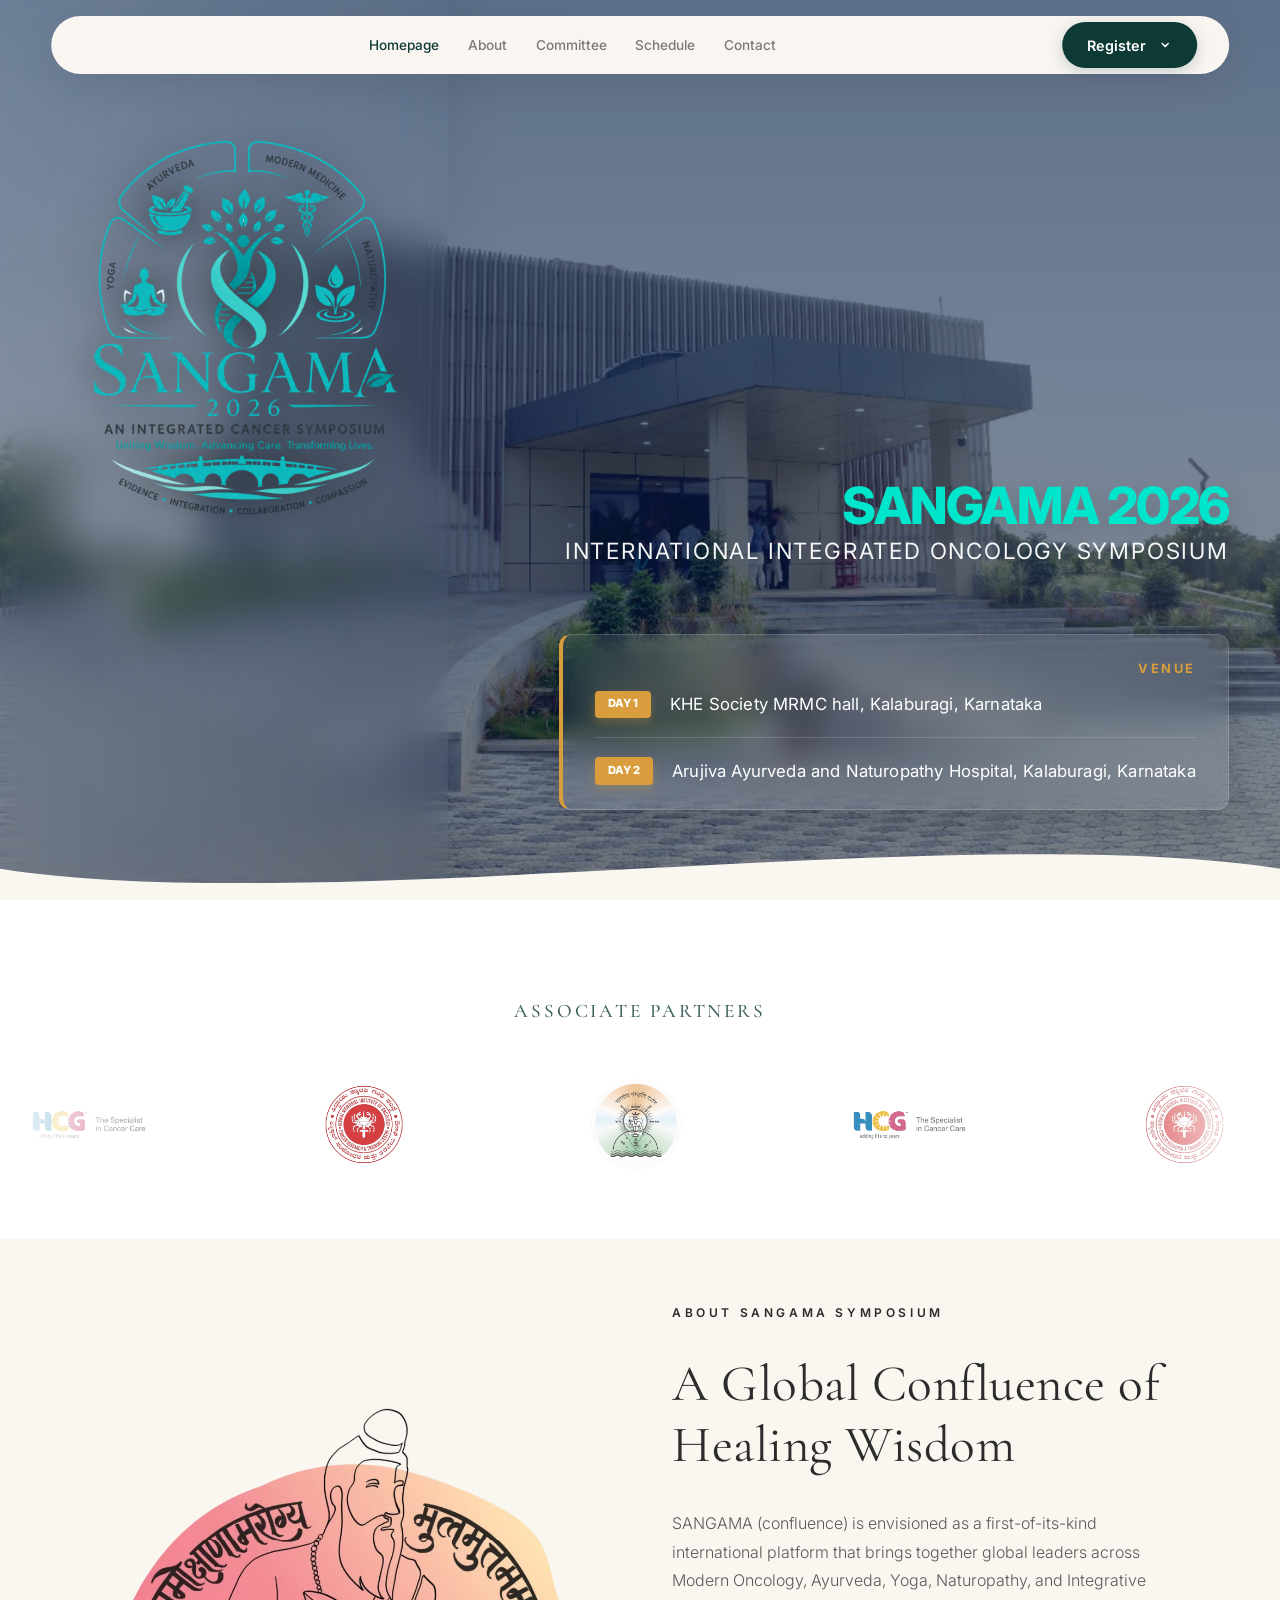
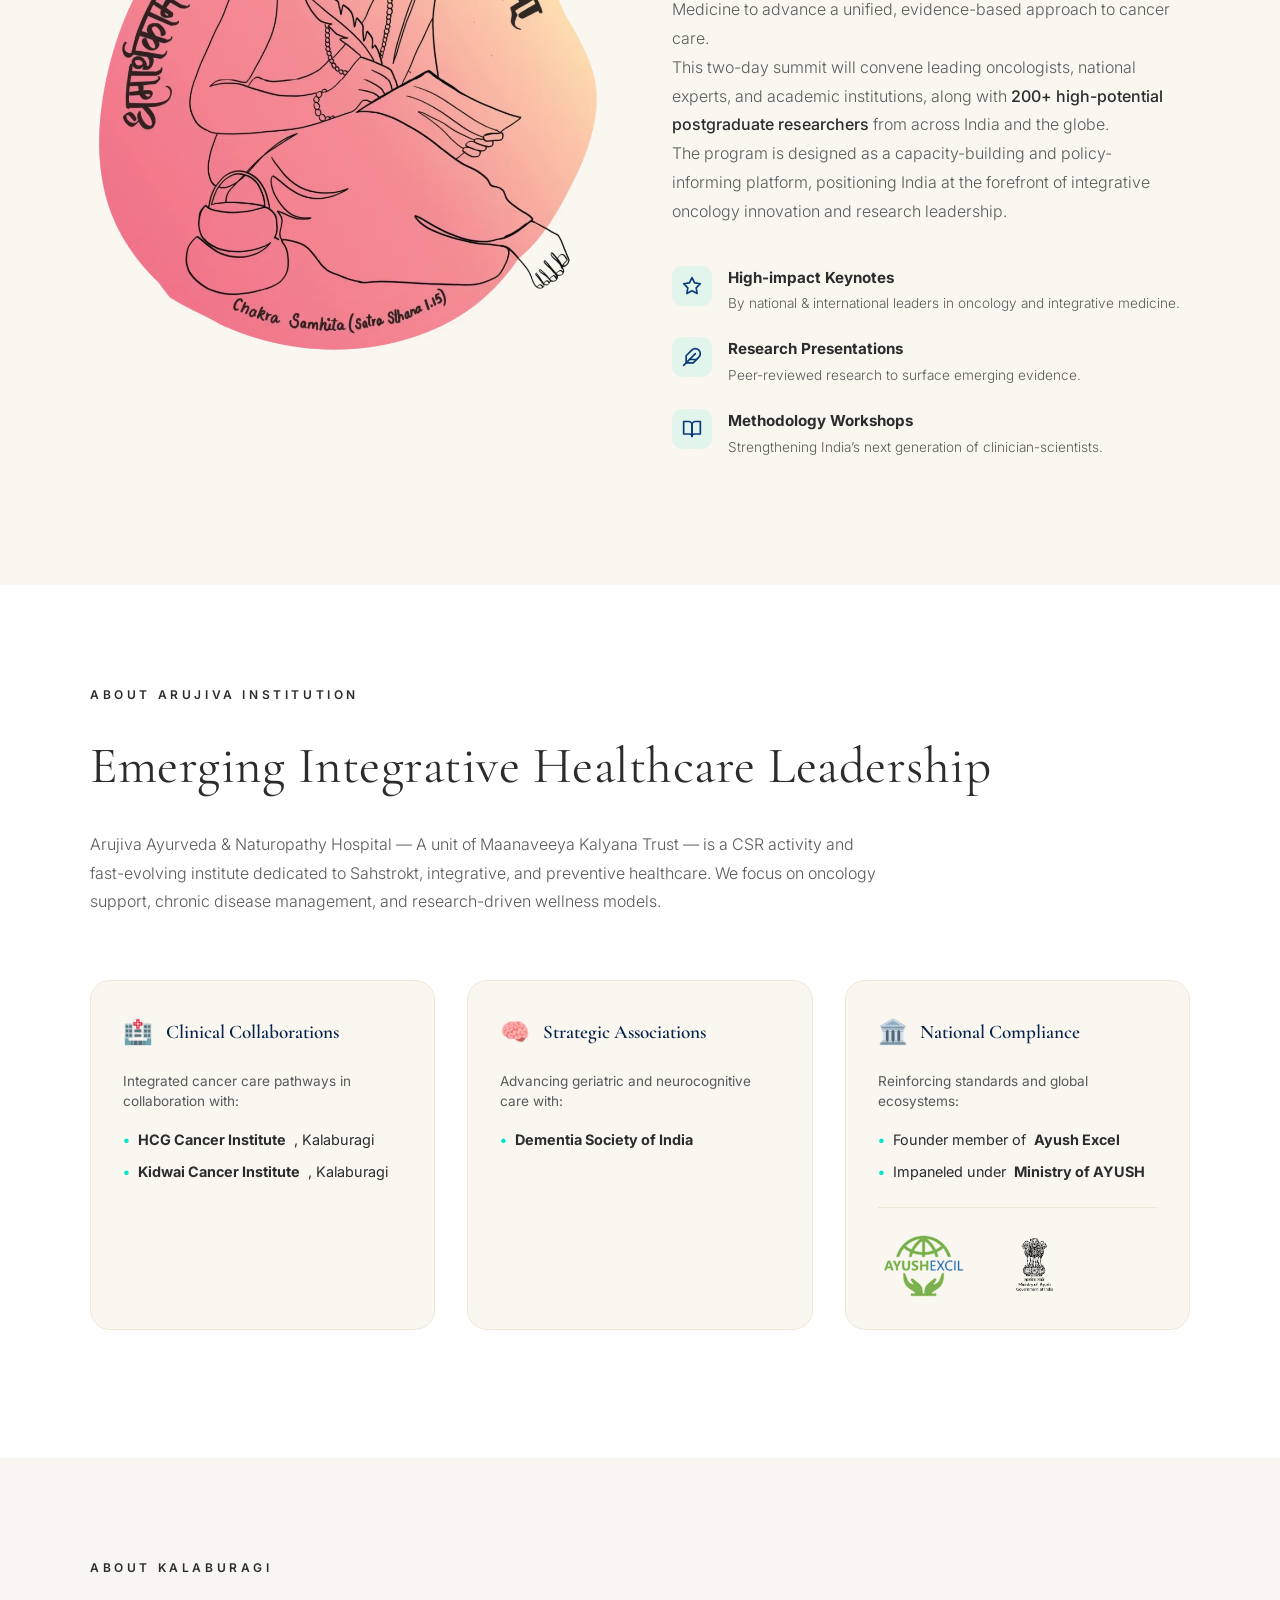
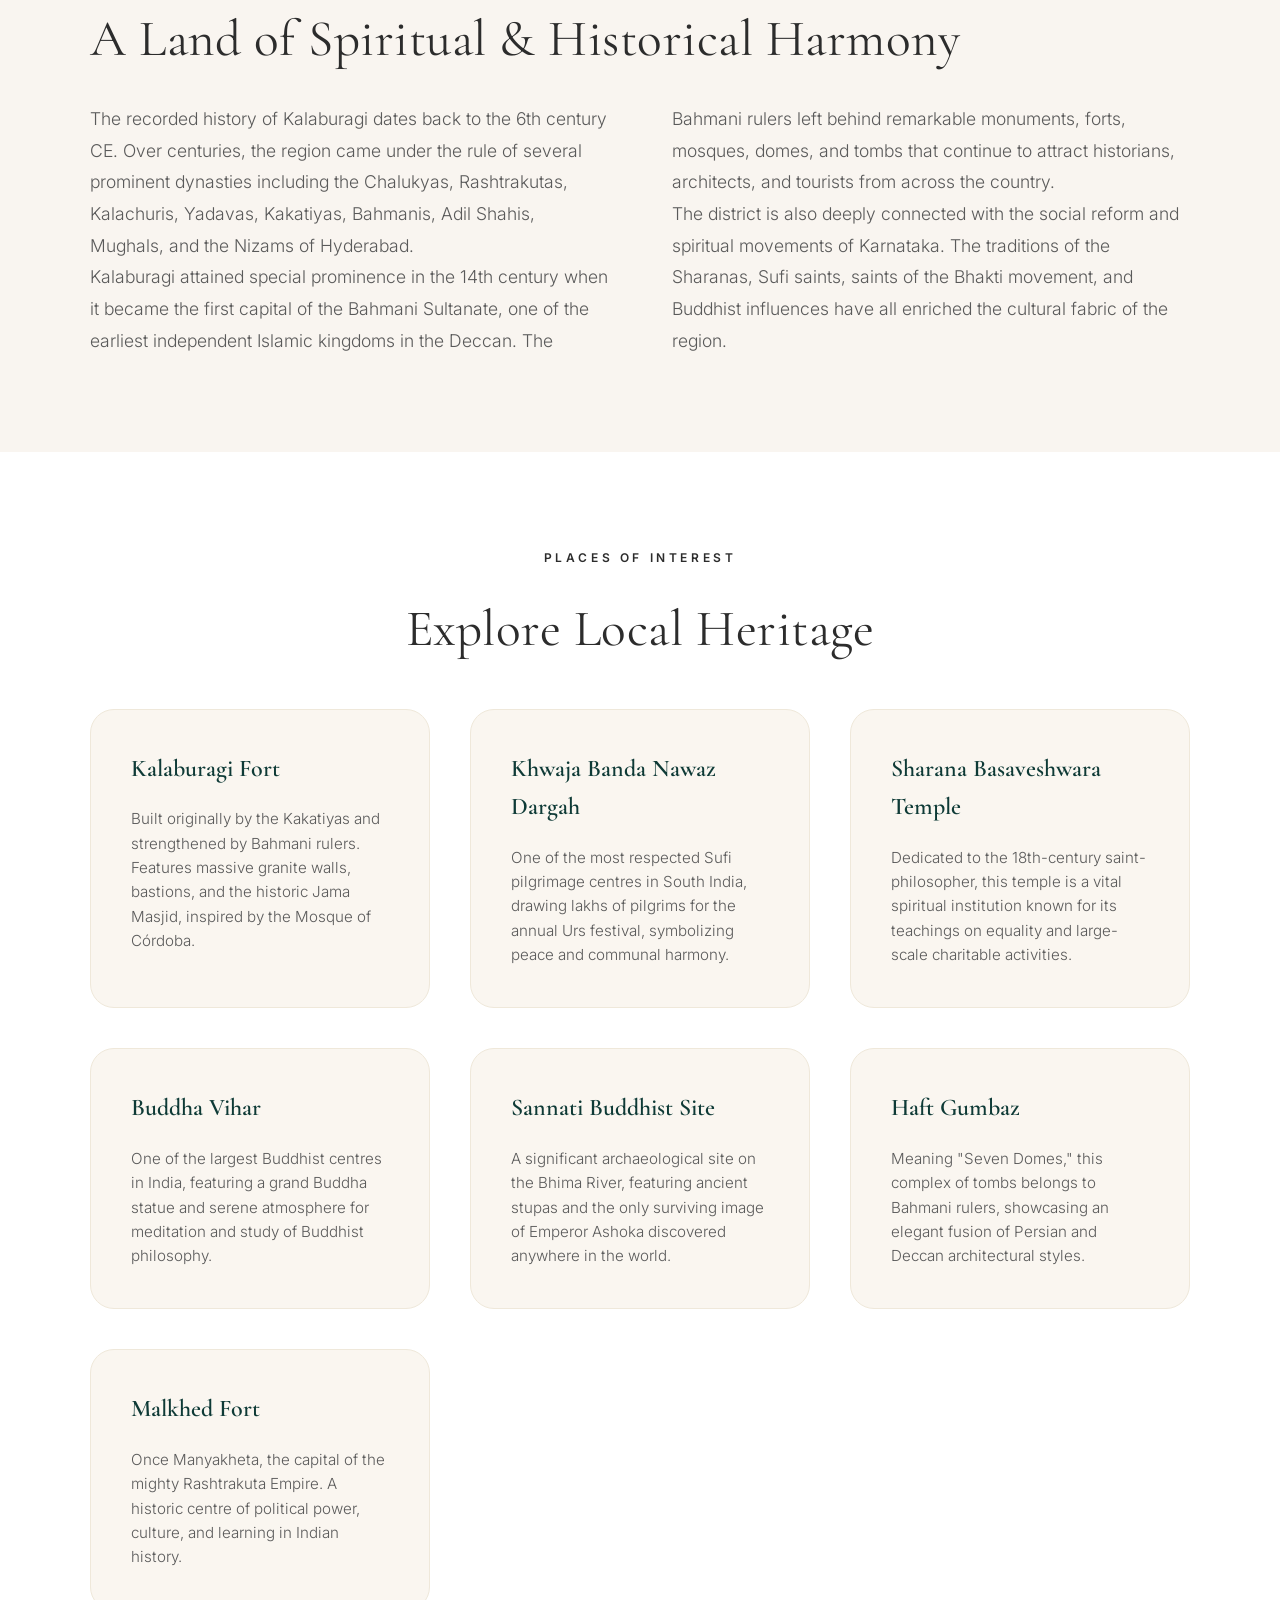
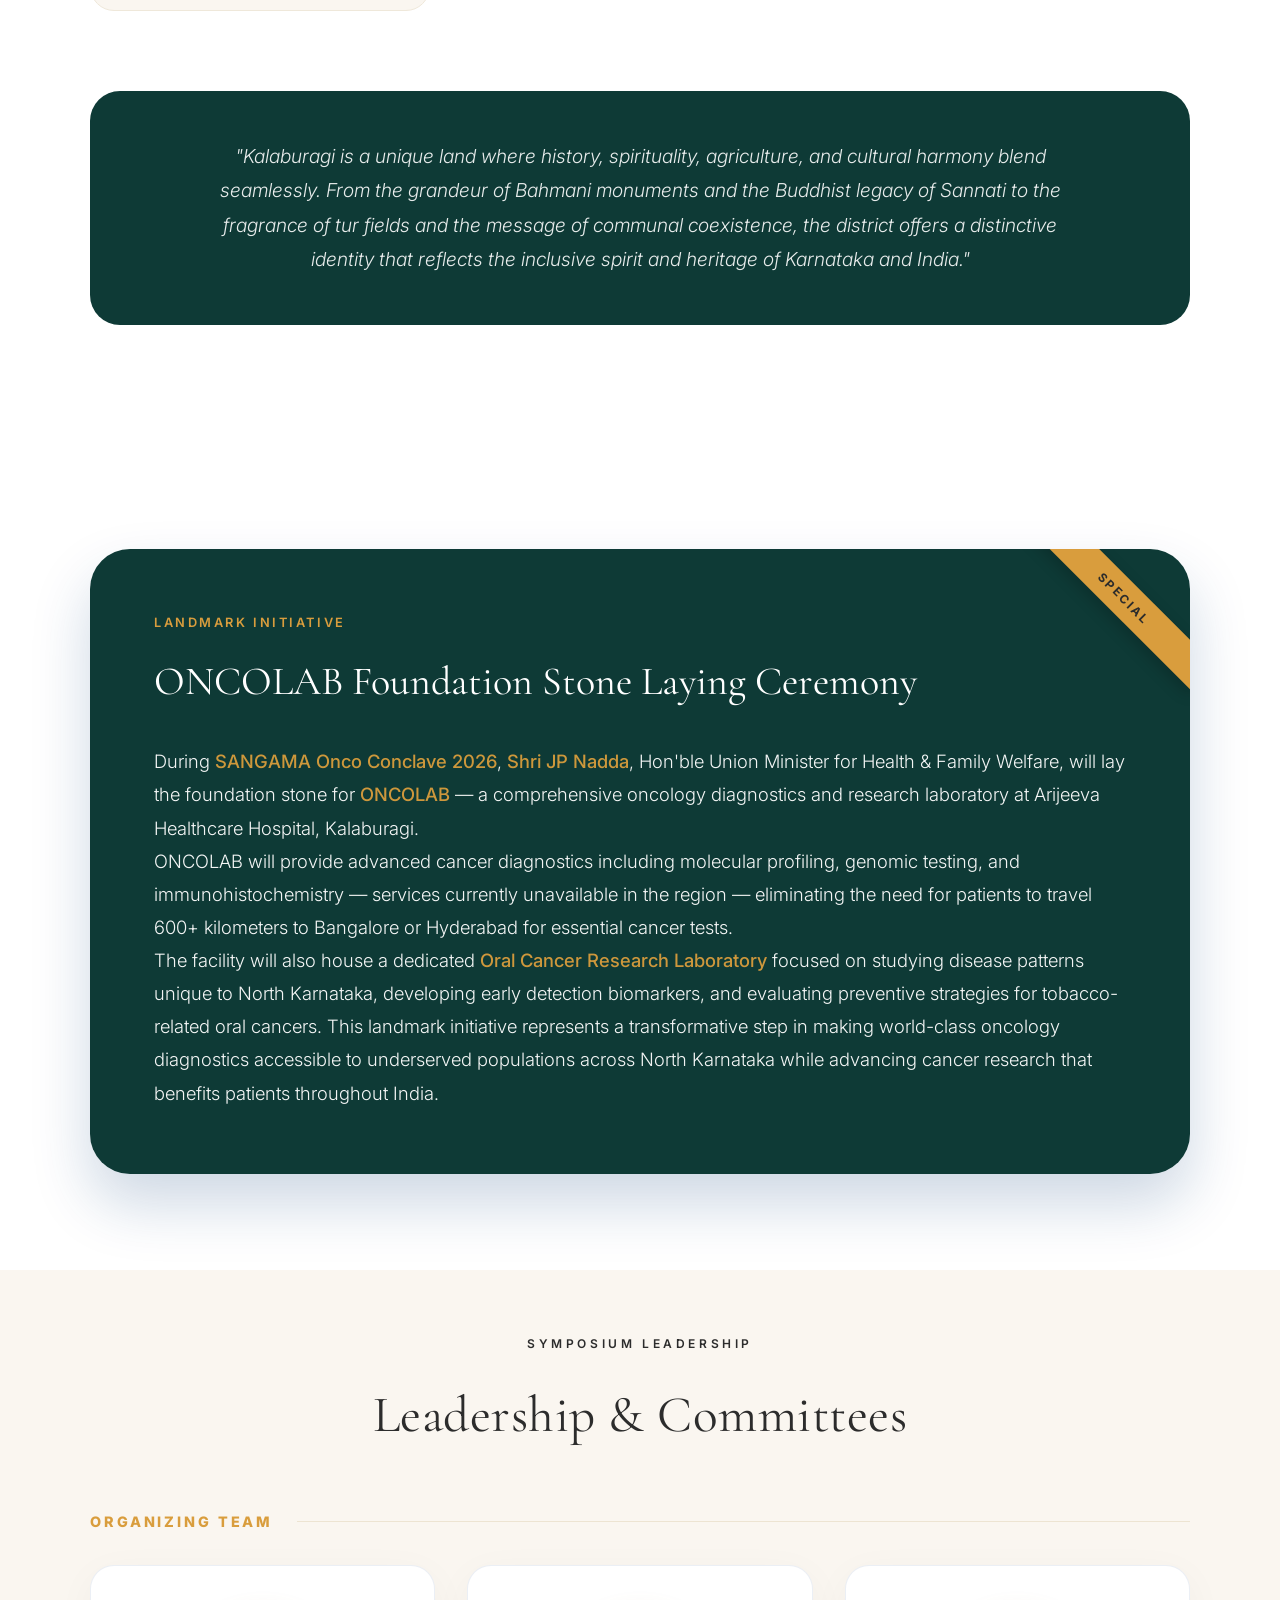
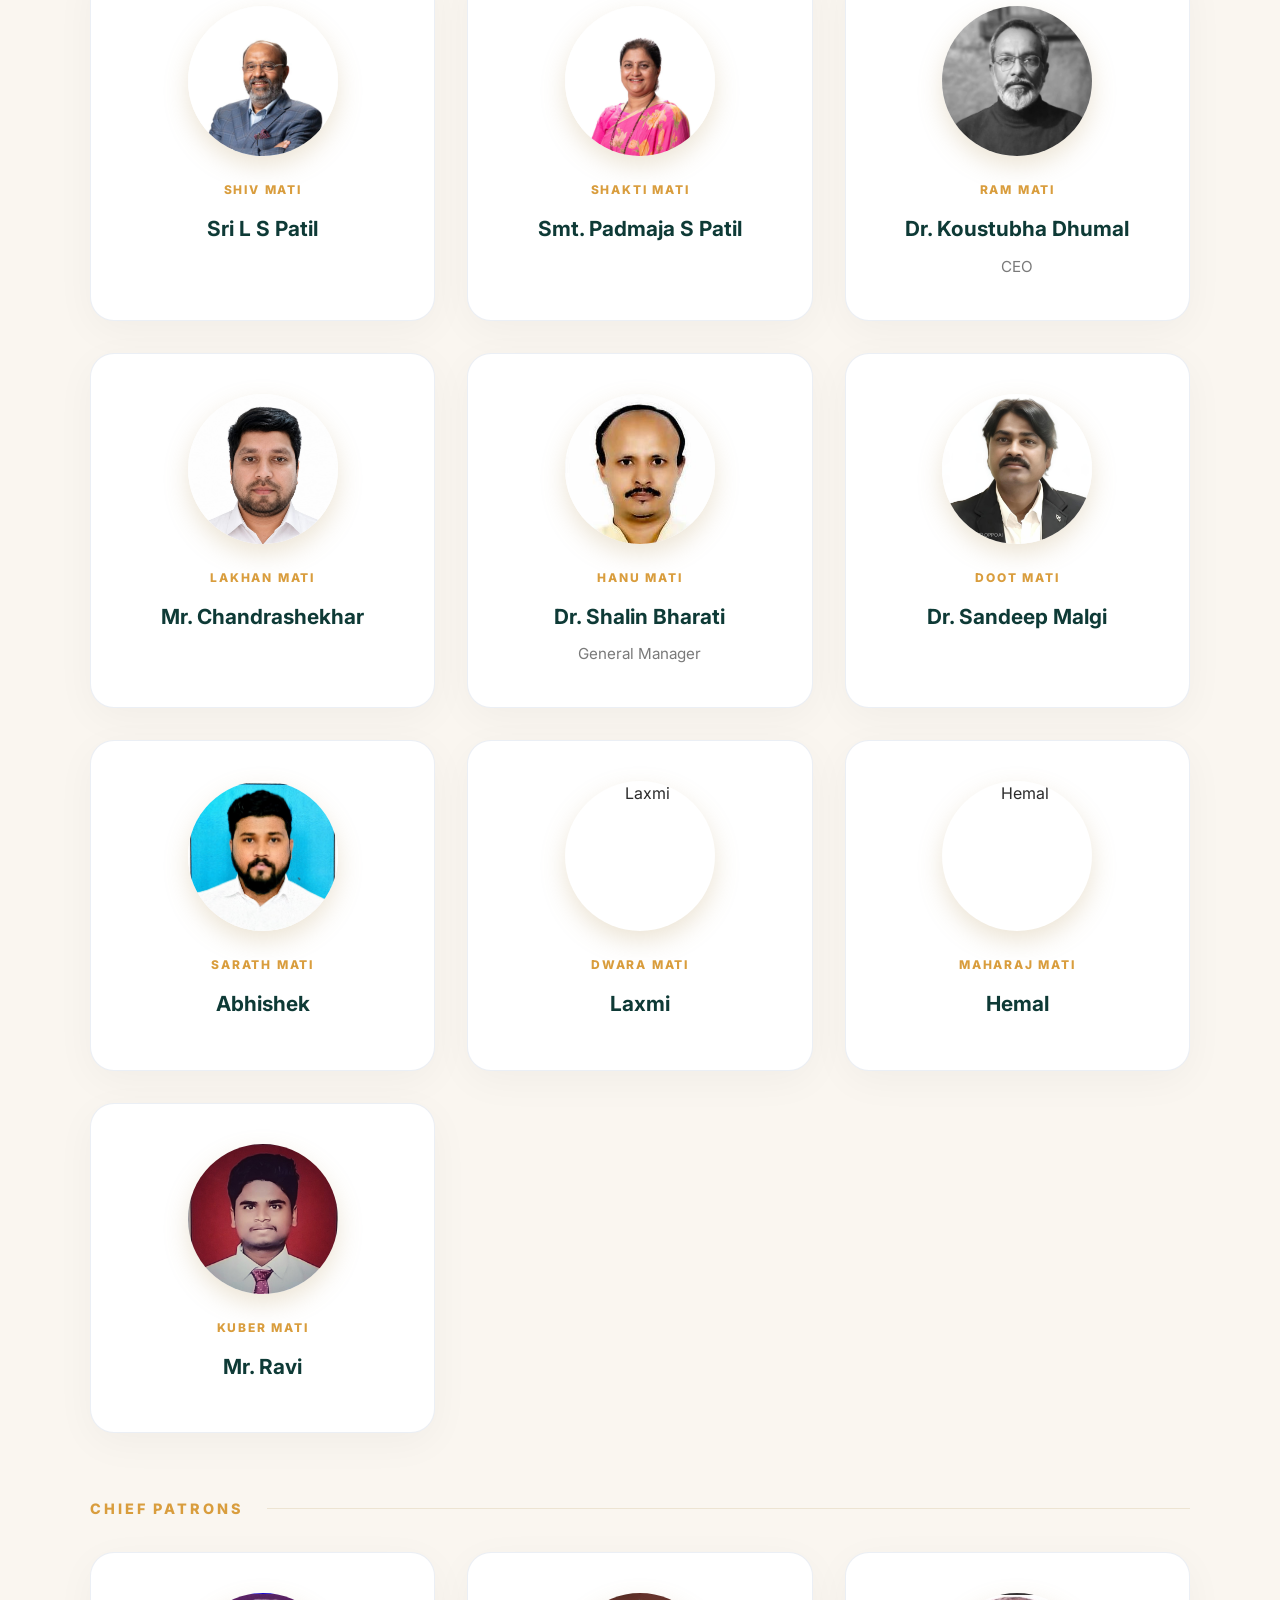
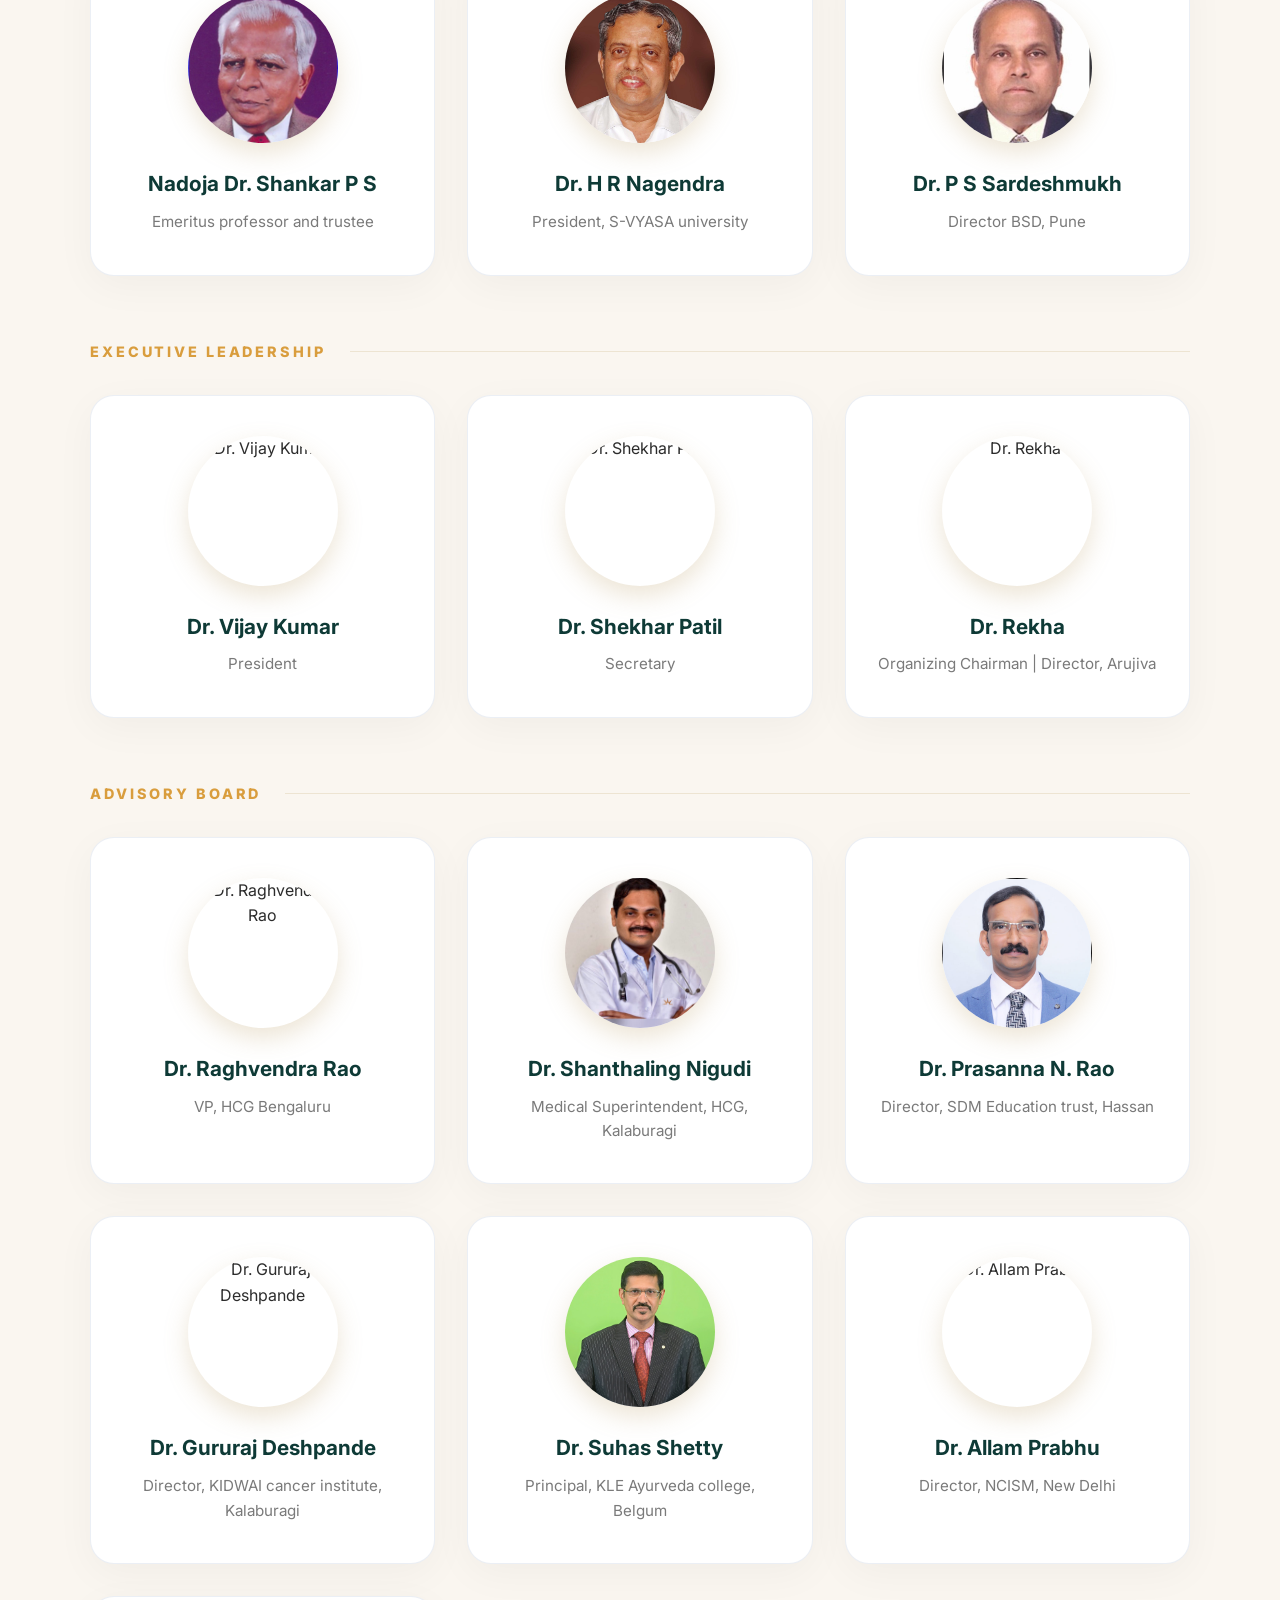
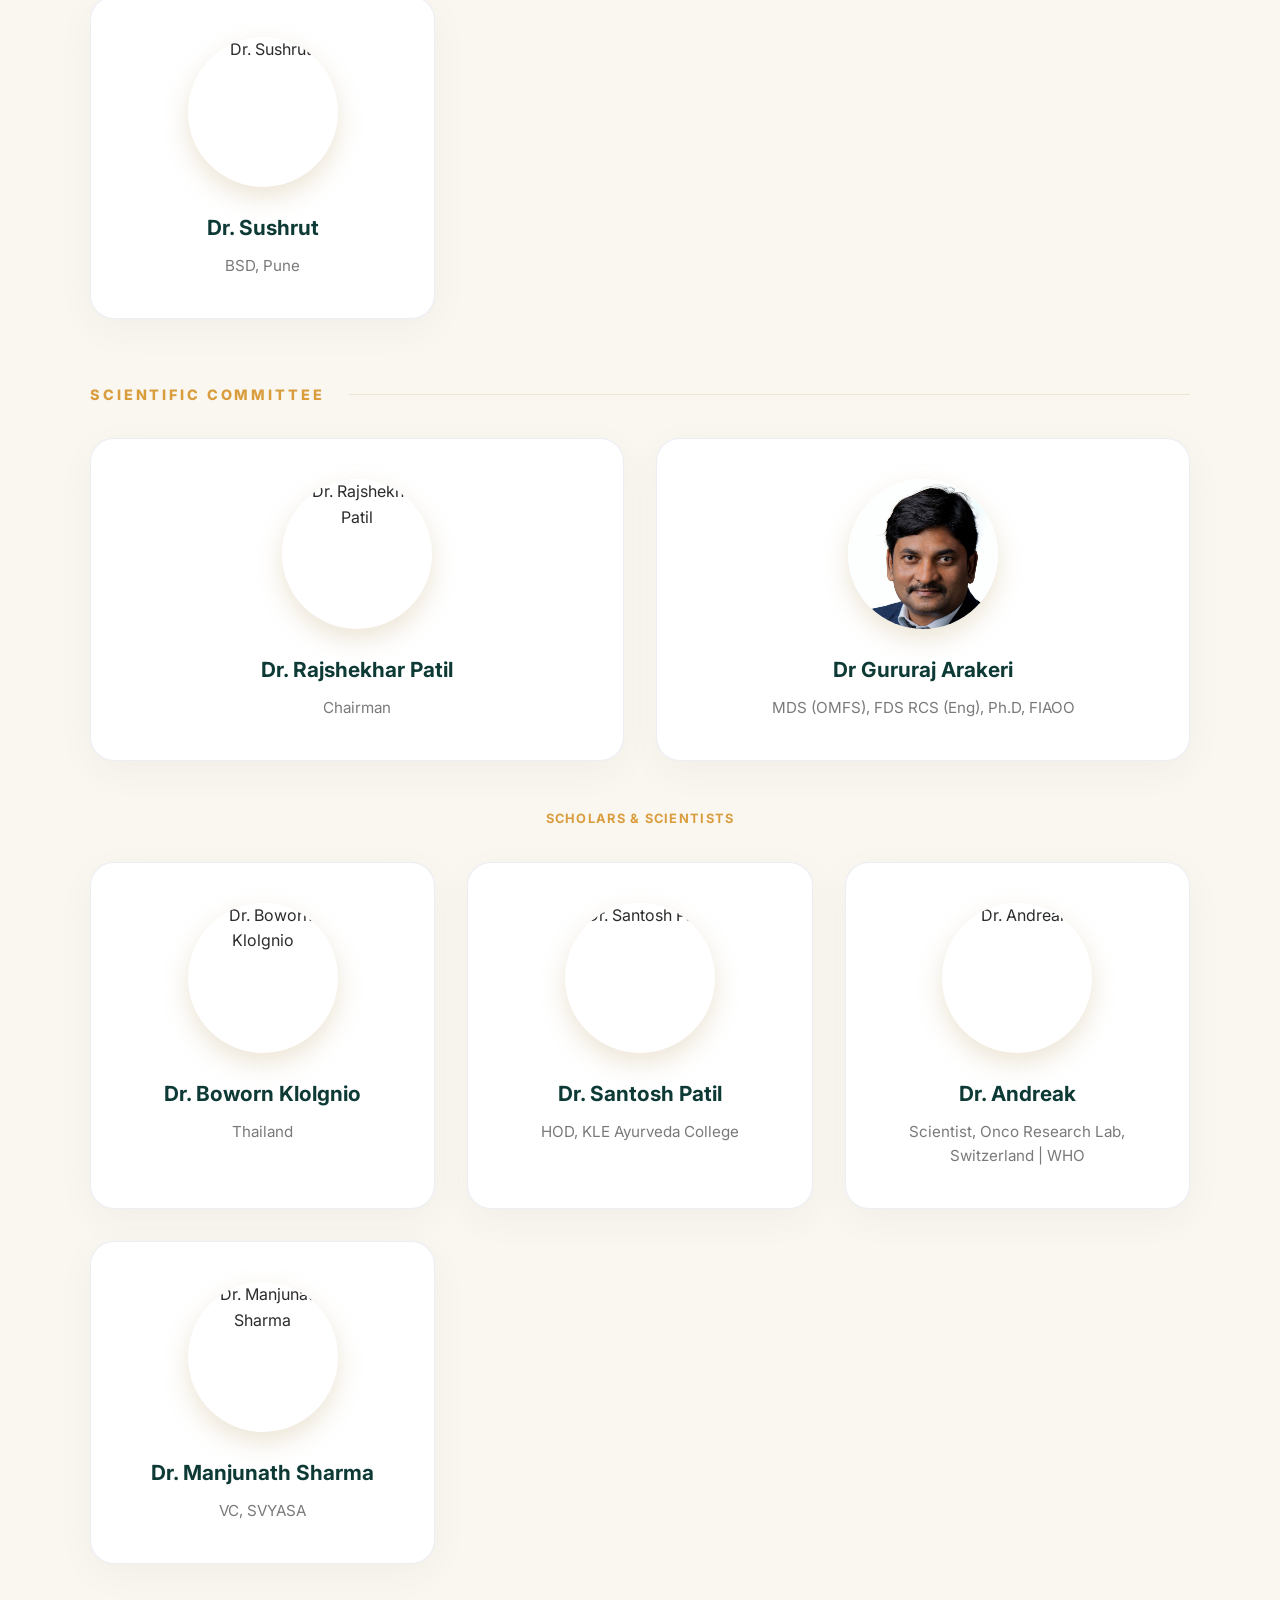
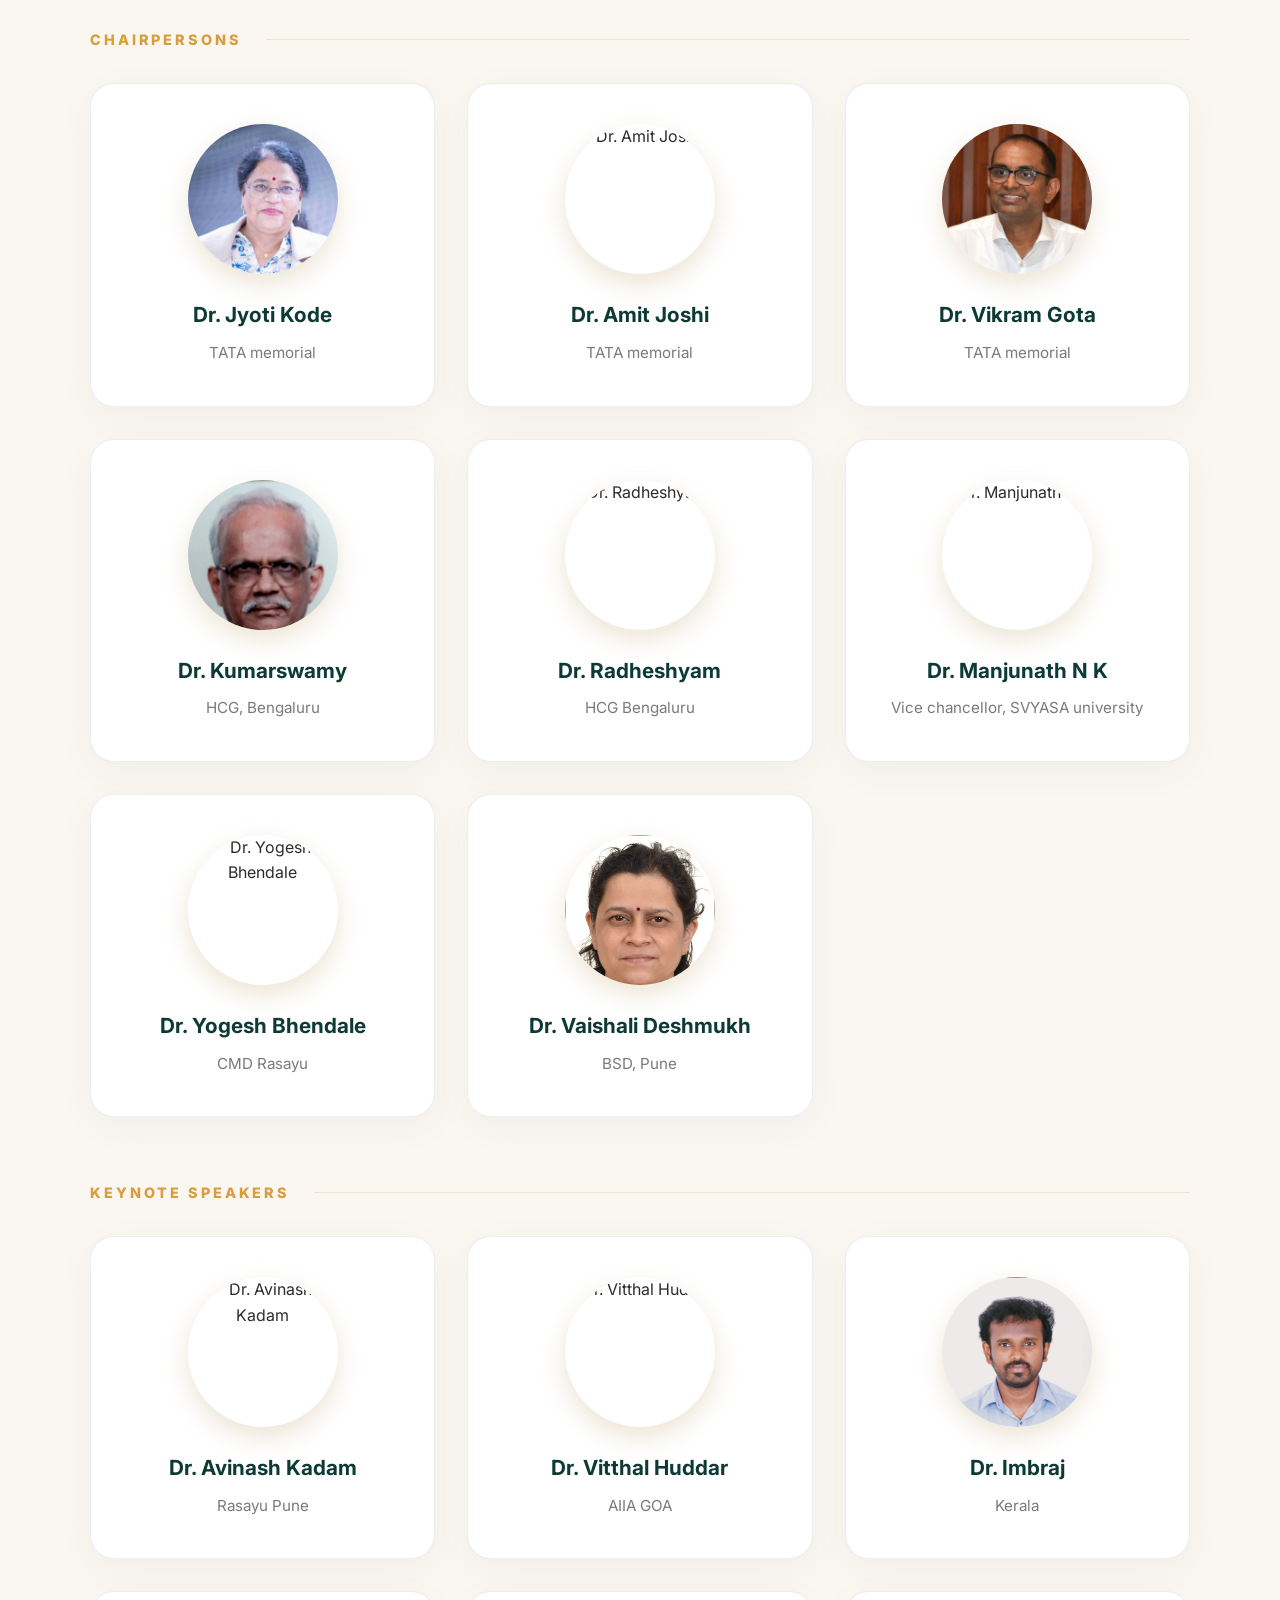
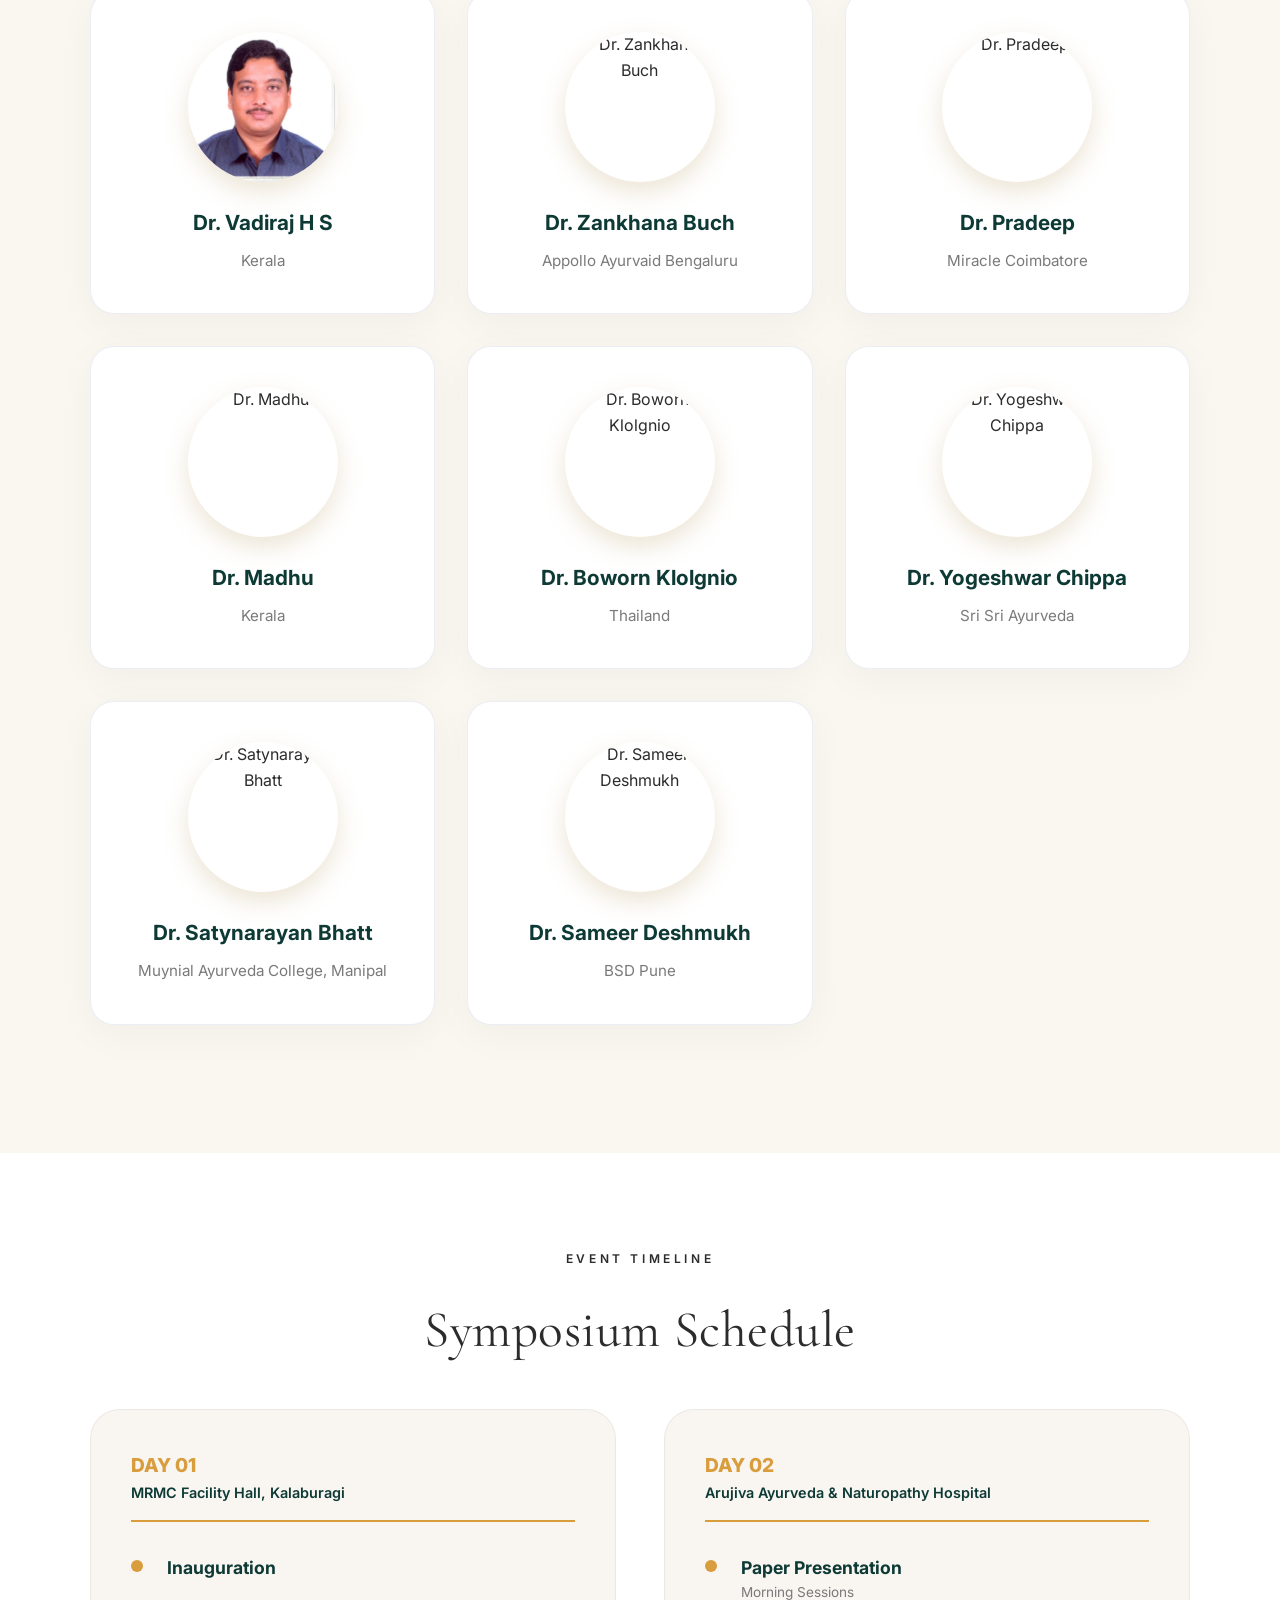
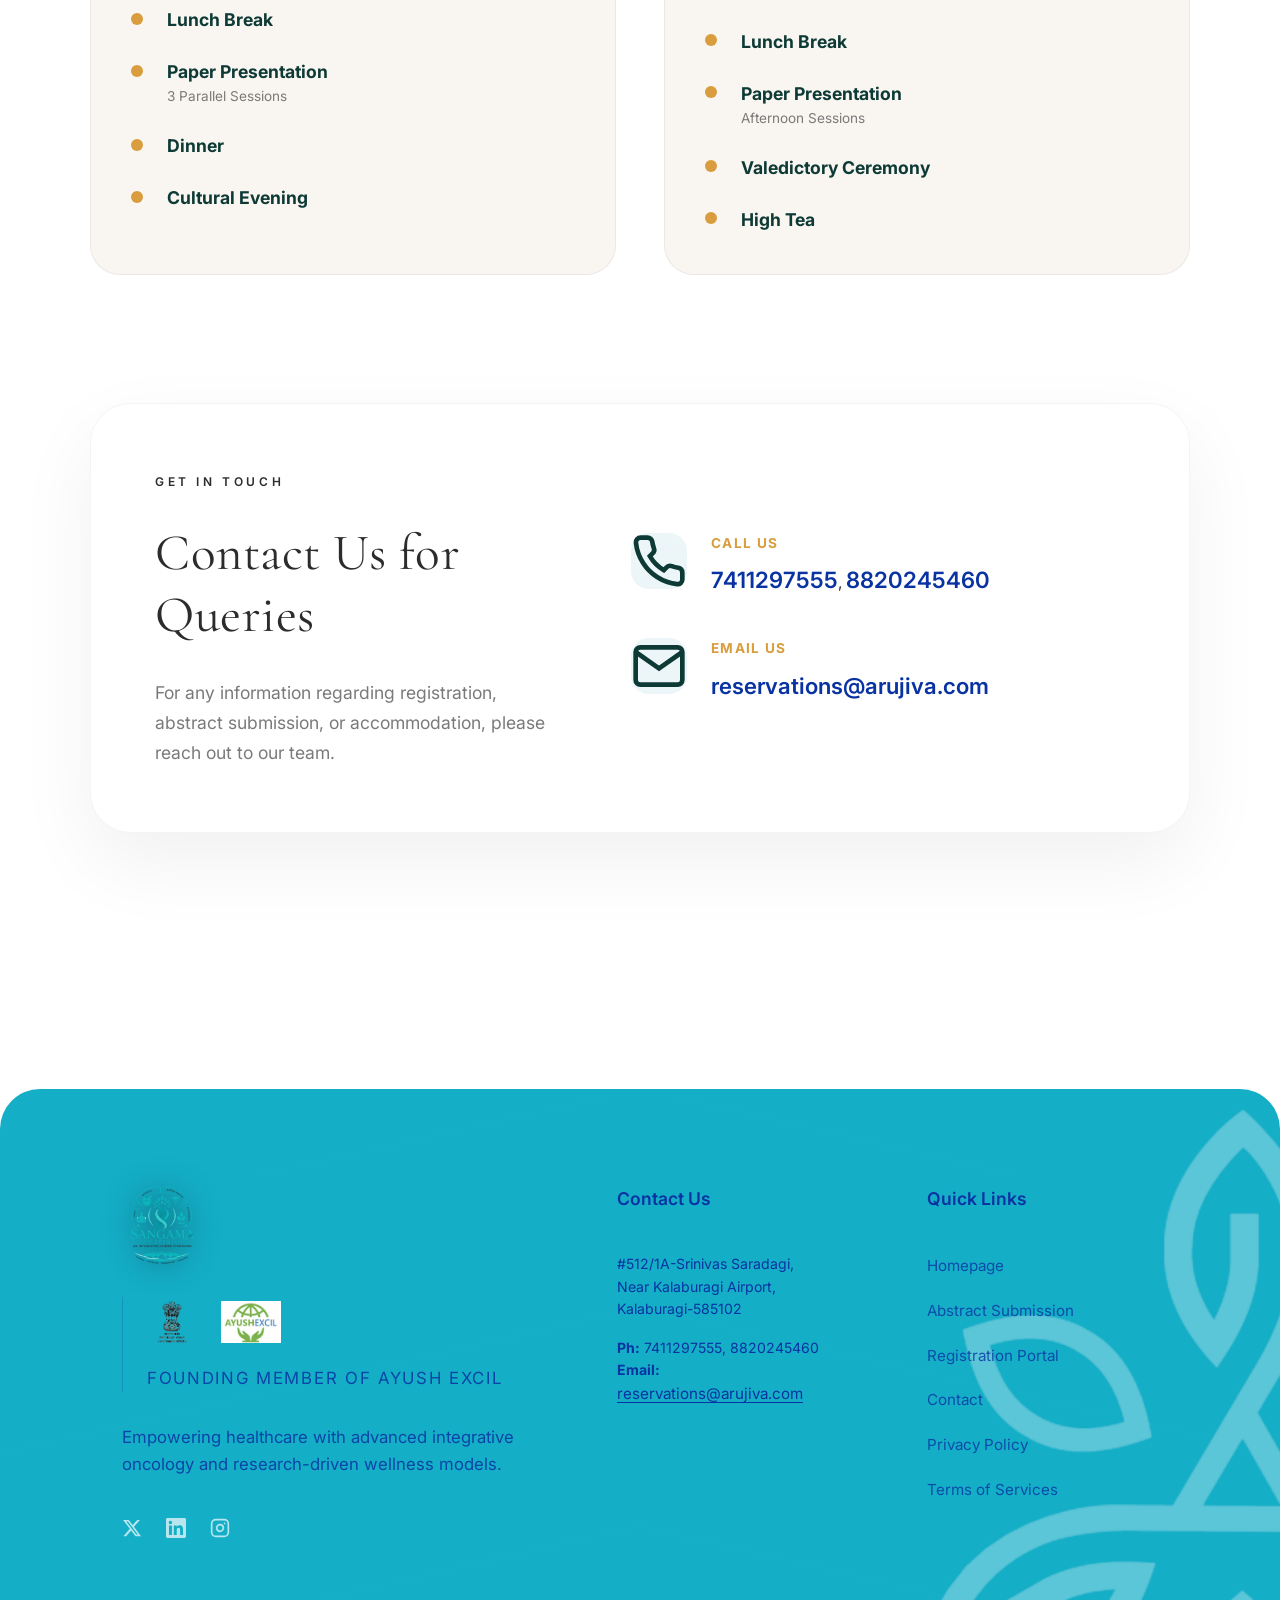
==== commit 07c05723: "Remove white bar below footer by restructuring copyright section and removing negative margins" ====
--- a/index.html
+++ b/index.html
@@ -795,9 +795,10 @@
         </div>
       </div>
 
-      <div class="footer-copyright">
-        2025 Arujiva. All rights reserved.
-      </div>
+    </div>
+
+    <div class="footer-copyright">
+      2025 Arujiva. All rights reserved.
     </div>
   </footer>
 
--- a/index.css
+++ b/index.css
@@ -1270,10 +1270,11 @@
   background: var(--ata-gold);
   color: var(--ata-teal);
   text-align: center;
-  padding: 0.9rem;
+  padding: 1.2rem;
   font-size: 0.75rem;
   font-weight: 600;
-  margin: 0 -6% 0; /* Bleed out */
+  margin: 0;
+  width: 100%;
   position: relative;
   z-index: 2;
 }
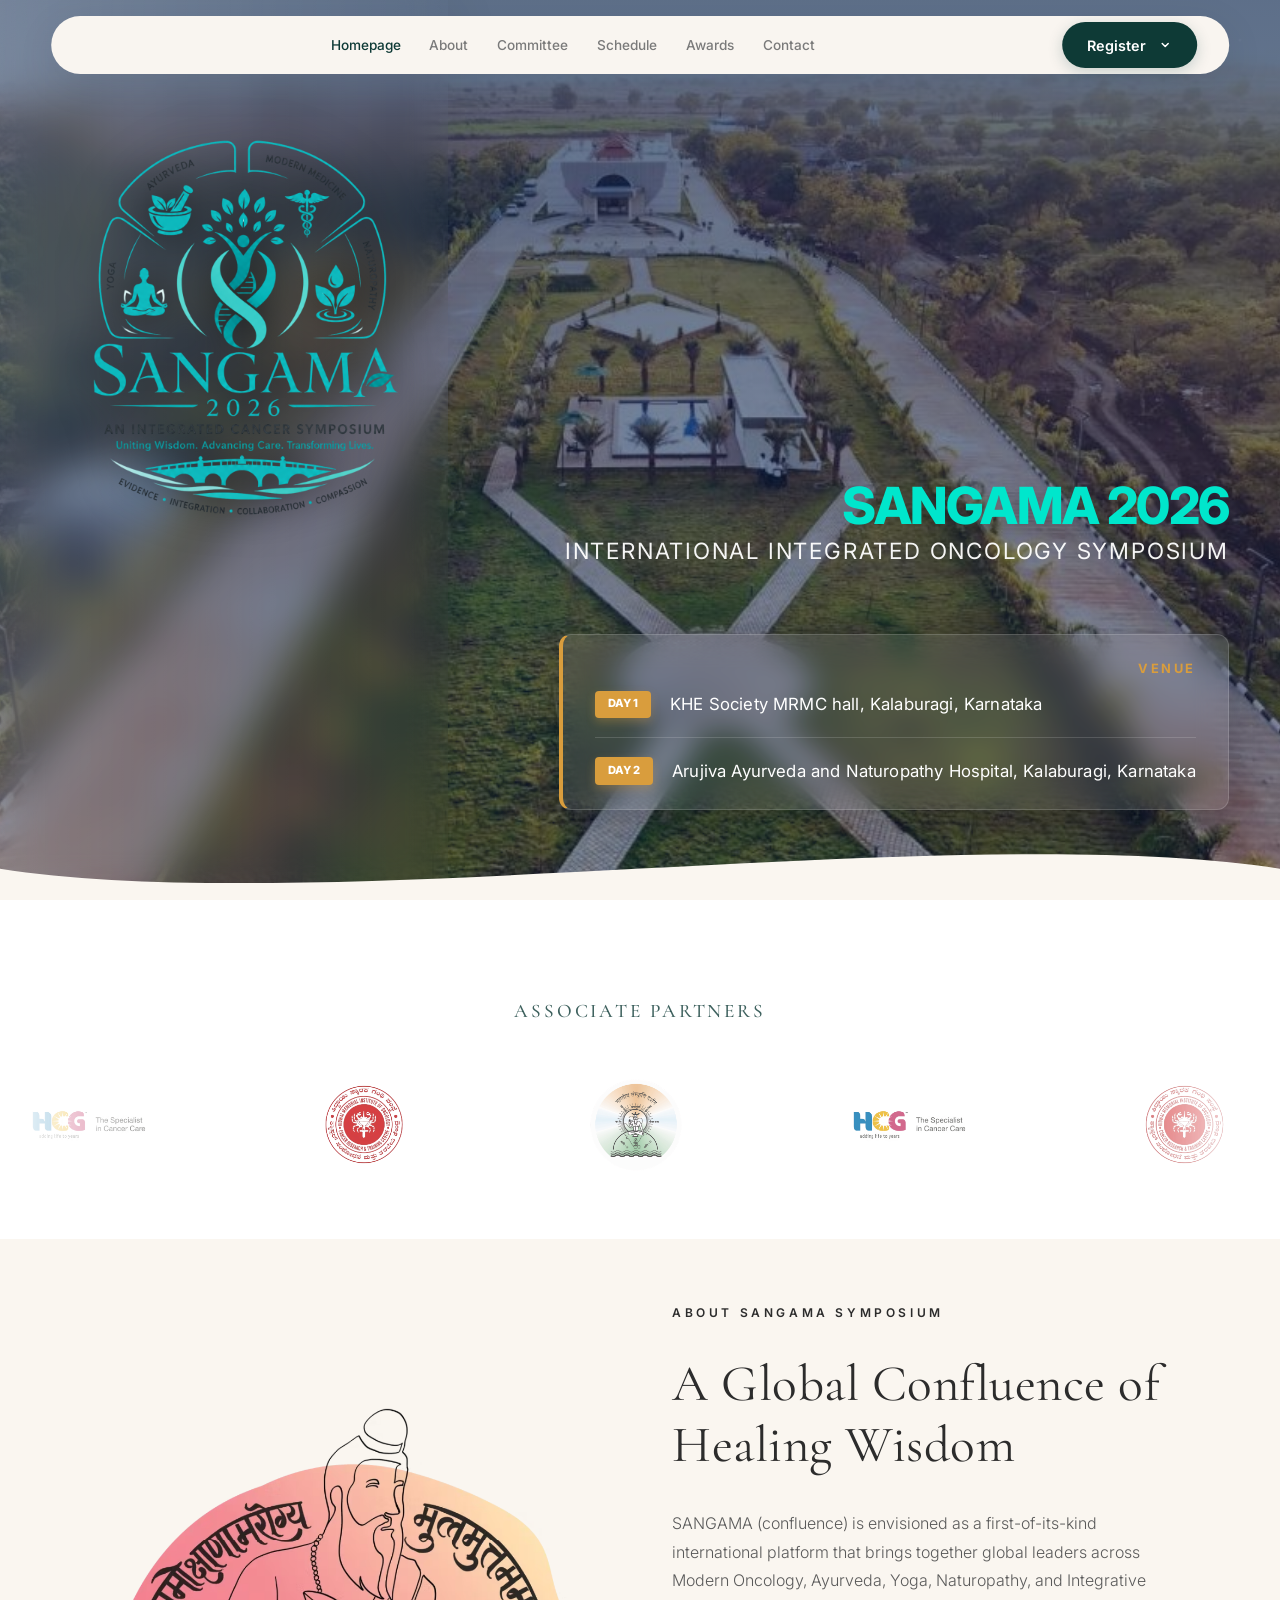
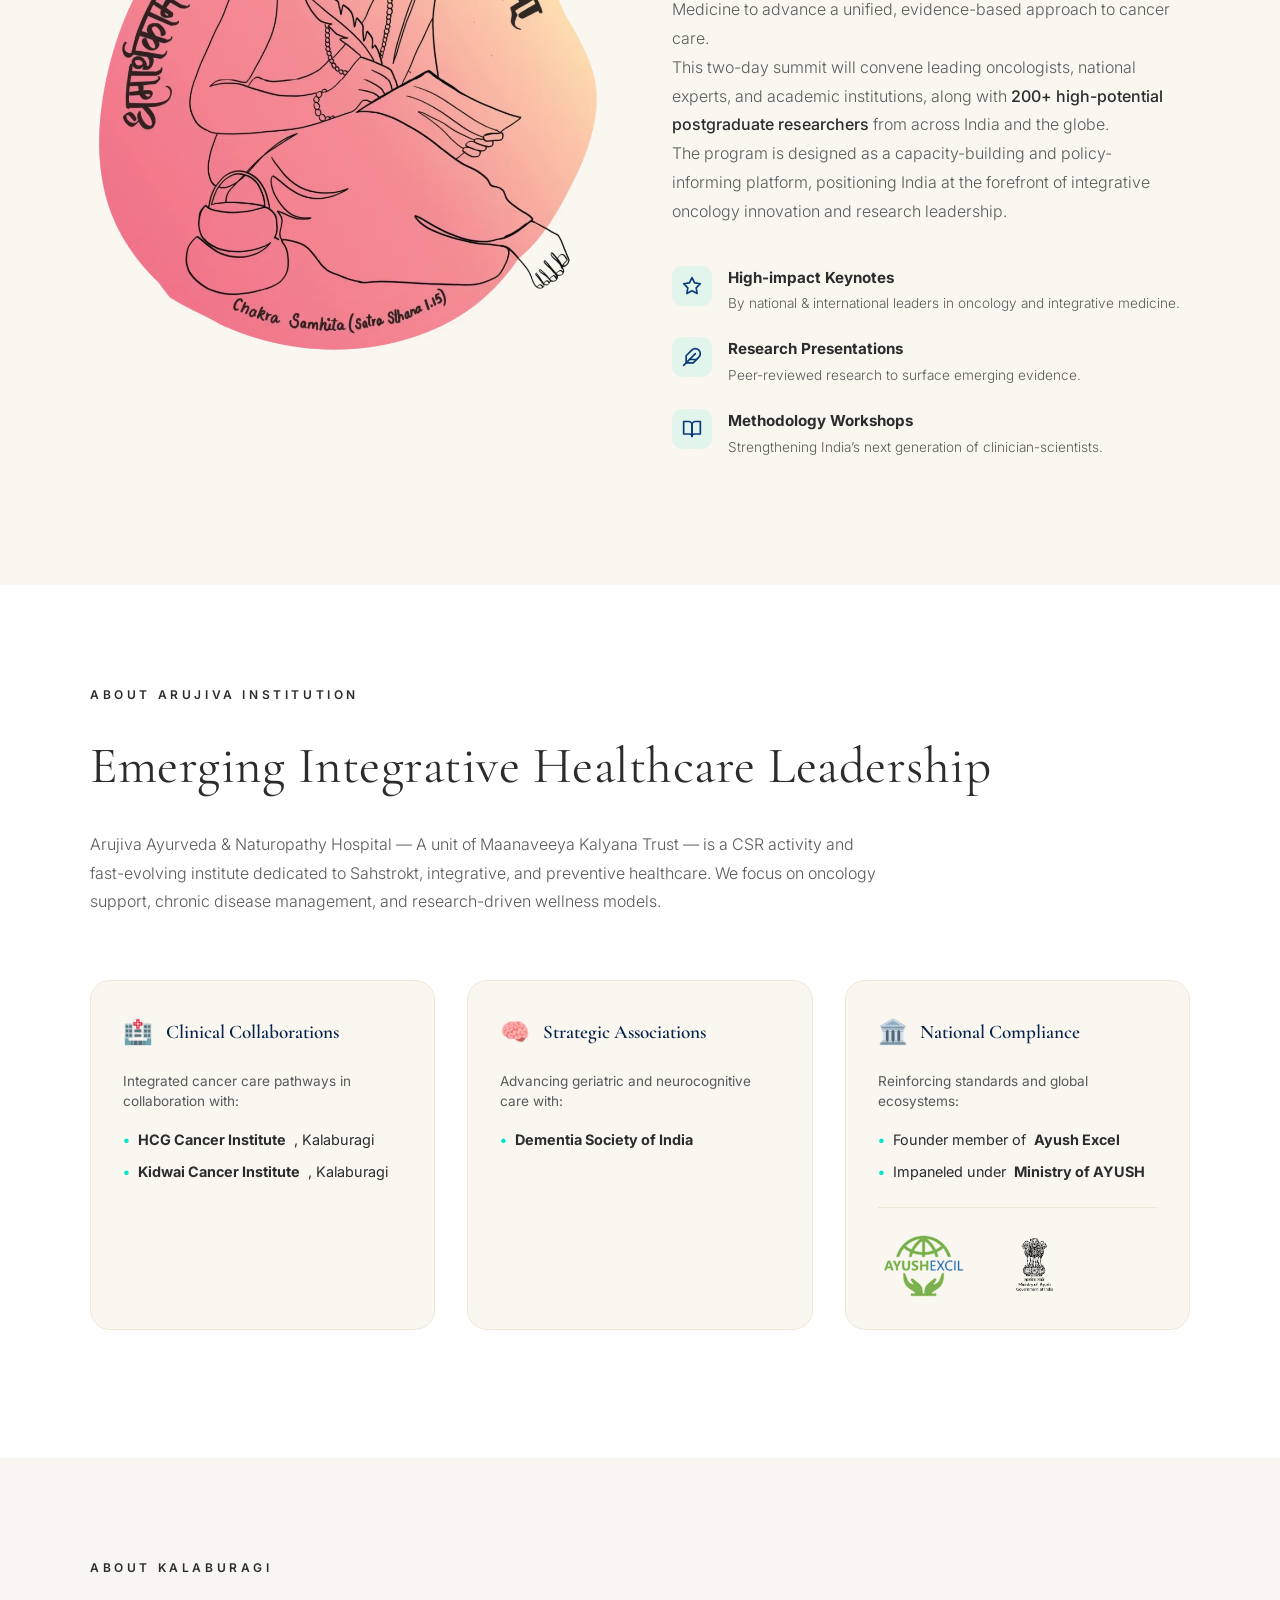
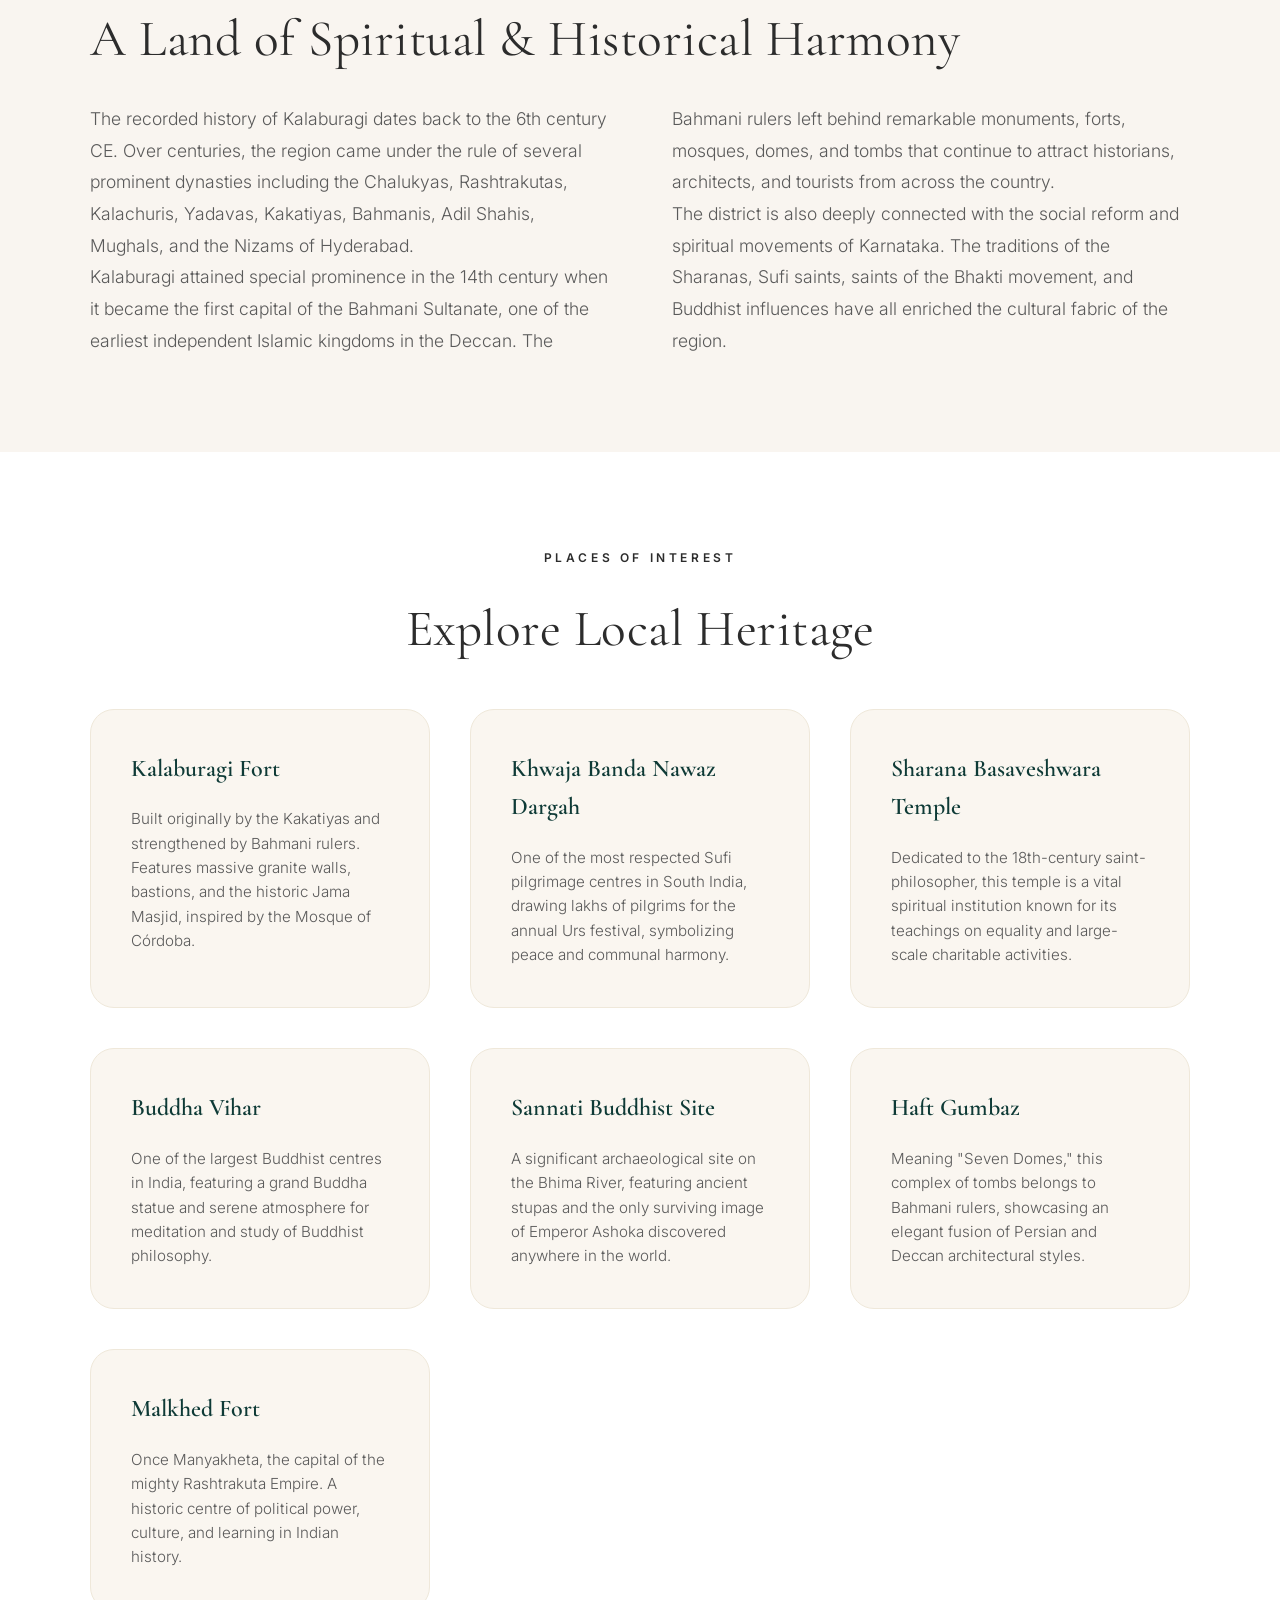
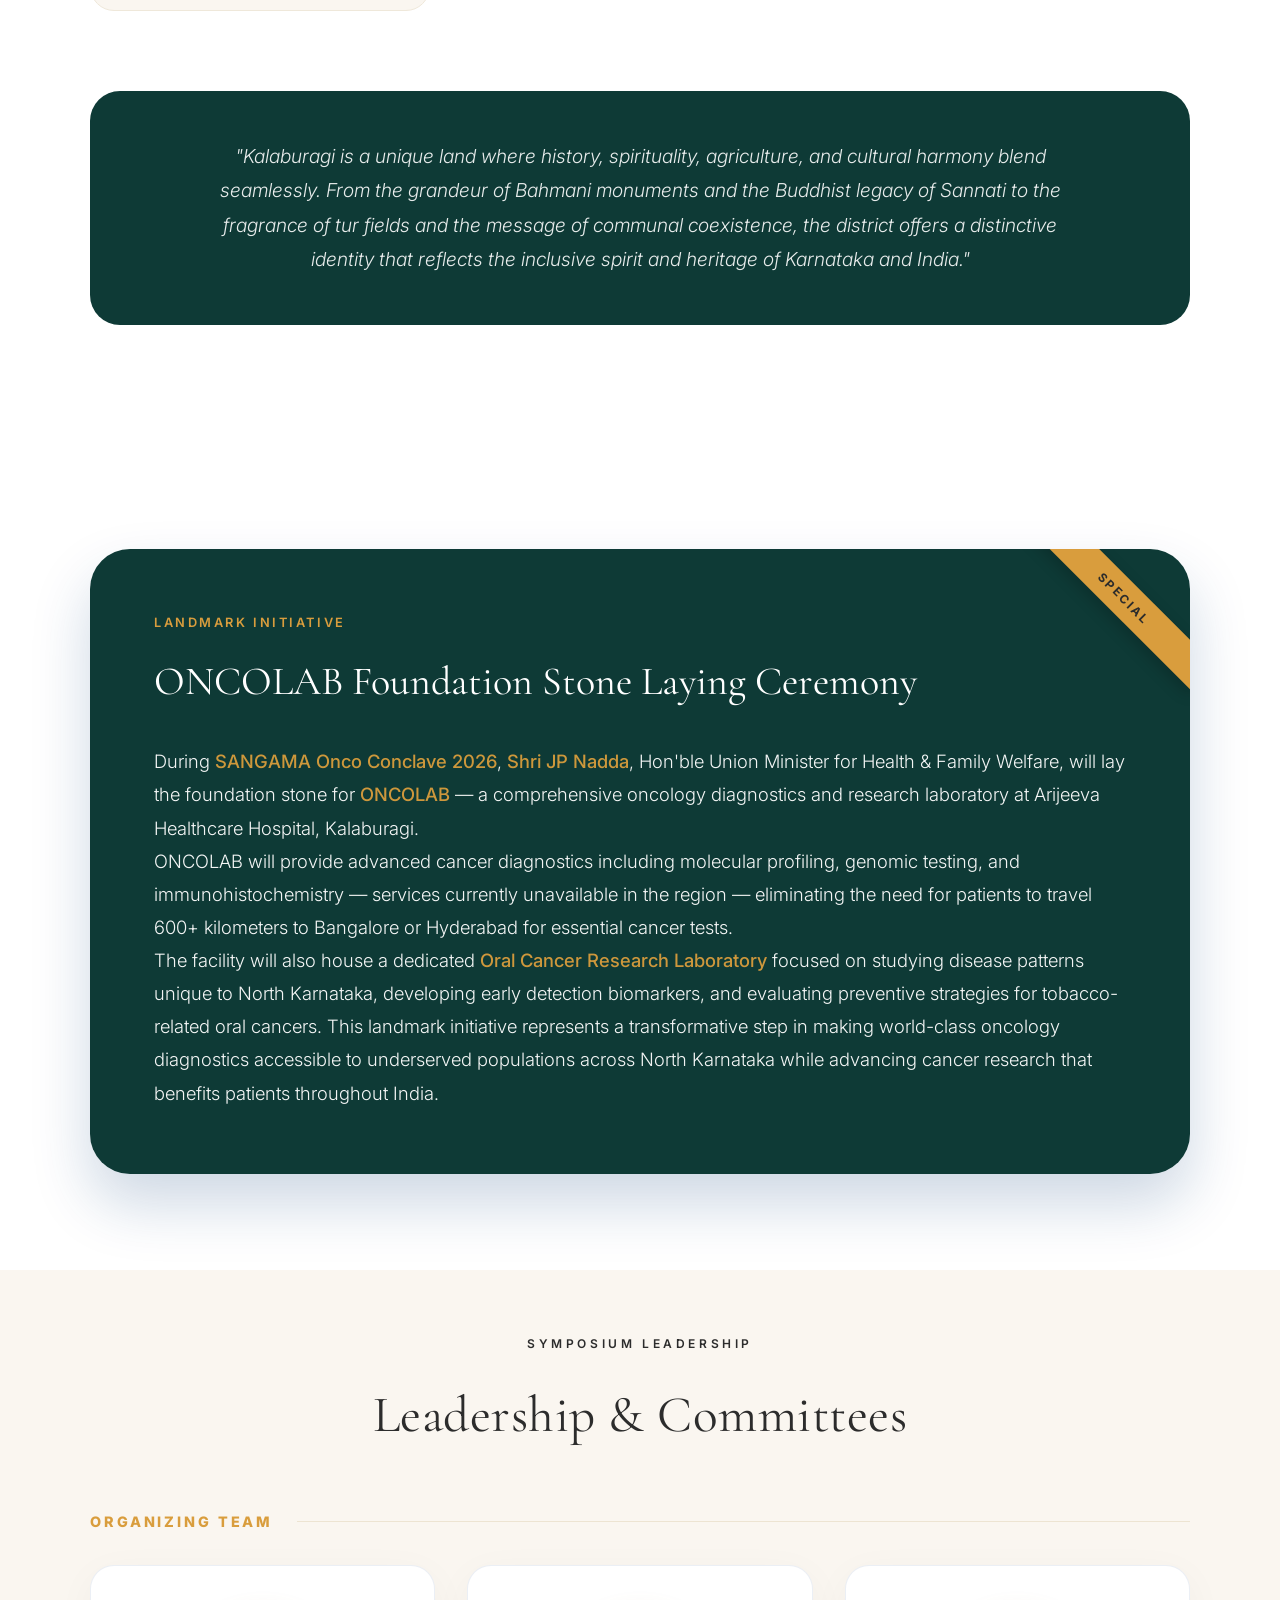
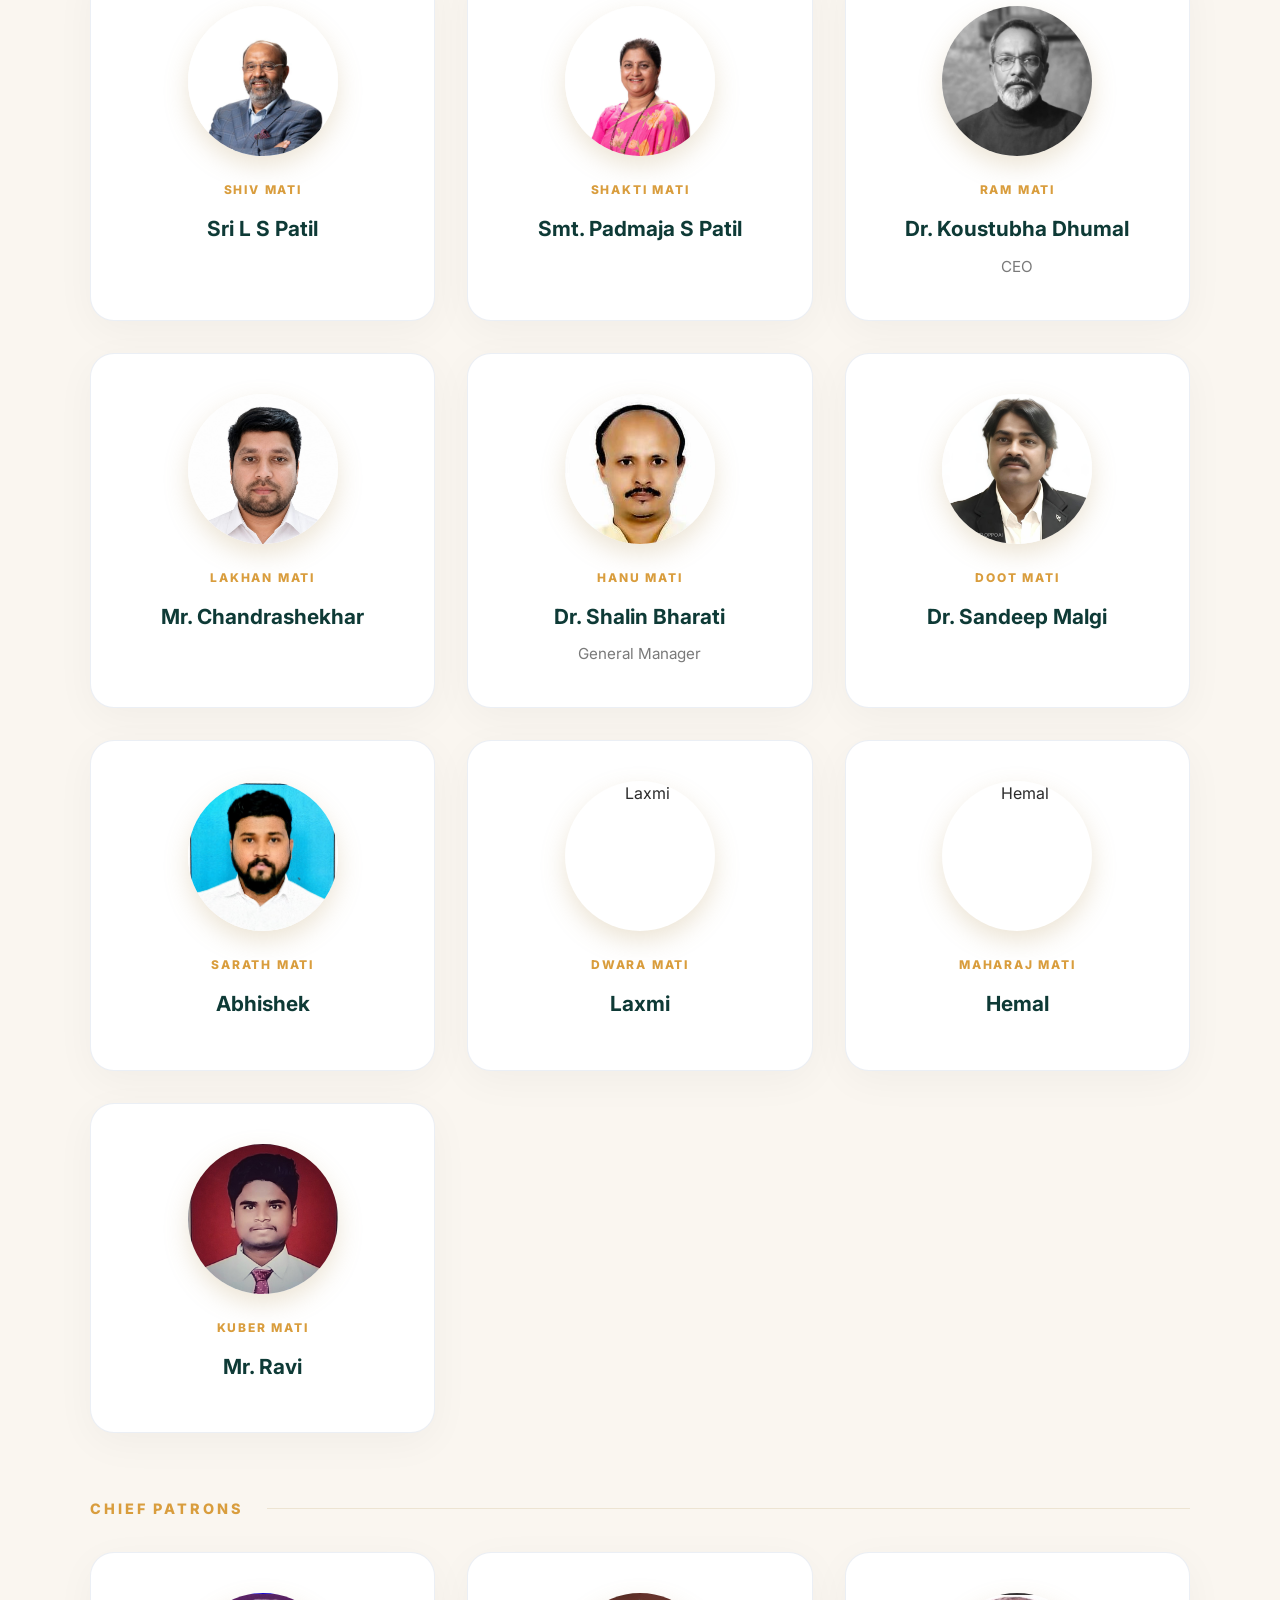
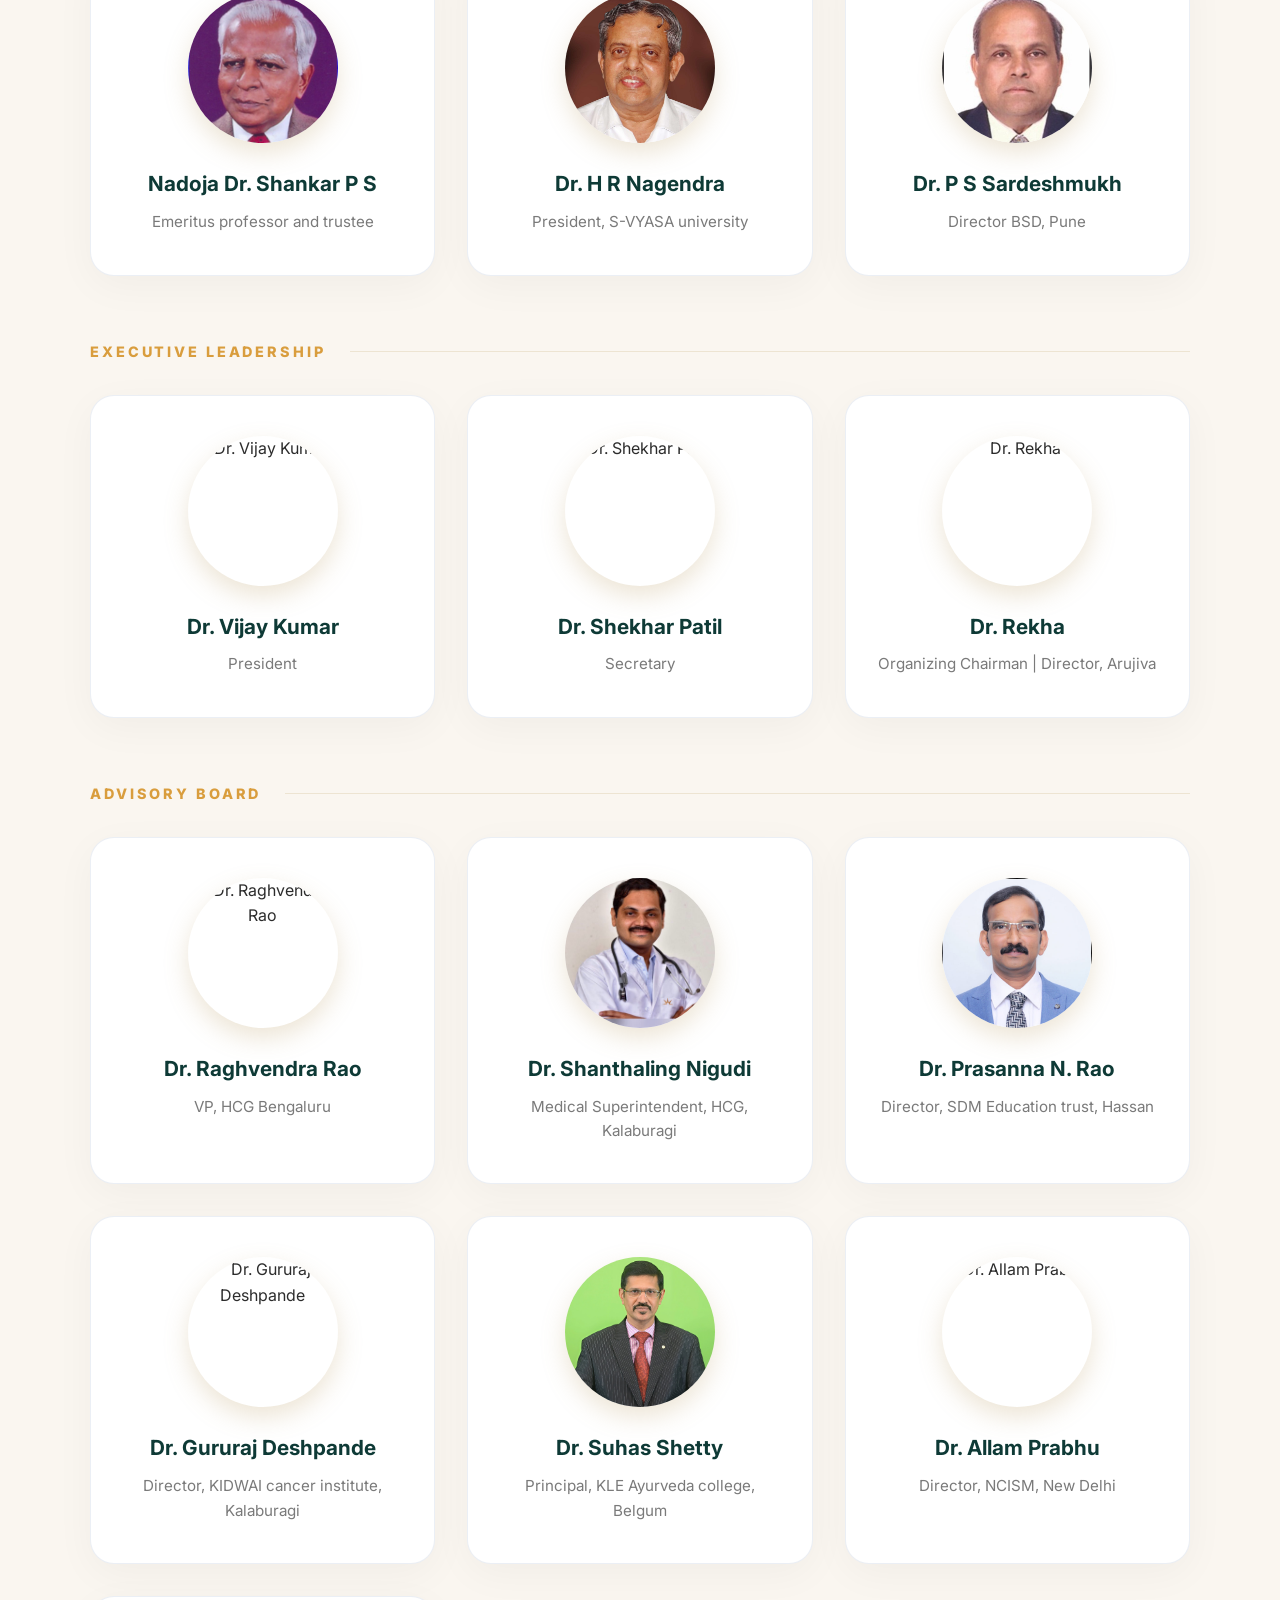
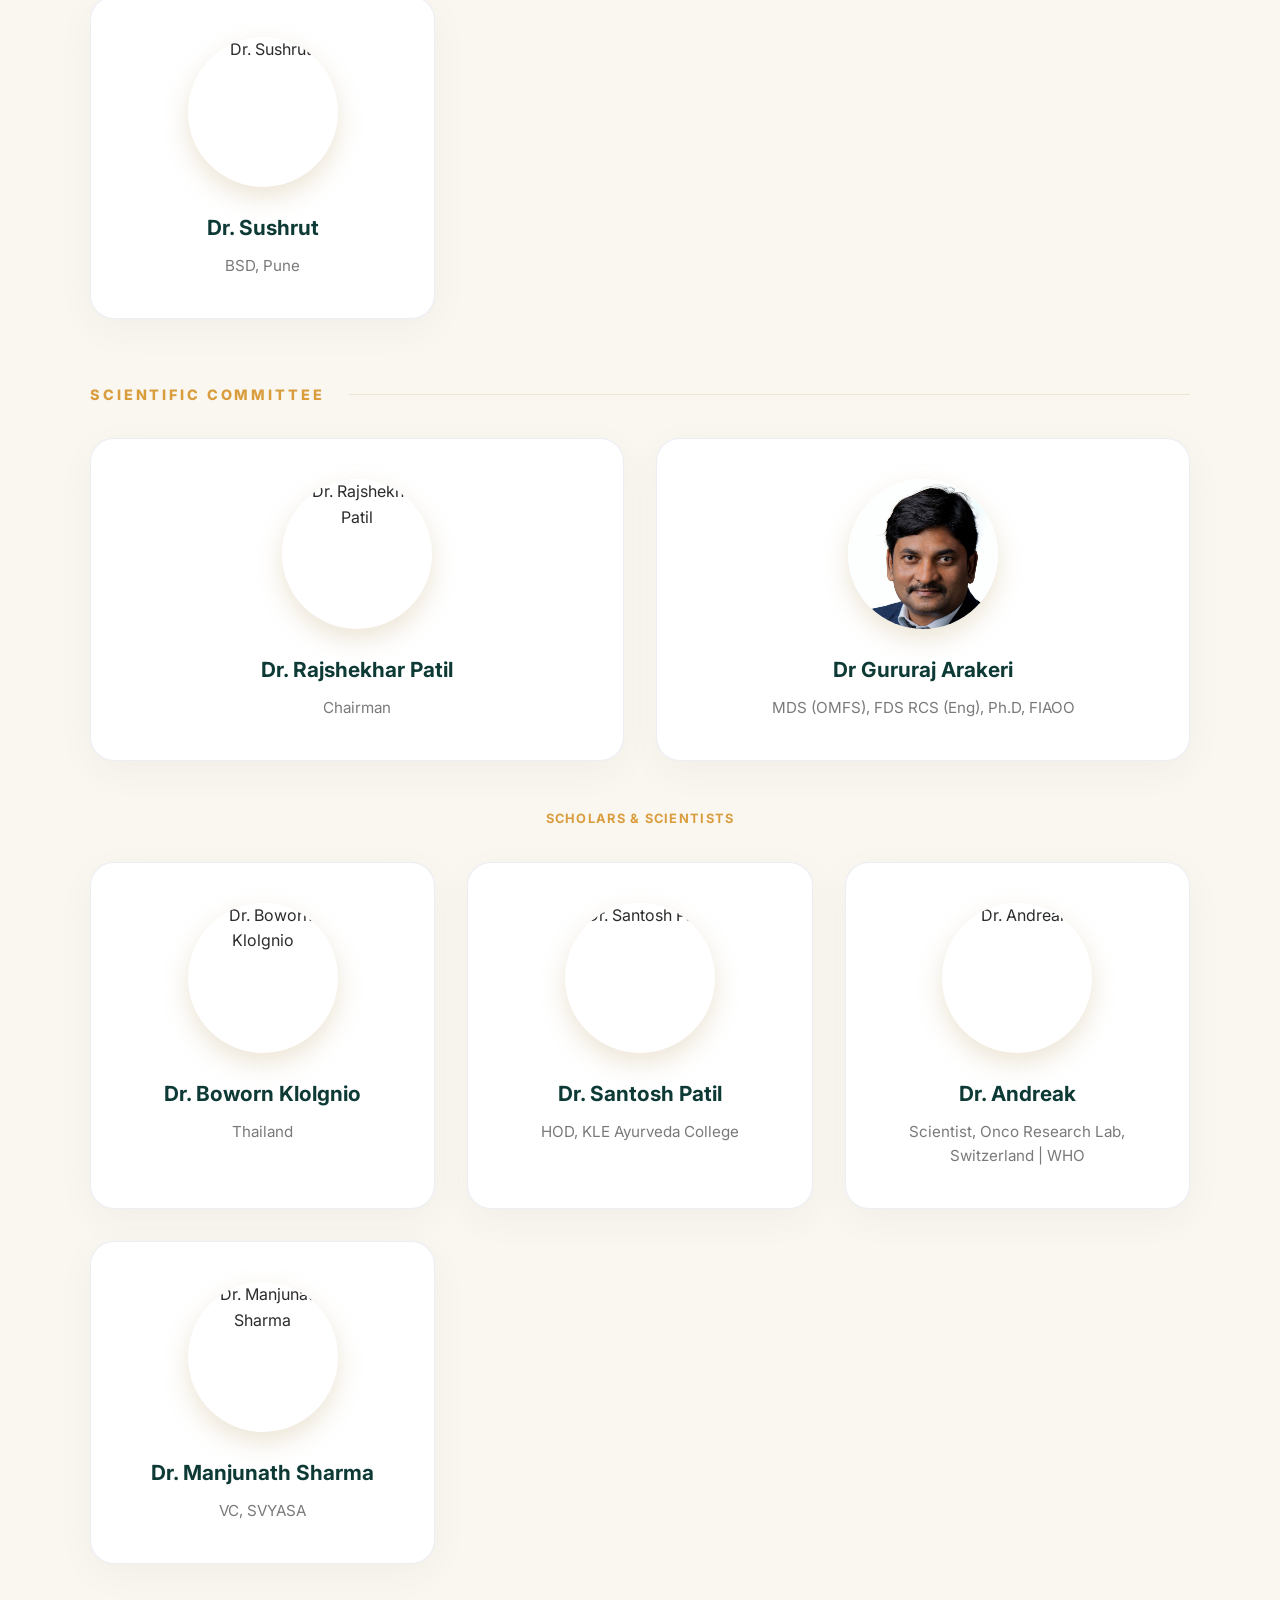
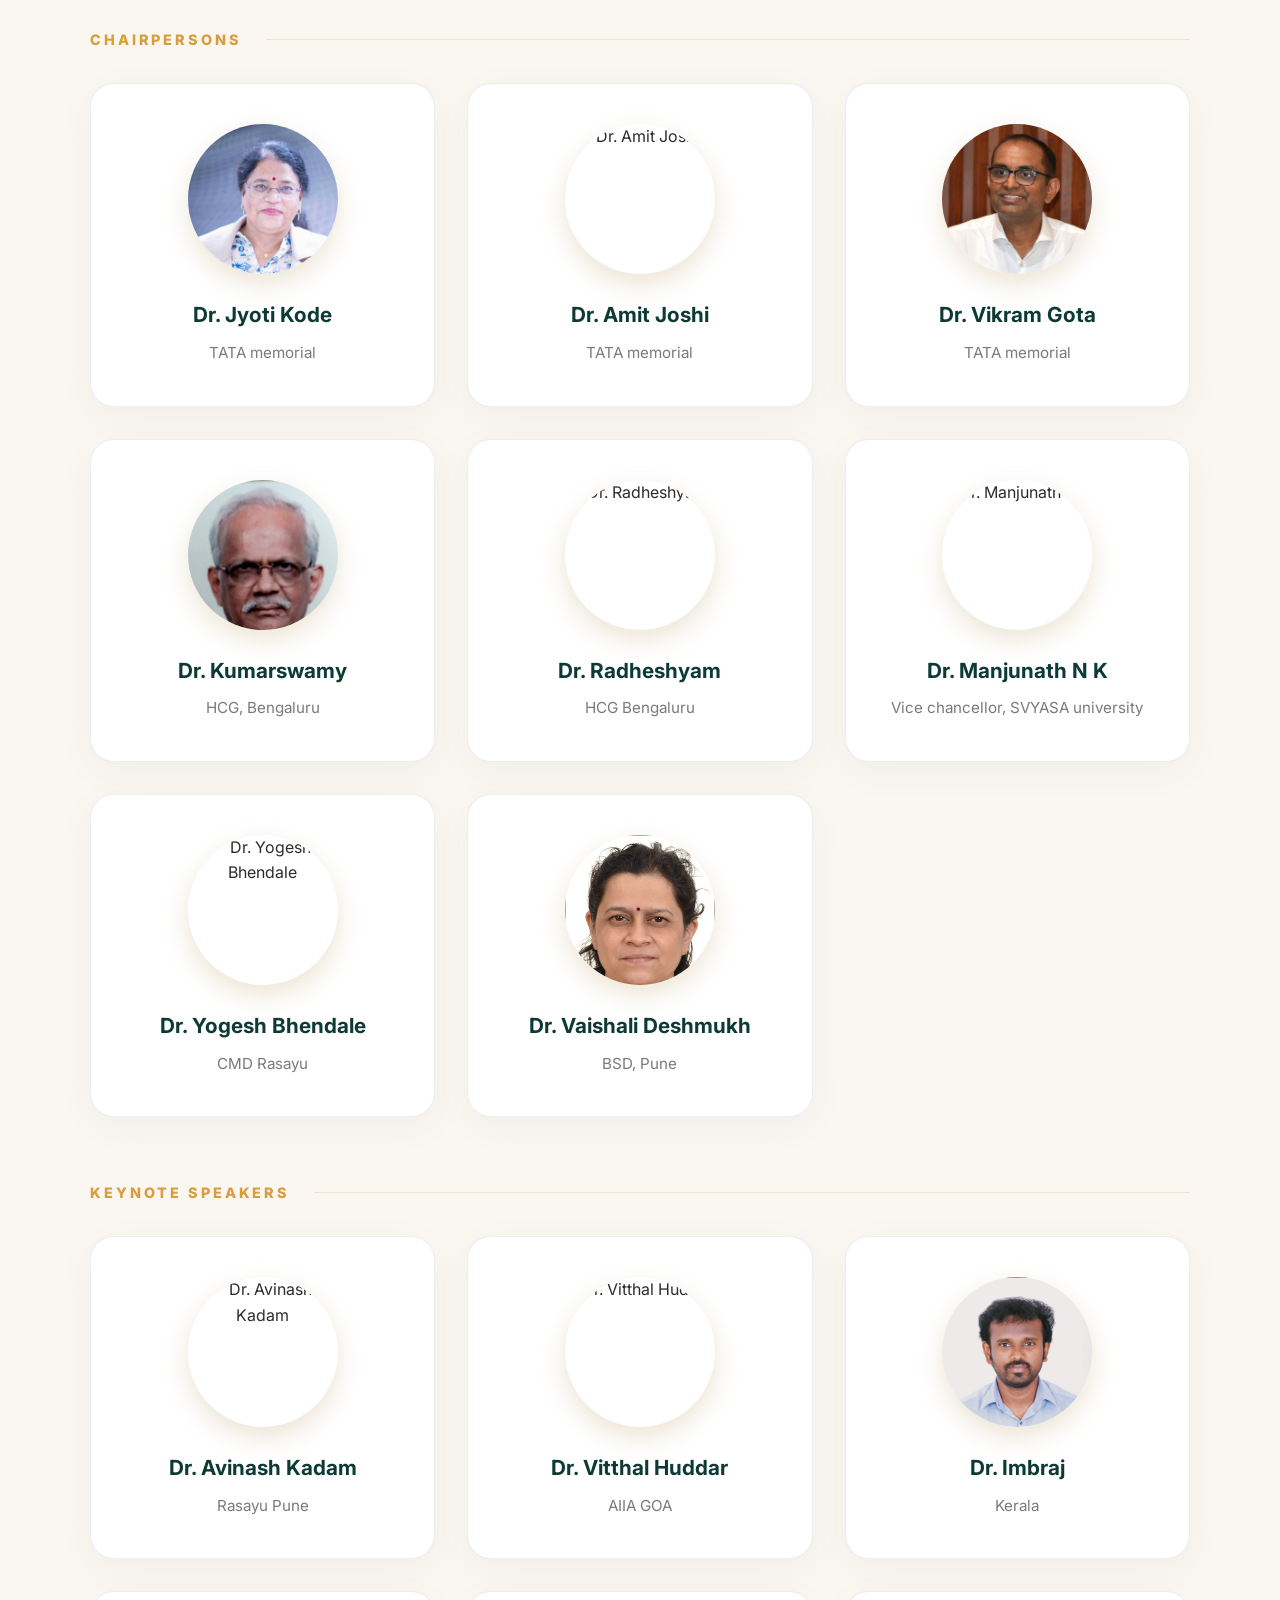
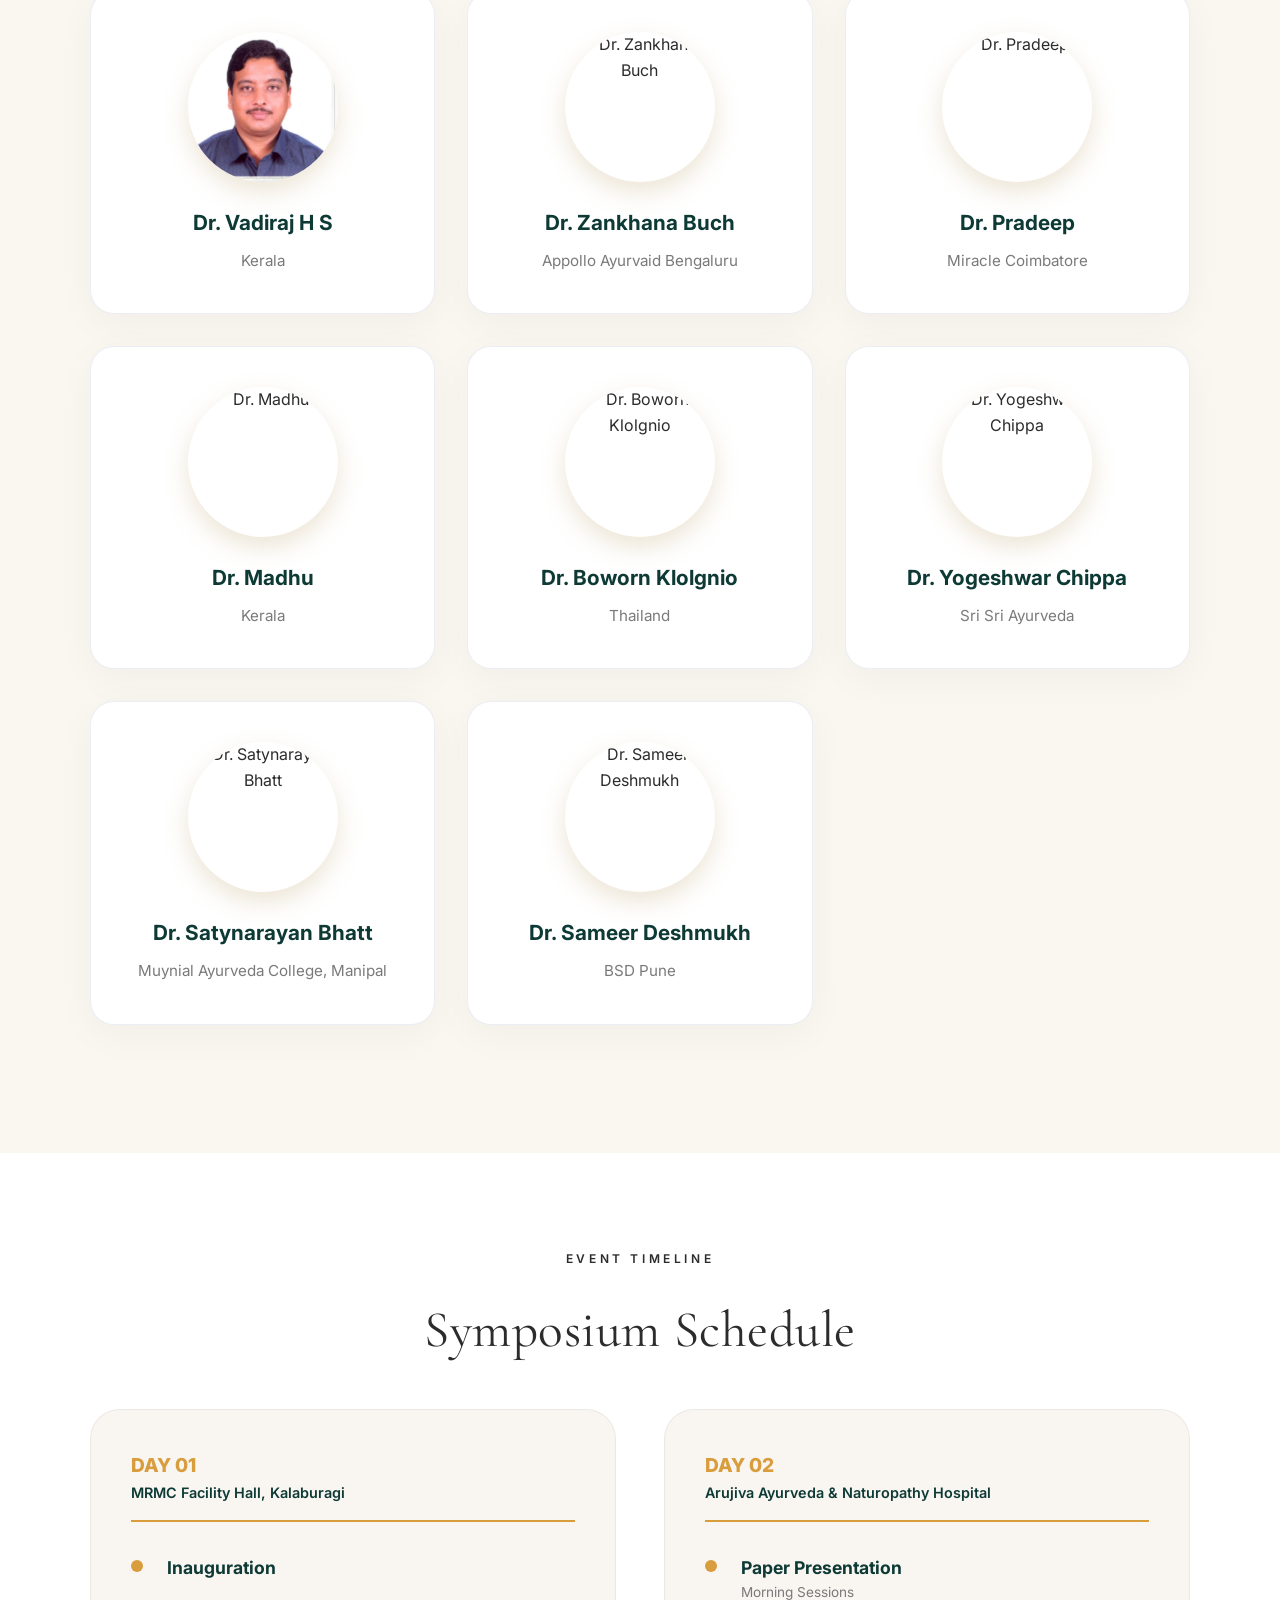
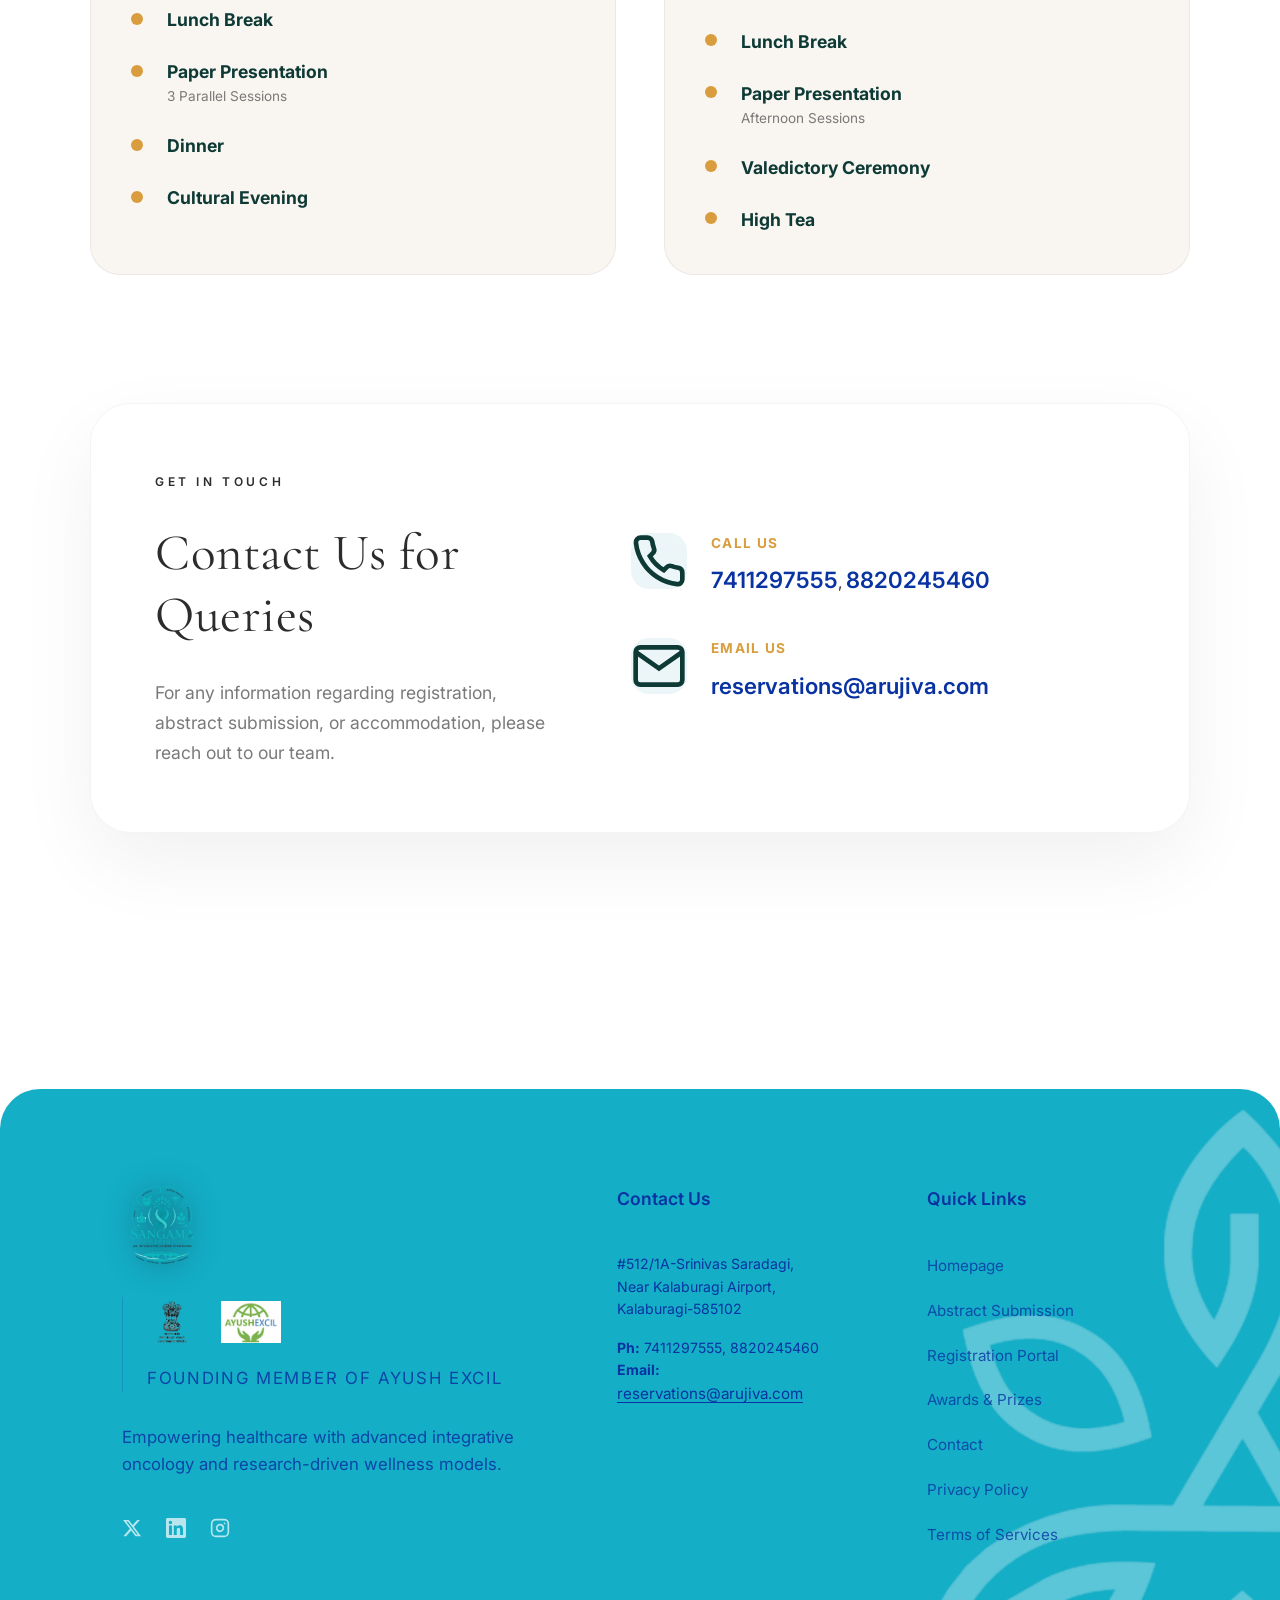
==== commit 025f248f: "Create separate Awards page, remove prizes from abstract submission, add floating trophy icon and na" ====
--- a/index.html
+++ b/index.html
@@ -39,6 +39,7 @@
         <li><a href="index.html#about-sangama">About</a></li>
         <li><a href="index.html#committee">Committee</a></li>
         <li><a href="index.html#schedule">Schedule</a></li>
+        <li><a href="awards.html">Awards</a></li>
         <li><a href="index.html#contact-connect">Contact</a></li>
       </ul>
 
@@ -788,7 +789,8 @@
             <li><a href="index.html">Homepage</a></li>
             <li><a href="abstract.html">Abstract Submission</a></li>
             <li><a href="register.html">Registration Portal</a></li>
-            <li><a href="#contact-connect">Contact</a></li>
+            <li><a href="awards.html">Awards & Prizes</a></li>
+            <li><a href="index.html#contact-connect">Contact</a></li>
             <li><a href="#">Privacy Policy</a></li>
             <li><a href="#">Terms of Services</a></li>
           </ul>
@@ -809,6 +811,20 @@
     </svg>
   </div>
 
+  <!-- Floating Awards Icon -->
+  <a href="awards.html" class="floating-awards-icon" title="View Awards & Prizes">
+    <div class="award-cup-glow"></div>
+    <svg viewBox="0 0 24 24" fill="none" stroke="currentColor" stroke-width="2" stroke-linecap="round" stroke-linejoin="round">
+      <path d="M6 9V2h12v7"></path>
+      <path d="M12 22v-4"></path>
+      <path d="M12 18H8"></path>
+      <path d="M12 18h4"></path>
+      <path d="M6 5c-1.1 0-2 .9-2 2v2c0 2.2 1.8 4 4 4h1"></path>
+      <path d="M18 5c1.1 0 2 .9 2 2v2c0 2.2-1.8 4-4 4h-1"></path>
+      <path d="M4 15a8 8 0 0 0 16 0"></path>
+    </svg>
+  </a>
+
   <script src="app.js"></script>
 </body>
 </html>
--- a/index.css
+++ b/index.css
@@ -2059,3 +2059,49 @@
 .nav-dropdown:hover .btn-nav-dropdown svg {
   transform: rotate(180deg);
 }
+
+/* Floating Awards Icon */
+.floating-awards-icon {
+  position: fixed;
+  bottom: 2rem;
+  left: 2rem;
+  width: 3.5rem;
+  height: 3.5rem;
+  background: var(--ata-gold);
+  color: white;
+  border-radius: 50%;
+  display: flex;
+  align-items: center;
+  justify-content: center;
+  box-shadow: 0 10px 30px rgba(217, 157, 61, 0.4);
+  z-index: 1500;
+  transition: all 0.4s cubic-bezier(0.23, 1, 0.32, 1);
+  text-decoration: none;
+}
+
+.floating-awards-icon svg {
+  width: 1.6rem;
+  height: 1.6rem;
+}
+
+.award-cup-glow {
+  position: absolute;
+  inset: -5px;
+  background: var(--ata-gold);
+  border-radius: 50%;
+  opacity: 0.3;
+  z-index: -1;
+  animation: cupPulse 2s infinite;
+}
+
+@keyframes cupPulse {
+  0% { transform: scale(1); opacity: 0.3; }
+  50% { transform: scale(1.3); opacity: 0; }
+  100% { transform: scale(1); opacity: 0.3; }
+}
+
+.floating-awards-icon:hover {
+  transform: translateY(-5px) scale(1.1);
+  box-shadow: 0 15px 40px rgba(217, 157, 61, 0.6);
+  background: #e6a745;
+}
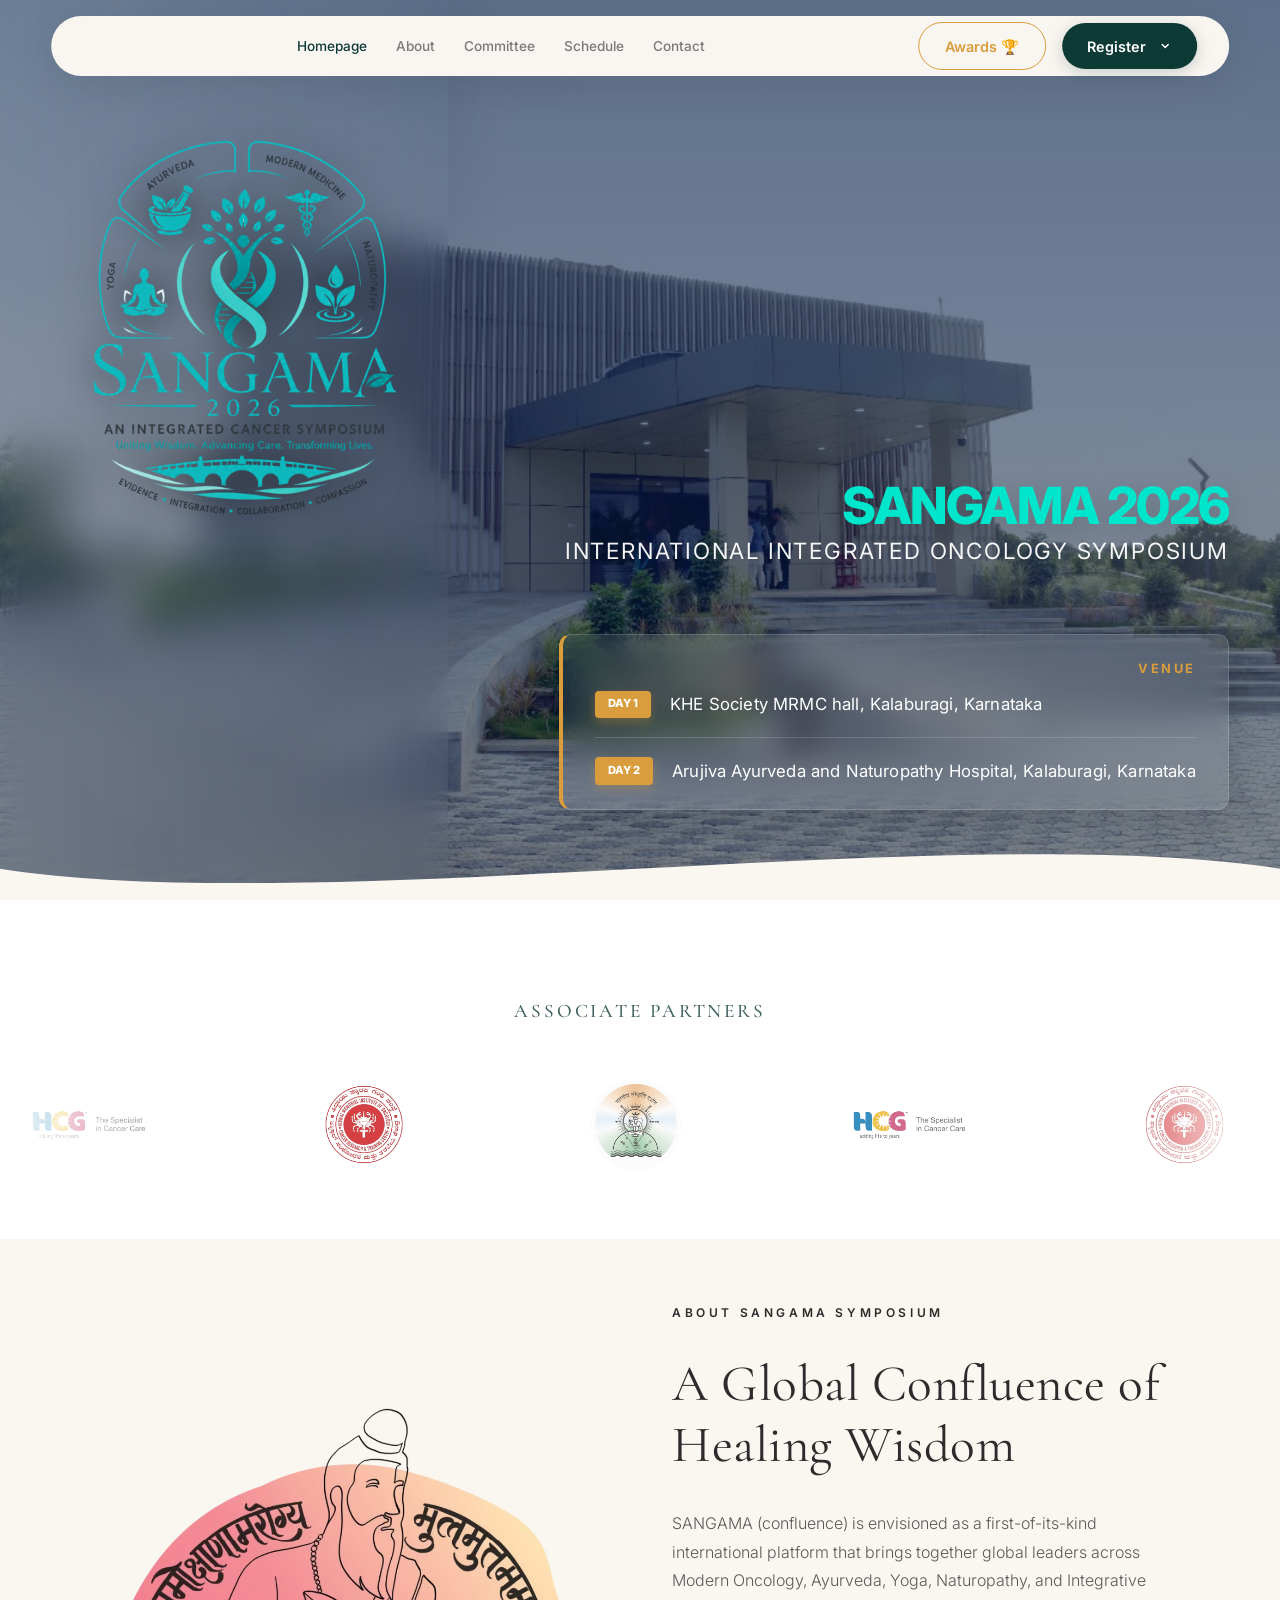
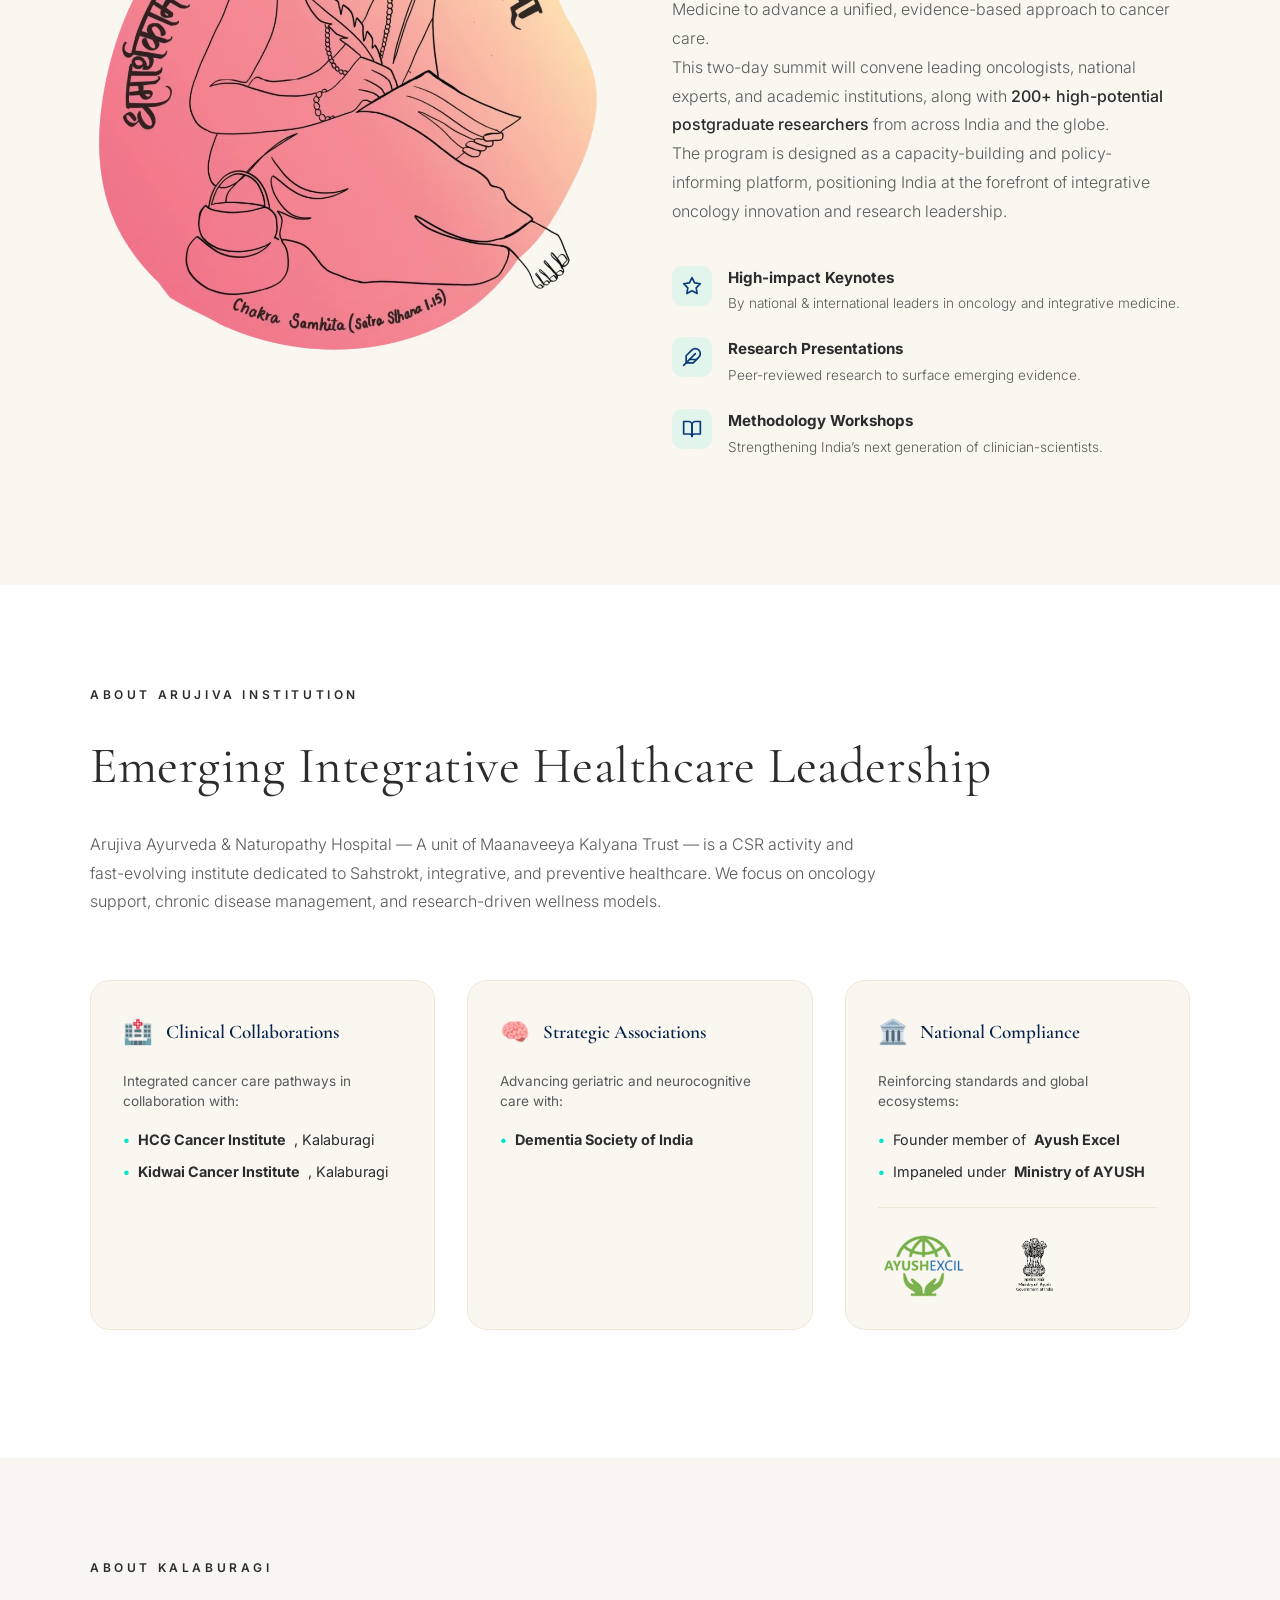
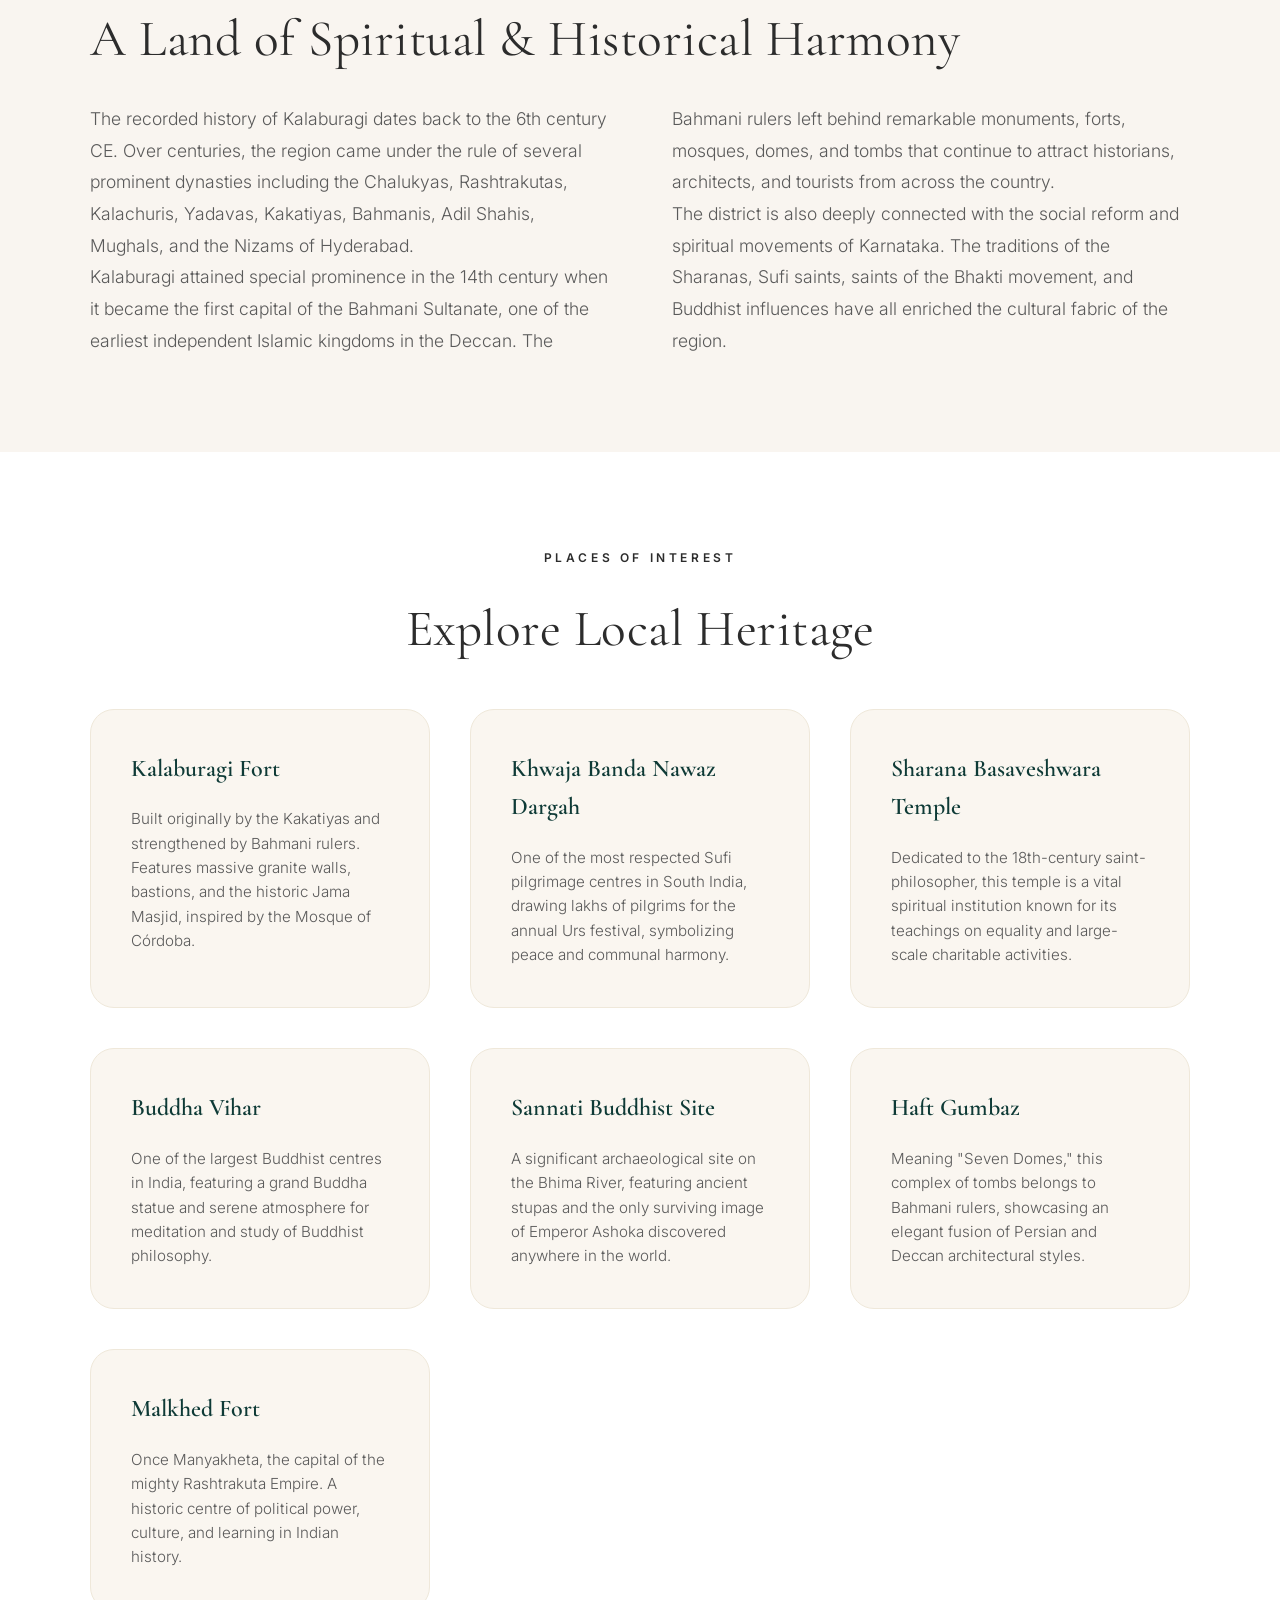
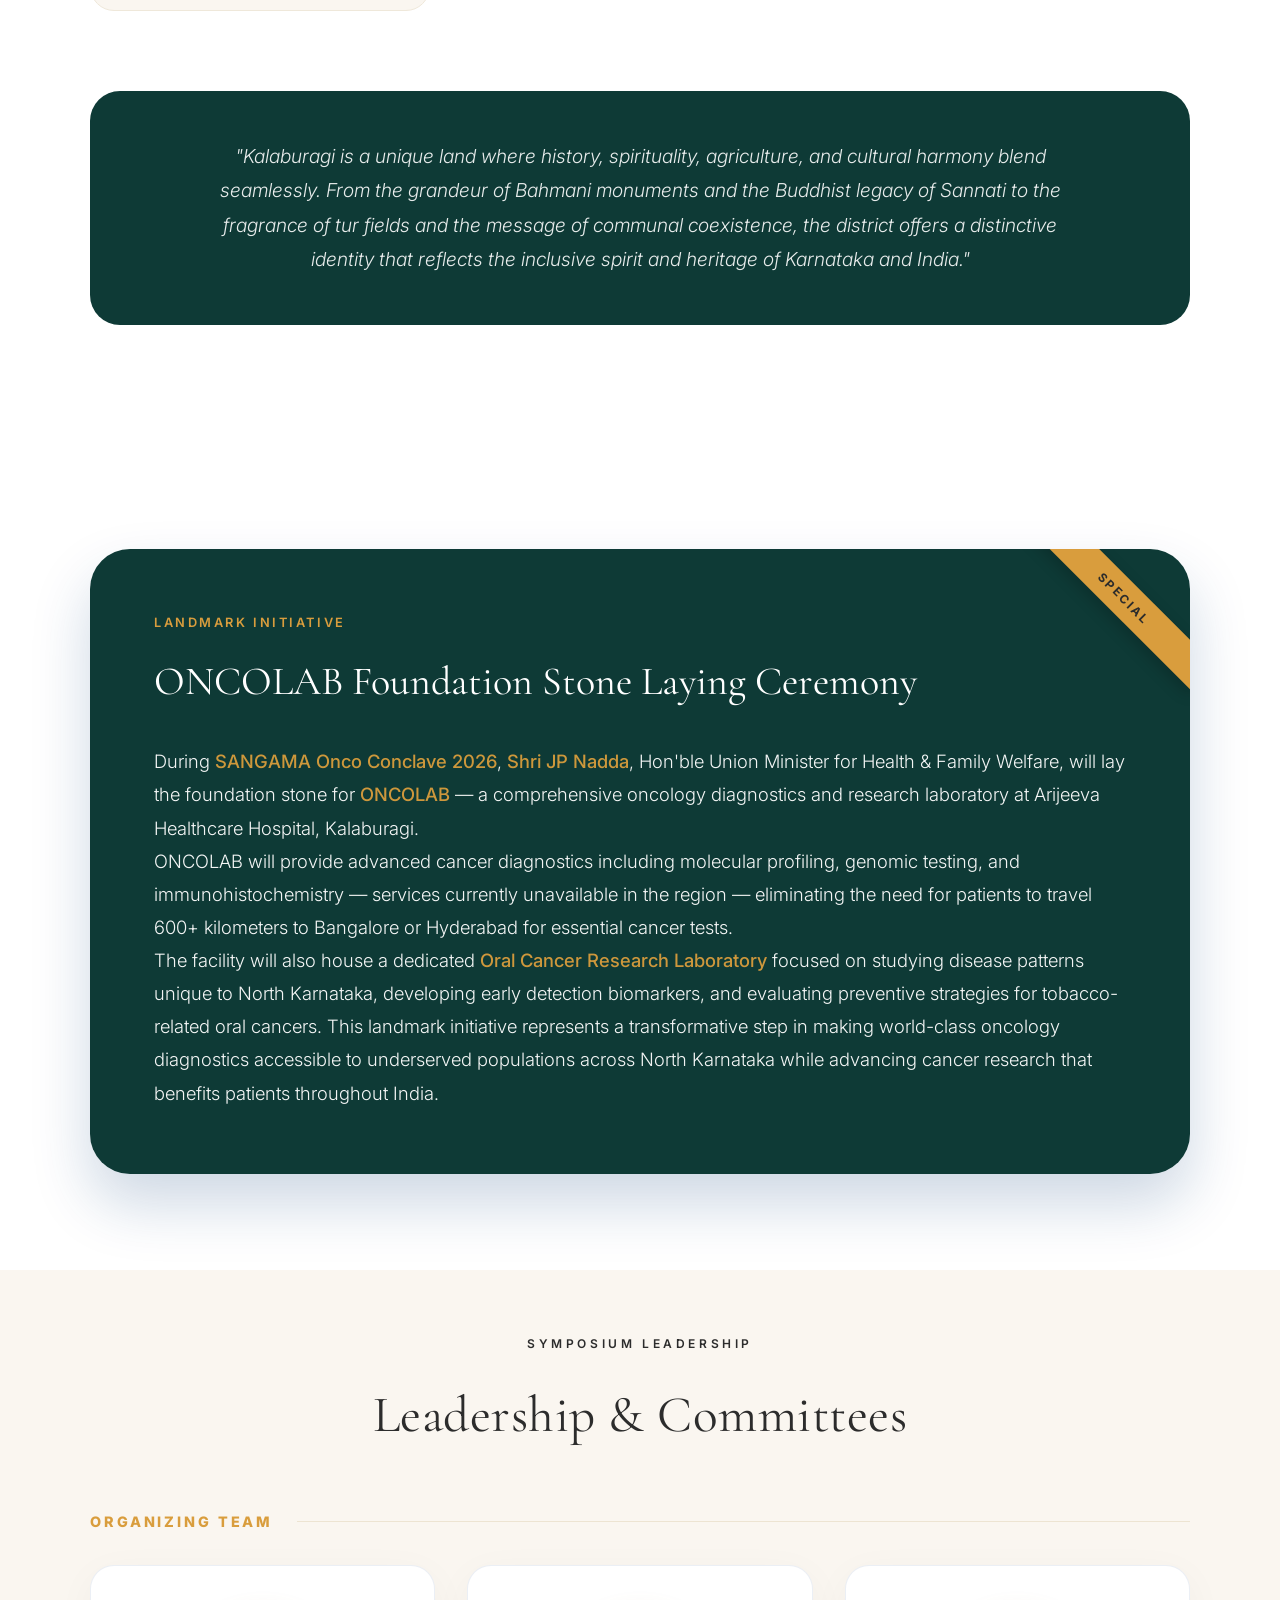
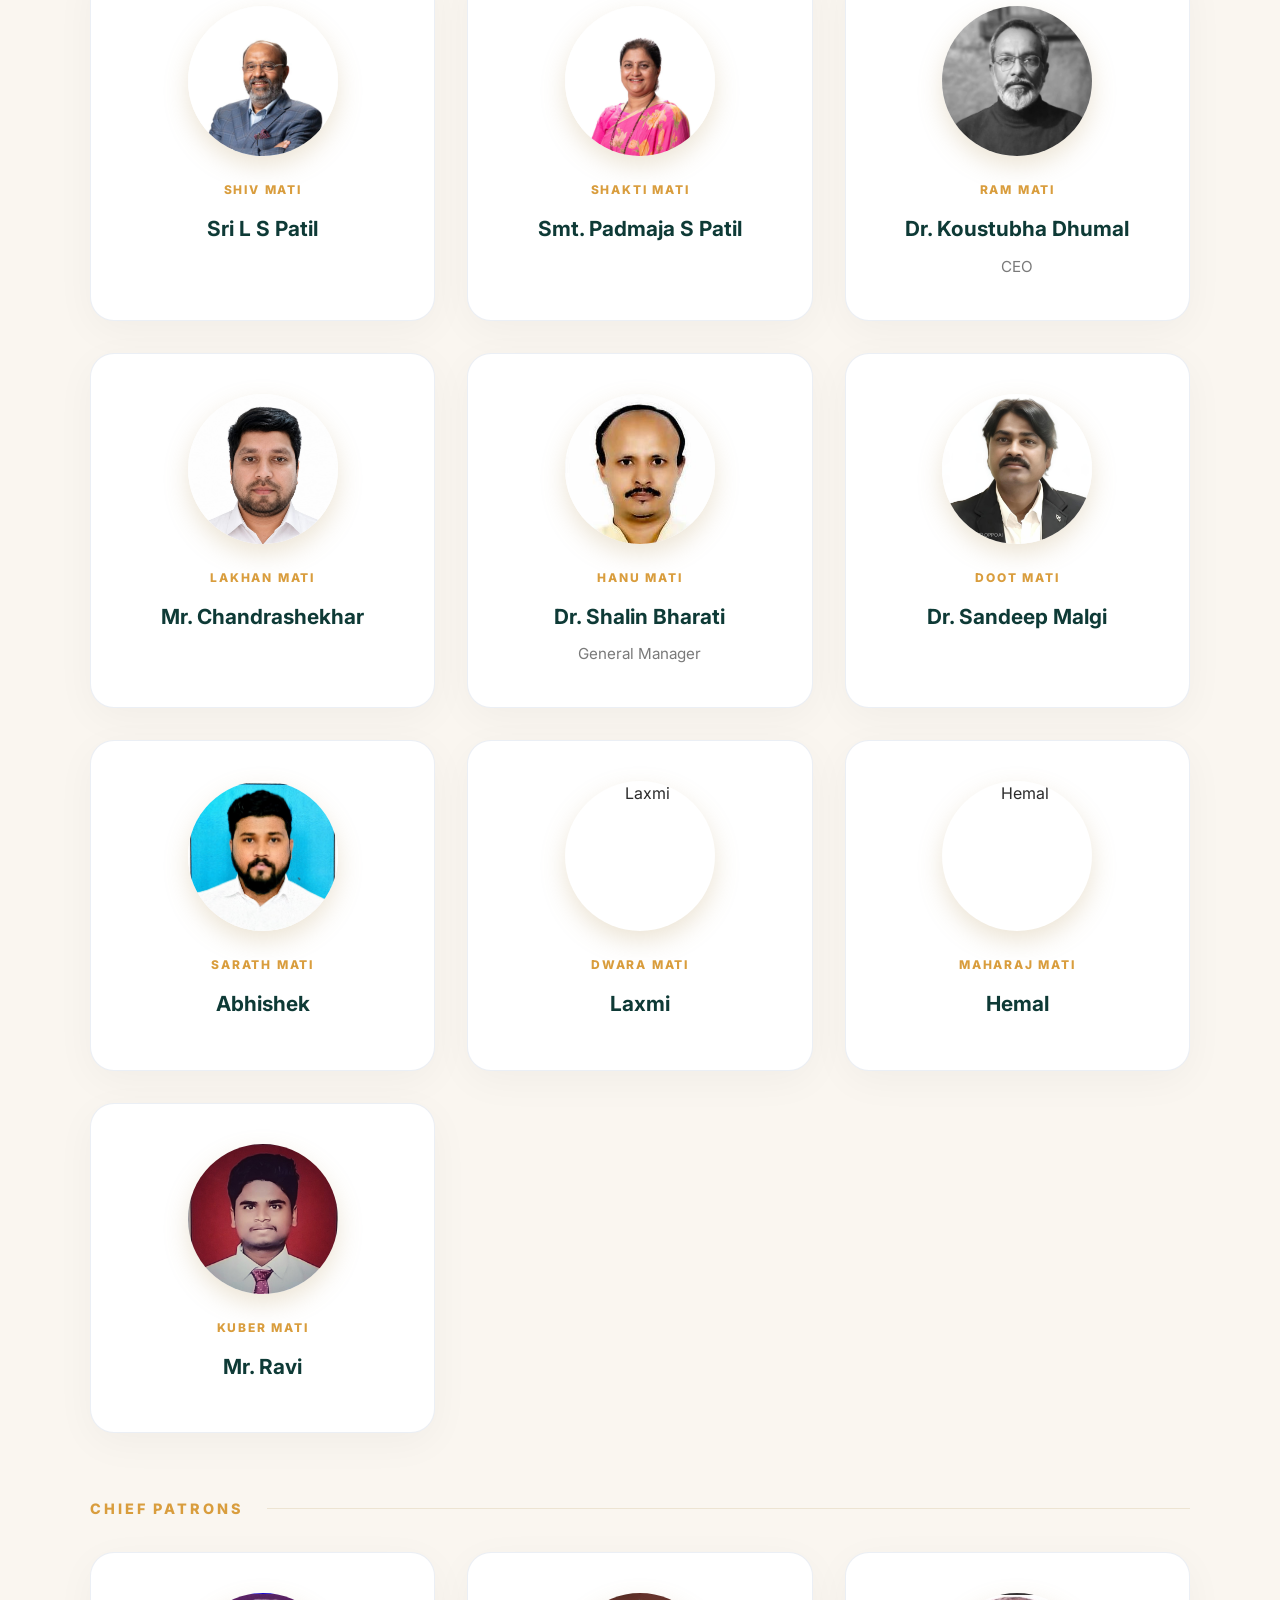
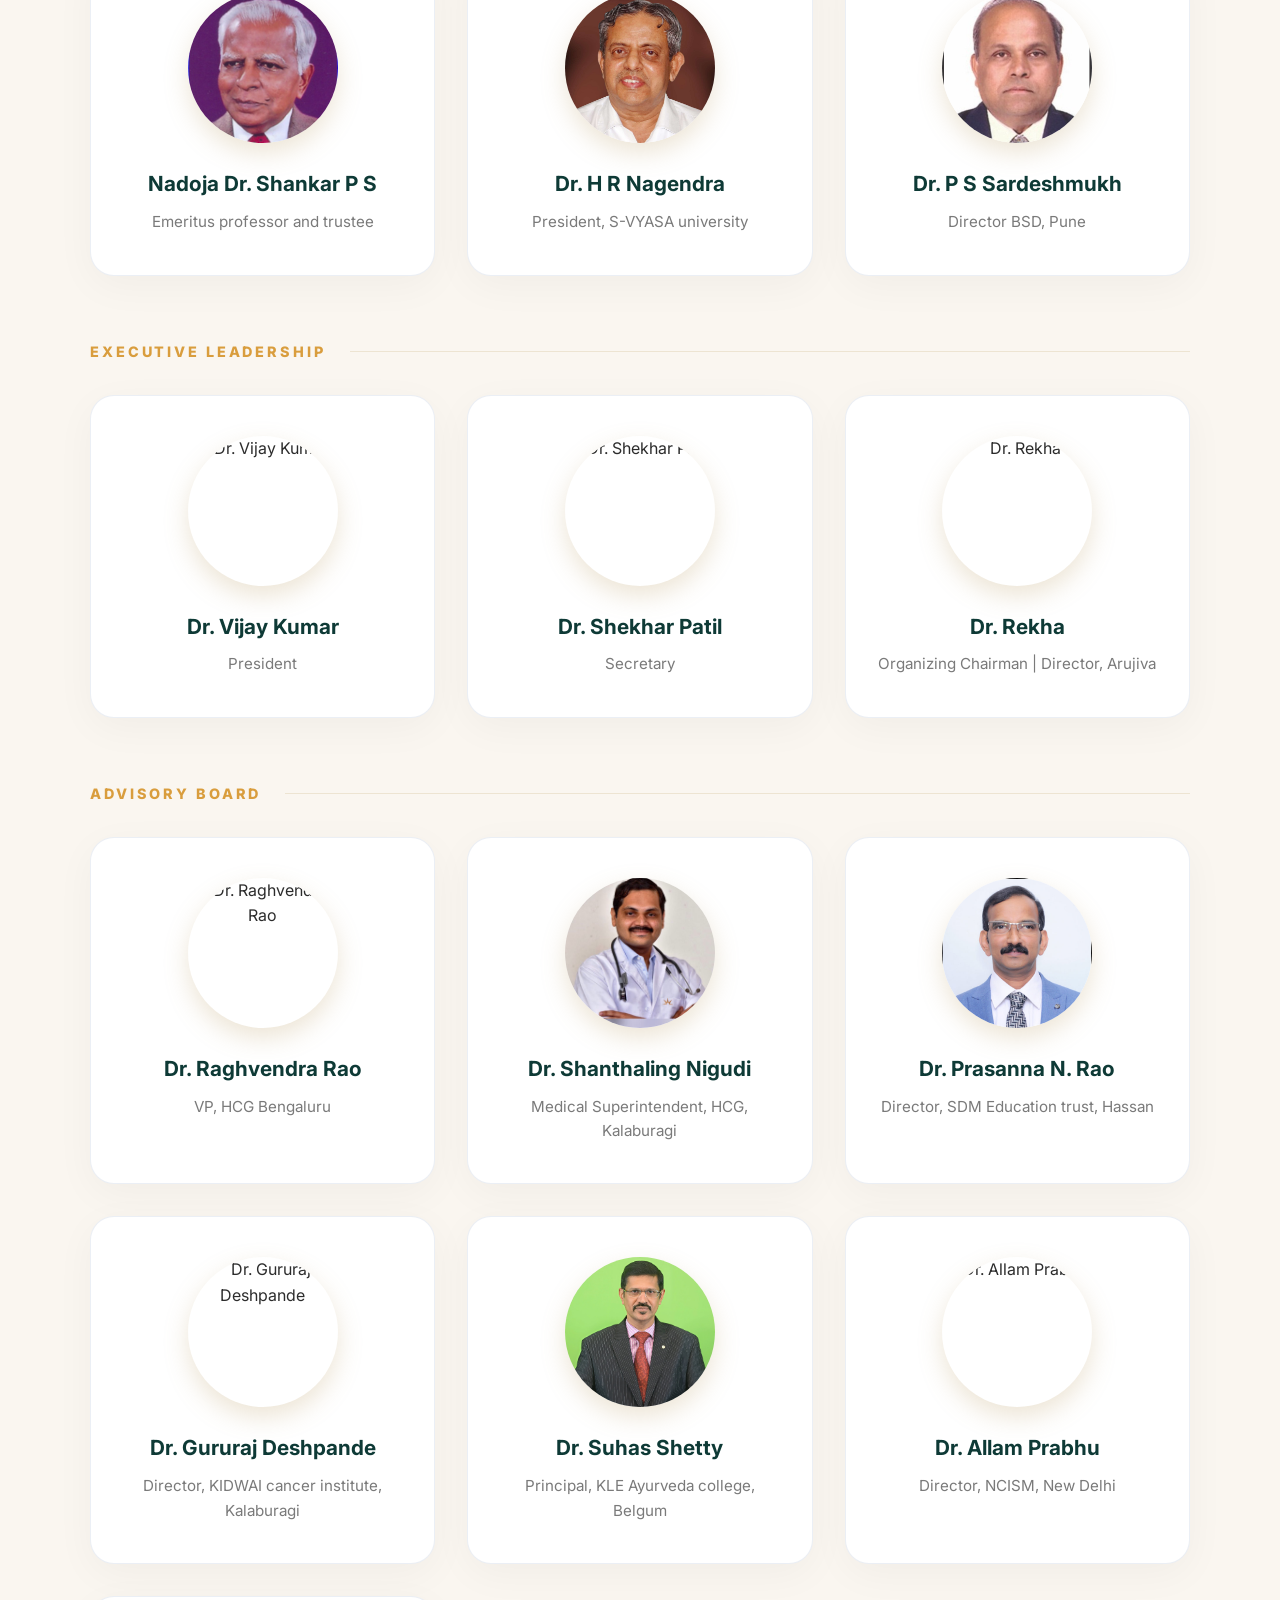
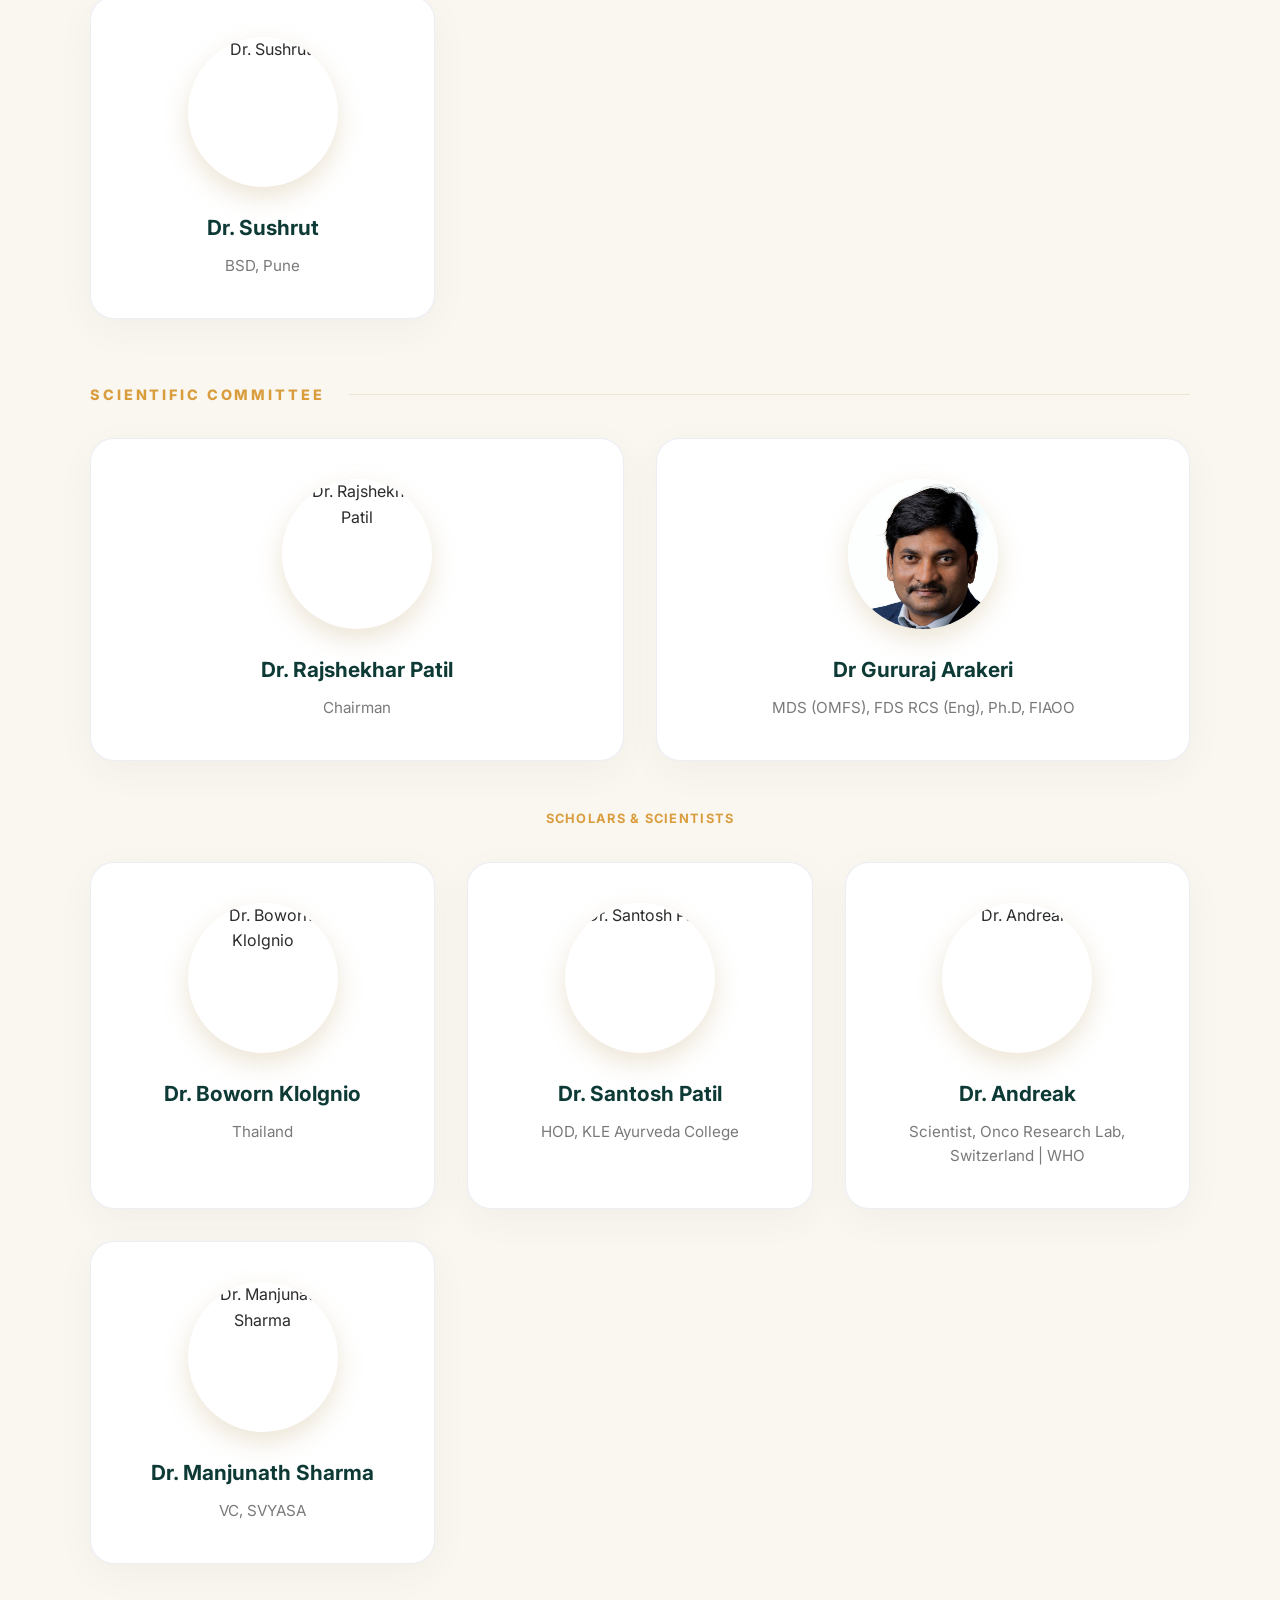
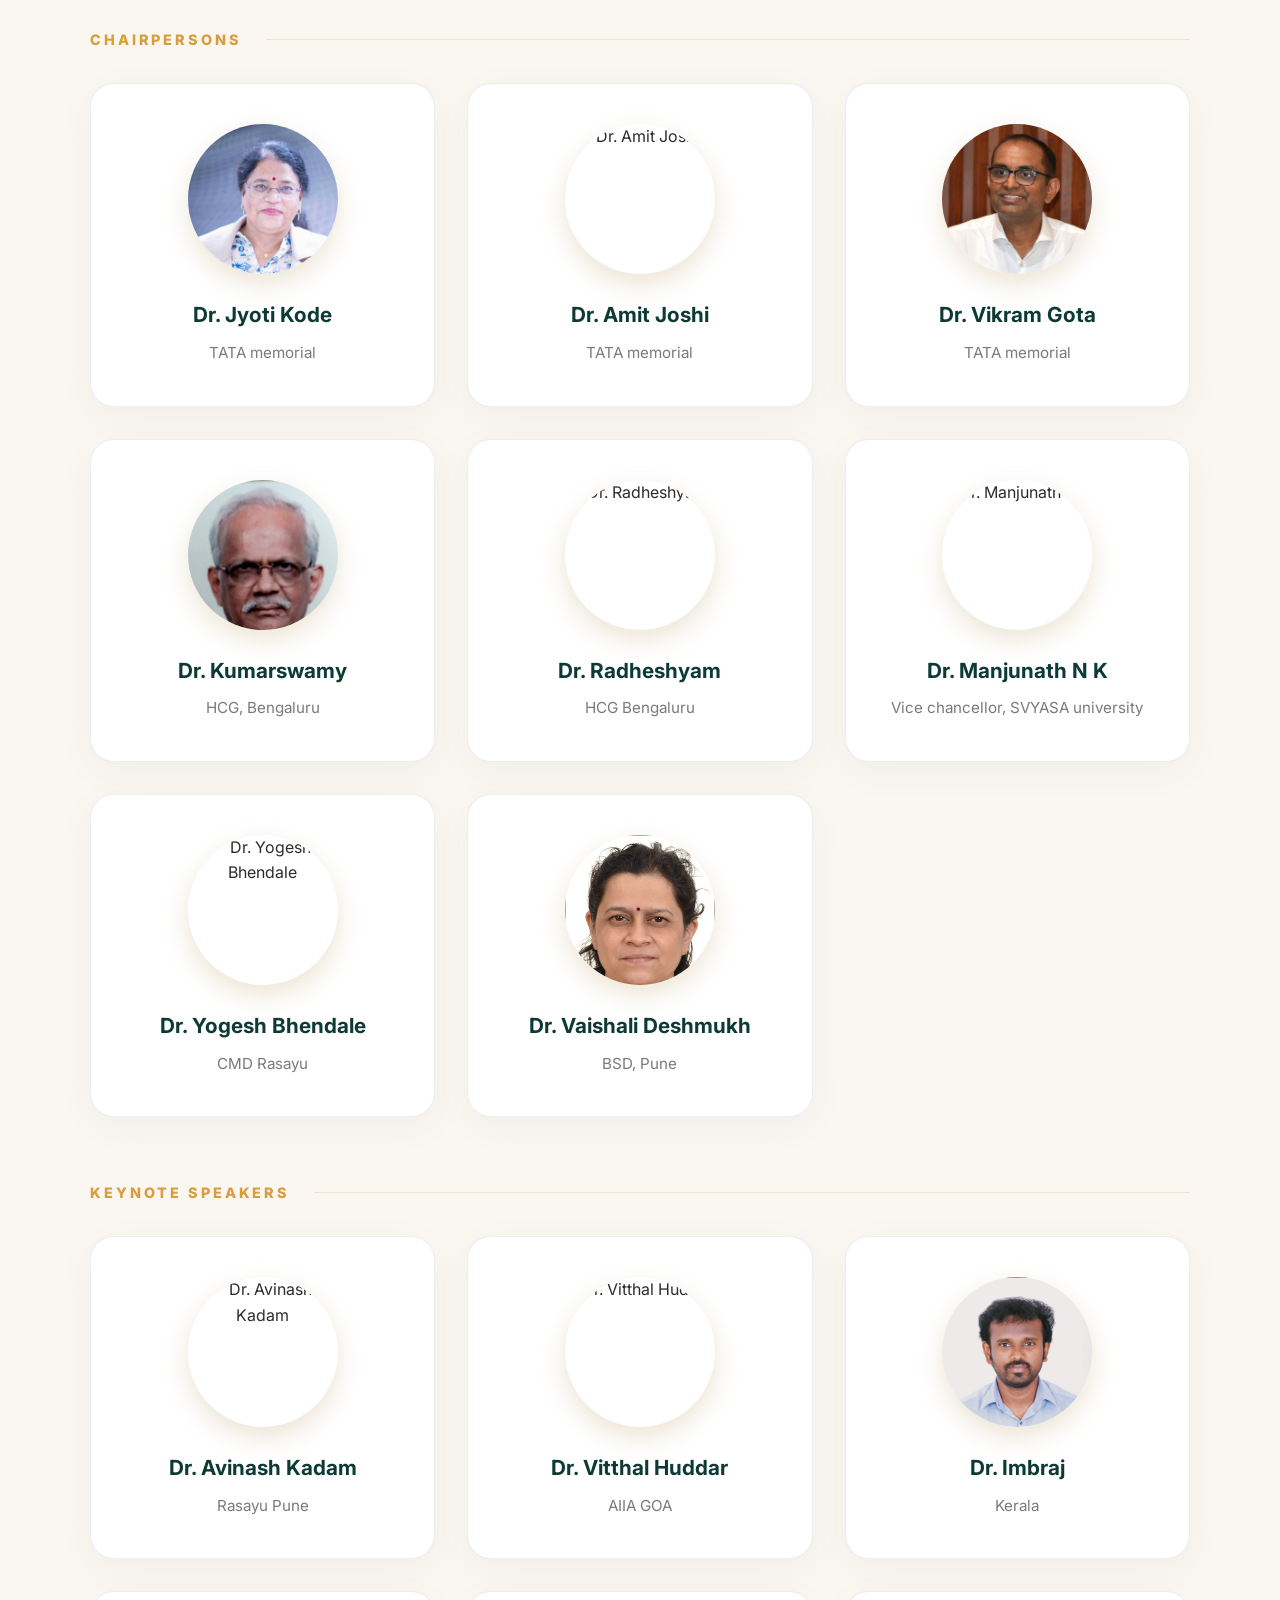
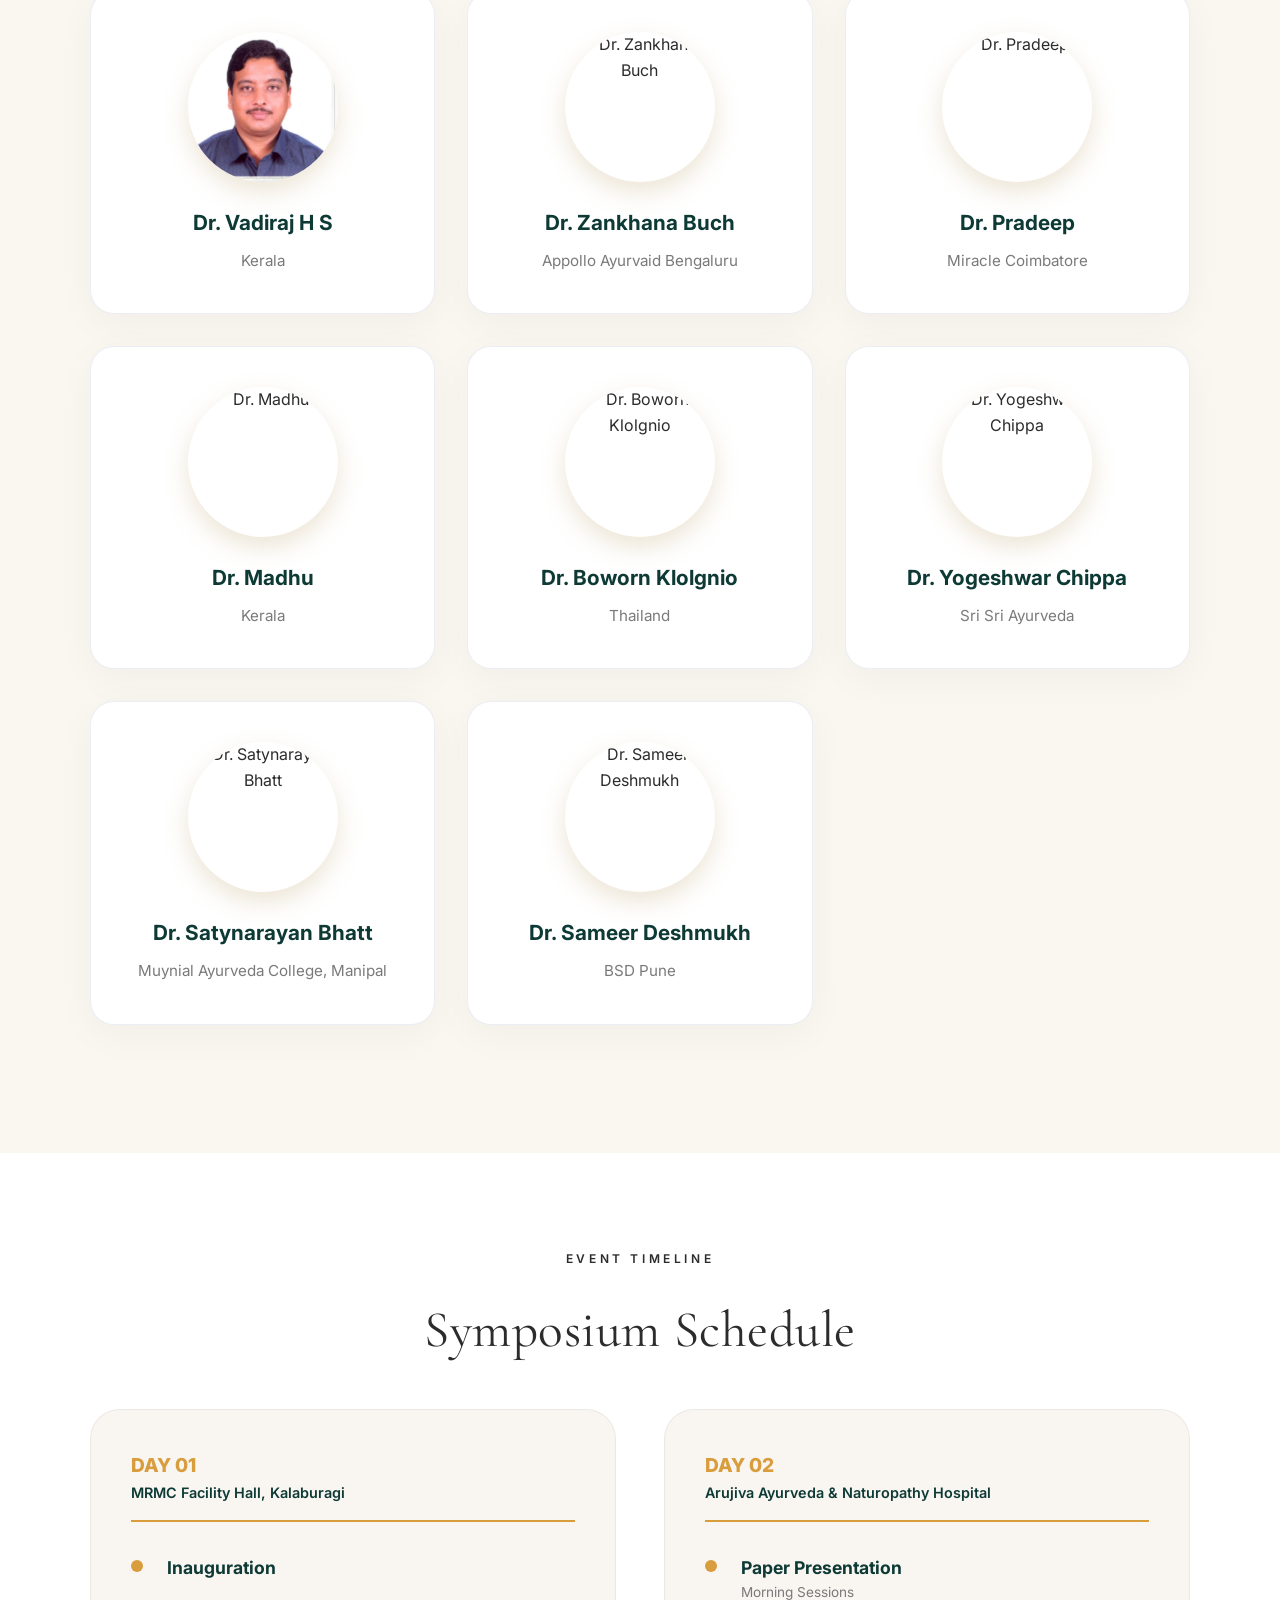
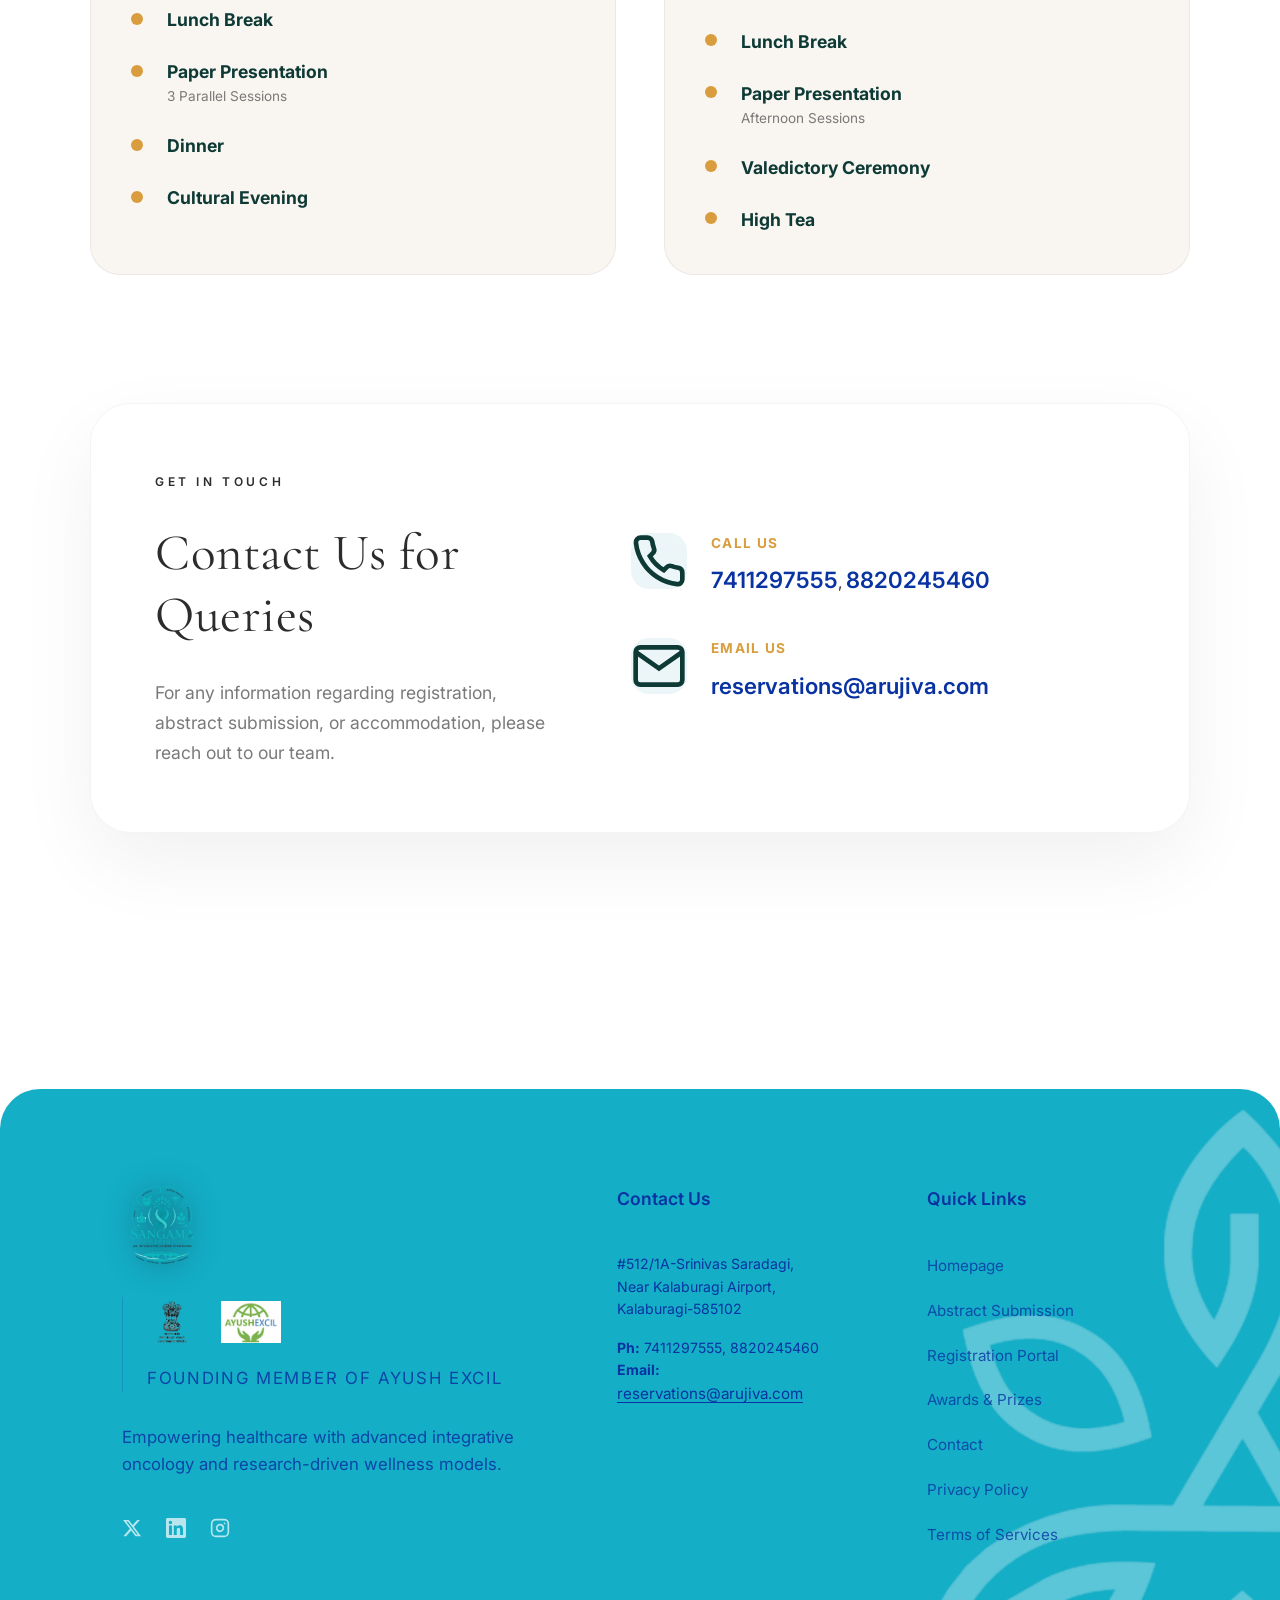
==== commit a19b9873: "Elevate Awards link to a primary button in the sticky header for better visibility and accessibility" ====
--- a/index.html
+++ b/index.html
@@ -39,11 +39,15 @@
         <li><a href="index.html#about-sangama">About</a></li>
         <li><a href="index.html#committee">Committee</a></li>
         <li><a href="index.html#schedule">Schedule</a></li>
-        <li><a href="awards.html">Awards</a></li>
         <li><a href="index.html#contact-connect">Contact</a></li>
       </ul>
 
       <div class="header-actions">
+        <a href="awards.html" class="btn-nav btn-nav-outline" style="border-color: var(--ata-gold); color: var(--ata-gold);">
+          <span style="display: flex; align-items: center; gap: 0.5rem;">
+            Awards 🏆
+          </span>
+        </a>
         <div class="nav-dropdown">
           <a href="#" class="btn-nav btn-nav-primary btn-nav-dropdown">
             <span>Register</span>
